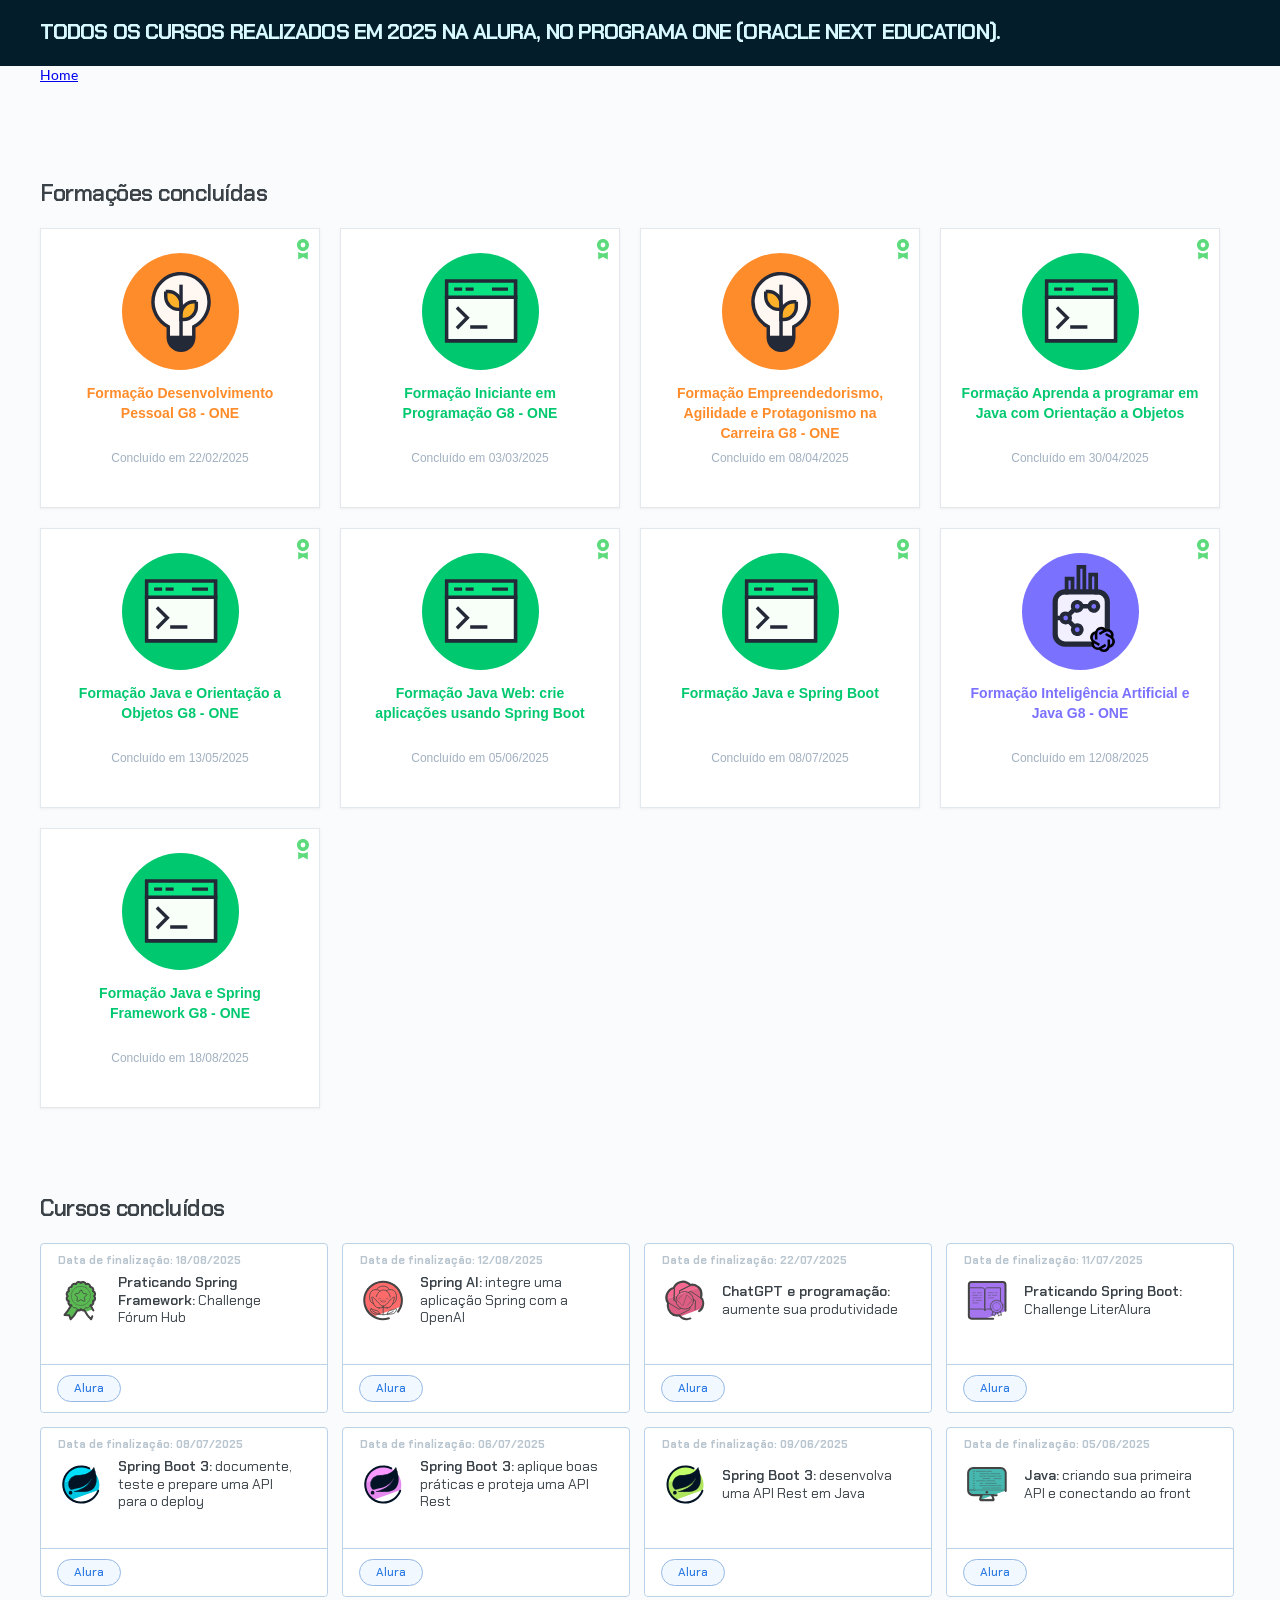
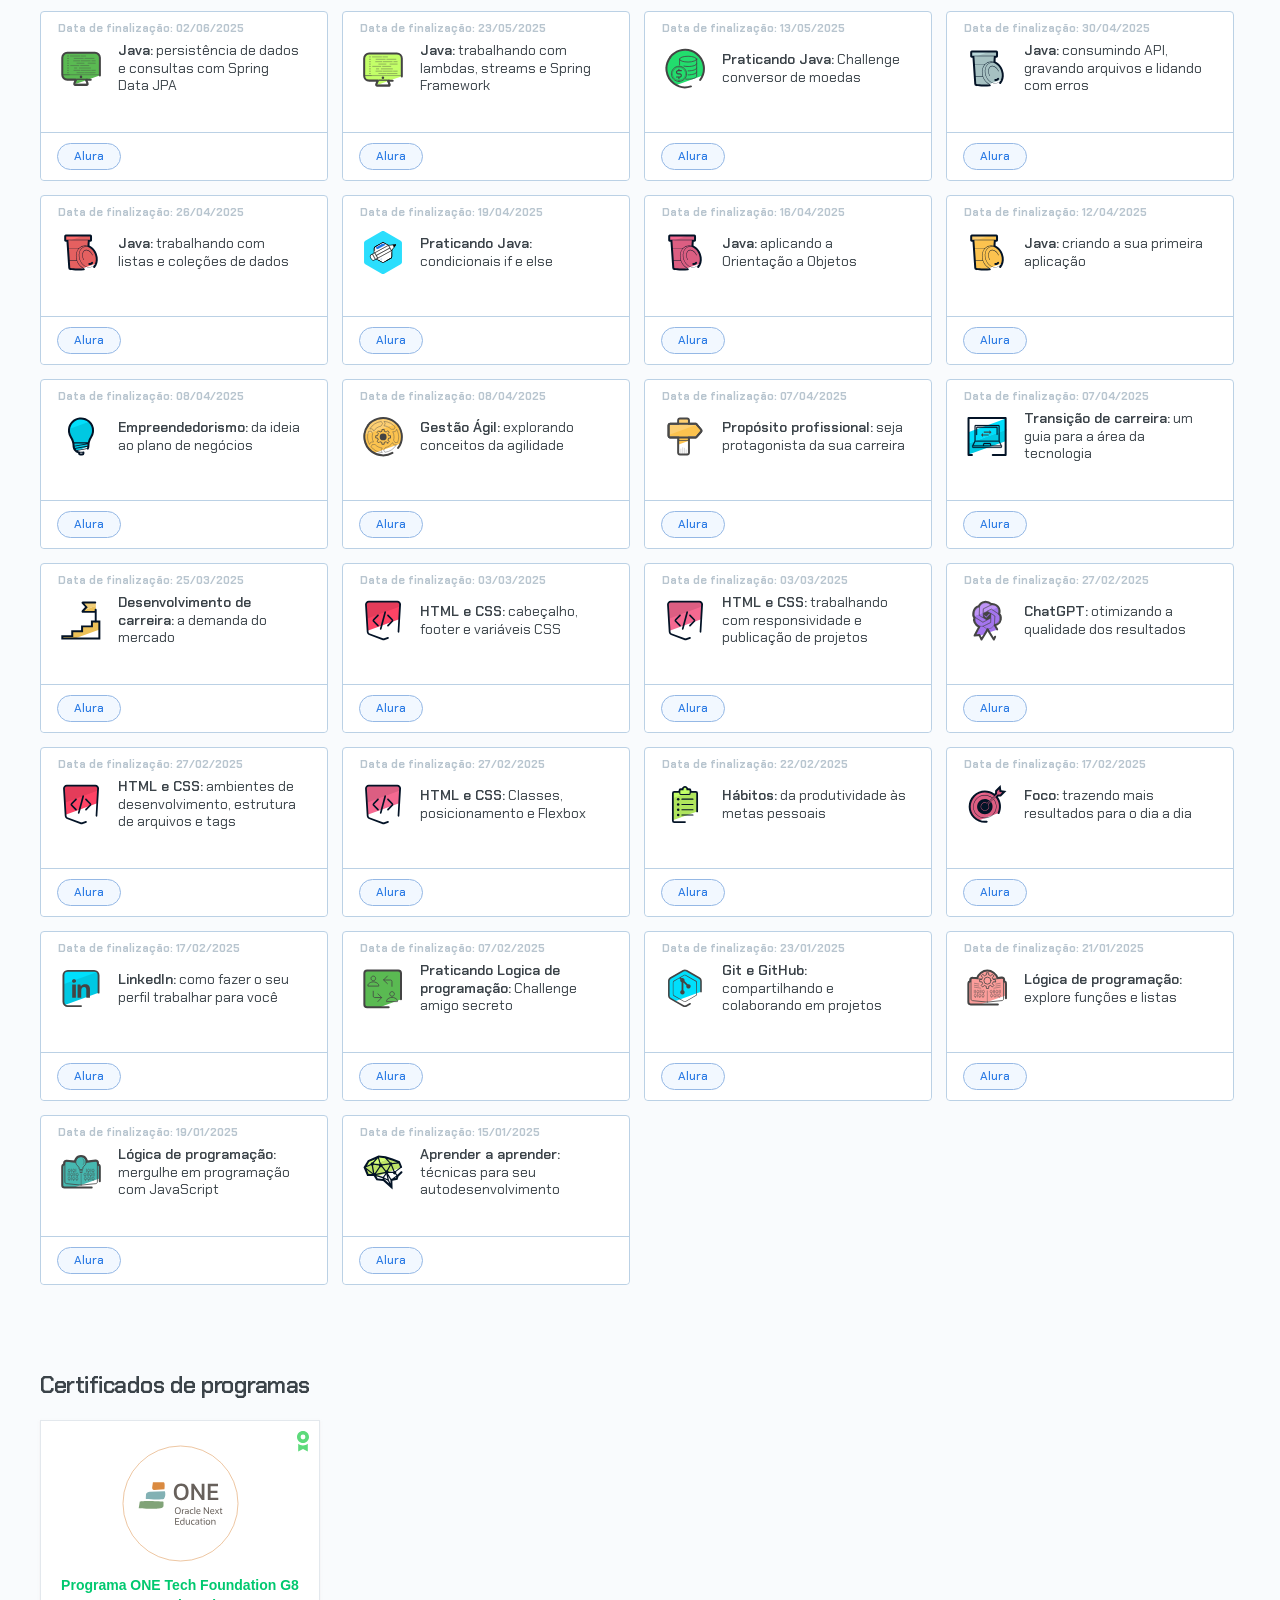
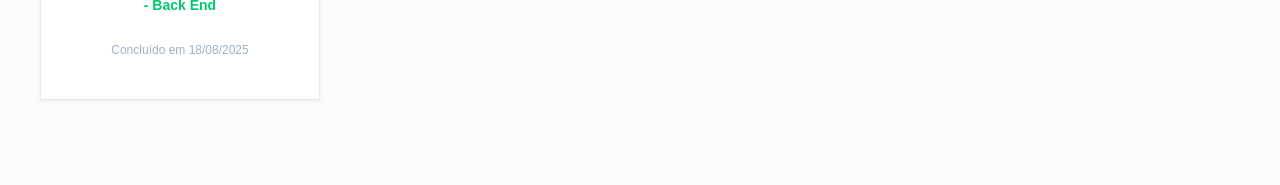
==== cursos-concluidos-final.html @ 2a2e643b "ONE version 0.0.1" ====
﻿<!DOCTYPE html><html lang="pt-BR" data-product="alura" isfirefox="" printedit-restore-overflow-x-v="" printedit-restore-overflow-x-p="" printedit-restore-overflow-y-v="" printedit-restore-overflow-y-p="" style="overflow: auto !important;"><script data-savepage-type="" type="text/plain" async="" data-savepage-src="https://tags.creativecdn.com/OiIKV8DdRsC6DWlZuu25.js"></script><script data-savepage-type="text/javascript" type="text/plain" async="" data-savepage-src="https://www.dwin1.com/23465.js"></script><script data-savepage-type="" type="text/plain" async="" data-savepage-src="https://stape.alura.com.br/qukryqvi.js?st=NTLWWLR&l=dataLayerAlura"></script><head>
	<meta charset="UTF-8">
	<meta name="viewport" content="width=device-width, initial-scale=1">

	

	
		






    
        
            
            <!-- Google Tag Manager -->
            <script data-savepage-type="" type="text/plain"></script>
            <!-- End Google Tag Manager -->
        
        
    








	

	







	

	<title>Cursos e Formações | Alura & Oracle ONE</title>


	
		<meta name="description" content="50+, diversas ocupações, não graduado, autodidata em eletrônica e programação (Basic, Cobol, Visual Basic, Javascript, Python) e agora cursando Java.">
	

	<style data-savepage-href="//fonts.googleapis.com/css?family=Lato:400,700,400italic,700italic|Open+Sans:400,300,600,700,800|Source+Serif+Pro">/* latin-ext */
@font-face {
  font-family: 'Lato';
  font-style: italic;
  font-weight: 400;
  src: /*savepage-url=https://fonts.gstatic.com/s/lato/v24/S6u8w4BMUTPHjxsAUi-qJCY.woff2*/ url() format('woff2');
  unicode-range: U+0100-02BA, U+02BD-02C5, U+02C7-02CC, U+02CE-02D7, U+02DD-02FF, U+0304, U+0308, U+0329, U+1D00-1DBF, U+1E00-1E9F, U+1EF2-1EFF, U+2020, U+20A0-20AB, U+20AD-20C0, U+2113, U+2C60-2C7F, U+A720-A7FF;
}
/* latin */
@font-face {
  font-family: 'Lato';
  font-style: italic;
  font-weight: 400;
  src: /*savepage-url=https://fonts.gstatic.com/s/lato/v24/S6u8w4BMUTPHjxsAXC-q.woff2*/ url() format('woff2');
  unicode-range: U+0000-00FF, U+0131, U+0152-0153, U+02BB-02BC, U+02C6, U+02DA, U+02DC, U+0304, U+0308, U+0329, U+2000-206F, U+20AC, U+2122, U+2191, U+2193, U+2212, U+2215, U+FEFF, U+FFFD;
}
/* latin-ext */
@font-face {
  font-family: 'Lato';
  font-style: italic;
  font-weight: 700;
  src: /*savepage-url=https://fonts.gstatic.com/s/lato/v24/S6u_w4BMUTPHjxsI5wq_FQft1dw.woff2*/ url() format('woff2');
  unicode-range: U+0100-02BA, U+02BD-02C5, U+02C7-02CC, U+02CE-02D7, U+02DD-02FF, U+0304, U+0308, U+0329, U+1D00-1DBF, U+1E00-1E9F, U+1EF2-1EFF, U+2020, U+20A0-20AB, U+20AD-20C0, U+2113, U+2C60-2C7F, U+A720-A7FF;
}
/* latin */
@font-face {
  font-family: 'Lato';
  font-style: italic;
  font-weight: 700;
  src: /*savepage-url=https://fonts.gstatic.com/s/lato/v24/S6u_w4BMUTPHjxsI5wq_Gwft.woff2*/ url() format('woff2');
  unicode-range: U+0000-00FF, U+0131, U+0152-0153, U+02BB-02BC, U+02C6, U+02DA, U+02DC, U+0304, U+0308, U+0329, U+2000-206F, U+20AC, U+2122, U+2191, U+2193, U+2212, U+2215, U+FEFF, U+FFFD;
}
/* latin-ext */
@font-face {
  font-family: 'Lato';
  font-style: normal;
  font-weight: 400;
  src: /*savepage-url=https://fonts.gstatic.com/s/lato/v24/S6uyw4BMUTPHjxAwXjeu.woff2*/ url([data-uri]) format('woff2');
  unicode-range: U+0100-02BA, U+02BD-02C5, U+02C7-02CC, U+02CE-02D7, U+02DD-02FF, U+0304, U+0308, U+0329, U+1D00-1DBF, U+1E00-1E9F, U+1EF2-1EFF, U+2020, U+20A0-20AB, U+20AD-20C0, U+2113, U+2C60-2C7F, U+A720-A7FF;
}
/* latin */
@font-face {
  font-family: 'Lato';
  font-style: normal;
  font-weight: 400;
  src: /*savepage-url=https://fonts.gstatic.com/s/lato/v24/S6uyw4BMUTPHjx4wXg.woff2*/ url([data-uri]) format('woff2');
  unicode-range: U+0000-00FF, U+0131, U+0152-0153, U+02BB-02BC, U+02C6, U+02DA, U+02DC, U+0304, U+0308, U+0329, U+2000-206F, U+20AC, U+2122, U+2191, U+2193, U+2212, U+2215, U+FEFF, U+FFFD;
}
/* latin-ext */
@font-face {
  font-family: 'Lato';
  font-style: normal;
  font-weight: 700;
  src: /*savepage-url=https://fonts.gstatic.com/s/lato/v24/S6u9w4BMUTPHh6UVSwaPGR_p.woff2*/ url([data-uri]) format('woff2');
  unicode-range: U+0100-02BA, U+02BD-02C5, U+02C7-02CC, U+02CE-02D7, U+02DD-02FF, U+0304, U+0308, U+0329, U+1D00-1DBF, U+1E00-1E9F, U+1EF2-1EFF, U+2020, U+20A0-20AB, U+20AD-20C0, U+2113, U+2C60-2C7F, U+A720-A7FF;
}
/* latin */
@font-face {
  font-family: 'Lato';
  font-style: normal;
  font-weight: 700;
  src: /*savepage-url=https://fonts.gstatic.com/s/lato/v24/S6u9w4BMUTPHh6UVSwiPGQ.woff2*/ url([data-uri]) format('woff2');
  unicode-range: U+0000-00FF, U+0131, U+0152-0153, U+02BB-02BC, U+02C6, U+02DA, U+02DC, U+0304, U+0308, U+0329, U+2000-206F, U+20AC, U+2122, U+2191, U+2193, U+2212, U+2215, U+FEFF, U+FFFD;
}
/* cyrillic-ext */
@font-face {
  font-family: 'Open Sans';
  font-style: normal;
  font-weight: 300;
  font-stretch: 100%;
  src: /*savepage-url=https://fonts.gstatic.com/s/opensans/v43/memvYaGs126MiZpBA-UvWbX2vVnXBbObj2OVTSKmu1aB.woff2*/ url() format('woff2');
  unicode-range: U+0460-052F, U+1C80-1C8A, U+20B4, U+2DE0-2DFF, U+A640-A69F, U+FE2E-FE2F;
}
/* cyrillic */
@font-face {
  font-family: 'Open Sans';
  font-style: normal;
  font-weight: 300;
  font-stretch: 100%;
  src: /*savepage-url=https://fonts.gstatic.com/s/opensans/v43/memvYaGs126MiZpBA-UvWbX2vVnXBbObj2OVTSumu1aB.woff2*/ url() format('woff2');
  unicode-range: U+0301, U+0400-045F, U+0490-0491, U+04B0-04B1, U+2116;
}
/* greek-ext */
@font-face {
  font-family: 'Open Sans';
  font-style: normal;
  font-weight: 300;
  font-stretch: 100%;
  src: /*savepage-url=https://fonts.gstatic.com/s/opensans/v43/memvYaGs126MiZpBA-UvWbX2vVnXBbObj2OVTSOmu1aB.woff2*/ url() format('woff2');
  unicode-range: U+1F00-1FFF;
}
/* greek */
@font-face {
  font-family: 'Open Sans';
  font-style: normal;
  font-weight: 300;
  font-stretch: 100%;
  src: /*savepage-url=https://fonts.gstatic.com/s/opensans/v43/memvYaGs126MiZpBA-UvWbX2vVnXBbObj2OVTSymu1aB.woff2*/ url() format('woff2');
  unicode-range: U+0370-0377, U+037A-037F, U+0384-038A, U+038C, U+038E-03A1, U+03A3-03FF;
}
/* hebrew */
@font-face {
  font-family: 'Open Sans';
  font-style: normal;
  font-weight: 300;
  font-stretch: 100%;
  src: /*savepage-url=https://fonts.gstatic.com/s/opensans/v43/memvYaGs126MiZpBA-UvWbX2vVnXBbObj2OVTS2mu1aB.woff2*/ url() format('woff2');
  unicode-range: U+0307-0308, U+0590-05FF, U+200C-2010, U+20AA, U+25CC, U+FB1D-FB4F;
}
/* math */
@font-face {
  font-family: 'Open Sans';
  font-style: normal;
  font-weight: 300;
  font-stretch: 100%;
  src: /*savepage-url=https://fonts.gstatic.com/s/opensans/v43/memvYaGs126MiZpBA-UvWbX2vVnXBbObj2OVTVOmu1aB.woff2*/ url() format('woff2');
  unicode-range: U+0302-0303, U+0305, U+0307-0308, U+0310, U+0312, U+0315, U+031A, U+0326-0327, U+032C, U+032F-0330, U+0332-0333, U+0338, U+033A, U+0346, U+034D, U+0391-03A1, U+03A3-03A9, U+03B1-03C9, U+03D1, U+03D5-03D6, U+03F0-03F1, U+03F4-03F5, U+2016-2017, U+2034-2038, U+203C, U+2040, U+2043, U+2047, U+2050, U+2057, U+205F, U+2070-2071, U+2074-208E, U+2090-209C, U+20D0-20DC, U+20E1, U+20E5-20EF, U+2100-2112, U+2114-2115, U+2117-2121, U+2123-214F, U+2190, U+2192, U+2194-21AE, U+21B0-21E5, U+21F1-21F2, U+21F4-2211, U+2213-2214, U+2216-22FF, U+2308-230B, U+2310, U+2319, U+231C-2321, U+2336-237A, U+237C, U+2395, U+239B-23B7, U+23D0, U+23DC-23E1, U+2474-2475, U+25AF, U+25B3, U+25B7, U+25BD, U+25C1, U+25CA, U+25CC, U+25FB, U+266D-266F, U+27C0-27FF, U+2900-2AFF, U+2B0E-2B11, U+2B30-2B4C, U+2BFE, U+3030, U+FF5B, U+FF5D, U+1D400-1D7FF, U+1EE00-1EEFF;
}
/* symbols */
@font-face {
  font-family: 'Open Sans';
  font-style: normal;
  font-weight: 300;
  font-stretch: 100%;
  src: /*savepage-url=https://fonts.gstatic.com/s/opensans/v43/memvYaGs126MiZpBA-UvWbX2vVnXBbObj2OVTUGmu1aB.woff2*/ url() format('woff2');
  unicode-range: U+0001-000C, U+000E-001F, U+007F-009F, U+20DD-20E0, U+20E2-20E4, U+2150-218F, U+2190, U+2192, U+2194-2199, U+21AF, U+21E6-21F0, U+21F3, U+2218-2219, U+2299, U+22C4-22C6, U+2300-243F, U+2440-244A, U+2460-24FF, U+25A0-27BF, U+2800-28FF, U+2921-2922, U+2981, U+29BF, U+29EB, U+2B00-2BFF, U+4DC0-4DFF, U+FFF9-FFFB, U+10140-1018E, U+10190-1019C, U+101A0, U+101D0-101FD, U+102E0-102FB, U+10E60-10E7E, U+1D2C0-1D2D3, U+1D2E0-1D37F, U+1F000-1F0FF, U+1F100-1F1AD, U+1F1E6-1F1FF, U+1F30D-1F30F, U+1F315, U+1F31C, U+1F31E, U+1F320-1F32C, U+1F336, U+1F378, U+1F37D, U+1F382, U+1F393-1F39F, U+1F3A7-1F3A8, U+1F3AC-1F3AF, U+1F3C2, U+1F3C4-1F3C6, U+1F3CA-1F3CE, U+1F3D4-1F3E0, U+1F3ED, U+1F3F1-1F3F3, U+1F3F5-1F3F7, U+1F408, U+1F415, U+1F41F, U+1F426, U+1F43F, U+1F441-1F442, U+1F444, U+1F446-1F449, U+1F44C-1F44E, U+1F453, U+1F46A, U+1F47D, U+1F4A3, U+1F4B0, U+1F4B3, U+1F4B9, U+1F4BB, U+1F4BF, U+1F4C8-1F4CB, U+1F4D6, U+1F4DA, U+1F4DF, U+1F4E3-1F4E6, U+1F4EA-1F4ED, U+1F4F7, U+1F4F9-1F4FB, U+1F4FD-1F4FE, U+1F503, U+1F507-1F50B, U+1F50D, U+1F512-1F513, U+1F53E-1F54A, U+1F54F-1F5FA, U+1F610, U+1F650-1F67F, U+1F687, U+1F68D, U+1F691, U+1F694, U+1F698, U+1F6AD, U+1F6B2, U+1F6B9-1F6BA, U+1F6BC, U+1F6C6-1F6CF, U+1F6D3-1F6D7, U+1F6E0-1F6EA, U+1F6F0-1F6F3, U+1F6F7-1F6FC, U+1F700-1F7FF, U+1F800-1F80B, U+1F810-1F847, U+1F850-1F859, U+1F860-1F887, U+1F890-1F8AD, U+1F8B0-1F8BB, U+1F8C0-1F8C1, U+1F900-1F90B, U+1F93B, U+1F946, U+1F984, U+1F996, U+1F9E9, U+1FA00-1FA6F, U+1FA70-1FA7C, U+1FA80-1FA89, U+1FA8F-1FAC6, U+1FACE-1FADC, U+1FADF-1FAE9, U+1FAF0-1FAF8, U+1FB00-1FBFF;
}
/* vietnamese */
@font-face {
  font-family: 'Open Sans';
  font-style: normal;
  font-weight: 300;
  font-stretch: 100%;
  src: /*savepage-url=https://fonts.gstatic.com/s/opensans/v43/memvYaGs126MiZpBA-UvWbX2vVnXBbObj2OVTSCmu1aB.woff2*/ url() format('woff2');
  unicode-range: U+0102-0103, U+0110-0111, U+0128-0129, U+0168-0169, U+01A0-01A1, U+01AF-01B0, U+0300-0301, U+0303-0304, U+0308-0309, U+0323, U+0329, U+1EA0-1EF9, U+20AB;
}
/* latin-ext */
@font-face {
  font-family: 'Open Sans';
  font-style: normal;
  font-weight: 300;
  font-stretch: 100%;
  src: /*savepage-url=https://fonts.gstatic.com/s/opensans/v43/memvYaGs126MiZpBA-UvWbX2vVnXBbObj2OVTSGmu1aB.woff2*/ url() format('woff2');
  unicode-range: U+0100-02BA, U+02BD-02C5, U+02C7-02CC, U+02CE-02D7, U+02DD-02FF, U+0304, U+0308, U+0329, U+1D00-1DBF, U+1E00-1E9F, U+1EF2-1EFF, U+2020, U+20A0-20AB, U+20AD-20C0, U+2113, U+2C60-2C7F, U+A720-A7FF;
}
/* latin */
@font-face {
  font-family: 'Open Sans';
  font-style: normal;
  font-weight: 300;
  font-stretch: 100%;
  src: /*savepage-url=https://fonts.gstatic.com/s/opensans/v43/memvYaGs126MiZpBA-UvWbX2vVnXBbObj2OVTS-muw.woff2*/ url() format('woff2');
  unicode-range: U+0000-00FF, U+0131, U+0152-0153, U+02BB-02BC, U+02C6, U+02DA, U+02DC, U+0304, U+0308, U+0329, U+2000-206F, U+20AC, U+2122, U+2191, U+2193, U+2212, U+2215, U+FEFF, U+FFFD;
}
/* cyrillic-ext */
@font-face {
  font-family: 'Open Sans';
  font-style: normal;
  font-weight: 400;
  font-stretch: 100%;
  src: /*savepage-url=https://fonts.gstatic.com/s/opensans/v43/memvYaGs126MiZpBA-UvWbX2vVnXBbObj2OVTSKmu1aB.woff2*/ url() format('woff2');
  unicode-range: U+0460-052F, U+1C80-1C8A, U+20B4, U+2DE0-2DFF, U+A640-A69F, U+FE2E-FE2F;
}
/* cyrillic */
@font-face {
  font-family: 'Open Sans';
  font-style: normal;
  font-weight: 400;
  font-stretch: 100%;
  src: /*savepage-url=https://fonts.gstatic.com/s/opensans/v43/memvYaGs126MiZpBA-UvWbX2vVnXBbObj2OVTSumu1aB.woff2*/ url() format('woff2');
  unicode-range: U+0301, U+0400-045F, U+0490-0491, U+04B0-04B1, U+2116;
}
/* greek-ext */
@font-face {
  font-family: 'Open Sans';
  font-style: normal;
  font-weight: 400;
  font-stretch: 100%;
  src: /*savepage-url=https://fonts.gstatic.com/s/opensans/v43/memvYaGs126MiZpBA-UvWbX2vVnXBbObj2OVTSOmu1aB.woff2*/ url() format('woff2');
  unicode-range: U+1F00-1FFF;
}
/* greek */
@font-face {
  font-family: 'Open Sans';
  font-style: normal;
  font-weight: 400;
  font-stretch: 100%;
  src: /*savepage-url=https://fonts.gstatic.com/s/opensans/v43/memvYaGs126MiZpBA-UvWbX2vVnXBbObj2OVTSymu1aB.woff2*/ url() format('woff2');
  unicode-range: U+0370-0377, U+037A-037F, U+0384-038A, U+038C, U+038E-03A1, U+03A3-03FF;
}
/* hebrew */
@font-face {
  font-family: 'Open Sans';
  font-style: normal;
  font-weight: 400;
  font-stretch: 100%;
  src: /*savepage-url=https://fonts.gstatic.com/s/opensans/v43/memvYaGs126MiZpBA-UvWbX2vVnXBbObj2OVTS2mu1aB.woff2*/ url() format('woff2');
  unicode-range: U+0307-0308, U+0590-05FF, U+200C-2010, U+20AA, U+25CC, U+FB1D-FB4F;
}
/* math */
@font-face {
  font-family: 'Open Sans';
  font-style: normal;
  font-weight: 400;
  font-stretch: 100%;
  src: /*savepage-url=https://fonts.gstatic.com/s/opensans/v43/memvYaGs126MiZpBA-UvWbX2vVnXBbObj2OVTVOmu1aB.woff2*/ url() format('woff2');
  unicode-range: U+0302-0303, U+0305, U+0307-0308, U+0310, U+0312, U+0315, U+031A, U+0326-0327, U+032C, U+032F-0330, U+0332-0333, U+0338, U+033A, U+0346, U+034D, U+0391-03A1, U+03A3-03A9, U+03B1-03C9, U+03D1, U+03D5-03D6, U+03F0-03F1, U+03F4-03F5, U+2016-2017, U+2034-2038, U+203C, U+2040, U+2043, U+2047, U+2050, U+2057, U+205F, U+2070-2071, U+2074-208E, U+2090-209C, U+20D0-20DC, U+20E1, U+20E5-20EF, U+2100-2112, U+2114-2115, U+2117-2121, U+2123-214F, U+2190, U+2192, U+2194-21AE, U+21B0-21E5, U+21F1-21F2, U+21F4-2211, U+2213-2214, U+2216-22FF, U+2308-230B, U+2310, U+2319, U+231C-2321, U+2336-237A, U+237C, U+2395, U+239B-23B7, U+23D0, U+23DC-23E1, U+2474-2475, U+25AF, U+25B3, U+25B7, U+25BD, U+25C1, U+25CA, U+25CC, U+25FB, U+266D-266F, U+27C0-27FF, U+2900-2AFF, U+2B0E-2B11, U+2B30-2B4C, U+2BFE, U+3030, U+FF5B, U+FF5D, U+1D400-1D7FF, U+1EE00-1EEFF;
}
/* symbols */
@font-face {
  font-family: 'Open Sans';
  font-style: normal;
  font-weight: 400;
  font-stretch: 100%;
  src: /*savepage-url=https://fonts.gstatic.com/s/opensans/v43/memvYaGs126MiZpBA-UvWbX2vVnXBbObj2OVTUGmu1aB.woff2*/ url() format('woff2');
  unicode-range: U+0001-000C, U+000E-001F, U+007F-009F, U+20DD-20E0, U+20E2-20E4, U+2150-218F, U+2190, U+2192, U+2194-2199, U+21AF, U+21E6-21F0, U+21F3, U+2218-2219, U+2299, U+22C4-22C6, U+2300-243F, U+2440-244A, U+2460-24FF, U+25A0-27BF, U+2800-28FF, U+2921-2922, U+2981, U+29BF, U+29EB, U+2B00-2BFF, U+4DC0-4DFF, U+FFF9-FFFB, U+10140-1018E, U+10190-1019C, U+101A0, U+101D0-101FD, U+102E0-102FB, U+10E60-10E7E, U+1D2C0-1D2D3, U+1D2E0-1D37F, U+1F000-1F0FF, U+1F100-1F1AD, U+1F1E6-1F1FF, U+1F30D-1F30F, U+1F315, U+1F31C, U+1F31E, U+1F320-1F32C, U+1F336, U+1F378, U+1F37D, U+1F382, U+1F393-1F39F, U+1F3A7-1F3A8, U+1F3AC-1F3AF, U+1F3C2, U+1F3C4-1F3C6, U+1F3CA-1F3CE, U+1F3D4-1F3E0, U+1F3ED, U+1F3F1-1F3F3, U+1F3F5-1F3F7, U+1F408, U+1F415, U+1F41F, U+1F426, U+1F43F, U+1F441-1F442, U+1F444, U+1F446-1F449, U+1F44C-1F44E, U+1F453, U+1F46A, U+1F47D, U+1F4A3, U+1F4B0, U+1F4B3, U+1F4B9, U+1F4BB, U+1F4BF, U+1F4C8-1F4CB, U+1F4D6, U+1F4DA, U+1F4DF, U+1F4E3-1F4E6, U+1F4EA-1F4ED, U+1F4F7, U+1F4F9-1F4FB, U+1F4FD-1F4FE, U+1F503, U+1F507-1F50B, U+1F50D, U+1F512-1F513, U+1F53E-1F54A, U+1F54F-1F5FA, U+1F610, U+1F650-1F67F, U+1F687, U+1F68D, U+1F691, U+1F694, U+1F698, U+1F6AD, U+1F6B2, U+1F6B9-1F6BA, U+1F6BC, U+1F6C6-1F6CF, U+1F6D3-1F6D7, U+1F6E0-1F6EA, U+1F6F0-1F6F3, U+1F6F7-1F6FC, U+1F700-1F7FF, U+1F800-1F80B, U+1F810-1F847, U+1F850-1F859, U+1F860-1F887, U+1F890-1F8AD, U+1F8B0-1F8BB, U+1F8C0-1F8C1, U+1F900-1F90B, U+1F93B, U+1F946, U+1F984, U+1F996, U+1F9E9, U+1FA00-1FA6F, U+1FA70-1FA7C, U+1FA80-1FA89, U+1FA8F-1FAC6, U+1FACE-1FADC, U+1FADF-1FAE9, U+1FAF0-1FAF8, U+1FB00-1FBFF;
}
/* vietnamese */
@font-face {
  font-family: 'Open Sans';
  font-style: normal;
  font-weight: 400;
  font-stretch: 100%;
  src: /*savepage-url=https://fonts.gstatic.com/s/opensans/v43/memvYaGs126MiZpBA-UvWbX2vVnXBbObj2OVTSCmu1aB.woff2*/ url() format('woff2');
  unicode-range: U+0102-0103, U+0110-0111, U+0128-0129, U+0168-0169, U+01A0-01A1, U+01AF-01B0, U+0300-0301, U+0303-0304, U+0308-0309, U+0323, U+0329, U+1EA0-1EF9, U+20AB;
}
/* latin-ext */
@font-face {
  font-family: 'Open Sans';
  font-style: normal;
  font-weight: 400;
  font-stretch: 100%;
  src: /*savepage-url=https://fonts.gstatic.com/s/opensans/v43/memvYaGs126MiZpBA-UvWbX2vVnXBbObj2OVTSGmu1aB.woff2*/ url() format('woff2');
  unicode-range: U+0100-02BA, U+02BD-02C5, U+02C7-02CC, U+02CE-02D7, U+02DD-02FF, U+0304, U+0308, U+0329, U+1D00-1DBF, U+1E00-1E9F, U+1EF2-1EFF, U+2020, U+20A0-20AB, U+20AD-20C0, U+2113, U+2C60-2C7F, U+A720-A7FF;
}
/* latin */
@font-face {
  font-family: 'Open Sans';
  font-style: normal;
  font-weight: 400;
  font-stretch: 100%;
  src: /*savepage-url=https://fonts.gstatic.com/s/opensans/v43/memvYaGs126MiZpBA-UvWbX2vVnXBbObj2OVTS-muw.woff2*/ url() format('woff2');
  unicode-range: U+0000-00FF, U+0131, U+0152-0153, U+02BB-02BC, U+02C6, U+02DA, U+02DC, U+0304, U+0308, U+0329, U+2000-206F, U+20AC, U+2122, U+2191, U+2193, U+2212, U+2215, U+FEFF, U+FFFD;
}
/* cyrillic-ext */
@font-face {
  font-family: 'Open Sans';
  font-style: normal;
  font-weight: 600;
  font-stretch: 100%;
  src: /*savepage-url=https://fonts.gstatic.com/s/opensans/v43/memvYaGs126MiZpBA-UvWbX2vVnXBbObj2OVTSKmu1aB.woff2*/ url() format('woff2');
  unicode-range: U+0460-052F, U+1C80-1C8A, U+20B4, U+2DE0-2DFF, U+A640-A69F, U+FE2E-FE2F;
}
/* cyrillic */
@font-face {
  font-family: 'Open Sans';
  font-style: normal;
  font-weight: 600;
  font-stretch: 100%;
  src: /*savepage-url=https://fonts.gstatic.com/s/opensans/v43/memvYaGs126MiZpBA-UvWbX2vVnXBbObj2OVTSumu1aB.woff2*/ url() format('woff2');
  unicode-range: U+0301, U+0400-045F, U+0490-0491, U+04B0-04B1, U+2116;
}
/* greek-ext */
@font-face {
  font-family: 'Open Sans';
  font-style: normal;
  font-weight: 600;
  font-stretch: 100%;
  src: /*savepage-url=https://fonts.gstatic.com/s/opensans/v43/memvYaGs126MiZpBA-UvWbX2vVnXBbObj2OVTSOmu1aB.woff2*/ url() format('woff2');
  unicode-range: U+1F00-1FFF;
}
/* greek */
@font-face {
  font-family: 'Open Sans';
  font-style: normal;
  font-weight: 600;
  font-stretch: 100%;
  src: /*savepage-url=https://fonts.gstatic.com/s/opensans/v43/memvYaGs126MiZpBA-UvWbX2vVnXBbObj2OVTSymu1aB.woff2*/ url() format('woff2');
  unicode-range: U+0370-0377, U+037A-037F, U+0384-038A, U+038C, U+038E-03A1, U+03A3-03FF;
}
/* hebrew */
@font-face {
  font-family: 'Open Sans';
  font-style: normal;
  font-weight: 600;
  font-stretch: 100%;
  src: /*savepage-url=https://fonts.gstatic.com/s/opensans/v43/memvYaGs126MiZpBA-UvWbX2vVnXBbObj2OVTS2mu1aB.woff2*/ url() format('woff2');
  unicode-range: U+0307-0308, U+0590-05FF, U+200C-2010, U+20AA, U+25CC, U+FB1D-FB4F;
}
/* math */
@font-face {
  font-family: 'Open Sans';
  font-style: normal;
  font-weight: 600;
  font-stretch: 100%;
  src: /*savepage-url=https://fonts.gstatic.com/s/opensans/v43/memvYaGs126MiZpBA-UvWbX2vVnXBbObj2OVTVOmu1aB.woff2*/ url() format('woff2');
  unicode-range: U+0302-0303, U+0305, U+0307-0308, U+0310, U+0312, U+0315, U+031A, U+0326-0327, U+032C, U+032F-0330, U+0332-0333, U+0338, U+033A, U+0346, U+034D, U+0391-03A1, U+03A3-03A9, U+03B1-03C9, U+03D1, U+03D5-03D6, U+03F0-03F1, U+03F4-03F5, U+2016-2017, U+2034-2038, U+203C, U+2040, U+2043, U+2047, U+2050, U+2057, U+205F, U+2070-2071, U+2074-208E, U+2090-209C, U+20D0-20DC, U+20E1, U+20E5-20EF, U+2100-2112, U+2114-2115, U+2117-2121, U+2123-214F, U+2190, U+2192, U+2194-21AE, U+21B0-21E5, U+21F1-21F2, U+21F4-2211, U+2213-2214, U+2216-22FF, U+2308-230B, U+2310, U+2319, U+231C-2321, U+2336-237A, U+237C, U+2395, U+239B-23B7, U+23D0, U+23DC-23E1, U+2474-2475, U+25AF, U+25B3, U+25B7, U+25BD, U+25C1, U+25CA, U+25CC, U+25FB, U+266D-266F, U+27C0-27FF, U+2900-2AFF, U+2B0E-2B11, U+2B30-2B4C, U+2BFE, U+3030, U+FF5B, U+FF5D, U+1D400-1D7FF, U+1EE00-1EEFF;
}
/* symbols */
@font-face {
  font-family: 'Open Sans';
  font-style: normal;
  font-weight: 600;
  font-stretch: 100%;
  src: /*savepage-url=https://fonts.gstatic.com/s/opensans/v43/memvYaGs126MiZpBA-UvWbX2vVnXBbObj2OVTUGmu1aB.woff2*/ url() format('woff2');
  unicode-range: U+0001-000C, U+000E-001F, U+007F-009F, U+20DD-20E0, U+20E2-20E4, U+2150-218F, U+2190, U+2192, U+2194-2199, U+21AF, U+21E6-21F0, U+21F3, U+2218-2219, U+2299, U+22C4-22C6, U+2300-243F, U+2440-244A, U+2460-24FF, U+25A0-27BF, U+2800-28FF, U+2921-2922, U+2981, U+29BF, U+29EB, U+2B00-2BFF, U+4DC0-4DFF, U+FFF9-FFFB, U+10140-1018E, U+10190-1019C, U+101A0, U+101D0-101FD, U+102E0-102FB, U+10E60-10E7E, U+1D2C0-1D2D3, U+1D2E0-1D37F, U+1F000-1F0FF, U+1F100-1F1AD, U+1F1E6-1F1FF, U+1F30D-1F30F, U+1F315, U+1F31C, U+1F31E, U+1F320-1F32C, U+1F336, U+1F378, U+1F37D, U+1F382, U+1F393-1F39F, U+1F3A7-1F3A8, U+1F3AC-1F3AF, U+1F3C2, U+1F3C4-1F3C6, U+1F3CA-1F3CE, U+1F3D4-1F3E0, U+1F3ED, U+1F3F1-1F3F3, U+1F3F5-1F3F7, U+1F408, U+1F415, U+1F41F, U+1F426, U+1F43F, U+1F441-1F442, U+1F444, U+1F446-1F449, U+1F44C-1F44E, U+1F453, U+1F46A, U+1F47D, U+1F4A3, U+1F4B0, U+1F4B3, U+1F4B9, U+1F4BB, U+1F4BF, U+1F4C8-1F4CB, U+1F4D6, U+1F4DA, U+1F4DF, U+1F4E3-1F4E6, U+1F4EA-1F4ED, U+1F4F7, U+1F4F9-1F4FB, U+1F4FD-1F4FE, U+1F503, U+1F507-1F50B, U+1F50D, U+1F512-1F513, U+1F53E-1F54A, U+1F54F-1F5FA, U+1F610, U+1F650-1F67F, U+1F687, U+1F68D, U+1F691, U+1F694, U+1F698, U+1F6AD, U+1F6B2, U+1F6B9-1F6BA, U+1F6BC, U+1F6C6-1F6CF, U+1F6D3-1F6D7, U+1F6E0-1F6EA, U+1F6F0-1F6F3, U+1F6F7-1F6FC, U+1F700-1F7FF, U+1F800-1F80B, U+1F810-1F847, U+1F850-1F859, U+1F860-1F887, U+1F890-1F8AD, U+1F8B0-1F8BB, U+1F8C0-1F8C1, U+1F900-1F90B, U+1F93B, U+1F946, U+1F984, U+1F996, U+1F9E9, U+1FA00-1FA6F, U+1FA70-1FA7C, U+1FA80-1FA89, U+1FA8F-1FAC6, U+1FACE-1FADC, U+1FADF-1FAE9, U+1FAF0-1FAF8, U+1FB00-1FBFF;
}
/* vietnamese */
@font-face {
  font-family: 'Open Sans';
  font-style: normal;
  font-weight: 600;
  font-stretch: 100%;
  src: /*savepage-url=https://fonts.gstatic.com/s/opensans/v43/memvYaGs126MiZpBA-UvWbX2vVnXBbObj2OVTSCmu1aB.woff2*/ url() format('woff2');
  unicode-range: U+0102-0103, U+0110-0111, U+0128-0129, U+0168-0169, U+01A0-01A1, U+01AF-01B0, U+0300-0301, U+0303-0304, U+0308-0309, U+0323, U+0329, U+1EA0-1EF9, U+20AB;
}
/* latin-ext */
@font-face {
  font-family: 'Open Sans';
  font-style: normal;
  font-weight: 600;
  font-stretch: 100%;
  src: /*savepage-url=https://fonts.gstatic.com/s/opensans/v43/memvYaGs126MiZpBA-UvWbX2vVnXBbObj2OVTSGmu1aB.woff2*/ url() format('woff2');
  unicode-range: U+0100-02BA, U+02BD-02C5, U+02C7-02CC, U+02CE-02D7, U+02DD-02FF, U+0304, U+0308, U+0329, U+1D00-1DBF, U+1E00-1E9F, U+1EF2-1EFF, U+2020, U+20A0-20AB, U+20AD-20C0, U+2113, U+2C60-2C7F, U+A720-A7FF;
}
/* latin */
@font-face {
  font-family: 'Open Sans';
  font-style: normal;
  font-weight: 600;
  font-stretch: 100%;
  src: /*savepage-url=https://fonts.gstatic.com/s/opensans/v43/memvYaGs126MiZpBA-UvWbX2vVnXBbObj2OVTS-muw.woff2*/ url() format('woff2');
  unicode-range: U+0000-00FF, U+0131, U+0152-0153, U+02BB-02BC, U+02C6, U+02DA, U+02DC, U+0304, U+0308, U+0329, U+2000-206F, U+20AC, U+2122, U+2191, U+2193, U+2212, U+2215, U+FEFF, U+FFFD;
}
/* cyrillic-ext */
@font-face {
  font-family: 'Open Sans';
  font-style: normal;
  font-weight: 700;
  font-stretch: 100%;
  src: /*savepage-url=https://fonts.gstatic.com/s/opensans/v43/memvYaGs126MiZpBA-UvWbX2vVnXBbObj2OVTSKmu1aB.woff2*/ url() format('woff2');
  unicode-range: U+0460-052F, U+1C80-1C8A, U+20B4, U+2DE0-2DFF, U+A640-A69F, U+FE2E-FE2F;
}
/* cyrillic */
@font-face {
  font-family: 'Open Sans';
  font-style: normal;
  font-weight: 700;
  font-stretch: 100%;
  src: /*savepage-url=https://fonts.gstatic.com/s/opensans/v43/memvYaGs126MiZpBA-UvWbX2vVnXBbObj2OVTSumu1aB.woff2*/ url() format('woff2');
  unicode-range: U+0301, U+0400-045F, U+0490-0491, U+04B0-04B1, U+2116;
}
/* greek-ext */
@font-face {
  font-family: 'Open Sans';
  font-style: normal;
  font-weight: 700;
  font-stretch: 100%;
  src: /*savepage-url=https://fonts.gstatic.com/s/opensans/v43/memvYaGs126MiZpBA-UvWbX2vVnXBbObj2OVTSOmu1aB.woff2*/ url() format('woff2');
  unicode-range: U+1F00-1FFF;
}
/* greek */
@font-face {
  font-family: 'Open Sans';
  font-style: normal;
  font-weight: 700;
  font-stretch: 100%;
  src: /*savepage-url=https://fonts.gstatic.com/s/opensans/v43/memvYaGs126MiZpBA-UvWbX2vVnXBbObj2OVTSymu1aB.woff2*/ url() format('woff2');
  unicode-range: U+0370-0377, U+037A-037F, U+0384-038A, U+038C, U+038E-03A1, U+03A3-03FF;
}
/* hebrew */
@font-face {
  font-family: 'Open Sans';
  font-style: normal;
  font-weight: 700;
  font-stretch: 100%;
  src: /*savepage-url=https://fonts.gstatic.com/s/opensans/v43/memvYaGs126MiZpBA-UvWbX2vVnXBbObj2OVTS2mu1aB.woff2*/ url() format('woff2');
  unicode-range: U+0307-0308, U+0590-05FF, U+200C-2010, U+20AA, U+25CC, U+FB1D-FB4F;
}
/* math */
@font-face {
  font-family: 'Open Sans';
  font-style: normal;
  font-weight: 700;
  font-stretch: 100%;
  src: /*savepage-url=https://fonts.gstatic.com/s/opensans/v43/memvYaGs126MiZpBA-UvWbX2vVnXBbObj2OVTVOmu1aB.woff2*/ url() format('woff2');
  unicode-range: U+0302-0303, U+0305, U+0307-0308, U+0310, U+0312, U+0315, U+031A, U+0326-0327, U+032C, U+032F-0330, U+0332-0333, U+0338, U+033A, U+0346, U+034D, U+0391-03A1, U+03A3-03A9, U+03B1-03C9, U+03D1, U+03D5-03D6, U+03F0-03F1, U+03F4-03F5, U+2016-2017, U+2034-2038, U+203C, U+2040, U+2043, U+2047, U+2050, U+2057, U+205F, U+2070-2071, U+2074-208E, U+2090-209C, U+20D0-20DC, U+20E1, U+20E5-20EF, U+2100-2112, U+2114-2115, U+2117-2121, U+2123-214F, U+2190, U+2192, U+2194-21AE, U+21B0-21E5, U+21F1-21F2, U+21F4-2211, U+2213-2214, U+2216-22FF, U+2308-230B, U+2310, U+2319, U+231C-2321, U+2336-237A, U+237C, U+2395, U+239B-23B7, U+23D0, U+23DC-23E1, U+2474-2475, U+25AF, U+25B3, U+25B7, U+25BD, U+25C1, U+25CA, U+25CC, U+25FB, U+266D-266F, U+27C0-27FF, U+2900-2AFF, U+2B0E-2B11, U+2B30-2B4C, U+2BFE, U+3030, U+FF5B, U+FF5D, U+1D400-1D7FF, U+1EE00-1EEFF;
}
/* symbols */
@font-face {
  font-family: 'Open Sans';
  font-style: normal;
  font-weight: 700;
  font-stretch: 100%;
  src: /*savepage-url=https://fonts.gstatic.com/s/opensans/v43/memvYaGs126MiZpBA-UvWbX2vVnXBbObj2OVTUGmu1aB.woff2*/ url() format('woff2');
  unicode-range: U+0001-000C, U+000E-001F, U+007F-009F, U+20DD-20E0, U+20E2-20E4, U+2150-218F, U+2190, U+2192, U+2194-2199, U+21AF, U+21E6-21F0, U+21F3, U+2218-2219, U+2299, U+22C4-22C6, U+2300-243F, U+2440-244A, U+2460-24FF, U+25A0-27BF, U+2800-28FF, U+2921-2922, U+2981, U+29BF, U+29EB, U+2B00-2BFF, U+4DC0-4DFF, U+FFF9-FFFB, U+10140-1018E, U+10190-1019C, U+101A0, U+101D0-101FD, U+102E0-102FB, U+10E60-10E7E, U+1D2C0-1D2D3, U+1D2E0-1D37F, U+1F000-1F0FF, U+1F100-1F1AD, U+1F1E6-1F1FF, U+1F30D-1F30F, U+1F315, U+1F31C, U+1F31E, U+1F320-1F32C, U+1F336, U+1F378, U+1F37D, U+1F382, U+1F393-1F39F, U+1F3A7-1F3A8, U+1F3AC-1F3AF, U+1F3C2, U+1F3C4-1F3C6, U+1F3CA-1F3CE, U+1F3D4-1F3E0, U+1F3ED, U+1F3F1-1F3F3, U+1F3F5-1F3F7, U+1F408, U+1F415, U+1F41F, U+1F426, U+1F43F, U+1F441-1F442, U+1F444, U+1F446-1F449, U+1F44C-1F44E, U+1F453, U+1F46A, U+1F47D, U+1F4A3, U+1F4B0, U+1F4B3, U+1F4B9, U+1F4BB, U+1F4BF, U+1F4C8-1F4CB, U+1F4D6, U+1F4DA, U+1F4DF, U+1F4E3-1F4E6, U+1F4EA-1F4ED, U+1F4F7, U+1F4F9-1F4FB, U+1F4FD-1F4FE, U+1F503, U+1F507-1F50B, U+1F50D, U+1F512-1F513, U+1F53E-1F54A, U+1F54F-1F5FA, U+1F610, U+1F650-1F67F, U+1F687, U+1F68D, U+1F691, U+1F694, U+1F698, U+1F6AD, U+1F6B2, U+1F6B9-1F6BA, U+1F6BC, U+1F6C6-1F6CF, U+1F6D3-1F6D7, U+1F6E0-1F6EA, U+1F6F0-1F6F3, U+1F6F7-1F6FC, U+1F700-1F7FF, U+1F800-1F80B, U+1F810-1F847, U+1F850-1F859, U+1F860-1F887, U+1F890-1F8AD, U+1F8B0-1F8BB, U+1F8C0-1F8C1, U+1F900-1F90B, U+1F93B, U+1F946, U+1F984, U+1F996, U+1F9E9, U+1FA00-1FA6F, U+1FA70-1FA7C, U+1FA80-1FA89, U+1FA8F-1FAC6, U+1FACE-1FADC, U+1FADF-1FAE9, U+1FAF0-1FAF8, U+1FB00-1FBFF;
}
/* vietnamese */
@font-face {
  font-family: 'Open Sans';
  font-style: normal;
  font-weight: 700;
  font-stretch: 100%;
  src: /*savepage-url=https://fonts.gstatic.com/s/opensans/v43/memvYaGs126MiZpBA-UvWbX2vVnXBbObj2OVTSCmu1aB.woff2*/ url() format('woff2');
  unicode-range: U+0102-0103, U+0110-0111, U+0128-0129, U+0168-0169, U+01A0-01A1, U+01AF-01B0, U+0300-0301, U+0303-0304, U+0308-0309, U+0323, U+0329, U+1EA0-1EF9, U+20AB;
}
/* latin-ext */
@font-face {
  font-family: 'Open Sans';
  font-style: normal;
  font-weight: 700;
  font-stretch: 100%;
  src: /*savepage-url=https://fonts.gstatic.com/s/opensans/v43/memvYaGs126MiZpBA-UvWbX2vVnXBbObj2OVTSGmu1aB.woff2*/ url() format('woff2');
  unicode-range: U+0100-02BA, U+02BD-02C5, U+02C7-02CC, U+02CE-02D7, U+02DD-02FF, U+0304, U+0308, U+0329, U+1D00-1DBF, U+1E00-1E9F, U+1EF2-1EFF, U+2020, U+20A0-20AB, U+20AD-20C0, U+2113, U+2C60-2C7F, U+A720-A7FF;
}
/* latin */
@font-face {
  font-family: 'Open Sans';
  font-style: normal;
  font-weight: 700;
  font-stretch: 100%;
  src: /*savepage-url=https://fonts.gstatic.com/s/opensans/v43/memvYaGs126MiZpBA-UvWbX2vVnXBbObj2OVTS-muw.woff2*/ url() format('woff2');
  unicode-range: U+0000-00FF, U+0131, U+0152-0153, U+02BB-02BC, U+02C6, U+02DA, U+02DC, U+0304, U+0308, U+0329, U+2000-206F, U+20AC, U+2122, U+2191, U+2193, U+2212, U+2215, U+FEFF, U+FFFD;
}
/* cyrillic-ext */
@font-face {
  font-family: 'Open Sans';
  font-style: normal;
  font-weight: 800;
  font-stretch: 100%;
  src: /*savepage-url=https://fonts.gstatic.com/s/opensans/v43/memvYaGs126MiZpBA-UvWbX2vVnXBbObj2OVTSKmu1aB.woff2*/ url() format('woff2');
  unicode-range: U+0460-052F, U+1C80-1C8A, U+20B4, U+2DE0-2DFF, U+A640-A69F, U+FE2E-FE2F;
}
/* cyrillic */
@font-face {
  font-family: 'Open Sans';
  font-style: normal;
  font-weight: 800;
  font-stretch: 100%;
  src: /*savepage-url=https://fonts.gstatic.com/s/opensans/v43/memvYaGs126MiZpBA-UvWbX2vVnXBbObj2OVTSumu1aB.woff2*/ url() format('woff2');
  unicode-range: U+0301, U+0400-045F, U+0490-0491, U+04B0-04B1, U+2116;
}
/* greek-ext */
@font-face {
  font-family: 'Open Sans';
  font-style: normal;
  font-weight: 800;
  font-stretch: 100%;
  src: /*savepage-url=https://fonts.gstatic.com/s/opensans/v43/memvYaGs126MiZpBA-UvWbX2vVnXBbObj2OVTSOmu1aB.woff2*/ url() format('woff2');
  unicode-range: U+1F00-1FFF;
}
/* greek */
@font-face {
  font-family: 'Open Sans';
  font-style: normal;
  font-weight: 800;
  font-stretch: 100%;
  src: /*savepage-url=https://fonts.gstatic.com/s/opensans/v43/memvYaGs126MiZpBA-UvWbX2vVnXBbObj2OVTSymu1aB.woff2*/ url() format('woff2');
  unicode-range: U+0370-0377, U+037A-037F, U+0384-038A, U+038C, U+038E-03A1, U+03A3-03FF;
}
/* hebrew */
@font-face {
  font-family: 'Open Sans';
  font-style: normal;
  font-weight: 800;
  font-stretch: 100%;
  src: /*savepage-url=https://fonts.gstatic.com/s/opensans/v43/memvYaGs126MiZpBA-UvWbX2vVnXBbObj2OVTS2mu1aB.woff2*/ url() format('woff2');
  unicode-range: U+0307-0308, U+0590-05FF, U+200C-2010, U+20AA, U+25CC, U+FB1D-FB4F;
}
/* math */
@font-face {
  font-family: 'Open Sans';
  font-style: normal;
  font-weight: 800;
  font-stretch: 100%;
  src: /*savepage-url=https://fonts.gstatic.com/s/opensans/v43/memvYaGs126MiZpBA-UvWbX2vVnXBbObj2OVTVOmu1aB.woff2*/ url() format('woff2');
  unicode-range: U+0302-0303, U+0305, U+0307-0308, U+0310, U+0312, U+0315, U+031A, U+0326-0327, U+032C, U+032F-0330, U+0332-0333, U+0338, U+033A, U+0346, U+034D, U+0391-03A1, U+03A3-03A9, U+03B1-03C9, U+03D1, U+03D5-03D6, U+03F0-03F1, U+03F4-03F5, U+2016-2017, U+2034-2038, U+203C, U+2040, U+2043, U+2047, U+2050, U+2057, U+205F, U+2070-2071, U+2074-208E, U+2090-209C, U+20D0-20DC, U+20E1, U+20E5-20EF, U+2100-2112, U+2114-2115, U+2117-2121, U+2123-214F, U+2190, U+2192, U+2194-21AE, U+21B0-21E5, U+21F1-21F2, U+21F4-2211, U+2213-2214, U+2216-22FF, U+2308-230B, U+2310, U+2319, U+231C-2321, U+2336-237A, U+237C, U+2395, U+239B-23B7, U+23D0, U+23DC-23E1, U+2474-2475, U+25AF, U+25B3, U+25B7, U+25BD, U+25C1, U+25CA, U+25CC, U+25FB, U+266D-266F, U+27C0-27FF, U+2900-2AFF, U+2B0E-2B11, U+2B30-2B4C, U+2BFE, U+3030, U+FF5B, U+FF5D, U+1D400-1D7FF, U+1EE00-1EEFF;
}
/* symbols */
@font-face {
  font-family: 'Open Sans';
  font-style: normal;
  font-weight: 800;
  font-stretch: 100%;
  src: /*savepage-url=https://fonts.gstatic.com/s/opensans/v43/memvYaGs126MiZpBA-UvWbX2vVnXBbObj2OVTUGmu1aB.woff2*/ url() format('woff2');
  unicode-range: U+0001-000C, U+000E-001F, U+007F-009F, U+20DD-20E0, U+20E2-20E4, U+2150-218F, U+2190, U+2192, U+2194-2199, U+21AF, U+21E6-21F0, U+21F3, U+2218-2219, U+2299, U+22C4-22C6, U+2300-243F, U+2440-244A, U+2460-24FF, U+25A0-27BF, U+2800-28FF, U+2921-2922, U+2981, U+29BF, U+29EB, U+2B00-2BFF, U+4DC0-4DFF, U+FFF9-FFFB, U+10140-1018E, U+10190-1019C, U+101A0, U+101D0-101FD, U+102E0-102FB, U+10E60-10E7E, U+1D2C0-1D2D3, U+1D2E0-1D37F, U+1F000-1F0FF, U+1F100-1F1AD, U+1F1E6-1F1FF, U+1F30D-1F30F, U+1F315, U+1F31C, U+1F31E, U+1F320-1F32C, U+1F336, U+1F378, U+1F37D, U+1F382, U+1F393-1F39F, U+1F3A7-1F3A8, U+1F3AC-1F3AF, U+1F3C2, U+1F3C4-1F3C6, U+1F3CA-1F3CE, U+1F3D4-1F3E0, U+1F3ED, U+1F3F1-1F3F3, U+1F3F5-1F3F7, U+1F408, U+1F415, U+1F41F, U+1F426, U+1F43F, U+1F441-1F442, U+1F444, U+1F446-1F449, U+1F44C-1F44E, U+1F453, U+1F46A, U+1F47D, U+1F4A3, U+1F4B0, U+1F4B3, U+1F4B9, U+1F4BB, U+1F4BF, U+1F4C8-1F4CB, U+1F4D6, U+1F4DA, U+1F4DF, U+1F4E3-1F4E6, U+1F4EA-1F4ED, U+1F4F7, U+1F4F9-1F4FB, U+1F4FD-1F4FE, U+1F503, U+1F507-1F50B, U+1F50D, U+1F512-1F513, U+1F53E-1F54A, U+1F54F-1F5FA, U+1F610, U+1F650-1F67F, U+1F687, U+1F68D, U+1F691, U+1F694, U+1F698, U+1F6AD, U+1F6B2, U+1F6B9-1F6BA, U+1F6BC, U+1F6C6-1F6CF, U+1F6D3-1F6D7, U+1F6E0-1F6EA, U+1F6F0-1F6F3, U+1F6F7-1F6FC, U+1F700-1F7FF, U+1F800-1F80B, U+1F810-1F847, U+1F850-1F859, U+1F860-1F887, U+1F890-1F8AD, U+1F8B0-1F8BB, U+1F8C0-1F8C1, U+1F900-1F90B, U+1F93B, U+1F946, U+1F984, U+1F996, U+1F9E9, U+1FA00-1FA6F, U+1FA70-1FA7C, U+1FA80-1FA89, U+1FA8F-1FAC6, U+1FACE-1FADC, U+1FADF-1FAE9, U+1FAF0-1FAF8, U+1FB00-1FBFF;
}
/* vietnamese */
@font-face {
  font-family: 'Open Sans';
  font-style: normal;
  font-weight: 800;
  font-stretch: 100%;
  src: /*savepage-url=https://fonts.gstatic.com/s/opensans/v43/memvYaGs126MiZpBA-UvWbX2vVnXBbObj2OVTSCmu1aB.woff2*/ url() format('woff2');
  unicode-range: U+0102-0103, U+0110-0111, U+0128-0129, U+0168-0169, U+01A0-01A1, U+01AF-01B0, U+0300-0301, U+0303-0304, U+0308-0309, U+0323, U+0329, U+1EA0-1EF9, U+20AB;
}
/* latin-ext */
@font-face {
  font-family: 'Open Sans';
  font-style: normal;
  font-weight: 800;
  font-stretch: 100%;
  src: /*savepage-url=https://fonts.gstatic.com/s/opensans/v43/memvYaGs126MiZpBA-UvWbX2vVnXBbObj2OVTSGmu1aB.woff2*/ url() format('woff2');
  unicode-range: U+0100-02BA, U+02BD-02C5, U+02C7-02CC, U+02CE-02D7, U+02DD-02FF, U+0304, U+0308, U+0329, U+1D00-1DBF, U+1E00-1E9F, U+1EF2-1EFF, U+2020, U+20A0-20AB, U+20AD-20C0, U+2113, U+2C60-2C7F, U+A720-A7FF;
}
/* latin */
@font-face {
  font-family: 'Open Sans';
  font-style: normal;
  font-weight: 800;
  font-stretch: 100%;
  src: /*savepage-url=https://fonts.gstatic.com/s/opensans/v43/memvYaGs126MiZpBA-UvWbX2vVnXBbObj2OVTS-muw.woff2*/ url() format('woff2');
  unicode-range: U+0000-00FF, U+0131, U+0152-0153, U+02BB-02BC, U+02C6, U+02DA, U+02DC, U+0304, U+0308, U+0329, U+2000-206F, U+20AC, U+2122, U+2191, U+2193, U+2212, U+2215, U+FEFF, U+FFFD;
}
/* cyrillic-ext */
@font-face {
  font-family: 'Source Serif Pro';
  font-style: normal;
  font-weight: 400;
  src: /*savepage-url=https://fonts.gstatic.com/s/sourceserifpro/v17/neIQzD-0qpwxpaWvjeD0X88SAOeauXk-oBOL.woff2*/ url() format('woff2');
  unicode-range: U+0460-052F, U+1C80-1C8A, U+20B4, U+2DE0-2DFF, U+A640-A69F, U+FE2E-FE2F;
}
/* cyrillic */
@font-face {
  font-family: 'Source Serif Pro';
  font-style: normal;
  font-weight: 400;
  src: /*savepage-url=https://fonts.gstatic.com/s/sourceserifpro/v17/neIQzD-0qpwxpaWvjeD0X88SAOeauXA-oBOL.woff2*/ url() format('woff2');
  unicode-range: U+0301, U+0400-045F, U+0490-0491, U+04B0-04B1, U+2116;
}
/* greek */
@font-face {
  font-family: 'Source Serif Pro';
  font-style: normal;
  font-weight: 400;
  src: /*savepage-url=https://fonts.gstatic.com/s/sourceserifpro/v17/neIQzD-0qpwxpaWvjeD0X88SAOeauXc-oBOL.woff2*/ url() format('woff2');
  unicode-range: U+0370-0377, U+037A-037F, U+0384-038A, U+038C, U+038E-03A1, U+03A3-03FF;
}
/* vietnamese */
@font-face {
  font-family: 'Source Serif Pro';
  font-style: normal;
  font-weight: 400;
  src: /*savepage-url=https://fonts.gstatic.com/s/sourceserifpro/v17/neIQzD-0qpwxpaWvjeD0X88SAOeauXs-oBOL.woff2*/ url() format('woff2');
  unicode-range: U+0102-0103, U+0110-0111, U+0128-0129, U+0168-0169, U+01A0-01A1, U+01AF-01B0, U+0300-0301, U+0303-0304, U+0308-0309, U+0323, U+0329, U+1EA0-1EF9, U+20AB;
}
/* latin-ext */
@font-face {
  font-family: 'Source Serif Pro';
  font-style: normal;
  font-weight: 400;
  src: /*savepage-url=https://fonts.gstatic.com/s/sourceserifpro/v17/neIQzD-0qpwxpaWvjeD0X88SAOeauXo-oBOL.woff2*/ url() format('woff2');
  unicode-range: U+0100-02BA, U+02BD-02C5, U+02C7-02CC, U+02CE-02D7, U+02DD-02FF, U+0304, U+0308, U+0329, U+1D00-1DBF, U+1E00-1E9F, U+1EF2-1EFF, U+2020, U+20A0-20AB, U+20AD-20C0, U+2113, U+2C60-2C7F, U+A720-A7FF;
}
/* latin */
@font-face {
  font-family: 'Source Serif Pro';
  font-style: normal;
  font-weight: 400;
  src: /*savepage-url=https://fonts.gstatic.com/s/sourceserifpro/v17/neIQzD-0qpwxpaWvjeD0X88SAOeauXQ-oA.woff2*/ url() format('woff2');
  unicode-range: U+0000-00FF, U+0131, U+0152-0153, U+02BB-02BC, U+02C6, U+02DA, U+02DC, U+0304, U+0308, U+0329, U+2000-206F, U+20AC, U+2122, U+2191, U+2193, U+2212, U+2215, U+FEFF, U+FFFD;
}
</style>
	<link rel="preconnect" data-savepage-href="https://fonts.gstatic.com" href="">
	

	

	<style data-savepage-href="/assets/css/lib/prettify.9c184279.css">.prettyprint{padding:1em;margin:.5em 0;overflow:auto;background:#f5f2f0}:not(.prettyprint)>code{padding:.1em .4em;font-size:.85em;border-radius:3px}.prettyprint ol li>code{padding:0;font-size:1em;border:0}</style>
	<style data-savepage-href="/assets/external-libs/highlightjs/github.754087c4.css">/*!
  Theme: GitHub
  Description: Light theme as seen on github.com
  Author: github.com
  Maintainer: @Hirse
  Updated: 2021-05-15

  Outdated base version: https://github.com/primer/github-syntax-light
  Current colors taken from GitHub's CSS
*/

.hljs {
  color: #24292e;
  background: #ffffff;
}

.hljs-doctag,
.hljs-keyword,
.hljs-meta .hljs-keyword,
.hljs-template-tag,
.hljs-template-variable,
.hljs-type,
.hljs-variable.language_ {
  /* prettylights-syntax-keyword */
  color: #d73a49;
}

.hljs-title,
.hljs-title.class_,
.hljs-title.class_.inherited__,
.hljs-title.function_ {
  /* prettylights-syntax-entity */
  color: #6f42c1;
}

.hljs-attr,
.hljs-attribute,
.hljs-literal,
.hljs-meta,
.hljs-number,
.hljs-operator,
.hljs-variable,
.hljs-selector-attr,
.hljs-selector-class,
.hljs-selector-id {
  /* prettylights-syntax-constant */
  color: #005cc5;
}

.hljs-regexp,
.hljs-string,
.hljs-meta .hljs-string {
  /* prettylights-syntax-string */
  color: #032f62;
}

.hljs-built_in,
.hljs-symbol {
  /* prettylights-syntax-variable */
  color: #e36209;
}

.hljs-comment,
.hljs-code,
.hljs-formula {
  /* prettylights-syntax-comment */
  color: #6a737d;
}

.hljs-name,
.hljs-quote,
.hljs-selector-tag,
.hljs-selector-pseudo {
  /* prettylights-syntax-entity-tag */
  color: #22863a;
}

.hljs-subst {
  /* prettylights-syntax-storage-modifier-import */
  color: #24292e;
}

.hljs-section {
  /* prettylights-syntax-markup-heading */
  color: #005cc5;
  font-weight: bold;
}

.hljs-bullet {
  /* prettylights-syntax-markup-list */
  color: #735c0f;
}

.hljs-emphasis {
  /* prettylights-syntax-markup-italic */
  color: #24292e;
  font-style: italic;
}

.hljs-strong {
  /* prettylights-syntax-markup-bold */
  color: #24292e;
  font-weight: bold;
}

.hljs-addition {
  /* prettylights-syntax-markup-inserted */
  color: #22863a;
  background-color: #f0fff4;
}

.hljs-deletion {
  /* prettylights-syntax-markup-deleted */
  color: #b31d28;
  background-color: #ffeef0;
}

.hljs-char.escape_,
.hljs-link,
.hljs-params,
.hljs-property,
.hljs-punctuation,
.hljs-tag {
  /* purposely ignored */
}
</style>

	<style data-savepage-href="/assets/css/base.f643e441.css">*,:after,:before{margin:0;padding:0;box-sizing:border-box}body,html{overflow-x:hidden}body{min-width:320px;background-color:#f9fbfd}body,input,select,textarea{font:normal 14px Lato,Arial,sans-serif}img{max-width:100%;border:0}ul{list-style:none}blockquote{margin-bottom:.8em;padding-left:1em;padding-top:.5em;background-color:#eee}.screenReader-only{clip:rect(1px 1px 1px 1px);clip:rect(1px,1px,1px,1px);position:absolute;margin:-1px;height:1px;width:1px;border:0;padding:0;overflow:hidden;word-wrap:normal}@media screen{body,html{height:auto}}</style>

	<style data-savepage-href="/assets/css/block/container.1051fe48.css">.container{margin-left:auto;margin-right:auto;width:96%;max-width:1200px}.my-guide .container{margin-top:20px}</style>
	<style data-savepage-href="/assets/css/block/header.eb5789a4.css">.header,.header-menu{font-family:Open Sans,sans-serif}.header,body,html{-webkit-overflow-scrolling:touch}body{-webkit-font-smoothing:antialiased}.headerDesktop{display:none;visibility:hidden}.header{background-color:#fff}.headerMobile{width:100vw;height:100%;position:absolute;top:0;left:0;z-index:3;overflow:scroll;transform:translateX(0);transition:transform .5s;-webkit-transition:-webkit-width 0s,-webkit-transform .5s ease-in-out}.headerMobile--collapsed{transform:translateX(-100%)}.headerMobile-collapsed-top{position:relative;height:65px;background-color:#747c81}.natural-header{border-top:4px solid #2a7ae4;padding:18px;box-sizing:border-box;width:100%;text-align:center;background-color:#fff;display:flex;flex-wrap:wrap;justify-content:space-around;align-items:center;position:relative}.header-hamburguinho{background:/*savepage-url=/assets/images/header/hamburguinho.svg*/url() no-repeat 0;background-size:100%;width:24px;height:16px;box-shadow:none;border:none;position:absolute;top:50%;left:20px;transform:translateY(-50%)}.header-hamburguinho--branco{background-image:/*savepage-url=/assets/images/header/hamburguinho.svg*/url();filter:brightness(100)}.header-logo.logo-expandtech{width:unset;height:20px;filter:unset}[data-product=alura] .header-logo{width:80px;height:36px}[data-product=aluralingua] .header-logo{width:130px}[data-product=alurastart] .header-logo{width:125px}.header-content-menu{text-transform:uppercase}.headerMobile-content-headline{background:#fff;justify-content:space-between;position:relative;padding:20px}.content-headline-profile,.headerMobile-content-headline{display:flex;align-items:center}.headline-profile-avatar{width:40px;height:40px;border-radius:50%;margin-right:15px}.profile-info-name{color:#747c81;text-transform:uppercase;font-weight:600;font-size:14px}.header-profile-pontos .pointsGrid{display:none}.header-nav{border:1px solid #f1f0f2}.content-menu-section,.headerMobile-content-headline{border-bottom:1px solid #f1f0f2}.headerMobile-content{height:100%;background:#fff}.user-nav .content-menu-button{width:auto}.content-menu-button{background:transparent;border:none;color:#747c81;padding:1.8em 1.5em;font-weight:600;text-transform:uppercase;font-size:.82rem;letter-spacing:.02rem;font-family:Open sans,sans-serif;display:flex;width:100%;justify-content:space-between;align-items:center;cursor:pointer;position:relative}.menu-section--collapsed{overflow:hidden}.button-mobile--expanded:after{transform:rotate(180deg);transition-duration:.7s}.content-menu-button:not(.exclude-icon):after{content:"";display:block;width:12px;height:7px;background:/*savepage-url=/assets/images/header/arrow-down.svg*/url() no-repeat 50%;margin-left:10px;transition-duration:.7s}.headerBusca-desktop{display:none}.profile--alert:before{width:20px;height:20px;display:inline-block;content:"";background:/*savepage-url=/assets/images/icon-alert.svg*/url() no-repeat 50%;position:absolute;left:45px;bottom:20px}.admin-profile__div{display:flex;flex-direction:column;font-style:normal;font-weight:700;font-size:.65em;line-height:1.4em;align-self:center;text-transform:lowercase;color:#005137}.user-nav__div{display:grid;row-gap:.3em}.admin-profile__wrapper{display:flex;-moz-column-gap:1em;column-gap:1em;background:rgba(27,213,154,.3);border-radius:.45em;margin-left:.55em;justify-content:center;align-items:baseline;padding:.3em .4em;max-width:5.5em;justify-self:end}.admin-profile__border{border:.143em solid #1bd59a}.admin-profile__icon{position:relative;height:1em;width:1em}.admin-profile__icon:before{content:"";background:/*savepage-url=/assets/images/corp/admin-icon.svg*/url() no-repeat;position:absolute;background-size:1em;width:1em;height:1em;top:.2em}.admin-profile__description{display:none}.user-nav__div:hover .admin-profile__description{position:absolute;top:4em;right:50%;width:20em;background:#545c64;padding:1.3em;display:grid;z-index:3;justify-items:center}.admin-profile__message{font-style:normal;font-weight:400;font-size:1.3em;line-height:1em;color:#fff;text-transform:none}</style>
	<style data-savepage-href="/assets/css/block/headerDesktop.f7f14ba9.css">.header-logo-expandtech{filter:brightness(.3);height:17px;width:unset;max-width:unset}@media (min-width:720px){.headerDesktop{height:80px;display:block;text-transform:uppercase;visibility:visible}.headerDesktop .container{height:100%;width:96%;display:flex;align-items:center;justify-content:space-between}.headerMobile,.natural-header{display:none;visibility:hidden}.headerDesktop-content-menu{height:100%;display:flex;align-items:center}.header-logo{width:80px;height:36px}.header-logo-expandtech{height:17px;width:unset;max-width:unset}[data-product=pm3] .header-logo{width:124px;height:40px}.header-logo-aluraespanhol{width:80px;height:50px}.header-logo-pm3{width:124px;height:40px}.content-menu-section{position:relative;margin-right:10px;height:100%;display:flex;align-items:center}.content-menu-section-profile{margin-right:0}.content-menu-title{border:none;height:100%}.content-menu-button{font-weight:600;font-size:14px;padding:0;height:100%;text-decoration:none}.content-menu-section-levelMenu{display:none}.profile-info-name{display:flex;align-items:center}.profile-info-name:after{content:"";display:block;width:12px;height:7px;background:/*savepage-url=/assets/images/header/arrow-down.svg*/url() no-repeat 50%;margin-left:10px}.profile-info-name-text-wrapper{display:none}.headline-profile-avatar{width:45px;height:45px;margin-right:0}.headerBusca-icon{left:110px;top:100%}.headerBusca-form{display:flex;width:100%;align-items:center}.headerBusca-desktop{display:block}.profile--alert:before{left:30px;bottom:15px}}@media(min-width:900px){.content-menu-section-levelMenu{text-align:right;display:flex}.header-profile-pontos .pointsGrid{display:block}.content-menu-section-community,.content-menu-section-contents,.content-menu-section-courses,.content-menu-section-news{margin-right:20px}}@media(min-width:1100px){.content-menu-section-news{margin-right:50px}.content-menu-section-community,.content-menu-section-contents,.content-menu-section-courses{margin-right:40px}.headline-profile-avatar{margin-right:20px}.profile-info-name-text-wrapper{display:block}}</style>
	<style data-savepage-href="/assets/css/block/headerNews.cc911c64.css">.header-news-button{background:/*savepage-url=/assets/images/header/icon-news-bell.svg*/url() no-repeat 50%;border:none;width:22px;height:25px;position:relative}.header-news-button.notification-not-seen:after{content:"";display:block;position:absolute;top:0;right:0;background-color:#da5d5d;border-radius:50%;width:10px;height:10px;transform:translateY(-25%)}.header-news{top:80%;right:5px;transform:scale(0);transform-origin:top right;transition:transform .25s;position:absolute;width:90%;z-index:1;background:#fff;box-shadow:0 4px 5px 0 rgba(0,0,0,.04);border:1px solid #dfe8eb}.header-news.header-nav--active{transform:scale(1)}.header-news-text{display:block;line-height:5em;text-transform:uppercase;letter-spacing:.2px;font-size:.9em;font-weight:600;color:#747c81;padding:0 20px;border-bottom:1px solid #dfe9ed}.header-news-text-warning{background-color:rgba(218,93,93,.8);color:#fff;font-size:.7em;text-decoration:none;line-height:1.5;text-align:left;padding:18px 20px;display:flex}.header-news-text-warning:before{background:/*savepage-url=/assets/images/header/icon-warning.svg*/url() no-repeat 50%;content:"";display:block;border:none;width:40px;height:25px;vertical-align:middle;margin-right:15px}.header-news-list{text-align:left;line-height:1.5}.header-news-item--highlighted{font-weight:700;background-color:#eff1f9}.header-news-item-link{display:flex;align-items:center;text-decoration:none;color:#747c81;position:relative;padding:4px 14px}.header-news-item-link:hover{opacity:.96}.header-news-item-link-icon{vertical-align:middle;display:inline-block;height:45px;width:45px;padding:8px;border:1px solid #d8d8d8}.header-news-span a{color:#454d4d;display:block}.news__item{display:flex;justify-content:flex-start;width:100%;border-bottom:1px solid #dfe9ed;padding:10px 0;text-transform:none;transition:.3s}.news__item:hover{background:rgba(161,176,192,.15);transition-duration:.3s}.news__icon{width:35px;height:35px;margin-right:15px}.news__information{display:flex;flex-direction:column;align-items:flex-start}.news__kind{display:inline-block;font-size:11px;font-weight:700;text-transform:uppercase;color:#8696a0}.news__kind-course{padding:3px 5px;color:#f9fbfc;background-color:#3fb8b0}.news__name{font-size:13px;font-weight:600;color:#747c81}.news__publishedDate{font-size:12px;color:#8696a0}.news__more{margin-left:0;text-align:center;color:#fff;background-color:#747c81;text-decoration:none;cursor:pointer}.news__information{width:208px}@media (min-width:411px){.news__information{width:260px}}@media (min-width:720px){.header-news{width:400px;top:90%;right:-25px;border:1px solid #dfe8eb}.header-news:before{content:"";display:block;width:14px;height:14px;position:absolute;top:0;right:14px;transform:translateY(-50%) rotate(45deg);background-color:#fff;border-left:1px solid #dfe8eb;border-top:1px solid #dfe8eb;z-index:-1}.header-news-button{height:100%;cursor:pointer}.header-news-button.notification-not-seen:after{top:25px;transform:none}}</style>
	<style data-savepage-href="/assets/css/block/headerList.71c2fcf4.css">.header-nav-link:before{content:"";display:inline-block;background-size:20px 21px;border:none;width:26px;height:25px;vertical-align:middle;margin-right:15px;background:no-repeat 50%}.header-nav-link{display:flex;align-items:center;padding:1.5em 0 1.5em 1.5em;color:#747c81;letter-spacing:.02rem;font-size:.82rem;text-decoration:none;font-weight:600;vertical-align:middle;transition:.3s}.header-nav-link:not(:last-of-type){border-bottom:1px solid #e8eef1}.header-nav-link:first-child:hover~.header-nav-arrow,.header-nav-link:hover{background-color:#eff1f9;transition:.3s}.header-item-link--dashboard:before{background-image:/*savepage-url=/assets/images/header/icon-dashboard.svg*/url()}.header-item-link--careers:before{background-image:/*savepage-url=/assets/images/header/icon-careers.svg*/url()}.header-item-link--challenges:before{background-image:/*savepage-url=/assets/images/header/icon-challenges.svg*/url()}.header-item-link--immersions:before{background-image:/*savepage-url=/assets/images/header/icon-immersions.svg*/url()}.header-item-link--degrees:before{background-image:/*savepage-url=/assets/images/header/icon-degrees.svg*/url()}.header-item-link--alura-mais:before{background-image:/*savepage-url=/assets/images/header/icon-alura-mais.svg*/url()}.header-item-link--projects:before{background-image:/*savepage-url=/assets/images/header/icon-projects.svg*/url()}.header-nav-link--courses:before{background-image:/*savepage-url=/assets/images/header/icon-activities.svg*/url()}.header-nav-link--dashboardAdmin:before{background-image:/*savepage-url=/assets/images/header/icon-dashboard.svg*/url()}.header-item-link--forum:before{background-image:/*savepage-url=/assets/images/header/icon-forum.svg*/url()}.header-item-link--forum-interactions:before{background-image:/*savepage-url=/assets/images/header/icon-forum-interactions.svg*/url()}.header-nav-link--ranking:before{background-image:/*savepage-url=/assets/images/header/icon-ranking.svg*/url()}.header-nav-link--public-user-guides:before{background-image:/*savepage-url=/assets/images/header/icon-public-user-guides.svg*/url()}.header-nav-link--news:before{background-image:/*savepage-url=/assets/images/header/icon-news.svg*/url()}.header-item-link--recommendations:before{background-image:/*savepage-url=/assets/images/header/icon-recommendations.svg*/url()}.header-item-link--gnarusflix:before{background-image:/*savepage-url=/assets/images/header/icon-gnarusflix.svg*/url()}.header-nav-link--reviews:before{background-image:/*savepage-url=/assets/images/header/icon-reviews.svg*/url()}.header-nav-link--profile:before{background-image:/*savepage-url=/assets/images/header/icon-profile.svg*/url()}.header-nav-link--profile-edit:before{background-image:/*savepage-url=/assets/images/header/icon-profile-edit.svg*/url()}.header-nav-link--profile-terms:before{background-image:/*savepage-url=/assets/images/header/icon-profile-terms.svg*/url()}.header-item-link--teams:before{background-image:/*savepage-url=/assets/images/header/icon-team.svg*/url()}.header-nav-link--activities:before{background-image:/*savepage-url=/assets/images/header/icon-activities.svg*/url()}.header-nav-link--user-guides:before{background-image:/*savepage-url=/assets/images/header/icon-user-guides.svg*/url()}.header-nav-link--company-guides:before{background-image:/*savepage-url=/assets/images/header/icon-company-guides.svg*/url()}.header-nav-link--user-notes:before{background-image:/*savepage-url=/assets/images/header/icon-note.svg*/url()}.header-nav-link--purchases:before{background-image:/*savepage-url=/assets/images/header/icon-billing.svg*/url()}.header-nav-link--logout:before{background-image:/*savepage-url=/assets/images/header/icon-logout.svg*/url()}.header-item-link--like-a-boss:before{background-image:/*savepage-url=/assets/images/podcast/icon-likeaboss-menu.svg*/url()}.header-item-link--hipsters:before{background-image:/*savepage-url=/assets/images/podcast/icon-hipsters.svg*/url()}.header-item-link--scuba:before{background-image:/*savepage-url=/assets/images/podcast/icon-scuba.svg*/url()}.header-item-link--layers:before{background-image:/*savepage-url=/assets/images/podcast/icon-layers.svg*/url()}.header-item-link--carreirasemfronteiras:before{background-image:/*savepage-url=/assets/images/podcast/icon-carreirasemfronteiras.svg*/url()}.header-item-link--devsemfronteiras:before{background-image:/*savepage-url=/assets/images/podcast/icon-devsemfronteiras.svg*/url()}.header-item-link--oracle-webinar:before{background-image:/*savepage-url=/assets/images/header/icon-webnar.svg*/url()}.header-item-link--oracle-empregaone:before{background-image:/*savepage-url=/assets/images/header/icon-empregaone.svg*/url()}.header-item-link--podcasts:before{background-image:/*savepage-url=/assets/images/header/icon-podcasts.svg*/url()}.header-item-link--cases:before{background-image:/*savepage-url=/assets/images/header/icon-cases.svg*/url()}.header-item-link--techguide:before{background-image:/*savepage-url=/assets/images/header/icon-techguide.svg*/url()}.header-nav-link--discord:before{background-image:/*savepage-url=/assets/images/header/icon-discord.svg*/url()}.header-nav-link--sso-client:before{background-image:/*savepage-url=/assets/images/header/icon-sso.svg*/url()}.header-item-link--vitrinedev:before{background-image:/*savepage-url=/assets/images/header/icon-vitrinedev.svg*/url()}.header-item-link--articles:before{background-image:/*savepage-url=/assets/images/header/icon-articles.svg*/url()}.header-link-admin,.header-link-company{padding-right:15px;margin-left:auto}.header-link-admin{color:#f76a6a;font-size:10px;display:flex;vertical-align:middle}.header-link-admin:before{background-image:/*savepage-url=/assets/images/header/icon-admin.svg*/url()}.header-link-company{color:#6ab9f7;font-size:10px;display:flex;vertical-align:middle}.header-link-company:before{background-image:/*savepage-url=/assets/images/header/icon-business.svg*/url()}.header-link-admin:before,.header-link-company:before{content:"";display:inline-block;background-size:16px 12px;border:none;width:16px;height:12px;vertical-align:middle;margin-right:5px;background-repeat:no-repeat;background-position:50%}.header-list-item--alert:after{width:20px;height:20px;margin-right:15px;display:inline-block;content:"";background:/*savepage-url=/assets/images/icon-alert.svg*/url() no-repeat 50%}.header-nav{display:none}#headerNews{display:block}.--border{border-bottom:1px solid #e8eef1}.header-section-description{padding:5px;background-color:#2187ed;margin:16px 20px 0;color:#fff;font-size:8px;font-weight:700}.--margin-top{margin-top:10px}@media (min-width:720px){.header-nav{display:block}.header-nav-arrow{content:"";display:block;width:14px;height:14px;top:0;right:13px;transform:translateY(-50%) rotate(45deg);border-left:1px solid #dfe8eb;border-top:1px solid #dfe8eb;z-index:-1;transition:.3s}.header-nav,.header-nav-arrow{position:absolute;background-color:#fff}.header-nav{border:1px solid #dfe8eb;top:90%;right:-15px;width:320px;box-shadow:0 4px 5px 0 rgba(0,0,0,.04);transform:scale(0);transform-origin:top right;transition:transform .25s;z-index:100;outline:none}.page-header--container .header-nav{right:-32px;top:107%}.header-nav#headerNews{right:-11px}.header-nav--active{transform:scale(1)}.content-menu-section{border:none}}</style>
	<style data-savepage-href="/assets/css/block/headerUnlogged.f9d43e16.css">.headerUnlogged{flex:1;text-align:right;font-size:13px}.headerUnlogged-cta{display:flex}.headerUnlogged-cta-alreadyMember-wrapper{flex-grow:1;text-align:center;align-self:center;padding:0 .5rem}.headerUnlogged-cta-text{font-family:Roboto,Open Sans,sans-serif;text-transform:uppercase;font-size:.75rem}.headerUnlogged-cta-text-enroll{display:none}.headerUnlogged-cta-button{color:#fff;background:#5ad678;padding:8px 15px;border-radius:2px}.headerUnlogged-cta-button,.headerUnlogged-login{display:inline-block;text-decoration:none;font-weight:700}.headerUnlogged-login{color:#747c81;border:2px solid #747c81;padding:6px 13px;border-radius:2px}[data-product=expandtech] .headerUnlogged{display:none}@media (min-width:720px){.headerUnlogged-cta{display:inline-block}.headerUnlogged-cta-alreadyMember-wrapper{display:inline-block;border-right:1px solid #fff;padding-left:0;margin-right:1rem}.headerUnlogged-cta-text{display:inline-block;color:#747c81;font-weight:600;line-height:1.4375rem;margin-right:.625rem}}</style>
	<style data-savepage-href="/assets/css/block/footer.581959f2.css">.footer{display:flex;align-items:flex-start;justify-content:space-around;flex-wrap:wrap;border-top:1.5px solid #ecf2f6;margin-top:4em;padding:2em 0;font-size:90%}.footer.footer-expand{border-top:2px solid #d1d2e6}.footer-logo{display:block;align-self:flex-start;width:70px;text-align:center;margin-bottom:20px}.footer-container-expandtech .footer-logo{width:unset;margin-top:4px;filter:brightness(.3)}.footer-container-expandtech{justify-content:start;gap:20px;border-top:2px solid #d7dbdf}.footer-logo .header-logo-alura{filter:brightness(1)}.footer-menu{display:flex;flex-direction:column;text-transform:uppercase}.footer-menu-item-link{text-decoration:none;color:#747c81;font-size:12px;line-height:2.17}.footer-links-title{font-weight:600;text-align:left;text-transform:uppercase;color:#8696a0;margin-bottom:20px;font-size:12px;width:100%}.footer-footerGroup{display:flex;flex-direction:row;margin-top:30px;justify-content:space-around;width:100%}.footer-hotLinks-menu,.footer-socialMedia{display:flex}.footer-hotLinks-item,.footer-socialMedia-item{display:block;width:35px;height:35px}.footer-hotLinks-item:not(:first-child),.footer-socialMedia-item:not(:first-child){margin-left:5px}.footer-hotLinks-item-icon,.footer-hotLinks-item-link,.footer-socialMedia-item-icon,.footer-socialMedia-item-link{display:block;height:100%;width:100%}@media(min-width:530px){.footer{padding:20px 0;align-items:flex-start}.footer.footer-expand{justify-content:flex-start;gap:75px}.footer-menu{width:auto;flex-wrap:nowrap;height:100%;align-content:space-around}.footer-footerGroup{flex-direction:column;width:auto;margin-top:0}.footer-links-title{margin:10px 0}.footer-links:first-child .footer-links-title{margin-top:0}.footer-hotLinks-item,.footer-socialMedia-item{width:40px;height:40px}}@media(min-width:772px){.footer{margin-top:150px;padding-top:35px;height:167px}.footer-menu{flex-wrap:wrap;width:50%}.footer-container-expandtech .footer-menu{width:unset}.footer-container-expandtech{gap:50px}.footer-footerGroup{flex-direction:row}.footer-links:first-child{margin-right:30px}.footer-links-title{margin-top:0}}@media(min-width:1100px){.footer-menu{align-content:normal}.footer-menu-item:last-child:not(.links-fiap){margin-bottom:1.25rem}}</style>
	
	<style data-savepage-href="/assets/css/block/checkbox.c4121c6c.css">.checkbox-label{color:#a6b6b6;font-weight:700}</style>
	<style data-savepage-href="/assets/css/block/paginator.1d935151.css">.allTopics .busca-paginacao{background:inherit}.allTopics .busca-paginacao-prevNext{font-weight:600}</style>
	<style data-savepage-href="/assets/css/block/profileAvatar.c1c04ab9.css">.profileAvatar{background-color:#f1f3f4;border-radius:50%}</style>
	<style data-savepage-href="/assets/css/block/contentBox.b73ece0c.css">.contentBox{background:#fff;border:1px solid #eceff0;border-radius:2px;padding:1em;max-width:1200px;margin-top:14px}.contentBox_destaque{border-top:5px solid #aaa}.contentBox-title{color:#363c3c;display:flex;align-items:center;padding-bottom:15px;border-bottom:1px solid #eceff0}.contentBox-title h1{flex:5;font-size:1.25em;font-weight:700;line-height:1.2;align-items:center}.contentBox-title .buttonLight{flex:1;margin-left:.5em}.subcategory-title{color:#363c3c;margin-bottom:1em}@media (min-width:600px){.contentBox{padding:1.8em}.contentBox-title{padding-bottom:1em;margin-bottom:2.5rem}.contentBox-title h1{font-size:1.8em}.contentBox-title .buttonLight{min-width:160px}}</style>
	<style data-savepage-href="/assets/css/block/contentBoxWithBanner.8a8b9fb2.css">.contentBoxWithBanner{padding:0}.contentBoxWithBanner-banner{border-top-left-radius:3px;border-top-right-radius:3px}.contentBoxWithBanner-mainContent{padding:1em}@media (min-width:600px){.contentBoxWithBanner-mainContent{padding:3em}}</style>
	<style data-savepage-href="/assets/css/block/courseLogo.37e328c1.css">.course-header-banner .hreview-aggregate{width:100%}.course-header-banner .container{padding:0 25px;position:relative}.course-header-banner .course-header-banner-content{padding-top:20px}.courseLogo{position:relative;width:55px}.course-finished strong{font-weight:800}.course-finished{background:/*savepage-url=/assets/images/header/icon-award.svg*/url() no-repeat 50%;font-size:12px;line-height:1.23;color:#f7f8f9;text-transform:uppercase;font-weight:600;background-size:35px;padding:50px 0 0;height:50px;width:40px}.course-finished p{display:none;text-align:center}.courseLogo-course{margin-bottom:6%;width:100%;margin-top:2.3em}.courseLogo-path{background:#eeeff1;border:2px solid #fff;border-radius:50%;width:35%;position:absolute;bottom:0;right:-6%}@media(min-width:720px){.course-header-banner .course-header-banner-breadcrumb{padding:0}.course-header-banner__wrapper .container{padding:0 15px}.course-header-headline-actions .container{margin-left:0}.course-finished p{display:inline-block}.course-finished{background-size:50px;width:80px;padding-top:60px;height:64px}}@media(min-width:1200px){.course-finished{background-size:65px;width:85px;height:65px;padding-top:75px}}@media(max-width:768px){.courseLogo-finished:after{top:-10px;right:-10px}}</style>
	<style data-savepage-href="/assets/css/block/courseSectionList.9653a944.css">.courseSectionList-section{display:flex;align-items:center;justify-content:space-between;font-family:Open sans,sans-serif;color:inherit;text-decoration:none;padding:1.5rem 0;width:94%}.courseSectionList li:first-child a{padding:1rem 0 1.375rem}.courseSectionList-sectionTime{font-size:.875rem}.courseSectionList-sectionProgress{font-size:.875rem;word-spacing:1px;min-width:-moz-fit-content;min-width:fit-content}.courseSection-incomplete{color:#da5d5d;font-weight:700;font-size:1.5em}.courseSectionList__firstVideo{font-size:.625rem;font-weight:700;color:#63717d;border:2px solid #bbd1e5;border-radius:5px;padding:.438rem .625rem .438rem 1.813rem;background:/*savepage-url=/assets/images/course/icon-video-duration.svg*/url() no-repeat 10px;background-size:14px;margin-left:.625rem;cursor:pointer;transition:.3s}.courseSectionList__firstVideo:hover,.courseSectionList li:first-child .courseSectionList-section .courseSectionList-sectionTitle:hover:after{opacity:.5;transition:.3s}.courseSectionList :last-child .courseSectionList-section{border-bottom:none}.courseSectionList-section .progressBall{flex-grow:0;flex-shrink:0;font-size:1.2857142857em}.courseSectionList-sectionTitle{flex-grow:2;margin:0 .5em 0 0}.courseSectionList-videoDuration{display:none}.courseSectionList-play-icon{height:16px;width:5px;margin-right:7px;display:inline-block;vertical-align:middle}.courseSectionList-not-clickable a{pointer-events:none}.primarySchoolCourseSectionList-section{width:75%}.courseSectionList-primarySchool-section{display:inline-flex;padding:5px 10px;align-items:center;border-radius:8px;background:#c75eeb;white-space:nowrap;margin-right:1em}.courseSectionList-primarySchool-section a{text-decoration:none;color:#fff;font-size:13px;font-style:normal;font-weight:700;line-height:150%;pointer-events:all}.task-body-header-title-svg{width:15px;height:14px;margin-right:5.4px;display:inline-block;vertical-align:top;fill:#6e7275}.courseSection-listItem{border-bottom:1px solid #bbd1e5}.courseSection-listItem__wrapper{display:flex;align-items:center;justify-content:space-between}.courseSectionList-moreInfo{background:/*savepage-url=/assets/images/course/dropdown.svg*/url() no-repeat 50%;cursor:pointer;height:30px;width:30px;transition:.3s;position:relative;bottom:3px}.courseSectionList-moreInfo__rotate{transform:rotate(180deg);transition:.3s}.courseSectionList-ementa{color:#525c65;font-size:13.33px;list-style-type:disc;max-height:0;overflow:hidden;transition:max-height .4s ease-out}.courseSectionList-ementa.courseSectionList-ementa__show{max-height:1000px;transition:max-height .4s ease-in}.courseSectionList-ementaItem{margin-left:32px;margin-bottom:10px}.courseSectionList-ementaItem:last-child{margin-bottom:20px}@media(min-width:760px){.courseSectionList-sectionTitle{display:inline-block;min-width:81%;color:#63717d;font-size:.938rem}.courseSectionList-details{display:flex;justify-content:space-between;align-items:center;width:100px}.courseSectionList-videoDuration{display:inline-block;font-size:9px;border-radius:2px;padding:2px 7px 0;width:auto;margin-right:5px}.videoDuration{background:#fff;box-shadow:4px 4px 20px 0 rgba(120,135,182,.1);color:#525c65;font-size:10px;border:1px solid #eff1f9}}@media (min-width:800px){.courseSectionList{font-size:1.115em}}</style>
	<style data-savepage-href="/assets/css/block/button.a6bc4bfa.css">.button{background:#ececec;border:0;border-radius:2px;position:relative;display:inline-block;font-size:1.2em;line-height:1.2;text-decoration:none;text-align:center;-webkit-appearance:none}.button,.buttonLight{padding:10px 20px;cursor:pointer}.buttonLight{background-color:transparent;color:#454d4d;border:2px solid #454d4d}.buttonSmall{font-size:.9em;font-weight:700;cursor:pointer}.surveyButton{line-height:1.2;padding:.5em 1em;vertical-align:middle;font-weight:400}.buttonSmall.buttonLight{padding:10px 20px}.buttonLight:hover{opacity:.8;transition:opacity .1s linear 0s}.buttonAction,.buttonGo{background-color:#67c163;color:#fff;border:2px solid #67c163}.finishButtons .evaluation-form-button:disabled,.finishButtons .evaluation-form-button[disabled]{background-color:#d7dbdf;border-color:#d7dbdf;cursor:not-allowed}.finishButtons .evaluation-form-button[disabled]{color:rgba(16,16,16,.3)}.suggestionConfirmButton{border:none}.buttonGo:hover{opacity:.8;transition:opacity .1s linear 0s}.buttonGo{border-right:2em solid #6cc969}.buttonGo:after{content:"";display:inline-block;position:absolute;right:-1.35em;top:0;height:100%;width:10px;background:/*savepage-url=/assets/images/buttonAction/button-arrow-right.svg*/url() 50% no-repeat}.buttonBlue{background-color:#46b8da;color:#fff}.buttonBlueInfo{background-color:#a5c9e2;border:2px solid #a5c9e2;color:#fff}.buttonCancel{color:#fff;background-color:#e22222;border:2px solid #e22222}.suggestion-buttonDiscarded{background-color:#ff8c2a;border:1px solid #ff8c2a;font-size:.9rem;padding:.5rem;cursor:pointer}.selected-suggestions--buttons{display:flex;flex-direction:row-reverse;padding-bottom:.5rem}.selected-suggestions{opacity:0;height:0;overflow:hidden;transition:opacity 1s ease}.selected-suggestions.show{opacity:1;height:auto}.finishButtons{display:flex;justify-content:flex-end;gap:15px;margin-bottom:24px}.finishButtons .buttonFinish{font-family:Inter,sans-serif;padding:12px 24px;font-weight:700;border-radius:8px;white-space:normal;border:2px solid #2a7ae4;float:none}.buttonFinishAndBackToDashboard:enabled{background:#fff;color:#2a7ae4}.buttonFinishAndContinueToDegree:not([disabled]){background:#2a7ae4;color:#fff}@media (max-width:768px){.button{padding:10px 5px}.finishButtons{flex-wrap:wrap}}</style>
	<style data-savepage-href="/assets/css/block/seeMoreButton.b1d5c079.css">.seeMoreButton{margin-top:30px;display:block;position:relative;width:100%;border:none;background-image:linear-gradient(270deg,#ecf2f6,#ecf2f6);background-size:100% 2px;background-repeat:no-repeat;background-position:center 17px;background-color:transparent;outline:0;cursor:pointer}.seeMoreButton:after{content:/*savepage-url=/assets/images/profile/icon-arrow-down.svg*/url();display:block;margin:0 auto;transition:transform .5s ease-out}.seeMoreButton:hover:after{transform:translateY(5px)}.seeMoreButton span{display:block;padding:10px 0;width:250px;margin:0 auto;background:#fff;color:#c7d2da;font-family:Open Sans,sans-serif;text-transform:uppercase;font-weight:600}</style>
	<style data-savepage-href="/assets/css/block/progressBar.f194a6ce.css">.progressBar{display:flex;align-items:center;width:95%;position:absolute;left:2%}.progressBar-valor{font-weight:700;color:#c5d2dc;padding-left:.75em}.progressBar-barra{flex-grow:1;flex-shrink:2;min-width:0;width:100px;height:.5em;-webkit-appearance:none;-moz-appearance:none;appearance:none;border:none;color:#67c163;background-color:#ecf2f5}.progressBar-barra::-webkit-progress-bar{background-color:#ecf2f5}.progressBar-barra::-webkit-progress-value{background-color:#5ed97b;background-image:repeating-linear-gradient(-45deg,#5ed97b,#5ed97b 15px,rgba(94,217,123,.1) 0,rgba(94,217,123,.1) 27px)}.progressBar-barra::-moz-progress-bar{background-color:#5ed97b;background-image:repeating-linear-gradient(-45deg,#5ed97b,#5ed97b 15px,rgba(94,217,123,.1) 0,rgba(94,217,123,.1) 27px)}.progressBar-barra::-ms-fill{background-color:#5ed97b;background-image:repeating-linear-gradient(-45deg,#5ed97b,#5ed97b 15px,rgba(94,217,123,.1) 0,rgba(94,217,123,.1) 27px);border:none}</style>
	<style data-savepage-href="/assets/css/block/progressBall.eb059a2c.css">.progressBall{display:inline-block;vertical-align:middle;height:1em;width:1em;background-color:#f1f2f4;border-radius:100%}.progressBall_full{background-color:#67c064}.progressBall_half:before{content:"";display:block;height:1em;width:.5em;border-radius:1em 0 0 1em;background-color:#67c064}</style>
	<style data-savepage-href="/assets/css/block/showOpenAnswerExercise.35da852c.css">.showOpenAnswer{margin-top:2em;margin-bottom:1em}</style>
	<style data-savepage-href="/assets/css/block/showMultipleChoiceAnswerExercise.564704cc.css">.showMultipleChoiseAnswerExercise{margin-top:2em;margin-bottom:1em}.showMultipleChoiseAnswerExercise-alternative{display:inline-block;padding:1em 0;margin-bottom:5px;width:100%;background:#fbfbfb;border-radius:5px}.showMultipleChoiseAnswerExercise-alternative:hover{background:#f7f7f7}.showMultipleChoiseAnswerExercise-alternative p{display:inline-block;vertical-align:middle;width:87%}.showMultipleChoiseAnswerExercise-alternative input{width:5%;vertical-align:middle;margin:0 10px}.showMultipleChoiseAnswerExercise-alternative .prettyprint{display:inline-block;vertical-align:middle;width:85%;background-color:transparent;white-space:pre-wrap}@media(min-width:600px){.showMultipleChoiseAnswerExercise-alternative .prettyprint{width:90%}}</style>
	<style data-savepage-href="/assets/css/block/card.6e071ea1.css">.card{background:#fafbfb;text-align:center;margin:1em;max-width:250px;display:flex}.card-link:hover{opacity:.6;transition:opacity .1s linear 0s}.cardPath{border-top:5px solid #aaa}.cardCourse{padding-top:1em}.cardCourse-icon{width:50%}.coursePublicationDate{border-top:2px solid #e9e9e9;color:grey;font-weight:700;text-align:center;padding-top:.5em;padding-bottom:.7em;margin-top:1em}.card-link{color:inherit;text-decoration:none;display:flex;flex-direction:column;align-items:center;justify-content:space-between;width:100%;min-height:66px}.card-title{font-size:1em;padding:.5em;width:100%}.cardPath .card-icon{width:40%}.cardCourse .card-icon{width:76px;padding:15px 0 10px}@media (min-width:320px){.card{width:48.5%;margin:0 1em 1em 0;width:calc(50% - .5em)}.card:nth-child(2n){margin-right:0}}@media (min-width:550px){.card:nth-child(n){width:32%;margin:0 1em 1em 0;width:calc(33.33333% - .66667em)}.card:nth-child(3n){margin-right:0}.cardCourse .card-icon{padding:10px 0 5px}}@media (min-width:800px){.card:nth-child(n){width:24%;margin:0 1em 1em 0;width:calc(25% - .75em)}.card:nth-child(4n){margin-right:0}}@media (min-width:1000px){.card:nth-child(n){width:19%;margin:0 1em 1em 0;width:calc(20% - .8em)}.card:nth-child(5n){margin-right:0}}@media (max-width:960px){.uiCardListSubcategory{justify-content:center}}</style>
	<style data-savepage-href="/assets/css/block/lightCard.8c63f526.css">.lightCard{width:280px;height:280px;border:1px solid #e3e8ed;background:#fff;position:relative;font-size:14px;box-shadow:0 1px 2px 0 rgba(232,225,225,.5);margin:20px auto 0}.lightCard--career{height:225px}.lightCard--certificate{height:220px}.lightCard--certificate-finishedAt,.lightCard--certificate-startedAt{height:7px;bottom:50px;display:block;position:absolute;font-size:.8em;font-weight:bolder;line-height:1.43}.lightCard--certificate-finishedAt--active .lightCard--certificate-finishedAt,.lightCard--certificate-startedAt--active .lightCard--certificate-startedAt{left:30%;display:unset}.lightCard--careerCertificate{height:280px}.lightCard--finishedMark:after{content:"";width:12px;height:21px;position:absolute;top:0;right:0;background:/*savepage-url=/assets/images/header/icon-course-complete.svg*/var(--savepage-url-132) no-repeat;margin:10px 10px 10px 0}.lightCard-link{text-decoration:none;text-align:center;display:block;padding:30px 20px 20px;color:#747c81;width:100%;height:100%}.lightCard--career .lightCard-link{padding:20px}.lightCard--careerCertificate .lightCard-link{padding-top:24px}.lightCard-link:hover{opacity:.6;transition:opacity .1s linear 0s}.lightCard-icon{width:45px;height:45px}.lightCard--career .lightCard-icon,.lightCard--careerCertificate .lightCard-icon{width:117px;height:117px;-o-object-fit:contain;object-fit:contain}.lightCard-conclusion,.lightCard-title{text-decoration:none;font-size:14px;font-weight:700;line-height:1.43;text-align:center;margin-top:10px}.lightCard-conclusion{font-size:12px;font-weight:400;line-height:1.43;color:#a1b0c0;position:absolute;bottom:40px;width:100%}.degree-bookmark,.lightCard-bookmark{position:absolute;bottom:0;right:0;padding:6px;cursor:pointer;display:inline-block}.lightCard-alert{display:block;width:84%;position:absolute;bottom:15px;left:8%;font-size:.85em;color:#8ac872;text-align:center;text-decoration:none;padding:6px;border:1px solid #8ac872;border-radius:4px}.lightCard-alert span{text-decoration:underline}.light-progress{display:block;width:100%;height:7px;background-color:#7ee195;z-index:1}.light-progress-container{position:absolute;top:10px;left:10px}.light-progress-number:hover~.light-progress-container .light-progress{animation-name:slidein;animation-duration:1s;animation-timing-function:ease;animation-iteration-count:1}@keyframes slidein{0%{width:0}to{width:100%}}.light-progress-number{z-index:1;display:block;position:absolute;right:8px;top:5px;font-size:.8em;font-weight:700;color:#c5d2dc;cursor:default}.light-progress-bg{height:7px;top:10px;left:10px;display:block;position:absolute;background-color:#ecf2f5;width:calc(100% - 47px)}.lightCard-otherLinks{display:flex;justify-content:space-around;align-items:center;width:100%;height:35px;position:absolute;bottom:0;left:0;background-color:#fff;border-top:1px solid #ecf2f6}.lightCard-otherLinks-link{text-decoration:none;color:#c5d2dc;line-height:2;font-size:10px;font-weight:600;text-transform:uppercase}.lightCard-otherLinks-link:before{content:"";display:inline-block;width:16px;height:16px;background-repeat:no-repeat;vertical-align:middle;margin-right:5px}.lightCard-otherLinks-certificate:before{background:/*savepage-url=/assets/images/profile/icon-certificate.svg*/var(--savepage-url-134)}.lightCard-otherLinks-linkedin:before{background:/*savepage-url=/assets/images/profile/icon-linkedin.svg*/var(--savepage-url-135)}.lightCard.lightCard--empty{background-color:#eef4f7;border:none;display:none}@media (min-width:600px){.lightCard{margin:20px 20px 0 0}.lightCard:nth-child(2n){margin:20px 0 0}.lightCard.lightCard--dashboard:nth-child(odd){margin-right:calc(100% - 560px);margin-left:0}.lightCard.lightCard--dashboard:nth-child(2n){margin-right:0;margin-left:0}.lightCard.lightCard--recommendation{margin:20px 20px 0 0}}@media (min-width:1024px){.lightCard.lightCard--dashboard{margin:0;width:calc(50% - 10px);height:200px}.lightCard:nth-child(2n){margin:20px 20px 0 0}.lightCard:nth-child(3n){margin:20px 0 0}.lightCard.lightCard--dashboard:nth-child(2n){margin-top:0}.lightCard.lightCard--dashboard:nth-child(n+3){margin-top:20px}.lightCard.lightCard--empty{display:inline-block}.lightCard.lightCard--recommendation:not(:last-child){margin-right:15px}}@media (min-width:1250px){.lightCard:nth-child(3n){margin:20px 20px 0 0}.lightCard:nth-child(4n){margin:20px 0 0}}@media (min-width:1230px){.lightCard.lightCard--dashboard{width:280px}}</style>
	<style data-savepage-href="/assets/css/block/cardList.447e11d7.css">.cardList-title{color:#6e767b;font-size:21px;text-align:center}.cardList--recommendation .cardList-title{color:#fff}.cardList{display:block;list-style:none;margin:0 auto 30px}@media (min-width:600px){.cardList{display:flex;flex-wrap:wrap;width:585px}.cardList--recommendation{width:100%;justify-content:center}.cardList-title{text-align:left}}@media (min-width:720px){.cardList{margin:0 0 30px}}@media (min-width:1024px){.cardList{width:880px}.cardList--recommendation{flex-wrap:nowrap;justify-content:flex-start}}@media (min-width:1250px){.cardList{width:100%}}</style>
	<style data-savepage-href="/assets/css/block/courseCard.7a99c096.css">.course-card{font-family:Chakra Petch,serif;display:flex;flex-direction:column;position:relative;z-index:0;background-color:#fff;border:1.5px solid #bbd1e5;border-radius:.25rem;font-size:.875rem;line-height:128.5%;color:#3b4349;transition:all .3s ease}.profile-finishedCourses-list .course-card{display:flex;justify-content:center;flex-direction:column;text-align:center;margin-bottom:20px}.course-content-careers-list,.course-degrees{margin-bottom:40px}.lista-guides__link .course-card{padding-bottom:0;margin-bottom:10px}.lista-guides__link{text-decoration:none}.course-degrees-aside-text,.lista-guides__nome{font-size:13.5px;font-weight:600;color:#525c65;text-decoration:none}.course-degrees-aside-text{display:flex;align-items:center;height:85px;border-left-width:7px;border-left-style:solid;padding-left:13px}.course-card:hover{transform:translateY(2px);box-shadow:none}.course-card--simple-card{height:115px}.course-card__course-link{position:absolute;top:0;left:0;height:100%;width:100%;z-index:10}.card-list__item .course-card{height:170px;margin-bottom:0}.course-card img{margin-right:17px;width:100%;max-width:40px}.course-card__content-wrapper{height:100%;display:flex;justify-content:center;flex-direction:column;text-align:center}.course-card__dates{padding-top:8px;color:#b8c5cf;font-size:11px;font-weight:800}.course-card__dates,.course-card__finish-date,.course-card__start-date{display:none}.card-list--show-finish .course-card__dates,.card-list--show-start .course-card__dates{display:inline}.card-list--show-finish .course-card__finish-date,.card-list--show-start .course-card__start-date{position:absolute;top:8px;left:17px;text-align:left;width:90%;display:inline-block}.course-card__progress{display:flex;align-items:center;padding:0 12px;margin-top:8px}.course-card--simple-card .course-card__progress{display:none}.course-card__bar{height:3px;width:100%;background-color:#d9d9d9}.course-card__progress--finished .course-card__bar{background-color:#7ee195}.course-card__number{width:23px;height:19px;margin-left:9px;font-size:11px;font-weight:700;line-height:1.73;color:#63717d}.course-card__progress--finished .course-card__number{display:none}.course-card__progress--finished:after{content:"";width:22px;height:19px;margin-left:10px;background:/*savepage-url=/assets/images/header/icon-career-complete-green.svg*/url() 50% no-repeat;background-size:contain}.course-card__content{display:flex;align-items:center;text-align:left;height:100%;padding:0 1.563rem 0 1.25rem;margin-bottom:3px}.course-card__content--finished{margin-bottom:0}.course-card__icon{height:43px;width:43px}.course-card__update-alert{font-size:.7rem;text-align:center;text-decoration:none;color:#63717d;background:#f2f8ff;display:flex;justify-content:center;gap:.3em;border-top:1px solid #bbd1e5;z-index:20;margin-top:auto;padding:8px 0;align-items:center}.course-card:not(:has(.course-card__catalogs)) .course-card__update-alert{height:46px}.course-card__update-alert:before{content:"";display:block;background:/*savepage-url=/assets/images/gnarus/alert/alert-darker-blue.svg*/url() 50% no-repeat;background-size:contain;width:15px;height:15px;position:relative;bottom:1px;margin-right:2px}.update-alert__link{text-transform:uppercase;color:#2a7ae4;font-weight:600}.course-card__recommendation-reprove{font-size:11px;text-align:center;text-transform:uppercase;color:#acb0b3;z-index:20;padding:10px 0;text-decoration:underline;display:flex;align-items:center;justify-content:center}.course-card__recommendation-reprove:before{background-image:/*savepage-url=/assets/images/gnarus/icon-remove.svg*/url();background-repeat:no-repeat;background-size:contain;content:"";display:block;align-self:center;width:8px;height:8px;vertical-align:middle;font-size:12px;margin-right:4px}.course-card__underlined{text-decoration:underline}.course-card__other-links{display:flex;padding:0 14px 0 17px;position:static;justify-content:space-between;margin-top:5px;margin-bottom:10px}.course-card--simple-card .course-card__other-links{display:none}.profile-finishedCourses-list{margin-bottom:10px}.profile-finishedCourses-list .course-card__certificate{margin-right:20px}.course-card__certificate,.course-card__linkedin{display:flex;align-items:center;position:relative;z-index:20;height:16px;font-size:11px;letter-spacing:.2px;text-transform:uppercase;text-decoration:none;line-height:16px;color:#63717d}.course-card__certificate:before{content:"";height:16px;width:16px;margin-right:7px;background:/*savepage-url=/assets/images/profile/icon-certificate.svg*/var(--savepage-url-134) 50% no-repeat;background-size:contain}.course-card__linkedin:before{content:"";height:16px;width:17px;margin-right:7px;background:/*savepage-url=/assets/images/profile/icon-linkedin.svg*/var(--savepage-url-135) 50% no-repeat;background-size:contain}.course-card__catalogs{display:flex;align-items:center;font-family:Chakra Petch,sans-serif;font-weight:500;background-color:#fff;border-top:1.4px solid #bbd1e5;height:48px;border-bottom-left-radius:.25rem;border-bottom-right-radius:.25rem}.course-card__catalog-name{color:#2a7ae4;background-color:#dceefd;align-content:center;float:right;padding:.25rem 1rem;border-radius:36px;border:1.4px solid #95b8e5;font-size:12px;margin:.75rem 0 .75rem 1rem}.course-card__content--simple-card{margin-bottom:0}.course-card__short-title{font-style:normal;font-weight:600}.course-card__content-wrapper:has(.other-link-custom){height:100%}.other-link-custom{display:flex;align-items:center;border-top:1.4px solid #bbd1e5;height:48px;margin:unset}</style>
	<style data-savepage-href="/assets/css/block/learningGuidePercentageCard.cf406a56.css">.guide-percentage-card{display:flex;flex-direction:column;position:relative;z-index:0;box-shadow:4px 4px 20px 0 rgba(120,135,182,.1);background-color:#fff;border:1px solid #eff1f9;font-size:14px;line-height:1.36;color:#747c81;transition:all .3s ease}.guide-percentage-card:hover{transform:translateY(2px);box-shadow:none}.guide-percentage-card--simple-card{height:115px;padding-bottom:7px}.guide-percentage-card__guide-link{position:absolute;top:0;left:0;height:100%;width:100%;z-index:10}.guide-card-list__item .guide-percentage-card{height:122px;margin-bottom:0}.guide-percentage-card img{margin-right:17px;width:100%;max-width:40px}.guide-percentage-card__content-wrapper{height:70%;display:flex;justify-content:center;flex-direction:column;text-align:center}.guide-percentage-card__progress{display:flex;align-items:center;padding:0 12px;margin-top:11px}.guide-percentage-card--simple-card .guide-percentage-card__progress{display:none}.guide-percentage-card__bar{height:7px;width:100%;background-color:#edf1f4}.guide-percentage-card__progress--finished .guide-percentage-card__bar{background-color:#7ee195}.guide-percentage-card__number{width:23px;height:19px;margin-left:9px;font-size:11px;font-weight:600;line-height:1.73;color:#c5d2dc}.guide-percentage-card__progress--finished .guide-percentage-card__number{display:none}.guide-percentage-card__progress--finished:after{content:"";width:22px;height:19px;margin-left:10px;background:/*savepage-url=/assets/images/header/icon-career-complete-green.svg*/url() 50% no-repeat;background-size:contain}.guide-percentage-card__content{display:flex;align-items:center;text-align:left;height:100%;padding:0 15px 0 20px}.guide-percentage-card__icon{height:43px;width:43px}.guide-percentage-card__name{-webkit-line-clamp:3;-webkit-box-orient:vertical;overflow:hidden;display:-webkit-box}.guide-percentage-card__underlined{text-decoration:underline}.guide-percentage-card__other-links{display:flex;justify-content:space-between;padding:0 14px 0 17px}.guide-percentage-card--simple-card .guide-percentage-card__other-links{display:none}</style>
	<style data-savepage-href="/assets/css/block/courseCardList.97b09d34.css">.card-list{display:flex;flex-direction:column;gap:1em}.card-list__item{width:100%}@media(min-width:600px){.card-list{flex-direction:row;flex-wrap:wrap}.card-list__item{width:48%}}@media(min-width:960px){.card-list__item{width:31%}}@media(min-width:1200px){.card-list__item{width:24%}}</style>
	<style data-savepage-href="/assets/css/block/learningGuideCardList.01949667.css">.guide-card-list{display:flex;flex-wrap:wrap;margin:0 -12px}.guide-card-list__item{width:100%;padding:0 12px;margin-bottom:20px}@media(min-width:768px){.guide-card-list__item{width:50%}}@media(min-width:1024px){.guide-card-list__item{width:33.33333%}}@media(min-width:1280px){.guide-card-list__item{width:33.33333%}}</style>
	<style data-savepage-href="/assets/css/block/courseCardBig.3efbae12.css">.big-card{display:flex;flex-direction:column;position:relative;z-index:0;height:240px;box-shadow:4px 4px 20px 0 rgba(120,135,182,.1);background-color:#fff;border:1px solid #eff1f9;font-size:14px;line-height:1.36;color:#747c81;transition:all .3s ease}.big-card:hover{transform:translateY(2px);box-shadow:none}.big-card__course-link{position:absolute;top:0;left:0;height:100%;width:100%;z-index:10}.big-card__progress{display:flex;align-items:center;padding:0 12px;margin-top:11px}.big-card__bar{height:7px;width:100%;background-color:#edf1f4}.big-card__progress--finished .big-card__bar{background-color:#7ee195}.big-card__number{width:23px;height:19px;margin-left:9px;font-size:11px;font-weight:600;line-height:1.73;color:#c5d2dc}.big-card__progress--finished .big-card__number{display:none}.big-card__progress--finished:after{content:"";width:22px;height:19px;margin-left:10px;background:/*savepage-url=/assets/images/header/icon-career-complete-green.svg*/url() 50% no-repeat;background-size:contain}.big-card__content{display:flex;justify-content:center;align-items:center;padding:0 12px;flex-grow:3}.big-card__icon{height:71px;width:71px}.big-card__title{width:90%;margin-left:12px}.big-card__label{display:block;font-size:13px;line-height:1.36;color:#747c81}.big-card__name{text-align:center;font-size:17px;font-weight:700;line-height:1.21;color:#747c81;margin-top:2px}.big-card__update-alert{display:inline-block;vertical-align:center;flex-grow:1;font-size:11px;text-align:center;text-decoration:none;text-transform:uppercase;color:#acb0b3;z-index:20}.big-card__update-alert:before{content:"→";z-index:20;position:relative;top:-2px;font-size:12px}.big-card__underlined{text-decoration:underline}.big-card__buttons{display:flex;align-items:center;padding:0 12px 16px;flex-wrap:wrap}.big-card__left-button,.big-card__right-button{display:flex;justify-content:center;align-items:center;flex-shrink:0;z-index:20;height:35px;width:100%;text-decoration:none;text-transform:uppercase;font-size:13px;font-weight:600;color:#fff;transition:opacity .3s ease}.big-card__left-button:hover,.big-card__right-button:hover{opacity:.6}.big-card__left-button{background-color:#32a7e5}.big-card__right-button{background-color:#5ed97b;margin-top:5px}@media(min-width:600px){.big-card__buttons{flex-direction:row}.big-card__left-button,.big-card__right-button{height:45px;width:calc(50% - 7.5px)}.big-card__right-button{margin:0 0 0 15px}.big-card__name{font-size:20px}}@media(min-width:1024px){.big-card{height:275px}.big-card__title{align-items:flex-start;margin:0 0 0 20px}.big-card__name{text-align:left;font-size:22px}.big-card__buttons{padding-bottom:14px}.big-card__right-button{margin-left:14px}}@media(min-width:1200px){.big-card{height:285px}.big-card__content{padding:0 60px 0 46px}.big-card__title{margin-left:28px}.big-card__label{line-height:2.31}.big-card__name{font-size:24px}.big-card__left-button,.big-card__right-button{height:55px;width:calc(50% - 7px)}.big-card__right-button{margin-left:14px}}</style>
	<style data-savepage-href="/assets/css/block/courseRateCard.8bc11df1.css">.courseRateCard{font-family:Open Sans,sans-serif;color:#5b6266}.courseRateCard .card-title{font-weight:400}.courseRateCard-icon{width:60px;margin-right:.3em;padding:10px 0 5px}.courseRateCard-title{font-size:.9em;width:100%;font-weight:600;text-align:left;line-height:1.2em;padding:.5em;margin-top:10px}.courseNPS{height:7px;display:block;background-color:#4dba7a;width:100%;z-index:1}.courseNPS-container{position:absolute;top:5px;left:7px}.courseNPS-number:hover~.courseNPS-container .courseNPS{animation-name:slidein;animation-duration:1s;animation-timing-function:ease;animation-iteration-count:1}@keyframes slidein{0%{width:0}to{width:100%}}.courseNPS-number{z-index:1;display:block;position:absolute;right:1.3%;top:7.5px;font-size:.8em;font-weight:700;color:#747c81;padding:.5em;cursor:default}.courseNPS-registrations{top:25px}.courseNPS-bg{height:7px;display:block;position:absolute;background-color:#f0f1f1;top:5px;left:3%;width:95%}.courseRateCard .light-card-link{flex-direction:row;padding:.8em 1em}.courseRateCard{display:inline-flex;justify-content:flex-start;align-items:center;color:inherit;font-size:14px;text-decoration:none;margin:2% auto;padding:.75em;height:140px;width:100%;transition:box-shadow .5s;position:relative;background:#fafbfb;text-align:center;border-bottom:1px solid #f3f3f3}@media (min-width:600px){.courseRateCard.courseRateCard{margin:0 2.4% 2.4% 0;width:48.8%}.courseRateCard:nth-child(2n){margin-right:0}}@media (min-width:900px){.courseRateCard{font-size:15px;padding:1em}.courseRateCard.courseRateCard{margin:0 2.2% 2.2% 0;width:31.86%}.courseRateCard:nth-child(3n){margin-right:0}}@media (min-width:1200px){.courseRateCard.courseRateCard{margin:0 1.6% 1.6% 0;width:23.8%}.courseRateCard:nth-child(4n){margin-right:0}}</style>
	<style data-savepage-href="/assets/css/block/cardCategory.3106730f.css">.cardCategory{border-top:5px solid hsla(0,0%,100%,.3);margin-right:5px;margin-left:5px;margin-bottom:1em;background-color:attr(data-background-color);font-family:Open Sans,sans-serif;width:45%}.category-cardList{display:flex;flex-wrap:wrap;justify-content:center}.category-icon{opacity:.6;fill:#fff;width:100%}.category-icon img{width:21px}.category-card-link{color:inherit;text-decoration:none;display:flex;flex-direction:column;align-items:center;justify-content:space-between;width:100%;padding:1em}.cardCategory:hover{transform:translateY(-2%);opacity:.9;transition:transform .3s}.category-title{color:#fff;font-size:1.1em;font-size:1em;font-weight:700;width:100%}.category-description{color:#fff;font-style:italic;font-size:.95em;opacity:.6}@media (min-width:540px){.cardCategory{width:30%}}@media (min-width:600px){.category-cardList{justify-content:space-between}.category-cardList:after{content:"";width:32%}.category-cardList.centered-list{justify-content:center}}@media (min-width:1024px){.cardCategory{max-width:180px}}@media (max-width:6000px){.category-cardList{margin-top:2em}}</style>
	<style data-savepage-href="/assets/css/block/alert.62c25321.css">.alert{border-radius:2px;padding:.8em 1em;margin:1em auto;max-width:1200px;display:flex;align-items:center;width:100%}.alert:first-child{margin-top:10px}.alert-message,.alert:last-child{margin-bottom:0}.alert-message{color:#fff;line-height:1.3}.alert-message a{color:#fff;font-weight:700;opacity:.8}.icone-content{width:48px;background:#feb83e;align-self:stretch}.alert-text-content,.icone-content{display:flex;padding:16px 0;justify-content:center}.alert-text-content{flex-direction:column;align-items:flex-start}.alert-spacing-content{width:838px;height:16px}.alert-spacing-content-maintenance{width:838px;height:10px}.alert-btn-use-terms{padding:12px 16px;flex-direction:column;align-items:center;border-radius:8px;border:2px solid #3b4349}.alert-btn-use-terms a{color:#3b4349;font-size:13.33px;font-style:normal;font-family:Inter;font-weight:700;line-height:150%}.alert-icon{flex-shrink:0;flex-grow:0;margin-right:1em;margin-left:1em}.alert-icon,.white-alert-icon{width:24px;height:24px}.new-design-container{border-radius:2px;margin:1em auto;max-width:1200px;display:flex;align-items:center;width:100%;gap:16px;background:rgba(152,173,197,.14901960784313725)}.alert-acquirement,.alert-payment{max-width:1100px}.alert[data-category=error]{background-color:#ff866b}.alert[data-category=new-alert]{background-color:#98adc5}.alert[data-category=alert]{background-color:#feb83e}.alert[data-category=confirmation]{background-color:#b4d153}.alert[data-category=info]{background-color:#32a7e5}.alert[data-category=alert-blue]{background-color:rgba(50,167,229,.1);border:1px solid #32a7e5}.alert[data-category=alert-warning]{border:1px solid #fec96e;background:#fff8ec}.alert[data-category=alert-warning] .alert-message,.alert[data-category=alert-warning] .alert-message a{color:#525c65;font-weight:unset}.alert.starASectionPage-survey{max-width:1200px;margin:1em auto;text-align:center;flex-direction:column;padding:1em 0}.survey-chart div{font:16px sans-serif;background-color:#4682b4;text-align:right;padding:3px;margin:1px;color:#fff}.survey-chart{width:100%}.surveyOptions{color:#000!important;border:0;-webkit-appearance:none;-moz-appearance:none;appearance:none;background:#fff /*savepage-url=/assets/images/header/menu-arrow-down.svg*/ url() no-repeat right 4% top 50%;background-size:1em;border-radius:2px;color:#dbe2e2;line-height:1.2;padding:.5em 12% .5em .5%;width:18em;vertical-align:middle;margin-left:.8em}.dashboard__nf-alert-message{padding-top:40px}.info-alert,.warning-alert{border-radius:2px;color:#525c65;padding:10px;display:flex;align-items:center;margin-bottom:2em;text-decoration:none}.info-alert{border:1px solid #32a7e5;background:#eaf5fb}.warning-alert{border:1px solid #fec96e;background:#fff8ec}.info-alert:before,.warning-alert:before{content:"";display:block;height:24px;min-width:34px}.warning-alert:before{background:/*savepage-url=/assets/images/alert/icon-attention.svg*/url() no-repeat}.info-alert:before{background:/*savepage-url=/assets/images/alert/alert-blue.svg*/url() no-repeat}.info-alert__link,.warning-alert__link,.warning-alert span{color:#525c65;text-decoration:underline}.glyphicon-exclamation-sign{margin-right:1rem}@media (min-width:768px){.alert{font-size:1.1em}.alert.starASectionPage-survey,.survey-content{flex-direction:inherit;text-align:auto}}.starASectionPage-survey-message{max-width:65%}#chart_div{display:none}#chart_div,#points_chart{margin:0 auto}.--wrap{flex-wrap:wrap}.--wrap strong{margin:0 .5em}.quantity-license{width:10em}.profile-changePassword-error{color:#fff}.profile-changePassword-error-list{list-style:initial;padding-left:1.8em}.renew-plan-alert{margin:10px 0 15px 15px;color:red;font-weight:700}</style>
	<style data-savepage-href="/assets/css/block/careerHeader.fdbca180.css">.career-header--color-mobile{background-color:#ffd773}.career-header--color-programacao{background-color:#84d171}.career-header--color-front-end{background-color:#73d8f4}.career-header--color-devops,.career-header--color-infraestrutura{background-color:#e24d4d}.career-header--color-design-ux{background-color:#b866ed}.career-header--color-marketing-digital{background-color:#6b5be2}.career-header--color-data,.career-header--color-data-science{background-color:#9cd33b}.career-header--color-inovacao-gestao{background-color:#ff8c2a}.career-header--color-iniciante{background-image:linear-gradient(180deg,#0ea0dd,#0d88d9 50%,#0c72d6)}.career-header--color-basico{background-image:linear-gradient(0deg,#5c8be8,#52a1e0 49%,#44b0cf)}.career-header--color-pre-intermediario{background-image:linear-gradient(180deg,#47dbe0,#3ac5d3 48%,#2cadc4)}.career-header--color-intermediario{background-image:linear-gradient(180deg,#7a8df5,#7177e7 53%,#6964dd)}.career-header--color-avancado{background-image:linear-gradient(-180deg,#3b5995,#313785)}.career-header--color-ingles-iniciante{background-image:linear-gradient(180deg,#0ea0dd,#0d88d9 50%,#0c72d6)}.career-header--color-ingles-basico{background-image:linear-gradient(0deg,#5c8be8,#52a1e0 49%,#44b0cf)}.career-header--color-ingles-pre-intermediario{background-image:linear-gradient(180deg,#47dbe0,#3ac5d3 48%,#2cadc4)}.career-header--color-ingles-intermediario{background-image:linear-gradient(180deg,#7a8df5,#7177e7 53%,#6964dd)}.career-header--color-ingles-avancado{background-image:linear-gradient(-180deg,#3b5995,#313785)}.career-header--color-ingles-para-devs{background-image:linear-gradient(90deg,#7a76e0,#7e7ee0 49%,#6a67e0)}.career-header--color-espanhol-basico,.career-header--color-espanhol-iniciante,.career-header--color-espanhol-intermediario,.career-header--color-espanhol-pre-intermediario{background-image:linear-gradient(180deg,#f55,#df4653 50%,#d22c3a)}.career-header{color:#fff}.career-header__container{position:relative;z-index:0;display:flex;flex-direction:column;align-items:flex-start;padding-bottom:18px}.career-header__tag{position:relative;display:inline-block;font-size:14px;text-transform:uppercase;font-weight:600;background-color:rgba(0,0,0,.15);padding:15px 35px 15px 65px}.career-header__tag:before{content:"";position:absolute;top:50%;left:35px;transform:translateY(-50%);height:21px;width:20px;background:/*savepage-url=/assets/images/learningGuide/headerIcons/icon-flag.svg*/url() 50% no-repeat;background-size:cover}.career-header__logo{height:120px;width:120px;align-self:center;margin:40px 0 25px}.career-header__title{align-self:center;font-size:28px;font-weight:800;text-shadow:0 2px 9px rgba(101,103,122,.1);text-align:center;line-height:1.15;margin-bottom:40px}.career-header__certificate{display:block;margin-top:40px}.career-header__btn-certificate{border:2px solid #525c65;color:#525c65;background:#fff;font-size:13px;padding:10px;text-align:center;border-radius:4px;width:150px;height:44px;text-decoration:none;box-shadow:none;font-weight:600;cursor:pointer}.career-header__btn-certificate:before{content:"";display:inline-block;height:21px;width:12px;margin-right:5px;vertical-align:middle;-webkit-mask-image:/*savepage-url=/assets/images/header/icon-course-complete.svg*/var(--savepage-url-132);background-color:#525c65;-webkit-mask-size:cover}.career-header__btn-certificate:hover{opacity:.8}.estimated-time{position:relative;display:flex;flex-direction:column;font-size:13px;padding-left:32px}.estimated-time:before{content:"";position:absolute;top:50%;left:0;transform:translateY(-50%);height:22px;width:22px;background:/*savepage-url=/assets/images/learningGuide/headerIcons/icon-time.svg*/url() 50% no-repeat;background-size:cover}.estimated-time__horas{font-size:14px}.career-header__progress{display:flex;justify-content:center;margin-top:38px;width:100%}.career-header__steps{display:flex}.career-header__step{position:relative;height:12px;width:12px;background-color:#f9fbfd;border-radius:50%;box-shadow:0 2px 6px 0 rgba(0,0,0,.09)}.career-header__step:not(:last-child):after{content:"";z-index:-10;position:absolute;top:50%;right:6px;transform:translate(100%,-50%);height:4px;width:20px;background-color:#f9fbfd;box-shadow:0 2px 6px 0 rgba(0,0,0,.09)}.career-header__step:not(:last-child){margin-right:8px}.career-header__step.career-header__step--completed,.career-header__step.career-header__step--completed:not(:last-child):after{background-color:#7ee195}.career-header__fraction{font-weight:800}.career-header__text{display:none}.career-header__btn-seguir{width:183px;position:absolute;border-bottom:1px solid rgba(0,0,0,.04);left:-1px;bottom:-56px;display:flex;flex-direction:row;justify-content:space-between;padding:20px 0 13px;text-decoration:none;font-size:14px;font-weight:700;letter-spacing:.5px;text-transform:uppercase}@media (min-width:731px){.career-header__container{padding-bottom:30px}.career-header__tag{padding:20px 40px 20px 70px}.career-header__tag:before{left:38px}.career-header__logo{position:absolute;top:50%;right:3%;transform:translateY(-50%);z-index:-1;height:150px;width:400px;margin:0;background-size:100% 75%;background-position:50%;background-repeat:no-repeat;opacity:.3}.career-header__logo--category-mobile{background-image:/*savepage-url=/assets/images/learningGuide/careerHeader/anima-mobile.svg*/url()}.career-header__logo--category-programacao{background-image:/*savepage-url=/assets/images/learningGuide/careerHeader/anima-programacao.svg*/url()}.career-header__logo--category-front-end{background-image:/*savepage-url=/assets/images/learningGuide/careerHeader/anima-front-end.svg*/url()}.career-header__logo--category-infraestrutura{background-image:/*savepage-url=/assets/images/learningGuide/careerHeader/anima-infraestrutura.svg*/url()}.career-header__logo--category-devops{background-image:/*savepage-url=/assets/images/learningGuide/careerHeader/anima-devops.svg*/url()}.career-header__logo--category-design-ux{background-image:/*savepage-url=/assets/images/learningGuide/careerHeader/anima-design-ux.svg*/url()}.career-header__logo--category-marketing-digital{background-image:/*savepage-url=/assets/images/learningGuide/careerHeader/anima-marketing-digital.svg*/url()}.career-header__logo--category-inovacao-gestao{background-image:/*savepage-url=/assets/images/learningGuide/careerHeader/anima-inovacao-gestao.svg*/url()}.career-header__title{margin:60px 0 45px;font-size:36px;line-height:normal;text-align:left;max-width:70%;align-self:flex-start}.career-header__progress{position:absolute;right:0;bottom:15px;padding:10px 10px 9px;background-color:#fff;display:flex;flex-direction:column;justify-content:center;margin-top:0;max-width:100px;box-shadow:0 2px 6px 0 rgba(0,0,0,.09)}.career-header__steps{flex-wrap:wrap}.career-header__step{height:10px;width:10px;background-color:#ecf2f5;border-radius:0;box-shadow:none}.career-header__step:not(:last-child):after{display:none}.career-header__step:nth-child(n){margin:0 4px 4px 0}.career-header .career-header__step:nth-child(6n){margin:0}.career-header__text{display:flex;flex-direction:column;color:#516a84}.career-header__fraction{font-size:20px;margin-top:1px}.career-header__finished{font-size:13px;line-height:1.15}}@media (min-width:960px){.career-header__container{padding-bottom:76px}.career-header__title{margin:98px 0 53px;line-height:normal}.career-header__logo{opacity:.3;height:55%;width:45%;right:4%}.career-header__progress{top:0;bottom:unset}}@media (min-width:1280px){.career-header__tag{font-size:16px;padding:27px 44px 26px 81px}.career-header__tag:before{left:44px;height:22px;width:23px}.career-header__title{max-width:45%}.estimated-time{font-size:14px;padding-left:44px}.estimated-time:before{height:28px;width:28px}.estimated-time__hours{font-size:16px}.career-header__logo{opacity:1;height:300px;width:630px;right:2%}.career-header__progress{max-width:115px;padding:12px 12px 11px}.career-header__step{height:11px;width:11px}.career-header__step:nth-child(n){margin:0 5px 5px 0}.career-header__fraction{font-size:24px;margin:3px 0;line-height:1}.career-header__finished{font-size:14px}}</style>
	<style data-savepage-href="/assets/css/block/careerCourses.77942983.css">.career-courses__title{font-size:12px;font-weight:600;text-transform:uppercase;color:#4e99e8}.career-courses__card-list{margin-top:20px}@media (min-width:731px){.career-courses__title{font-size:14px}}</style>
	<style data-savepage-href="/assets/css/block/learningStepContentList.5a72696b.css">.learning-content{font-family:Open Sans,sans-serif}.learning-content__item{position:relative;z-index:0;transition:background-color .2s ease}.learning-content__item--has-substitute{margin-bottom:35px}.learning-content__item:not(:first-child){margin-top:12px}.learning-content__item:hover{background-color:#e8eef4}.learning-content__item--kind-career,.learning-content__item--kind-course,.learning-content__item--kind-degree{border-left:4px solid #639;box-shadow:inset 0 0 0 1px #e8eef4,0 1px 4px 0 rgba(101,103,122,.06)}.learning-content__link{display:flex;align-items:center;padding:11px 12px 11px 15px;text-decoration:none}.learning-content__item--kind-career .learning-content__link,.learning-content__item--kind-course .learning-content__link,.learning-content__item--kind-degree .learning-content__link{padding:7px 12px 12px 11px}.learning-content__icon{display:inline-block;min-height:35px;min-width:35px;max-height:35px;max-width:35px;padding:1px}.learning-content__item--kind-career .learning-content__icon,.learning-content__item--kind-course .learning-content__icon,.learning-content__item--kind-degree .learning-content__icon{margin-top:5px}.learning-content__info{display:flex;flex-direction:column;align-items:flex-start;width:100%;margin-left:11px;overflow:hidden}.learning-content__progress{position:relative;display:flex;align-items:center;width:100%}.learning-content__extraContent--viewed:after,.learning-content__link--clicked:after,.learning-content__progress--finished:after{content:"";position:absolute;top:0;right:0;height:17px;width:10px;background:/*savepage-url=/assets/images/header/icon-course-complete.svg*/var(--savepage-url-132) 50% no-repeat;background-size:contain}.learning-content__bar{width:100%;height:4px;background-color:#e3e9ef}.learning-content__disabled,.learning-content__fraction,.learning-content__percentage{text-align:right;font-size:10px;font-weight:600}.learning-content__fraction,.learning-content__percentage{margin-left:8px;min-width:27px;color:#63717d}.learning-content__disabled{color:#333;font-weight:700;margin-right:30px}.learning-content__course_disabled{background-color:#577088;color:#fff;padding:0 3px;border-radius:4px}.learning-content__substitute{position:absolute;bottom:-28px;left:0;padding:2px 22px;width:100%;font-weight:600}.learning-content__substitute-action{color:#2a7ae4;border:none;background:none;font-weight:inherit;text-decoration:underline;cursor:inherit;font-family:Open Sans;font-style:normal;font-size:12px}.learning-content__substitute--button-default{margin-left:5px;background-color:#679bbd;color:#fff;font-size:14px;text-align:center;font-weight:700;border:1px solid #679bbd;border-radius:3px;padding:10px 5px;cursor:pointer}.learning-content__substitute--cancel{background-color:transparent;color:#989898;border:1px solid #989898}.learning-content__substitute-options{display:flex;justify-content:flex-end;margin-top:25px}#course-name-already-added,#disabled-course-name{font-weight:700}.learning-content__item--kind-career .learning-content__bar,.learning-content__item--kind-degree .learning-content__bar{display:flex;justify-content:center;height:4px;background-color:transparent}.learning-content__square{height:4px;width:4px;background-color:#ecf2f5;flex-grow:1}.learning-content__square:not(:last-child){margin-right:2px}.learning-content__square--finished{background-color:#7ee195}.learning-content__kind{font-size:10px;line-height:1;text-transform:uppercase;font-weight:700;color:#63717d;margin-top:2px}.learning-content__item--kind-career .learning-content__kind,.learning-content__item--kind-course .learning-content__kind,.learning-content__item--kind-degree .learning-content__kind{margin-top:4px;opacity:1}.learning-content__name{font-family:Chakra Petch,sans-serif;font-size:.875rem;color:#3b4349;margin-top:2px;overflow:hidden;white-space:nowrap;text-overflow:ellipsis}.learning-content__course_disabled--hidden,.learning-content__progress--finished .learning-content__bar,.learning-content__progress--finished .learning-content__fraction,.learning-content__progress--finished .learning-content__percentage,.learning-content__substitute--hidden{display:none}.learning-content__degree-icon{position:absolute;top:-1px;right:0;height:52px;width:37px;transform:scale(.5);transform-origin:top center}.sr-only{position:absolute;left:-10000px;top:auto;width:1px;height:1px;overflow:hidden}@media (min-width:360px){.learning-content__link{padding:14px 15px}.learning-content__item--kind-career .learning-content__link,.learning-content__item--kind-course .learning-content__link,.learning-content__item--kind-degree .learning-content__link{padding:6px 15px 11px 11px}.learning-content__degree-icon{right:2px;transform:scale(.6)}}@media (min-width:731px){.learning-content__link{position:relative;padding:8px 12px 8px 18px}.learning-content__item--kind-career .learning-content__link,.learning-content__item--kind-course .learning-content__link,.learning-content__item--kind-degree .learning-content__link{padding:15px 0 15px 14px}.learning-content__icon{min-height:40px;min-width:40px;max-height:40px;max-width:40px}.learning-content__item--kind-career .learning-content__icon,.learning-content__item--kind-course .learning-content__icon,.learning-content__item--kind-degree .learning-content__icon{margin-top:0}.learning-content__info{width:calc(100% - 220px)}.learning-content__progress{position:absolute;top:50%;right:18px;transform:translateY(-50%);justify-content:flex-end;max-width:123px}.learning-content__extraContent--viewed:after,.learning-content__link--clicked:after,.learning-content__progress--finished:after{top:50%;right:0;transform:translateY(-50%);height:21px;width:12px}.learning-content__bar{height:7px}.learning-content__item--kind-career .learning-content__bar,.learning-content__item--kind-degree .learning-content__bar{height:auto;flex-wrap:wrap;justify-content:flex-start;margin-top:3px;width:auto}.learning-content__square{height:7px;width:7px;margin:0 2px 2px 0;flex-grow:0}.learning-content__square:nth-child(10n){margin-right:0}.learning-content__fraction,.learning-content__percentage{line-height:1;min-width:30px;margin-left:5px}.learning-content__fraction,.learning-content__percentage{font-size:11px;margin-bottom:2px}.learning-content__item--kind-career .learning-content__kind,.learning-content__item--kind-course .learning-content__kind,.learning-content__item--kind-degree .learning-content__kind{margin-top:2px}.learning-content__name{margin-top:0}}</style>
	<style data-savepage-href="/assets/css/block/levelMenu.7a9febf7.css">.levelMenu-header-user-points-level{font-size:1.7em}.levelMenu-progressitem{height:.2em;padding:0;border:0;background:#4b656b}.levelMenu-progress{margin:0;height:100%;background:#f2ca26}.levelMenu-header-user-points{text-align:right;width:100px}.levelMenu-header-user-points-xp{display:inline-block}.levelMenu-header-user-points-xp-name{margin-left:.3em;color:#32a7e5;font-weight:700;text-transform:lowercase}.levelMenu-to-receive{opacity:.3}.levelMenu-progress-limit{height:100%;display:block}.levelMenu-header-user-rank{display:inline-block;font-size:.6em}.levelMenu-header-user-rank img{display:block;height:1.2em;position:relative;top:.15em}.points-link{text-decoration:none;font-size:14px;color:#5f5f5f}</style>
	<style data-savepage-href="/assets/css/block/pointsGraphic.c516058d.css">.pointsGrid.pointsGrid--small{max-width:90px}.pointsGrid--small .pointsGrid-cell{width:7px;height:7px;margin:1px;padding:0}.pointsGrid--small .pointsGrid-cell--no-score{background-color:#dee9ee}.pointsGrid{margin-left:auto;display:inline-block;font-size:0}.pointsGrid-cell{display:inline-block;width:30px;height:30px;padding:10px;margin:5px;position:relative}.pointsGrid-cell--high-score{background-color:#32a7e5}.pointsGrid-cell--medium-score{background-color:rgba(50,167,229,.6)}.pointsGrid-cell--low-score{background-color:rgba(50,167,229,.2)}.pointsGrid-cell--no-score{background-color:#f9fbfc}[data-product=pm3] .pointsGrid-cell--high-score{background-color:#ffb32a}[data-product=pm3] .pointsGrid-cell--medium-score{background-color:#fdc162}[data-product=pm3] .pointsGrid-cell--low-score{background-color:rgba(255,179,42,.3137254901960784)}.profile-activity-pointsGrid .pointsGrid{margin:0 20px 20px}.profile-activity-pointsGrid .pointsGrid-cell--no-score{border:2px solid #d8e5f1}.profile-activity-pointsGrid .pointsGrid-cell-details{visibility:hidden;width:270px;background:#a1b0c0;opacity:.85;font-size:13px;color:#fff;padding:8px;border-radius:4px;position:absolute;bottom:40px;transform:translateX(-50%);z-index:1;transition:opacity .3s}.profile-activity-pointsGrid .pointsGrid-cell .pointsGrid-cell-details:after{content:"";position:absolute;top:100%;left:50%;margin-left:-5px;border:5px solid transparent;border-top-color:#a1b0c0}.profile-activity-pointsGrid .pointsGrid-cell:hover .pointsGrid-cell-details{visibility:visible;opacity:1}</style>
	<style data-savepage-href="/assets/css/block/forumDiscussions.e4dba666.css">.forumDiscussions-title{display:flex;align-items:center}.forumDiscussions-title a{color:#363c3c;text-decoration:none}.forumDiscussions-title:before{background-image:/*savepage-url=/assets/images/topics/icon-forum.svg*/url();content:"";background-repeat:no-repeat;align-self:center;width:40px;height:26px;display:none;margin-right:10px;vertical-align:middle}.analyse-discussions .forumList-item-infoGroup{text-align:center}.analyse-discussions .forumList-item-info-description{text-align:center;margin-top:5px}.analyse-discussions .forumList-item-participation{margin-left:0;text-align:center}@media(min-width:768px){.forumDiscussions-content{padding:0 3.5em 3.5em}}.analyse-discussions{margin-top:3em}@media (min-width:600px){.forumDiscussions-title:before{width:65px;height:42px;display:inline-block}}@media (max-width:400px){.contentBox-title .forumDiscussions-title{font-size:1.1em}}@media (min-width:1355px){.analyse-discussions .forumList-item-info-description{text-align:left}.analyse-discussions .forumList-item-participation{margin-left:64px;text-align:left}}</style>
	<style data-savepage-href="/assets/css/block/forumList.72a95ec0.css">.allTopics{padding-bottom:10px;font-family:Open Sans}.allTopics .container{max-width:1200px}.forumList.container{width:100%;margin-left:0;margin-right:0}.forumList{margin-top:1em;margin-bottom:3em}.forumList-title{color:#5b6266;font-size:1.3em;margin-bottom:1em}.forumList__post-content{overflow:hidden;text-overflow:ellipsis;display:-webkit-box;-webkit-line-clamp:2;-webkit-box-orient:vertical}.forumList__post-content,.post-content{color:#6d7a86;font-size:.938rem;font-weight:400}.forumList-item{display:flex;width:100%;justify-content:space-between;padding:20px;color:#747c81;background-color:#fff;border-top:1px solid #b6bcbf;border-bottom:1px solid #b6bcbf}.forumList-item:not(:first-child){border-top:2px solid #f2f5f7}.forumList-item-subject{width:75%;font-size:1.1em;display:flex;align-items:center}.forumList-item-icon{display:flex;align-items:center;flex-direction:column;margin-right:16px;width:30px;font-size:.75em;text-align:center}.forumList-highlight-label{margin-top:5px;display:inline-block}.forumList-item-subject .topic-breadCrumb{display:block;font-size:.9em}.forumList-item-wrapper{display:flex;flex-direction:column;justify-content:center;align-items:center}.forumList-item-answers{font-size:13px}.forumList-item-infoGroup{order:2;display:flex;flex-direction:column;justify-content:space-around}.forumList-item-answers-number{line-height:.8;font-weight:700}.forumList-item-info-updatedAt,.forumList-item-participation{display:none}.forumList-item-info-avatar-wrapper{display:inline-block;position:relative}.forumList-item-info-avatar-wrapper .forumList-item-info-avatar-participating{position:absolute;top:-1px;left:27px;width:16px;height:16px;border-radius:50%;border:1px solid #2a7ae4}.forumList-item-info-avatar{width:42px;display:block;margin:0 auto;border-radius:50%;border:2px solid #2a7ae4}.forumList-item-info{display:block;text-align:center;width:80px;text-decoration:none;color:inherit;margin-bottom:5px}.forumList-item-info-name{margin-top:5px;font-size:.9em;line-height:1.2;overflow:hidden;text-overflow:ellipsis}.forumList-item-info-name strong{color:#277ae1;display:block}.forumList-item-participation{color:#85d35e;text-align:center;font-size:13px}.forumList-item-participation:before{display:inline-block;content:"";background:/*savepage-url=/assets/images/topics/icon-participating.svg*/url() no-repeat;width:7px;height:7px;margin-right:3px}.forumList-icon-notsolved,.forumList-icon-solved{min-width:36px;min-height:36px;border-radius:50%;padding:9px 7px;display:block}.forumList-icon-highlight{min-width:36px;min-height:36px;display:block}.forumList-highlight-label{color:#84d9f8;text-transform:uppercase;font-weight:600}.forum-oracle-one{min-width:50px;min-height:42px}.forumList-icon-solved{background-color:#00b9a0}.forumList-icon-notsolved{border-color:#f2f5f7}.forumList-item-subject-info{display:inline-block;text-overflow:ellipsis;overflow:hidden}.forumList-item-subject-info-title{color:#277ae1;font-size:16px}.forumList-item-subject-info-title-link{text-decoration:none;font-weight:600;color:inherit}.forumList-item-subject-info-title-link-label{color:#4b545a;font-size:11px;border:1px solid;border-radius:3px;padding:0 3px;display:inline-block}.--only-mobile{display:block}.--above-mobile{display:none}.forumList-icon-solved-oracle-one{background-color:#00b9a0;border-radius:50%;min-width:25px;min-height:25px;display:inline-block;margin-bottom:0;padding:9px 7px;margin-top:-10px}@media (min-width:600px){.forumList.container{width:96%;max-width:1200px;margin-left:auto;margin-right:auto}.forumList-item-wrapper{flex-direction:row}.forumList-item{padding:24px;border-left:1px solid #b6bcbf;border-right:1px solid #b6bcbf}.forumList-item-subject-info{width:80%}.forumList-icon-highlight,.forumList-icon-notsolved,.forumList-icon-solved{min-width:42px;min-height:42px;display:inline-block;margin-bottom:0;padding:11px 8px}.forumList-item-participation{text-align:center}.forumList-item-info{margin-bottom:0}.forumList-item-info-avatar-wrapper .forumList-item-info-avatar-participating{top:-3px;left:41px;width:20px;height:20px}.forumList-item-info-avatar{width:57px}.forumList-item-answers{display:inline-block;align-self:center;text-align:center;margin-right:15px}.forumList-icon-highlight,.forumList-icon-notsolved,.forumList-icon-solved,.forumList-item-answers-description,.forumList-item-info-updatedAt{display:inline-block;letter-spacing:-.5px;font-size:13px}.forumList-item-answers-number{display:block;font-size:26px;margin:6px 0}.forumList-item-subject-info-title{font-size:18px}.--only-mobile{display:none}.--above-mobile{display:block}}@media (min-width:720px){.forumList-item{align-items:center}.forumList-item-info{width:110px}.forumList-item-infoGroup{width:auto;text-align:left}.forumList-item-icon{margin-right:20px}.forumList-item-participation{margin-top:5px;display:block}.forumList-item-subject{width:65%}.forumList-item-subject-info-title-link{line-height:1.5}}@media (min-width:900px){.forumList-item{padding:18px 30px}.forumList-item-info{width:auto;text-align:left}.forumList-item-infoGroup{width:auto}.forumList-item-info-name{margin:0;font-size:13px}.forumList-item-info-name strong{display:inline}.forumList-item-subject{width:60%}.forumList-item-info-avatar{display:inline-block;vertical-align:middle;margin-right:1em}.forumList-item-info-description{display:inline-block;vertical-align:middle;text-align:left;width:182px}.forumList-item-icon{margin-right:32px}.forumList-item-participation{text-align:left}}</style>
	<style data-savepage-href="/assets/css/block/sectionContent.f5ce413c.css">.sectionContent{position:relative;transform:none!important}.sectionContent blockquote{border-left:6px solid #cccbcb;padding:.7em 0 .7em 2.5em}.sectionContent blockquote>p:not(:first-child){margin:1.5em 0 0}.editExplanation{width:40%}.editExplanation,.exerciseList{display:block;padding:14px 20px;margin:5px 10px 0 0}.editExplanation,.exerciseList,.suggestEdition{color:#000;text-decoration:none;background:#e6e6e6;text-align:center}.suggestEdition{display:inline-block;float:right;padding:10px 20px;width:25%}.actions>.suggestEdition{width:auto;padding:14px 20px;margin-top:5px}.suggestion{display:none;width:100%;margin-bottom:1em}.suggestion label{margin:1em 0;display:block;text-align:left}.suggestion-description{width:100%;margin-top:1em}.suggestEdition{width:150px}.explanation-header{display:flex;justify-content:space-between}.explanation-header .vote{width:20%;margin:0}@media (max-width:720px){.suggestEdition{display:none}}.video-options-wrapper{margin-top:1.5em}.suggestion textarea{width:100%;height:400px}.explanation textarea{height:500px}.exerciseContent-question textarea{height:300px}@media (min-width:1200px){.editExplanation{width:auto}.editExplanation,.exerciseList{display:inline-block;float:right}}@media (min-width:900px){.sectionContent{display:flex;align-items:stretch}.sectionContent-mainContent{margin:0 2%;flex-grow:1;width:50%}}@media (min-width:800px){.explanation-header .vote{margin:2% 0}}@media screen{.sectionContent{display:block}.sectionContent-mainContent{margin:0;border:0;max-width:none;width:100%}}.explanationLink{padding:0 10px;float:right;text-decoration:none;color:#000;margin-top:1em}</style>
	<style data-savepage-href="/assets/css/block/sectionVideo.fe961a3e.css">.uiSectionVideo-change_player{border:none;background-color:#fff;cursor:pointer}.video-options{font-style:normal;font-size:.85em;text-decoration:none;margin-top:.3em;margin-bottom:20px}.video-options .vote{min-width:10%;vertical-align:middle}#error_message .alert{height:467px}.button-explanation{color:#000;text-decoration:none;font-size:1.35em;margin-right:10px}.uiSectionVideo-change_player{margin-left:10px}.video-options-editTranscription{text-decoration:none;margin-top:1.5em;float:right;color:#000}.video-options-wrapper>.suggestEdition{width:auto;float:none;margin-left:.1em;background:transparent;padding:0}.video-options-wrapper{width:100%;float:none;display:none}.button-classMode{background-color:#fff;border:none;cursor:pointer}.uiSectionVideo-classMode-checkbox{display:none}.uiSectionVideo-classMode{cursor:pointer}.sectionContent-mainContent-classMode{margin:0 auto}.video-js{width:100%;height:530px}@media (min-width:600px){.button-explanation{font-size:1em;margin:0}}@media(min-width:900px){.video-options-wrapper{display:inline-block;width:auto;float:right}.video-options-editTranscription:before{content:"|";display:inline-block;padding:0 5px}}</style>
	<style data-savepage-href="/assets/css/block/sectionMenu.f99ff3cf.css">.sectionMenu-item-current{background-color:#363c3c}.sectionMenu{position:fixed;left:0;top:0;z-index:12;background:#454d4d;box-shadow:3px 0 4px rgba(0,0,0,.2);color:#fff;overflow:auto;-webkit-overflow-scrolling:touch;height:100%;width:80%;max-width:400px;padding:6em 1em 1em;transition:transform .5s cubic-bezier(.16,.68,.43,.99);transform:translate3d(-105%,0,0);will-change:transform}.sectionMenu_open{transform:translateZ(0)}.sectionMenu-title{display:flex;align-items:center;position:absolute;left:0;top:0;width:100%;height:6em;padding:0 1em;background-color:#fff;color:#606b6b;cursor:pointer;transition:left .2s linear .2s}.sectionMenu-course-link{color:#606b6b;text-decoration:none;align-items:center;display:inherit}.sectionMenu-title-icon{margin-right:1em;height:42px;width:42px}.sectionMenu-title-collapse{position:relative;margin-left:auto;background-color:#2e3434;height:2.5em;width:2.5em;text-align:center;border:0;border-radius:2px;font-size:1em}.sectionMenu-title-collapse p{text-indent:-999999px}.sectionMenu-title-collapse:before{content:/*savepage-url=/assets/images/sectionMenu/menu-side-arrow.svg*/url();display:block;content:""}.sectionMenu-sectionProgress{margin-right:.5em}.sectionMenu-openAction{background-color:#444d4d;background-repeat:no-repeat;background-position:50%;background-size:18px;border:0;border-radius:50%;box-shadow:0 3px 5px rgba(0,0,0,.2);outline:0;transition:box-shadow .5s,background-color .3s;height:50px;width:50px;position:fixed;bottom:2vw;right:2vw;z-index:100;line-height:1;text-align:center}.sectionMenu-openAction:not(.sectionMenu_closed){background-image:/*savepage-url=/assets/images/sectionMenu/menu-close.svg*/url()}.sectionMenu-openAction.sectionMenu_closed{background-image:/*savepage-url=/assets/images/sectionMenu/menu-open.svg*/url()}.sectionMenu-openAction:hover{background-color:#555e5e;box-shadow:0 4px 6px rgba(0,0,0,.6)}.sectionMenu_open .sectionMenu-openAction{display:none}.sectionMenu-courseInfo-position,.sectionMenu-courseInfo-shortName{display:block}.sectionMenu-subtitle{display:block;color:#5f6b6b;font-size:1.1em;margin-bottom:.75em;margin-top:1.5em}.sectionMenu-item{text-decoration:none;color:#fff;font-size:1em;padding:0 .5em 0 3em;background-repeat:no-repeat;background-position:0;width:80%}.sectionMenu-item-wrapper{display:flex;align-items:center;justify-content:space-between;margin-bottom:.6em;padding:.5em 0}.sectionMenu-item-wrapper-duration{padding-right:10px;color:#5a6666;font-weight:bolder;font-size:.85em}.sectionMenu-item[data-type=video]{background-size:1em;background-position:1em}.sectionMenu-item[data-type=video][data-done=true]{background-image:/*savepage-url=/assets/images/sectionMenu/icon-section-video-active.svg*/url()}.sectionMenu-item[data-type=video][data-done=false]{background-image:/*savepage-url=/assets/images/sectionMenu/icon-section-video.svg*/url()}.sectionMenu-item[data-type=music]{background-size:1em;background-position:1em}.sectionMenu-item[data-type=music][data-done=true]{background-image:/*savepage-url=/assets/images/sectionMenu/icon-exercise-music-active.svg*/url()}.sectionMenu-item[data-type=music][data-done=false]{background-image:/*savepage-url=/assets/images/sectionMenu/icon-exercise-music.svg*/url()}.sectionMenu-item[data-type=hqexplanation]{background-size:.9em;background-position:1em}.sectionMenu-item[data-type=hqexplanation][data-done=true]{background-image:/*savepage-url=/assets/images/sectionMenu/icon-section-explanation-active.svg*/url()}.sectionMenu-item[data-type=hqexplanation][data-done=false]{background-image:/*savepage-url=/assets/images/sectionMenu/icon-section-explanation.svg*/url()}.sectionMenu-item[data-type=openquestion],.sectionMenu-item[data-type=textcontent]{background-size:.9em;background-position:1em}.sectionMenu-item[data-type=openquestion][data-done=true],.sectionMenu-item[data-type=textcontent][data-done=true]{background-image:/*savepage-url=/assets/images/sectionMenu/icon-exercise-text-active.svg*/url()}.sectionMenu-item[data-type=openquestion][data-done=false],.sectionMenu-item[data-type=textcontent][data-done=false]{background-image:/*savepage-url=/assets/images/sectionMenu/icon-exercise-text.svg*/url()}.sectionMenu-item[data-type=multiplechoice],.sectionMenu-item[data-type=singlechoice]{background-size:1.2em;background-position:.8em}.sectionMenu-item[data-type=multiplechoice][data-done=true],.sectionMenu-item[data-type=singlechoice][data-done=true]{background-image:/*savepage-url=/assets/images/sectionMenu/icon-exercise-multiple-active.svg*/url()}.sectionMenu-item[data-type=multiplechoice][data-done=false],.sectionMenu-item[data-type=singlechoice][data-done=false]{background-image:/*savepage-url=/assets/images/sectionMenu/icon-exercise-multiple.svg*/url()}.sectionMenu-item[data-type=codepractice]{background-size:1.4em;background-position:.7em}.sectionMenu-item[data-type=codepractice][data-done=true]{background-image:/*savepage-url=/assets/images/sectionMenu/icon-exercise-code-active.svg*/url()}.sectionMenu-item[data-type=codepractice][data-done=false]{background-image:/*savepage-url=/assets/images/sectionMenu/icon-exercise-code.svg*/url()}.sectionMenu-item[data-type=fillintheblank]{background-size:.9em;background-position:1em}.sectionMenu-item[data-type=fillintheblank][data-done=false]{background-image:/*savepage-url=/assets/images/sectionMenu/icon-exercise-fill.svg*/url()}.sectionMenu-item[data-type=fillintheblank][data-done=true]{background-image:/*savepage-url=/assets/images/sectionMenu/icon-exercise-fill-active.svg*/url()}.sectionMenu-navigationSection{margin-bottom:2em}html:after{content:"";display:none;position:fixed;top:0;right:0;bottom:0;left:0;z-index:10;background-color:rgba(0,0,0,.5)}html.sectionMenuIsOpen:after{display:block;animation:fadeIn .4s}@keyframes fadeIn{0%{opacity:0}to{opacity:1}}@media (min-width:500px){.sectionMenu-title{padding:0 2em}}@media (min-width:900px){body{counter-reset:numberActivity}.sectionMenu{position:relative;top:auto;left:auto;max-height:none;transition:none;box-shadow:none;transform:none;overflow:visible;-webkit-overflow-scrolling:auto;border-radius:0 2px 2px 0;padding-bottom:2em;min-height:78vh;width:27%;flex-shrink:0}.sectionMenu-openAction,.sectionMenu-title-collapse{display:none}.sectionMenu-title{cursor:auto}}@media screen{.sectionMenu,.sectionMenu-openAction{display:none}}</style>
	<style data-savepage-href="/assets/css/block/elasticMedia.f91fc855.css">.elasticMedia-container{position:relative;height:0;padding-top:75%}.elasticMedia_16x9{padding-top:56.25%}.elasticMedia_4x3{padding-top:75%}.elasticMedia{position:absolute;top:0;left:0;width:100%;height:100%;border:0}</style>
	<style data-savepage-href="/assets/css/block/formattedText.e58775de.css">.formattedText{color:#444c4e;font-size:14px;line-height:1.6}.formattedText .prettyprint,.formattedText ol,.formattedText p:not(:first-child),.formattedText ul{margin:1.5em 0}.formattedText ol,.formattedText ul{margin-left:2em}.formattedText li ol,.formattedText li ul{margin-bottom:.25em;margin-top:.25em}.formattedText li{margin:.25em 0}.formattedText ol li{list-style-type:decimal}.formattedText ul li{list-style-type:disc}.formattedText li ul li{list-style-type:circle}.formattedText h1,.formattedText h2{font-size:1.25em;margin-top:2.5em}.formattedText img{max-width:100%}.formattedText table{background:#fff;margin-bottom:1.25rem;border:1px solid #ddd;border-spacing:0}.formattedText tfoot,.formattedText thead{background:#f5f5f5;font-weight:700}.formattedText table td,.formattedText table tr{white-space:nowrap}.formattedText td,.formattedText th{padding:.5625rem .625rem;font-size:.875rem;color:#222}@media (min-width:600px){.formattedText{font-size:16px}}@media (min-width:800px){.formattedText{font-size:17px}.formattedText,.formattedText-mainTitle{margin:2%}}@media screen{.formattedText{font-size:13px}.formattedText a[href]:after{content:" (" attr(href) ")"}}output.formattedText code{background-color:inherit}output.formattedText pre{overflow:auto}</style>
	<style data-savepage-href="/assets/css/block/exerciseContent.832eedc0.css">.exerciseContent,.exerciseContent-fillInTheBlank{background:#f7f7f7;border-radius:2px;padding:.75em}.exerciseContent-fillInTheBlank p{display:inline-block}.exerciseContent-fillInTheBlank .exerciseContent-actions-answer-input{margin:0 5px}.exerciseContent-fillInTheBlank-text{margin:2em 0}.exerciseContent-topWrap{align-items:center;margin-bottom:1em}.exerciseContent-title{color:#373d3d;font-size:1.75em;display:inline-block;width:75%;vertical-align:top}.exerciseContent-actions-answer-label{display:inline-block;padding:5px;font-size:1.1em}.exerciseContent-actions-answer-input{display:block;margin:10px 0;font-size:1.1em;padding:5px;border:1px solid #bbb;width:100%}.vote{vertical-align:super}@media(min-width:610px){.exerciseContent-actions-answer-input{display:inline-block;margin-bottom:10px;margin-left:5px;width:30%}}</style>
	<style data-savepage-href="/assets/css/block/starRating.068da9d2.css">.starRating{direction:rtl;text-align:left}.starRating-star-label{background:/*savepage-url=/assets/images/starRating/estrela-mask.svg*/url() no-repeat 50%;background-size:cover;background-color:#ebebeb;display:inline-block;height:1.5em;width:1.5em;cursor:pointer;overflow:hidden;position:relative}.starRating-star-input:checked~.starRating-star-label{background-color:#ffb556}.starRating-star-input{visibility:hidden}.starRating-star-text{display:block;position:relative;top:25%;font-size:.8em}@media (min-width:850px){.starRating-star-label{height:3em;width:3em}}@media (min-width:700px){.starRating-star-label{height:2em;width:2em}.starRating-star-text{font-size:1em}}</style>
	<style data-savepage-href="/assets/css/block/markdownEditor.8938d7a8.css">.markdownEditor{overflow:hidden;background-color:#fff}.markdownEditor-status-bar{text-align:right;height:1em;margin-top:2px;margin-bottom:10px}.status-bar-img-upload{font-weight:700;color:#a3aaaf}.markdownEditor-area{border-radius:0 0 4px 4px;position:relative;display:flex;border:2px solid #d3d8db;min-height:30vh;max-height:80vh}.markdownEditor-source{border:none;padding:1em;outline:none;font-size:16px;line-height:1.5em}.markdownEditor-preview,.markdownEditor-source{min-height:30vh;flex-shrink:0;overflow:auto;-webkit-overflow-scrolling:touch;width:100%;max-height:inherit}.markdownEditor-preview{font-size:16px;margin:0;padding:0 1em}.markdownEditor-preview p,.markdownEditor-preview ul{margin:1em 0}.markdownEditor-preview ul{margin-left:2.5em}.markdownEditor-preview pre{background:#fcfcfc;border:1px solid #f0f0f0;padding:.5em;margin:.5em 0}.markdownEditor-button-preview{display:none}.alert.markdown-alert-error{display:block}.alert.markdown-alert-error-hide{display:none}.markdown-header{display:flex;align-items:center;margin-bottom:1rem}.markdown-list-errors{padding-left:1rem;list-style:disc inside}@media not all and (min-width:800px){.markdownEditor-preview{transform:translateX(2%);transition:transform .5s ease}.markdownEditor.isToggled .markdownEditor-preview{transform:translateX(-100%)}}@media (min-width:800px){.markdownEditor-button-preview{display:inline-block}.markdownEditor-preview{display:none}.markdownEditor.isToggled .markdownEditor-preview,.markdownEditor.isToggled .markdownEditor-source{display:inline-block;width:50%}.markdownEditor.isToggled .markdownEditor-preview{border-left:1px solid #dae3e2}}.markdownEditor-buttons{display:flex;justify-content:space-between;align-items:center;height:55px;border:2px solid #d3d8db;border-bottom:none}.markdownEditor-button{font-family:Open Sans;background:#fff;border:none;cursor:pointer;outline:0;letter-spacing:1.5px;font-size:11px;font-weight:700;text-transform:uppercase;color:#a3aaaf;height:100%;padding:0 20px}.markdownEditor-buttons-options{display:flex;height:100%}.markdownEditor-button-image,.markdownEditor-button-preview{border-left:2px solid #d3d8db}.markdownEditor-button-format{border-left:2px solid #d3d8db;line-height:2.1}.markdownEditor-button-code{border-right:2px solid #d3d8db}.markdownEditor-button:before{content:"";display:inline-block;margin-right:5px;background-repeat:no-repeat;vertical-align:middle;background-size:100%}.markdownEditor-button-image:before{height:17px;width:17px;background-image:/*savepage-url=/assets/images/classPage/icon-upload-image.svg*/url()}.markdownEditor-button-preview:before{height:9px;width:15px;background-image:/*savepage-url=/assets/images/classPage/icon-markdown-expand.svg*/url()}.markdownEditor-button-format:before{height:17px;width:17px;background-image:/*savepage-url=/assets/images/classPage/icon-markdown-format.svg*/url()}.markdownEditor-button-code:before{height:10px;width:16px;background-image:/*savepage-url=/assets/images/classPage/icon-markdown-insert-code.svg*/url()}.markdownEditor-button.isToggled{opacity:1;background:#f1f2f3}.markdownEditor-buttons .markdownEditor-input-upload-images,.markdownEditor-input-upload-images{display:none}.markdownEditor-help{position:absolute;top:0;left:0;bottom:0;right:0;z-index:1;background:#454d4d;color:#fff;font-size:14px;overflow:auto;padding:1em;margin:0;transition:transform .5s ease;transform:translateX(102%)}.markdownEditor-help.isToggled{transform:translateX(0)}.markdownEditor-help h2{margin:0}.markdownEditor-button-code-disabled{justify-content:flex-end}.markdownEditor-button-code-disabled.markdownEditor-button-code{display:none}</style>
	<style data-savepage-href="/assets/css/block/styledSelect.597181e1.css">.styledSelect{border:0;outline:0;-webkit-appearance:none;-moz-appearance:none;background:#606b6c /*savepage-url=/assets/images/header/menu-arrow-down.svg*/ url() no-repeat right 4% top 50%;background-size:1em;border-radius:2px;color:#dbe2e2;font-size:16px;line-height:1.2;padding:10px 12% 10px 4.5%;width:100%}.styledSelect::-ms-expand{display:none}</style>
	<style data-savepage-href="/assets/css/block/assessment.0162ef24.css">.assesments-item-info{flex:5}.assesments-item-content{flex-grow:1;margin-left:1em}.assesments-list{margin:2em 0}.assesments-item{display:flex;align-items:center;padding:1em}.assesments-item:nth-child(1n){background:#f8f8f8}.assesments-author-picture{border-radius:50%;width:56px;display:block}.assesments-author-info-postDate{display:block;color:#a9acaf;font-size:90%}.assesments-author-info-name{display:block;margin-top:5px}.assesments-content-correctnessGrade{display:none}.assesments-content-stars{margin-top:10px}.assesments-content-stars .full-star{background-image:/*savepage-url=/assets/images/stars/star-inteira.png*/url()}.assesments-content-stars .full-star,.assesments-content-stars .half-star{background-size:20px auto;height:20px;width:20px;display:inline-block;background-repeat:no-repeat}.assesments-content-stars .half-star{background-image:/*savepage-url=/assets/images/stars/star-meia.png*/url()}@media(max-width:600px){.assesments-author-picture{width:32px}}</style>
	<style data-savepage-href="/assets/css/block/audioPlayer.0a362c88.css">.audioPlayer{background:#f1f1f1;padding:1em;display:flex;flex-wrap:wrap;position:relative}.audioPlayer-playback{position:absolute;top:-6px;left:-6px;background:#e23052;color:#fff;font-size:50%;text-transform:uppercase;box-shadow:2px 2px 3px rgba(0,0,0,.17);padding:3px 7px}.audioPlayer-container{display:flex;align-items:center;width:100%}.audioPlayer-titulo{font-size:1em;font-weight:700;line-height:1.25;padding-right:1em;margin-right:auto}.audioPlayer-download,.partitura-download{font-family:arial,sans-serif;background-color:#e23052;border:0;font-size:80%}.partitura-download{transform:translateY(-240%);margin-left:15px}.audioPlayer-player{margin-top:1em;width:calc(100% - 35px)}.audioPlayer-loop{margin-top:.8em;width:35px;border:#f1f1f1;background:#f1f1f1;display:flex;align-items:center}.audioPlayer-loop .loop{margin-top:3px;fill:#595959;height:24px;width:20px;margin-left:5px}.audioPlayer-loop--active .loop{fill:#e23e52}.full-screen__image{height:92vh;margin:0 auto;display:block}.full-screen__actions{display:block;margin-top:3vh;text-align:center}.full-screen__actions .partitura-download{position:unset;transform:none;height:4vh}@media (min-width:600px){.audioPlayer{padding:2em}.audioPlayer-titulo{font-size:1.17em}.audioPlayer-playback{top:-4px;left:-4px}}.music iframe{display:block}</style>
	<style data-savepage-href="/assets/css/block/search.f4fa7d71.css">/*savepage-import-url=https://fonts.googleapis.com/css2?family=Chakra+Petch:wght@400;500;600;700&display=swap*//* thai */
@font-face {
  font-family: 'Chakra Petch';
  font-style: normal;
  font-weight: 400;
  /*savepage-font-display=swap*/
  src: /*savepage-url=https://fonts.gstatic.com/s/chakrapetch/v12/cIf6MapbsEk7TDLdtEz1BwkWi6pgeL4.woff2*/ url([data-uri]) format('woff2');
  unicode-range: U+02D7, U+0303, U+0331, U+0E01-0E5B, U+200C-200D, U+25CC;
}
/* vietnamese */
@font-face {
  font-family: 'Chakra Petch';
  font-style: normal;
  font-weight: 400;
  /*savepage-font-display=swap*/
  src: /*savepage-url=https://fonts.gstatic.com/s/chakrapetch/v12/cIf6MapbsEk7TDLdtEz1BwkWkKpgeL4.woff2*/ url([data-uri]) format('woff2');
  unicode-range: U+0102-0103, U+0110-0111, U+0128-0129, U+0168-0169, U+01A0-01A1, U+01AF-01B0, U+0300-0301, U+0303-0304, U+0308-0309, U+0323, U+0329, U+1EA0-1EF9, U+20AB;
}
/* latin-ext */
@font-face {
  font-family: 'Chakra Petch';
  font-style: normal;
  font-weight: 400;
  /*savepage-font-display=swap*/
  src: /*savepage-url=https://fonts.gstatic.com/s/chakrapetch/v12/cIf6MapbsEk7TDLdtEz1BwkWkapgeL4.woff2*/ url([data-uri]) format('woff2');
  unicode-range: U+0100-02BA, U+02BD-02C5, U+02C7-02CC, U+02CE-02D7, U+02DD-02FF, U+0304, U+0308, U+0329, U+1D00-1DBF, U+1E00-1E9F, U+1EF2-1EFF, U+2020, U+20A0-20AB, U+20AD-20C0, U+2113, U+2C60-2C7F, U+A720-A7FF;
}
/* latin */
@font-face {
  font-family: 'Chakra Petch';
  font-style: normal;
  font-weight: 400;
  /*savepage-font-display=swap*/
  src: /*savepage-url=https://fonts.gstatic.com/s/chakrapetch/v12/cIf6MapbsEk7TDLdtEz1BwkWn6pg.woff2*/ url([data-uri]) format('woff2');
  unicode-range: U+0000-00FF, U+0131, U+0152-0153, U+02BB-02BC, U+02C6, U+02DA, U+02DC, U+0304, U+0308, U+0329, U+2000-206F, U+20AC, U+2122, U+2191, U+2193, U+2212, U+2215, U+FEFF, U+FFFD;
}
/* thai */
@font-face {
  font-family: 'Chakra Petch';
  font-style: normal;
  font-weight: 500;
  /*savepage-font-display=swap*/
  src: /*savepage-url=https://fonts.gstatic.com/s/chakrapetch/v12/cIflMapbsEk7TDLdtEz1BwkebIl1U5_F7AY.woff2*/ url([data-uri]) format('woff2');
  unicode-range: U+02D7, U+0303, U+0331, U+0E01-0E5B, U+200C-200D, U+25CC;
}
/* vietnamese */
@font-face {
  font-family: 'Chakra Petch';
  font-style: normal;
  font-weight: 500;
  /*savepage-font-display=swap*/
  src: /*savepage-url=https://fonts.gstatic.com/s/chakrapetch/v12/cIflMapbsEk7TDLdtEz1BwkebIl1SJ_F7AY.woff2*/ url([data-uri]) format('woff2');
  unicode-range: U+0102-0103, U+0110-0111, U+0128-0129, U+0168-0169, U+01A0-01A1, U+01AF-01B0, U+0300-0301, U+0303-0304, U+0308-0309, U+0323, U+0329, U+1EA0-1EF9, U+20AB;
}
/* latin-ext */
@font-face {
  font-family: 'Chakra Petch';
  font-style: normal;
  font-weight: 500;
  /*savepage-font-display=swap*/
  src: /*savepage-url=https://fonts.gstatic.com/s/chakrapetch/v12/cIflMapbsEk7TDLdtEz1BwkebIl1SZ_F7AY.woff2*/ url([data-uri]) format('woff2');
  unicode-range: U+0100-02BA, U+02BD-02C5, U+02C7-02CC, U+02CE-02D7, U+02DD-02FF, U+0304, U+0308, U+0329, U+1D00-1DBF, U+1E00-1E9F, U+1EF2-1EFF, U+2020, U+20A0-20AB, U+20AD-20C0, U+2113, U+2C60-2C7F, U+A720-A7FF;
}
/* latin */
@font-face {
  font-family: 'Chakra Petch';
  font-style: normal;
  font-weight: 500;
  /*savepage-font-display=swap*/
  src: /*savepage-url=https://fonts.gstatic.com/s/chakrapetch/v12/cIflMapbsEk7TDLdtEz1BwkebIl1R5_F.woff2*/ url([data-uri]) format('woff2');
  unicode-range: U+0000-00FF, U+0131, U+0152-0153, U+02BB-02BC, U+02C6, U+02DA, U+02DC, U+0304, U+0308, U+0329, U+2000-206F, U+20AC, U+2122, U+2191, U+2193, U+2212, U+2215, U+FEFF, U+FFFD;
}
/* thai */
@font-face {
  font-family: 'Chakra Petch';
  font-style: normal;
  font-weight: 600;
  /*savepage-font-display=swap*/
  src: /*savepage-url=https://fonts.gstatic.com/s/chakrapetch/v12/cIflMapbsEk7TDLdtEz1BwkeQI51U5_F7AY.woff2*/ url([data-uri]) format('woff2');
  unicode-range: U+02D7, U+0303, U+0331, U+0E01-0E5B, U+200C-200D, U+25CC;
}
/* vietnamese */
@font-face {
  font-family: 'Chakra Petch';
  font-style: normal;
  font-weight: 600;
  /*savepage-font-display=swap*/
  src: /*savepage-url=https://fonts.gstatic.com/s/chakrapetch/v12/cIflMapbsEk7TDLdtEz1BwkeQI51SJ_F7AY.woff2*/ url([data-uri]) format('woff2');
  unicode-range: U+0102-0103, U+0110-0111, U+0128-0129, U+0168-0169, U+01A0-01A1, U+01AF-01B0, U+0300-0301, U+0303-0304, U+0308-0309, U+0323, U+0329, U+1EA0-1EF9, U+20AB;
}
/* latin-ext */
@font-face {
  font-family: 'Chakra Petch';
  font-style: normal;
  font-weight: 600;
  /*savepage-font-display=swap*/
  src: /*savepage-url=https://fonts.gstatic.com/s/chakrapetch/v12/cIflMapbsEk7TDLdtEz1BwkeQI51SZ_F7AY.woff2*/ url([data-uri]) format('woff2');
  unicode-range: U+0100-02BA, U+02BD-02C5, U+02C7-02CC, U+02CE-02D7, U+02DD-02FF, U+0304, U+0308, U+0329, U+1D00-1DBF, U+1E00-1E9F, U+1EF2-1EFF, U+2020, U+20A0-20AB, U+20AD-20C0, U+2113, U+2C60-2C7F, U+A720-A7FF;
}
/* latin */
@font-face {
  font-family: 'Chakra Petch';
  font-style: normal;
  font-weight: 600;
  /*savepage-font-display=swap*/
  src: /*savepage-url=https://fonts.gstatic.com/s/chakrapetch/v12/cIflMapbsEk7TDLdtEz1BwkeQI51R5_F.woff2*/ url([data-uri]) format('woff2');
  unicode-range: U+0000-00FF, U+0131, U+0152-0153, U+02BB-02BC, U+02C6, U+02DA, U+02DC, U+0304, U+0308, U+0329, U+2000-206F, U+20AC, U+2122, U+2191, U+2193, U+2212, U+2215, U+FEFF, U+FFFD;
}
/* thai */
@font-face {
  font-family: 'Chakra Petch';
  font-style: normal;
  font-weight: 700;
  /*savepage-font-display=swap*/
  src: /*savepage-url=https://fonts.gstatic.com/s/chakrapetch/v12/cIflMapbsEk7TDLdtEz1BwkeJI91U5_F7AY.woff2*/ url([data-uri]) format('woff2');
  unicode-range: U+02D7, U+0303, U+0331, U+0E01-0E5B, U+200C-200D, U+25CC;
}
/* vietnamese */
@font-face {
  font-family: 'Chakra Petch';
  font-style: normal;
  font-weight: 700;
  /*savepage-font-display=swap*/
  src: /*savepage-url=https://fonts.gstatic.com/s/chakrapetch/v12/cIflMapbsEk7TDLdtEz1BwkeJI91SJ_F7AY.woff2*/ url([data-uri]) format('woff2');
  unicode-range: U+0102-0103, U+0110-0111, U+0128-0129, U+0168-0169, U+01A0-01A1, U+01AF-01B0, U+0300-0301, U+0303-0304, U+0308-0309, U+0323, U+0329, U+1EA0-1EF9, U+20AB;
}
/* latin-ext */
@font-face {
  font-family: 'Chakra Petch';
  font-style: normal;
  font-weight: 700;
  /*savepage-font-display=swap*/
  src: /*savepage-url=https://fonts.gstatic.com/s/chakrapetch/v12/cIflMapbsEk7TDLdtEz1BwkeJI91SZ_F7AY.woff2*/ url([data-uri]) format('woff2');
  unicode-range: U+0100-02BA, U+02BD-02C5, U+02C7-02CC, U+02CE-02D7, U+02DD-02FF, U+0304, U+0308, U+0329, U+1D00-1DBF, U+1E00-1E9F, U+1EF2-1EFF, U+2020, U+20A0-20AB, U+20AD-20C0, U+2113, U+2C60-2C7F, U+A720-A7FF;
}
/* latin */
@font-face {
  font-family: 'Chakra Petch';
  font-style: normal;
  font-weight: 700;
  /*savepage-font-display=swap*/
  src: /*savepage-url=https://fonts.gstatic.com/s/chakrapetch/v12/cIflMapbsEk7TDLdtEz1BwkeJI91R5_F.woff2*/ url([data-uri]) format('woff2');
  unicode-range: U+0000-00FF, U+0131, U+0152-0153, U+02BB-02BC, U+02C6, U+02DA, U+02DC, U+0304, U+0308, U+0329, U+2000-206F, U+20AC, U+2122, U+2191, U+2193, U+2212, U+2215, U+FEFF, U+FFFD;
}
.headerBusca{color:#fff;font-size:1.5em;text-align:center;transition:top .5s;z-index:1}.headerBusca,.headerBusca .container{position:relative}.headerBusca-form{opacity:0;box-sizing:content-box;display:flex;justify-content:center;height:0;overflow:hidden;padding:0;transition:height .5s,padding .5s,opacity .2s}.headerBusca-form--active{opacity:1;height:35px;padding:12px 0 15px;transition:height .5s,padding .5s,opacity .2s .2s}.search-input-with-icon input[type=search]{padding-left:10px}.search-input-wrapper{display:flex;width:95%}.search-input-with-icon{display:flex;width:100%;align-items:center;border-radius:3px;background:#101926;padding:5px 0;border:1px solid #a7c6cb}.label-busca,.search-cancel-button{display:none}input[type=search]::-webkit-search-cancel-button{-webkit-appearance:none;height:20px;width:20px;background-image:/*savepage-url=/assets/images/header/cancel-button-search.svg*/url();background-repeat:no-repeat;background-position:50%}.headerBusca-form-input{-webkit-appearance:none;display:inline-block;padding:2px 10px;vertical-align:middle;margin-right:5px;background:inherit;border:solid #a7c6cb;border-width:0 1.5px 0 0;font-family:Inter,sans-serif;color:#ebfcff;width:100%;outline:none;font-size:16px}.headerBusca-form-input::-moz-placeholder{color:#ebfcff}.headerBusca-form-input::placeholder{color:#ebfcff}.headerBusca-submit{text-align:center;display:inline-block;vertical-align:middle;font-family:Chakra Petch,sans-serif;letter-spacing:.075em;font-size:10px;font-weight:700;text-transform:uppercase;background-color:#102752;border:none;color:#fff;margin:0 auto;border-radius:0;line-height:1.2;padding:.5rem 1rem;cursor:pointer;-webkit-clip-path:polygon(0 15px,15px 0,100% 0,100% calc(100% - 15px),calc(100% - 15px) 100%,0 100%);clip-path:polygon(0 15px,15px 0,100% 0,100% calc(100% - 15px),calc(100% - 15px) 100%,0 100%);min-width:130px}.headerBusca-submit:before{content:"";position:absolute;top:-8px;left:-8px;right:-8px;bottom:-8px;background:linear-gradient(90deg,#020024,#00d4ff 0,#090979 97%);z-index:-1;border-radius:8px;opacity:0;transition:opacity .3s ease-in-out}.headerBusca-submit.headerBusca-submit-chatbot{background-color:#38d3f9;color:#051933;min-width:175px;display:flex;align-items:center;justify-content:space-between}.headerBusca-submit.headerBusca-submit-chatbot:before{content:"";position:absolute;top:-8px;left:-8px;right:-8px;bottom:-8px;background:linear-gradient(90deg,#aaebfa,#c0edff);z-index:-1;border-radius:8px;opacity:.3;box-shadow:0 0 20px rgba(102,134,196,.6);transition:opacity .3s ease-in-out}.headerBusca-submit:focus:before,.headerBusca-submit:hover:before{opacity:1}.search-buttons{padding:0 .5rem;display:flex;align-items:center;gap:.75rem}.border-submit-chatbot{display:none}.search-button__border{background-color:#2bdefd;padding:0 1px 1px;-webkit-clip-path:polygon(0 15px,15px 0,100% 0,100% calc(100% - 15px),calc(100% - 15px) 100%,0 100%);clip-path:polygon(0 15px,15px 0,100% 0,100% calc(100% - 15px),calc(100% - 15px) 100%,0 100%)}.headerBusca{background:#101926}.headerBusca-icon{position:absolute;right:15px;width:35px;height:35px;display:inline-block;border-top:none;border-bottom-left-radius:4px;border-bottom-right-radius:4px;z-index:11;transform:translateY(-4px)}.headerBusca-icon-svg{display:block;margin-left:7px;margin-top:7px;width:17px;height:17px;fill:#fff}.headerBusca-icon-input-svg{fill:#80888b;display:block;width:40px;height:17px;transform:translateY(5%);margin-left:5px;position:relative}@media (min-width:768px){.headerBusca-icon{left:150px}.label-busca{text-align:left;width:35%;display:block;font-weight:900}.headerBusca-icon-input-svg{width:48px}.headerBusca-form{justify-content:space-between}.search-input-wrapper{width:60%}}@media (min-width:1280px){.label-busca{width:28%}.search-input-wrapper{width:70%;gap:.75em}.search-input-with-icon{width:90%}.search-cancel-button{display:block;cursor:pointer;width:5%;height:20px;background:/*savepage-url=/assets/images/header/close-button.svg*/url() no-repeat 50%;background-size:contain;border:none}.border-submit-chatbot{display:block}}@media screen{.headerBusca{display:none}}</style>
	<style data-savepage-href="/assets/css/block/banner.c6da2db1.css">.banner{font-family:Open Sans,sans-serif;background:#a1b0c0}[data-product=pm3] .banner{background-color:#672ad1;font-weight:800}[data-product=aluralingua] .banner{background-color:#344861;font-weight:800}[data-product=aluralingua] .banner-title{border:none;font-size:1.5em;padding:.875em 0;color:#f7f8f9}[data-product=expandtech] .container__title,[data-product=expandtech] .main-banner-title{background-color:#eaeaf4;font-weight:800;color:#030306}.banner-title{display:inline-block;font-size:1.5em;padding:1em 0;letter-spacing:-1.2px;font-weight:900;text-transform:uppercase;color:#fff}.banner-title-link{font-size:1em;font-family:Open Sans,sans-serif;display:inline-block;text-decoration:none;color:inherit}.banner-title-link:hover{text-decoration:underline}.banner .container{display:flex;align-items:center}.banner-title__other-link{color:#fff;font-size:13.33px;margin-left:3%;font-weight:700}.beta-badge{text-transform:lowercase;font-size:.5em;font-weight:600;border:1px solid;padding:.125em .5em;letter-spacing:.1em;border-radius:4px;position:relative;top:-1em;transition:.2s ease-in;color:inherit}.beta-badge:focus,.beta-badge:hover{background-color:#fff;border-color:#fff;color:#6d7a86}</style>
	<style data-savepage-href="/assets/css/block/bannerDetails.d9eef24d.css">.bannerDetails{font-family:Open Sans,sans-serif;padding:30px 0;color:#747c81}.bannerDetails-title{letter-spacing:-1px}.bannerDetails-observation{margin-top:5px;font-family:Open Sans,sans-serif}.bannerDetails-observation-link{color:#747c81}</style>
	<style data-savepage-href="/assets/css/block/vote.97862edb.css">.vote{display:none;text-align:center;margin-left:10px}.vote-button{border:none;background-color:transparent;padding:3px;outline:none;cursor:pointer;margin-left:5px}.vote-button-description{display:inline-block;vertical-align:sub;color:#abb0b0}.vote-button svg{fill:#ddd}.vote-button:hover svg{fill:#719de9}.vote-button:hover .vote-button-description{color:#719de9}.vote-button:active{transform:scale(1.1)}.vote-button-active svg{fill:#719de9}.vote-button-active .vote-button-description{color:#719de9}.vote-button-down,.vote-button-up{width:20px;height:20px;vertical-align:middle;font-size:.9em;margin-right:3px}.vote-button-down{transform:rotate(180deg);margin-top:5px}@media(min-width:500px){.vote{display:inline-block}}</style>
	<style data-savepage-href="/assets/css/block/form.06dd7fe8.css">.form{padding:25px 0}.form-header{background:#32a7e5;height:60px;border-radius:2px;display:flex;justify-content:space-between;margin-bottom:30px;position:relative}.form-header:after{border:15px solid transparent;border-top-color:#32a7e5;content:"";position:absolute;top:60px;left:20px}.form-header-title{padding:20px 10px;color:#fff;font-weight:600;text-transform:uppercase;font-size:13px}.form-header-option:before,.form-header-title:before{vertical-align:middle;margin-right:10px;display:inline-block}.form-user-information:before{content:/*savepage-url=/assets/images/gnarus/profile/icon-info-profile.svg*/url()}.form-header-option{padding:20px 10px;color:#fff}.form-label{display:flex;justify-content:space-between;color:#747c81;font-size:15px}.form-warning{color:#747c81;opacity:.5;font-size:12px}.form-label-checkbox{display:inline-block;font-family:Lato;color:#747c81}.form-input{display:block;margin:8px 0 25px;padding:15px;width:100%;color:#747c81;border:1.5px solid #e3e9ec;border-radius:2px;background-color:#fbfeff}textarea{margin:8px 0 0}.form-checkbox{display:inline-block;margin:8px 5px 25px 0;padding:15px;color:#747c81;transform:scale(1.1)}.form-input:disabled{background:#f2f5f7;color:#747c81}.form-textarea{height:220px}.urlName{display:flex}.form-submit{background:#edf3f6;width:100%;height:90px;text-align:right}.form-submit.form-submit__alurabootcamp{background:#121212}.form-submit-button{background:#5ad678;width:240px;height:50px;border:none;transform:translateY(40%);margin-right:20px}.hide-checkbox{display:none}@media (min-width:480px){.form-header-option,.form-header-title{padding:20px}.form-header-option:before,.form-header-title:before{margin:0 15px}}@media (min-width:900px){.form{width:780px}.form-line{display:flex;justify-content:flex-start}.form-line-field{width:48.8%;margin-right:20px}.form-line-field:last-child{margin-right:0}.smallSize{width:80px}.mediumSize{width:180px}.betweenMediumSize{width:280px}.bigSize{width:380px}.extraBigSize{width:480px}.form-submit-button{left:auto;right:0;margin-right:20px}}</style>
	<style data-savepage-href="/assets/css/block/modal.5da2b30a.css">.modalContainer{display:none;position:fixed;top:0;left:0;width:100%;height:100%;background-color:rgba(0,0,0,.4);z-index:11}.modal{display:block;margin:15vh auto;width:95%;background:#fff;border-radius:6px;box-shadow:0 5px 15px rgba(0,0,0,.5)}.modal-content-header{display:flex;justify-content:space-between;align-items:flex-start;border-bottom:1px solid #e5e5e5;padding:15px 20px}.modal-content-header-title{font-weight:400;font-size:1.1em}.close-button-container{display:flex;justify-content:end}.corp_modal--close:before{content:"";background-image:/*savepage-url=/assets/images/corp/close.svg*/url();background-repeat:no-repeat;display:block;width:15px;height:14px;float:right;background-size:contain;margin:10px 10px 0 0;cursor:pointer}.modal-body{padding:20px}.modal-body-info{margin-bottom:20px}@media(min-width:720px){.modal{width:50%}}</style>
	<style data-savepage-href="/assets/css/block/learningGuideProgresses.bb246d58.css">.guide-progresses{margin:3.375rem auto 0}.guide-progresses__list{display:flex;flex-wrap:wrap;justify-content:center;list-style:none;margin:0 auto;gap:20px}.welcome-recommendations .guide-progresses--company-dashboard{margin-top:50px}.guide-progresses__guide-card{width:100%}.guide-progresses .headline{margin-bottom:10px}.guide-progresses__subtitle{color:#6d7a86;font-style:normal;font-size:16px;font-weight:400;line-height:100%;margin-bottom:35px}.headline-recommendation{color:#747c81;font-size:20px;margin-bottom:5px}.headline-recommendation-subtitle{color:#747c81;font-size:15px;padding-bottom:15px;display:inline-block}.headline-recommendation-link{color:#0e9de7;padding-bottom:20px}.guide-progresses--page-dashboard{max-width:1200px;width:96%}@media (min-width:600px){.guide-progresses__guide-card:not(:first-child){margin-top:0}}@media (min-width:1024px){.guide-progresses--page-dashboard{margin-top:100px}.guide-progresses__list{justify-content:flex-start}.guide-progresses__subtitle{margin-bottom:10px}}</style>
	<style data-savepage-href="/assets/css/block/learningGuideCard.10e4292a.css">.guide-card{font-family:Open Sans,sans-serif;max-width:280px}.guide-card,.guide-card__link{display:flex;flex-direction:column}.guide-card__link{position:relative;justify-content:space-between;padding:1.438rem 1.563rem 4.063rem 1.875rem;width:100%;height:154px;background-color:#fff;border:1px solid #bbd1e5;border-radius:.5rem;box-shadow:0 1px 2px 0 rgba(232,225,225,.5);text-decoration:none}.guide-card-container,.guide-card__link--learning{height:360px}.other-degrees-wrapper .guide-card__link{background:#fff;border:1px solid #eff1f9;box-sizing:border-box;box-shadow:4px 4px 20px rgba(120,135,182,.1);padding:24px 24px 30px;position:relative;color:#525c65;height:306px}.guide-card-disabled,.other-degrees-wrapper .guide-card-disabled{background:linear-gradient(0deg,rgba(205,172,132,.1),rgba(205,172,132,.1)),#fff}.guide-card__link.study-plan-card__link{padding-bottom:4.063rem}.guide-card__link:hover{opacity:.6;transition:opacity .1s ease}.guide-card__degree-icon{position:absolute;top:-4px;right:15px;height:52px;width:37px;transform:scale(.9);transform-origin:top center}.guide-card__text{display:flex;flex-direction:column;color:#8696a0}div[class^=guide-card-generalTooltip__description-]{position:absolute;display:inline-block;text-align:center;height:30px;width:30px;margin-top:-16px;margin-left:213px;background:/*savepage-url=/assets/images/studyPlan/icon-spotlight.png*/url() no-repeat 50%}div[class^=guide-card-generalTooltip__description-]:before{content:"";position:absolute;top:-40%;left:50%;z-index:11;transform:translateX(-50%);height:0;width:0;border-top:10px solid #525c65;border-left:8px solid transparent;border-right:8px solid transparent}p[class^=guide-card-generalTooltip__description-label-]{position:absolute;top:calc(100% - 109px);right:-20px;font-size:14px;line-height:1.47;background-color:#525c65;color:#fff;border-radius:2px;padding:12px 15px 15px;width:65vw;max-width:334px;z-index:10;margin:0}div[class^=guide-card-generalTooltip__description-]:before,p[class^=guide-card-generalTooltip__description-label-]{visibility:hidden;opacity:0;transition:all .3s ease}div[class$="--enabled"] p{transform:translateY(3px)}div[class$="--enabled"]:before{transform:translateX(-50%) translateY(3px)}div[class$="--enabled"]:before,div[class$="--enabled"] p{visibility:visible;opacity:1}.guide-card__text__progress{min-height:50%}.guide-card__wrapper__progress{min-height:276px}.guide-card--company-suggestion.guide-card--kind-plano-de-estudo{min-height:123px}.guide-card__kind{text-transform:uppercase}.guide-card__kind,.guide-card__user-guide-author{color:#63717d;font-family:open-sans,sans-serif;font-size:.75rem;font-weight:600;line-height:1.54}.guia-author-summary__author-name-link{color:inherit}.guia-author-summary__author-badge{display:flex;margin:0 auto}.guide-card__name{font-family:Chakra Petch,"sans-serif";color:#3b4349;margin-top:4px;display:-webkit-box;-webkit-line-clamp:2;-webkit-box-orient:vertical;font-size:1rem;font-weight:700;overflow:hidden;text-overflow:ellipsis}.card-link-title{text-decoration:none;color:#747c81}.guide-card__disabled{font-family:Open Sans,serif;font-style:normal;font-weight:400;font-size:16px;line-height:150%;overflow:hidden;text-overflow:ellipsis;-webkit-text-decoration-line:underline;text-decoration-line:underline}.guide-card:hover .guide-card__disabled_tooltip{visibility:visible;opacity:1}.tooltip-container{position:relative;top:-3.4rem}.guide-card__disabled_tooltip{visibility:hidden;z-index:1;opacity:.4;padding:0 20px;background:#747c81;color:#fff;position:absolute;border-radius:10px;text-align:center;font-size:1rem;transform:translateY(9px);transition:all .3s ease-in-out;box-shadow:0 0 2px rgba(56,54,54,.86)}.guide-card__disabled_tooltip:after{content:" ";width:0;height:0;border-color:#6c757d transparent transparent;border-style:solid;border-width:8px 8.5px 0;position:absolute;left:45%;top:100%}.guide-card__progress{margin-top:18px}.guide-card__description{position:absolute;left:26px;bottom:13px}.guide-card__bar{display:flex;flex-wrap:wrap}.guide-card__square{width:17px;height:17px;margin:0 5px 5px 0;background-color:#eceff2}.guide-card__square--finished{background-color:#81e298}.guide-card__fraction{font-size:25px;font-weight:800;line-height:1.6;color:#3b4349}.guide-card__label{font-family:open-sans,sans-serif;display:inline-block;width:65px;font-weight:600;font-size:.813rem;line-height:1.08;color:#63717d}.guide-card__no-courses{color:#bbbfc1;line-height:2.2;font-size:13px}.guide-card__progress-bar{background-image:/*savepage-url=/assets/images/progressDonut/bg.svg*/url();height:73px;width:146px;overflow:hidden}.guide-card__progress-bar svg{width:146px;height:146px}.guide-card__progress-bar__formacao{width:100px;height:50px;background-size:100px}.guide-card__progress-bar__formacao svg{height:100px;width:100px}.guide-card__progress-bar__b2b{width:50px;height:25px;background-size:50px;position:absolute;right:0;top:20px}.guide-card__progress-bar__b2b svg{width:50px;height:50px}.guide-card__wrapper{width:170px;padding:11px 9px 15px 11px;border:1px solid #e8eef4;background-color:#f9fbfd;box-shadow:0 1px 5px 0 rgba(101,103,122,.07);z-index:1}.guide-card__wrapper .guide-card__description{position:static}.guide-card__progress-bar__color path{fill:#000}@media (min-width:768px){.guide-card__progress-bar__b2b{position:unset}}@media (min-width:1024px){.guide-card{flex:1 230px;max-width:calc(25% - 15px)}.other-degrees-wrapper .guide-card{flex:1 230px;max-width:50%}.guide-card__link{padding:23px 24px 65px 28px;min-width:200px}}</style>
	<style data-savepage-href="/assets/css/block/progressTracker.d234ab44.css">.progress{position:relative;z-index:10;min-width:96px;max-width:96px;padding:8px;border:1px solid #e8eef4;background-color:#f9fbfd;box-shadow:0 1px 5px 0 rgba(101,103,122,.07)}.progress__bar{display:flex;flex-wrap:wrap}.progress__square{height:8px;width:8px;margin:0 2px 2px 0;background-color:#ecf2f5}.progress__square:nth-of-type(8n){margin:0}.progress__square--finished{background-color:#7ee195}.progress__text{display:flex;flex-direction:column}.progress__fraction{font-size:20px;font-weight:800;margin:3px 0 1px}.progress__description{font-size:12px;line-height:1.21}@media (min-width:731px){.progress{min-width:100px;max-width:120px;padding:10px 8px 10px 10px}.progress__square:nth-of-type(8n){margin:0 2px 2px 0}.progress__fraction{font-size:22px}.progress__description{font-size:14px;width:80px}}@media (min-width:1280px){.progress{min-width:102px;max-width:122px;padding:11px 9px 15px 11px}.progress__fraction{font-size:26px;line-height:1.08;margin-top:6px;margin-bottom:2px}}</style>
	<style data-savepage-href="/assets/css/block/courseCard.7a99c096.css">.course-card{font-family:Chakra Petch,serif;display:flex;flex-direction:column;position:relative;z-index:0;background-color:#fff;border:1.5px solid #bbd1e5;border-radius:.25rem;font-size:.875rem;line-height:128.5%;color:#3b4349;transition:all .3s ease}.profile-finishedCourses-list .course-card{display:flex;justify-content:center;flex-direction:column;text-align:center;margin-bottom:20px}.course-content-careers-list,.course-degrees{margin-bottom:40px}.lista-guides__link .course-card{padding-bottom:0;margin-bottom:10px}.lista-guides__link{text-decoration:none}.course-degrees-aside-text,.lista-guides__nome{font-size:13.5px;font-weight:600;color:#525c65;text-decoration:none}.course-degrees-aside-text{display:flex;align-items:center;height:85px;border-left-width:7px;border-left-style:solid;padding-left:13px}.course-card:hover{transform:translateY(2px);box-shadow:none}.course-card--simple-card{height:115px}.course-card__course-link{position:absolute;top:0;left:0;height:100%;width:100%;z-index:10}.card-list__item .course-card{height:170px;margin-bottom:0}.course-card img{margin-right:17px;width:100%;max-width:40px}.course-card__content-wrapper{height:100%;display:flex;justify-content:center;flex-direction:column;text-align:center}.course-card__dates{padding-top:8px;color:#b8c5cf;font-size:11px;font-weight:800}.course-card__dates,.course-card__finish-date,.course-card__start-date{display:none}.card-list--show-finish .course-card__dates,.card-list--show-start .course-card__dates{display:inline}.card-list--show-finish .course-card__finish-date,.card-list--show-start .course-card__start-date{position:absolute;top:8px;left:17px;text-align:left;width:90%;display:inline-block}.course-card__progress{display:flex;align-items:center;padding:0 12px;margin-top:8px}.course-card--simple-card .course-card__progress{display:none}.course-card__bar{height:3px;width:100%;background-color:#d9d9d9}.course-card__progress--finished .course-card__bar{background-color:#7ee195}.course-card__number{width:23px;height:19px;margin-left:9px;font-size:11px;font-weight:700;line-height:1.73;color:#63717d}.course-card__progress--finished .course-card__number{display:none}.course-card__progress--finished:after{content:"";width:22px;height:19px;margin-left:10px;background:/*savepage-url=/assets/images/header/icon-career-complete-green.svg*/url() 50% no-repeat;background-size:contain}.course-card__content{display:flex;align-items:center;text-align:left;height:100%;padding:0 1.563rem 0 1.25rem;margin-bottom:3px}.course-card__content--finished{margin-bottom:0}.course-card__icon{height:43px;width:43px}.course-card__update-alert{font-size:.7rem;text-align:center;text-decoration:none;color:#63717d;background:#f2f8ff;display:flex;justify-content:center;gap:.3em;border-top:1px solid #bbd1e5;z-index:20;margin-top:auto;padding:8px 0;align-items:center}.course-card:not(:has(.course-card__catalogs)) .course-card__update-alert{height:46px}.course-card__update-alert:before{content:"";display:block;background:/*savepage-url=/assets/images/gnarus/alert/alert-darker-blue.svg*/url() 50% no-repeat;background-size:contain;width:15px;height:15px;position:relative;bottom:1px;margin-right:2px}.update-alert__link{text-transform:uppercase;color:#2a7ae4;font-weight:600}.course-card__recommendation-reprove{font-size:11px;text-align:center;text-transform:uppercase;color:#acb0b3;z-index:20;padding:10px 0;text-decoration:underline;display:flex;align-items:center;justify-content:center}.course-card__recommendation-reprove:before{background-image:/*savepage-url=/assets/images/gnarus/icon-remove.svg*/url();background-repeat:no-repeat;background-size:contain;content:"";display:block;align-self:center;width:8px;height:8px;vertical-align:middle;font-size:12px;margin-right:4px}.course-card__underlined{text-decoration:underline}.course-card__other-links{display:flex;padding:0 14px 0 17px;position:static;justify-content:space-between;margin-top:5px;margin-bottom:10px}.course-card--simple-card .course-card__other-links{display:none}.profile-finishedCourses-list{margin-bottom:10px}.profile-finishedCourses-list .course-card__certificate{margin-right:20px}.course-card__certificate,.course-card__linkedin{display:flex;align-items:center;position:relative;z-index:20;height:16px;font-size:11px;letter-spacing:.2px;text-transform:uppercase;text-decoration:none;line-height:16px;color:#63717d}.course-card__certificate:before{content:"";height:16px;width:16px;margin-right:7px;background:/*savepage-url=/assets/images/profile/icon-certificate.svg*/var(--savepage-url-134) 50% no-repeat;background-size:contain}.course-card__linkedin:before{content:"";height:16px;width:17px;margin-right:7px;background:/*savepage-url=/assets/images/profile/icon-linkedin.svg*/var(--savepage-url-135) 50% no-repeat;background-size:contain}.course-card__catalogs{display:flex;align-items:center;font-family:Chakra Petch,sans-serif;font-weight:500;background-color:#fff;border-top:1.4px solid #bbd1e5;height:48px;border-bottom-left-radius:.25rem;border-bottom-right-radius:.25rem}.course-card__catalog-name{color:#2a7ae4;background-color:#dceefd;align-content:center;float:right;padding:.25rem 1rem;border-radius:36px;border:1.4px solid #95b8e5;font-size:12px;margin:.75rem 0 .75rem 1rem}.course-card__content--simple-card{margin-bottom:0}.course-card__short-title{font-style:normal;font-weight:600}.course-card__content-wrapper:has(.other-link-custom){height:100%}.other-link-custom{display:flex;align-items:center;border-top:1.4px solid #bbd1e5;height:48px;margin:unset}</style>
	<style data-savepage-href="/assets/css/block/companyLayoutCustomization.c5aea27a.css">.company-logo--vertical-separator{width:1px;height:43px;display:block;background-color:#d8d8d8}.company-logo--horizontal-separator{height:1px;width:290px;margin:0 auto;display:block;background-color:#d8d8d8}.company-banner{display:block;width:100%;height:100%;max-height:55px}.header-logo--company{display:flex;align-items:center;width:170px;justify-content:space-evenly}.company-logo{display:flex;justify-content:center;align-items:center;box-sizing:border-box;padding:20px 20px 25px}.company-logo__img{width:85px;height:30px}.header-nav-logo{padding:20px 20px 25px;display:flex;flex-flow:column}.header-nav-logo .company-logo__wrapper{margin:0 auto}@media (max-width:719px){.natural-header.natural-header--company{display:flex;flex-flow:column;border-top:unset;padding:unset}}@media (min-width:375px){.company-banner{max-height:60px}}@media (min-width:420px){.company-banner{max-height:70px}}@media (min-width:720px){.company-logo__wrapper{position:relative;padding:0}.company-logo__wrapper .container{justify-content:flex-end}.company-logo__img{width:85px;height:30px}.header-logo--company .company-logo{padding:unset}.company-banner{max-height:95px}}@media (min-width:950px){.company-logo__img{width:102px;height:36px}}@media (min-width:1000px){.company-banner{max-height:110px}}@media (min-width:1200px){.company-banner{max-height:125px}}</style>
	<style data-savepage-href="/assets/css/block/breadcrumb.e7a9d8ef.css">.breadcrumb-wrapper{background-color:#e7ecf1}.breadcrumb{padding:8px 0;list-style:none}.breadcrumb-list{display:inline;font-size:10px}.breadcrumb-link:after{color:#000;content:"";background:/*savepage-url=/assets/images/breadcrumb/arrow-breadcrumb.svg*/url() no-repeat 50%;padding-left:5px;padding-right:5px}.breadcrumb-item{color:#5b6266;text-transform:uppercase;text-decoration:none}.breadcrumb-link{text-decoration:underline}.breadcrumb-link:hover{color:#01447e}.breadcrumb-current{font-weight:700}@media (min-width:400px){.breadcrumb-list{font-size:10.5px}.breadcrumb{padding:10px 0}.breadcrumb-link:after{padding-left:10px;padding-right:10px}}</style>
	<style data-savepage-href="/assets/css/pages/discussion/topic-breadCrumb.d4b41a33.css">.topic-breadCrumb-list{list-style:none;margin:8px 0;font-size:13px}.topic-breadCrumb-item{margin-top:5px;display:inline-block;max-width:100%}.topic-breadCrumb-item-link{display:inline-block;color:#576169;background-color:#efefef;border-radius:4px;text-decoration:none;font-weight:400;padding:2px 4px;text-overflow:ellipsis;white-space:nowrap;overflow:hidden;max-width:100%}@media (min-width:720px){.topic-breadCrumb-item-link{padding:3px 10px;margin-right:2px}}</style>
	<style data-savepage-href="/assets/css/unloggedHome/licenseAgreement.19f5fba4.css">.hidden{display:none}.active{display:block}.formParentOrGuardian{display:flex;flex-direction:column}.license-agreement__question{display:flex}.license-agreement__question__field{align-self:center;margin:0 .5rem 1rem}.parent-guardian__form-wrapper{display:flex;flex-direction:column;margin-top:1rem}.parent-guardian__form__field-wrapper{display:flex;flex-direction:column;margin:0 1rem 1rem 0;position:relative}.parent-guardian__form__field-label{color:#525c65;font-size:13px;font-weight:700;margin-bottom:.3rem}.parent-guardian__form__field{border:1px solid #525c65;box-sizing:border-box;height:3rem}.parent-guardian__form__field-subtitle{color:#3b4349;font-size:11px;font-weight:400;line-height:15px}.parent-guardian-info{position:absolute;top:-3px;right:3px;height:18px;width:18px;border-radius:10px;background-image:/*savepage-url=/assets/images/payment/icon-como-funciona.svg*/url();background-size:contain}.parent-guardian-info-label{visibility:hidden;position:absolute;top:-204px;right:-20px;width:300px;padding:.85rem;border-radius:5px;background-color:#525c65;color:#fff}.parent-guardian-info:hover .parent-guardian-info-label{visibility:visible}.parent-guardian-info-label:before{content:"";position:absolute;right:22px;height:0;width:0;border-top:10px solid #525c65;border-left:8px solid transparent;border-right:8px solid transparent;bottom:-10px}.parent-guardian__form-confirm-true-informations{margin-bottom:1rem}.license-agreement__acceptance-success{text-align:center;background:/*savepage-url=/assets/images/licenseAgreement/acceptedTerms.svg*/url() no-repeat 50% 5%;padding-top:90px;display:flex;flex-direction:column;align-items:center;font-size:18px}.license-agreement__acceptance-close-window{background-color:#2a7ae4;border:none;border-radius:8px;color:#fff;font-size:13px;height:2rem;line-height:15px;margin-top:1rem;text-transform:uppercase;width:25rem;text-decoration:none;padding:.5rem}.age-spacing{margin:0 .5rem}.term-box{border:1px solid #000;max-height:500px;overflow:scroll;padding:1em;margin-bottom:3em;margin-top:1em}.list-phone-patterns{list-style:initial;padding-left:1.5em}@media (min-width:768px){.parent-guardian__form-wrapper{flex-direction:row}.parent-guardian__form__field-wrapper{margin-bottom:1rem;width:33%}}</style>
	<style data-savepage-href="/assets/css/unloggedHome/alertLicenseCard.4e8bf8c4.css">.alert-license-card{background:rgba(254,184,62,.1);border:1px solid #feb83e;color:#525c65;padding:2rem 1.5rem;margin-top:1rem;margin-bottom:1rem}.alert-license-card-message{margin-bottom:1rem}.alert-license-card-link{color:inherit;text-decoration:underline}.alert-license-card__button-resend{background:#5dda7b;border:none;border-radius:8px;color:#fff;font-weight:700;cursor:pointer;padding:1rem}.--help-link{font-weight:700;margin-left:1rem}</style>

	
    <meta property="og:site_name" content="alura">
    <meta property="og:title" content="Perfil de J Ricardo A Goncalves">
    <meta property="og:description" content="50+, diversas ocupações, não graduado, autodidata em eletrônica e programação (Basic, Cobol, Visual Basic, Javascript, Python) e agora cursando Java.">
    <meta property="og:image" content="">
    <style data-savepage-href="/assets/css/pages/profile/profile.984772b8.css">.profile{font-family:Open Sans,sans-serif;color:#747c81}.profile-title{font-family:Chakra Petch,"sans-serif";color:#3b4349;text-align:center;font-size:1.438rem;letter-spacing:-.5px;font-weight:600}.profile-title-link{text-decoration:none;color:inherit}.profile-link-admin{color:#747c81}.profile-header{text-align:center;background-color:#fff;padding:0 0 35px}.profile-header .container{width:100%}.profile-header-avatarAndEdit-wrapper{padding:2rem 0}.profile-header-avatarAndEdit{position:relative;display:inline-block}.profile-header-edit{position:absolute;bottom:-15px;right:calc(50% - 15px)}.profile-header-avatar{height:120px;width:120px;border-radius:50%;border:6px solid #32a7e5}.profile-header-name{font-family:Chakra Petch,"sans-serif";display:block;margin:1.875rem auto 0;max-width:580px;font-weight:700;font-size:1.44rem;line-height:1.38em;color:#3b4349}.profile-header-external-id-wrapper{margin-bottom:.55rem}.profile-header-external-id{font-style:normal;font-weight:400;font-size:.9rem;color:#5d5b5c}.profile-link{height:30px;width:30px;border-radius:50%;background-position:50%;display:inline-block;background-repeat:no-repeat;order:2}.profile-PORTFOLIO{order:1;width:28px;height:28px;margin:3px;border:1px solid #32a7e5}.profile-info--pm3{background-color:#4b187b!important}.profile-header--pm3{background:#fff!important}.profile-header-avatar--pm3{border-color:#fff!important}.profile-LINKEDIN{background-image:/*savepage-url=/assets/images/profile/icon-linkedin-big.svg*/var(--savepage-url-124);background-size:24px 24px}.profile-GITHUB{background-image:/*savepage-url=/assets/images/profile/icon-github-big.svg*/var(--savepage-url-125);background-size:26px 26px}.profile-TWITTER{background-image:/*savepage-url=/assets/images/profile/icon-twitter-big.svg*/url();background-size:32px 32px}.profile-PORTFOLIO{background-size:cover}.profile-INSTAGRAM{background-image:/*savepage-url=/assets/images/profile/icon-instagram-big.svg*/url();background-size:32px 32px}.profile-YOUTUBE{background-image:/*savepage-url=/assets/images/profile/icon-youtube-big.svg*/url();background-size:36px 36px}.profile-description{display:none}.profile-header-bio-wrapper,.profile-header-interested-categories-container-wrapper{display:block;margin:15px auto 0;max-width:600px;width:96%;text-align:left}.profile-header-bio{color:#63717d}.profile-header-bio-empty{font-style:italic}.profile-header-bio-empty a{color:#747c81}.profile-header-bio-title,.profile-header-interested-categories-title{font-family:Chakra Petch,"sans-serif";text-align:left;margin-bottom:1em;font-size:1rem;line-height:22px;color:#3b4349;font-weight:700}.profile-header-interested-categories-wrapper,.profile-header-non-linkable-wrapper{display:flex;flex-wrap:wrap;gap:10px}.profile-header-non-linkable-wrapper-content{padding:12px;border-radius:8px;text-decoration:none;pointer-events:none}.profile-header-interested-categories{text-decoration:none;padding:12px;border-radius:8px;font-size:16px;font-weight:bolder;color:#202024}.profile-user-guides{margin:2.5rem auto .625rem}section.profile-user-guides{margin:2.5rem auto 0;padding-bottom:3.438rem}.profile-info{background-color:#32a7e5;color:#fff;padding:28px 20px;font-size:1.07em}.profile-info-item{margin-bottom:15px}.profile-info-item-number{font-family:Chakra Petch,"sans-serif"}.profile-info-item:before{content:"";display:inline-block;background:no-repeat 50%;vertical-align:middle;margin-right:8px;background-size:25px 25px;width:25px;height:25px}.profile-info-item-ranking:before{background-image:/*savepage-url=/assets/images/profile/icon-ranking.svg*/var(--savepage-url-126)}.profile-info-item-points:before{background-image:/*savepage-url=/assets/images/profile/icon-points.svg*/var(--savepage-url-127)}.profile-info-item-finishedCourses:before{background-image:/*savepage-url=/assets/images/profile/icon-courses.svg*/var(--savepage-url-128)}.profile-info-item-solvedExercises:before{background-image:/*savepage-url=/assets/images/profile/icon-exercises.svg*/var(--savepage-url-129)}.profile-info-item-solvedTopics:before{background-image:/*savepage-url=/assets/images/profile/icon-forum-solved.svg*/var(--savepage-url-130)}.profile-info-item-forumPosts:before{background-image:/*savepage-url=/assets/images/profile/icon-forum-posts.svg*/var(--savepage-url-131)}.profile-finishedCareers,.profile-finishedCourses{padding-bottom:3.438rem}.profile-finishedExternalCourses,.profile-finishedProjects{padding-bottom:0}.profile-item-link{color:#fff}.profile-activity{position:relative;text-align:center;margin-top:70px}.profile-title-activity{color:#63717d;display:block;margin:0 auto;width:100%;transform:translateY(-50%)}.profile-title-activity span{background:#f9fbfd;padding:0 1.5em;font-size:.85em;font-weight:600;text-transform:uppercase}.profile-activity-pointsGrid{display:inline-block;border:2px solid #d8e5f1;max-width:300px}.profile-finishedCourses .profile-title{display:block;width:100%}.profile-finishedCourses{display:flex;flex-direction:column;justify-content:space-between}.profile-finishedCareers-list{font-size:0}.profile-finishedCourses-list{margin:20px 0 30px}.profile-finishedProjects-list{margin:20px 0 0}.profile-finishedCourses-list--inactive{max-height:552px;min-height:166px;overflow:hidden}.profile-finishedCareers-list--inactive{max-height:1060px;overflow:hidden}.profile-finishedCourses-btn-group{margin-top:10px;display:flex;flex-direction:column;align-items:center}.profile-finishedCourses-btn-sort{width:187px;font-size:.8em;margin:10px auto 0;color:#fff;border-radius:.313rem;border:2px solid #2a7ae4;transition:opacity .3s;background-color:#2a7ae4;padding:.375rem .938rem;opacity:.5;cursor:pointer}.profile-finishedCourses-btn-sort:first-child{margin-top:0}.profile-finishedCourses-btn--active{opacity:1}.profile-fullCertificate{color:#63717d;padding-bottom:40px}.profile-fullCertificate-link{text-decoration:none;font-weight:700;color:#747c81}.profile-createdCourses{position:relative;padding-bottom:60px}.profile-createdCourses-title{padding-bottom:15px;padding-top:60px;text-align:center;text-transform:uppercase;font-size:18px;font-weight:800}.profile-createdCourses-list{margin-top:20px}.profile-createdCourses-list .course-card{justify-content:center}.profile-header-roleLabel{height:23px;width:100px;display:flex;justify-content:center;align-items:center;margin:15px auto 0}#emptyCareerCard-1,#emptyCareerCard-2,#emptyCareerCard-3{display:none}.emptyCareerCard.emptyCareerCard{margin-top:15px}.profile-info-list{font-size:.89em}.seeMoreButton{margin-top:0}.seeMoreButton span{background-color:#f9fbfd;width:300px;color:#c5d2dc;font-size:12px}@media (min-width:480px){.profile-activity-pointsGrid{max-width:450px}.profile-info-list{font-size:1em}}@media (min-width:600px){.profile-title{text-align:left}.profile-finishedCareers-list{text-align:left;display:flex;flex-wrap:wrap}.profile-finishedCourses-btn-group{flex-direction:row;justify-content:flex-start}.profile-finishedCourses-btn-sort{margin:0 10px 0 0;width:unset;font-size:1em}.profile-finishedCourses-btn-sort:first-child{margin-left:0}#emptyCareerCard-1{display:flex}.emptyCareerCard.emptyCareerCard{margin:20px 2.4% 0 0}.emptyCareerCard:nth-child(2n){margin-right:0}.profile-finishedCourses-list--inactive{max-height:100%;min-height:166px}.profile-finishedCareers-list--inactive{max-height:300px}}@media (min-width:620px){.profile-info-item{display:inline-block;width:49%}}@media (min-width:680px){.profile-activity-pointsGrid{max-width:650px}}@media(min-width:768px){.profile-header .container{width:96%}.container.profile-header-resume-wrapper{display:flex;padding:2em 4em}.profile-header-avatarAndEdit-wrapper{width:48%;margin-right:1rem;border:1px solid #d7dbdf;padding-bottom:1rem}.profile-header-bio-wrapper-container{width:48%;display:flex;justify-content:center;flex-direction:column}}@media (min-width:916px){#emptyCareerCard-2{display:flex}.emptyCareerCard.emptyCareerCard{margin:20px 2.2% 0 0}.emptyCareerCard:nth-child(3n){margin-right:0}.profile-info-list{display:flex;align-items:center;justify-content:space-around;align-items:flex-start;width:80%;margin:0 auto;max-width:1200px}.profile-info-list--pm3{display:flex;justify-content:center!important;align-items:flex-start!important;gap:2em}.profile-info-item{text-align:center;margin-bottom:0}.profile-info-item-number,.profile-info-item-text,.profile-info-item:before{display:block;width:100%;margin:0 auto}.profile-info-item-text{font-size:15px}.profile-info-item-number{font-size:24px}.profile-info-item:before{margin-bottom:5px}.profile-info-list{width:70%}.profile-info-item{width:10%}.profile-info-item-ranking,.profile-info-item-solvedTopics{width:15%}}@media (min-width:1200px){.profile-finishedCourses-list--inactive{max-height:172px;min-height:172px}.profile-header-avatarAndEdit-wrapper{width:40%}.profile-header-bio-wrapper-container{width:58%}}@media (min-width:1222px){#emptyCareerCard-3{display:flex}.emptyCareerCard.emptyCareerCard{margin:20px 1.5% 0 0}.emptyCareerCard.emptyCareerCard:nth-child(4n){margin-right:0}}.course-btn-sort:focus{background-color:#747c81}@media(min-width:1024px){li.guide-card{flex:1 273px;max-width:calc(25% - 20px)}}</style>
    <style data-savepage-href="/assets/css/pages/profile/userGuideCards.65c3668b.css">.guide-progresses__list{display:flex;flex-wrap:wrap;justify-content:center;gap:24px;list-style:none;margin:0 auto}.guide-card{font-family:Open Sans,sans-serif;max-width:280px;border-left:6px solid}.guide-card__kind{color:#63717d;font-size:12px;font-weight:600;line-height:1.54;text-transform:uppercase}.guide-card__label{display:inline-block;width:65px;font-size:.813rem;line-height:1.08;font-weight:400;font-family:open-sans,sans-serif;color:#63717d}.guide-card__label-number{font-family:Chakra Petch,"sans-serif";color:#3b4349;font-weight:700}.guide-progresses__guide-card{width:100%;margin:0}.guide-progresses__guide-card:not(:first-child){margin:0}.guide-card__text{display:flex;flex-direction:column;color:#8696a0}.guide-card__name{margin-top:0;color:#3b4349;font-size:16px;font-weight:700;font-family:Chakra Petch,sans-serif}.guide-card__description{position:static}.button-user-guide-new{text-transform:uppercase;font-weight:700;font-size:1rem;width:auto;padding:1em 2em;font-family:Open Sans,sans-serif;color:#fff;background:#2a7ae4;margin-bottom:2rem}.user-avatar__wrapper{padding:12px 0 0}.user-avatar__wrapper .container{display:flex;justify-content:center}.user-avatar__img{max-width:60px;max-height:60px;border-radius:50%}.guide-card__link{border-radius:0 .5rem .5rem 0}@media (min-width:600px){.guide-progresses__list{justify-content:flex-start}.guide-progresses__guide-card:not(:first-child),.guide-progresses__guide-card:nth-child(n+3){margin:0}}@media (min-width:720px){.user-avatar__wrapper{background-color:#fff;position:relative;padding:0}.user-avatar__wrapper .container{justify-content:flex-end}.user-avatar{width:70px;height:70px;margin-top:-70px;right:10px;top:45%;display:flex;justify-content:center;align-items:center;position:absolute;box-sizing:border-box;border:1px solid rgba(227,232,237,.6);border-radius:50%;background-color:#fff}}@media (min-width:1024px){.my-guide{margin-top:4.375rem}.guide-card{flex:1 356px;max-width:calc(33.33333% - 20px)}.guide-card__link{padding:1.5rem}.guide-progresses__guide-card,.guide-progresses__guide-card:nth-child(3n+1),.guide-progresses__guide-card:nth-child(n+3),.guide-progresses__guide-card:nth-child(n+5){margin:0}.user-avatar{margin-top:-35px;right:auto}}</style>
    <style data-savepage-href="/assets/css/block/emptyCareerCard.2afe2e18.css">.emptyCareerCard{display:flex;align-items:center;justify-content:center;vertical-align:middle;background:#f2f5f7;width:280px;text-align:center;transition:opacity .3s;margin-right:0;margin-bottom:20px}.emptyCareerCard:hover{opacity:.8}.emptyCareerCard-link{text-decoration:none}.emptyCareerCard-link-content-icon{width:39px;height:45px;margin:0 auto;display:block}.emptyCareerCard-link-content-title{display:block;margin:12px auto 0;color:#c5d2dc;text-align:center;text-transform:uppercase;text-decoration:underline;font-size:11px;font-weight:600;line-height:1.82}@media(min-width:580px){.emptyCareerCard{margin-right:17px}}</style>
    <style data-savepage-href="/assets/css/block/seeMoreCourses.583eec7b.css">.seeMoreCourses{display:block;width:100%;text-align:center;margin:36px auto 20px;text-transform:uppercase;background:linear-gradient(270deg,#ecf2f6,#ecf2f6) no-repeat 50%;background-size:100% 2px;color:#c5d2dc}.seeMoreCourses .seeMore-text{background:#f9fbfd;display:inline;color:#c5d2dc;font-size:12px}@media (min-width:600px){.seeMoreCourses .seeMore-text{padding:0 20px}}@media (min-width:1200px){.seeMoreCourses{margin-top:50px}}</style>
    
    

    


	

	<style data-savepage-href="/assets/css/classPage/dark-mode.93e5671c.css">.darkmode .task-body-header{background:#121212}.darkmode .task-body-header-title-text,.darkmode .task-body-header-title small{color:#fff}.darkmode .task-body-header-title-svg{fill:#fff}body.darkmode{background-color:#121212}.darkmode .finishSection-content:before{background-color:#282c2f}.darkmode .finishSection-content{background-color:#121212}.darkmode .finishSection-content-text,.darkmode .finishSection-content-title{color:#edf1f2}.darkmode .contentBox_destaque{background-color:#202024}.darkmode .evaluation-completion-course,.darkmode .evaluation-form-group-tittle,.darkmode .evaluation-form-rate-group-value,.darkmode .evaluation-form-testimony-label,.darkmode .evaluation-subtitle,.darkmode .evaluation-title,.darkmode .light-gray-text{color:silver}.darkmode .contentBox{border:1px solid #eceff0;background:hsla(0,0%,100%,.05)}.darkmode .contentBox-title{color:#a9acaf}.darkmode .editorWrapper .suggestion-verOriginal{color:#a9acaf;border-color:#a9acaf;margin-right:1rem}.darkmode .suggestion-formChangeKind-kind{padding:6px}.darkmode .suggestion-rejectionReason-input{padding:6px;height:31px}.darkmode .evaluation-form-testimony{background-color:#121212;color:#fff;font-size:1rem}.darkmode .evaluation-form-group-reason{border:2px solid #eceff0;background-color:#121212;color:silver}.darkmode ::-moz-selection{background:#257dab;color:#fff}.darkmode ::selection{background:#257dab;color:#fff}.darkmode .evaluation-form-alert .alert{background-color:#121212}.darkmode .settings-button-icon{fill:#333}.darkmode .questionnaire-header,.darkmode .task-body-header{background-color:#333}.darkmode .alternativeList a:link,.darkmode .formattedText a:link{color:#0095dd}.darkmode .alternativeList a:visited,.darkmode .formattedText a:visited{color:#cf9fff}.darkmode .text-light{color:#fff}.darkmode .assessment-header-text,.darkmode .info-container-text{color:#d9d9d9}.darkmode .light-blue{color:#86ecfe}.darkmode .assessment-start-body,.darkmode .task-body{background-color:#121212}.darkmode .alternativeList-item-span,.darkmode .task-actions-button-forum,.darkmode .task-actions-button-next,.task-actions-button-complete{background-image:linear-gradient(rgba(0,0,0,.25),rgba(0,0,0,.25))}.darkmode .task-ask-vote__text,.darkmode .task-ask-vote__text-question{color:#fff}.darkmode .task-ask-vote__vote-icon.upvote{content:/*savepage-url=/assets/images/classPage/icon-upvote-dark-mode.svg*/url()}.darkmode .task-ask-vote__vote-icon.upvote.voted{content:/*savepage-url=/assets/images/classPage/icon-upvote-voted-dark-mode.svg*/url()}.darkmode .task-ask-vote__vote-icon.downvote{content:/*savepage-url=/assets/images/classPage/icon-downvote-dark-mode.svg*/url()}.darkmode .task-ask-vote__vote-icon.downvote.voted{content:/*savepage-url=/assets/images/classPage/icon-downvote-voted-dark-mode.svg*/url()}.darkmode .alternativeList-item-alternative table,.darkmode .alternativeList-item-alternative tbody,.darkmode .alternativeList-item-alternative thead{color:#fff}.darkmode .bonification-link,.darkmode .bootcamp-background-dark-section a,.darkmode .nps-courses-link,.darkmode .nps-links a{color:#a9acaf}.darkmode .alert[data-category=confirmation]{position:relative;background-color:rgba(93,218,123,.1);color:#fff;border:1px solid #00b9a0;border-radius:4px}.darkmode .alert[data-category=confirmation]:before{content:"";position:absolute;top:50%;left:2rem;background-image:url('data:image/svg+xml;utf8,<svg xmlns="http://www.w3.org/2000/svg" width="27" height="27" viewBox="0 0 27 27" enable-background="new 0 0 30 30"><path d="M13.5 0C6.056 0 0 6.056 0 13.5S6.056 27 13.5 27 27 20.944 27 13.5 20.944 0 13.5 0zm7.962 11.35l-8.406 8.407c-.283.283-.66.44-1.06.44-.402 0-.778-.157-1.062-.44L5.538 14.36c-.283-.282-.44-.66-.44-1.06s.157-.777.44-1.06c.566-.567 1.555-.567 2.12 0l4.336 4.334 7.345-7.346c.564-.566 1.553-.566 2.12 0 .586.585.586 1.537 0 2.122z" fill="rgb(0, 185, 160)"/></svg>');width:27px;height:27px;transform:translateY(-50%)}.darkmode .alert[data-category=confirmation] .alert-icon{opacity:0}.instructorDashboard__suggestions-list{overflow-y:auto}.darkmode .instructorDashboard .evolution{margin-bottom:1rem;margin-right:0}.darkmode .instructorDashboard .evolution select{padding:6px;margin-left:1rem}@media print and (min-width:1024px){.darkmode .suggestion-rejectionReason-label{margin-top:0}}.darkmode .formattedText img{filter:brightness(.9) contrast(1.2)}.darkmode .video-transcription--inactive:after{background:linear-gradient(180deg,rgba(0,0,0,.1),#121212)}.darkmode .video-transcription-button{background-image:linear-gradient(270deg,#fff,#fff)}.darkmode .video-transcription-button-text{background-color:#121212;color:#fff}.darkmode .alternativeList-item-alternative,.darkmode .assessment-buttom-text,.darkmode .choiceable-title,.darkmode .multipleChoice-count,.darkmode .task-body-main .formattedText:not(.markdownEditor-help){color:#fff}.darkmode .task-body-main .markdownEditor-area .formattedText.markdownEditor-preview{color:#000}.darkmode .alternativeList-item-alternativeOpinion{background-color:#121212}.darkmode .settings-box-list{background:#121212}.darkmode .settings-box-item a,.darkmode .settings-box-item button{color:#fff}.darkmode .buttonAction,.darkmode .buttonGo{background-color:#a3ffbf;color:#000;border:2px solid #a3ffbf;font-weight:800;border-radius:5px}.darkmode .settings-button{background:linear-gradient(180deg,rgba(0,0,0,.8),rgba(0,0,0,.8)) #edf1f2}.darkmode .settings-box-item:not(.settings-box-item-player--disabled):hover{background:#282c2f}.darkmode .openQuestion-answer-title,.darkmode .video-transcription-title{color:#fff}.darkmode .alternativeList-item{border-color:#333}.darkmode .alternativeList-item--answered[data-correct=false][data-is-exam=false],.darkmode .alternativeList-item--answered[data-correct=true][data-is-exam=false]{border-color:#333;background-color:inherit}.darkmode .task-body-main .formattedText blockquote{background-color:#333;color:#fff}.darkmode .prettyprint{text-shadow:unset}.darkmode .task-body-main .prettyprint,.darkmode .task-body-main :not(.prettyprint)>code{background-color:#272822;color:#fff}.darkmode .clipit{background-color:#272822}.darkmode .markdown{color:silver}.darkmode .markdownEditor-source{background-color:#000;color:silver}.darkmode .partitura{background-color:#fff}.darkmode .audioPlayer-container .audioPlayer-download,.darkmode .partitura-download__wrapper .audioPlayer-download,.darkmode .partitura-download__wrapper .partitura-download,.darkmode .partitura-download__wrapper a.partitura-download{font-family:arial,sans-serif;background-color:#e23052;border:0;font-size:80%;color:#fff}.darkmode .partitura-download__wrapper .alternativeList a:link,.darkmode .partitura-download__wrapper .formattedText a:link{color:#000}.darkmode .audioPlayer,.darkmode .audioPlayer-loop{background-color:#222}.darkmode .task-menu-nav-item .task-menu-nav-item-link{color:#aeaeae}.darkmode .task-menu-nav-item:hover{background-color:#333}.darkmode .task{background-color:#121212}.darkmode .hljs{background:#272822;color:#ddd}.darkmode .hljs-keyword,.darkmode .hljs-literal,.darkmode .hljs-name,.darkmode .hljs-selector-tag,.darkmode .hljs-strong,.darkmode .hljs-tag{color:#f92672}.darkmode .hljs-code{color:#66d9ef}.darkmode .hljs-attribute,.darkmode .hljs-link,.darkmode .hljs-regexp,.darkmode .hljs-symbol{color:#bf79db}.darkmode .hljs-addition,.darkmode .hljs-built_in,.darkmode .hljs-bullet,.darkmode .hljs-emphasis,.darkmode .hljs-meta .hljs-string,.darkmode .hljs-section,.darkmode .hljs-selector-attr,.darkmode .hljs-selector-pseudo,.darkmode .hljs-string,.darkmode .hljs-subst,.darkmode .hljs-template-tag,.darkmode .hljs-template-variable,.darkmode .hljs-title,.darkmode .hljs-type,.darkmode .hljs-variable{color:#a6e22e}.darkmode .hljs-class .hljs-title,.darkmode .hljs-title.class_{color:#fff}.darkmode .hljs-comment,.darkmode .hljs-deletion,.darkmode .hljs-meta,.darkmode .hljs-quote{color:#75715e}.darkmode .hljs-doctag,.darkmode .hljs-keyword,.darkmode .hljs-literal,.darkmode .hljs-section,.darkmode .hljs-selector-id,.darkmode .hljs-selector-tag,.darkmode .hljs-title,.darkmode .hljs-type{font-weight:700}.darkmode .finishExamResult-main-title,.darkmode .finishExamResult-start-info,.darkmode .finishExamResult-startActions-continue,.darkmode .formattedText h1{color:#fff}.darkmode .phrase-additional-text{background:#333}.darkmode .phrase-additional-text:before{background:inherit}</style>

	

	

	

	
		<style data-savepage-href="/assets/css/block/engagementSearch.f7092722.css">/*savepage-import-url=https://fonts.googleapis.com/css2?family=Chakra+Petch:wght@400;500;600;700&display=swap*//* thai */
@font-face {
  font-family: 'Chakra Petch';
  font-style: normal;
  font-weight: 400;
  /*savepage-font-display=swap*/
  src: /*savepage-url=https://fonts.gstatic.com/s/chakrapetch/v12/cIf6MapbsEk7TDLdtEz1BwkWi6pgeL4.woff2*/ url([data-uri]) format('woff2');
  unicode-range: U+02D7, U+0303, U+0331, U+0E01-0E5B, U+200C-200D, U+25CC;
}
/* vietnamese */
@font-face {
  font-family: 'Chakra Petch';
  font-style: normal;
  font-weight: 400;
  /*savepage-font-display=swap*/
  src: /*savepage-url=https://fonts.gstatic.com/s/chakrapetch/v12/cIf6MapbsEk7TDLdtEz1BwkWkKpgeL4.woff2*/ url([data-uri]) format('woff2');
  unicode-range: U+0102-0103, U+0110-0111, U+0128-0129, U+0168-0169, U+01A0-01A1, U+01AF-01B0, U+0300-0301, U+0303-0304, U+0308-0309, U+0323, U+0329, U+1EA0-1EF9, U+20AB;
}
/* latin-ext */
@font-face {
  font-family: 'Chakra Petch';
  font-style: normal;
  font-weight: 400;
  /*savepage-font-display=swap*/
  src: /*savepage-url=https://fonts.gstatic.com/s/chakrapetch/v12/cIf6MapbsEk7TDLdtEz1BwkWkapgeL4.woff2*/ url([data-uri]) format('woff2');
  unicode-range: U+0100-02BA, U+02BD-02C5, U+02C7-02CC, U+02CE-02D7, U+02DD-02FF, U+0304, U+0308, U+0329, U+1D00-1DBF, U+1E00-1E9F, U+1EF2-1EFF, U+2020, U+20A0-20AB, U+20AD-20C0, U+2113, U+2C60-2C7F, U+A720-A7FF;
}
/* latin */
@font-face {
  font-family: 'Chakra Petch';
  font-style: normal;
  font-weight: 400;
  /*savepage-font-display=swap*/
  src: /*savepage-url=https://fonts.gstatic.com/s/chakrapetch/v12/cIf6MapbsEk7TDLdtEz1BwkWn6pg.woff2*/ url([data-uri]) format('woff2');
  unicode-range: U+0000-00FF, U+0131, U+0152-0153, U+02BB-02BC, U+02C6, U+02DA, U+02DC, U+0304, U+0308, U+0329, U+2000-206F, U+20AC, U+2122, U+2191, U+2193, U+2212, U+2215, U+FEFF, U+FFFD;
}
/* thai */
@font-face {
  font-family: 'Chakra Petch';
  font-style: normal;
  font-weight: 500;
  /*savepage-font-display=swap*/
  src: /*savepage-url=https://fonts.gstatic.com/s/chakrapetch/v12/cIflMapbsEk7TDLdtEz1BwkebIl1U5_F7AY.woff2*/ url([data-uri]) format('woff2');
  unicode-range: U+02D7, U+0303, U+0331, U+0E01-0E5B, U+200C-200D, U+25CC;
}
/* vietnamese */
@font-face {
  font-family: 'Chakra Petch';
  font-style: normal;
  font-weight: 500;
  /*savepage-font-display=swap*/
  src: /*savepage-url=https://fonts.gstatic.com/s/chakrapetch/v12/cIflMapbsEk7TDLdtEz1BwkebIl1SJ_F7AY.woff2*/ url([data-uri]) format('woff2');
  unicode-range: U+0102-0103, U+0110-0111, U+0128-0129, U+0168-0169, U+01A0-01A1, U+01AF-01B0, U+0300-0301, U+0303-0304, U+0308-0309, U+0323, U+0329, U+1EA0-1EF9, U+20AB;
}
/* latin-ext */
@font-face {
  font-family: 'Chakra Petch';
  font-style: normal;
  font-weight: 500;
  /*savepage-font-display=swap*/
  src: /*savepage-url=https://fonts.gstatic.com/s/chakrapetch/v12/cIflMapbsEk7TDLdtEz1BwkebIl1SZ_F7AY.woff2*/ url([data-uri]) format('woff2');
  unicode-range: U+0100-02BA, U+02BD-02C5, U+02C7-02CC, U+02CE-02D7, U+02DD-02FF, U+0304, U+0308, U+0329, U+1D00-1DBF, U+1E00-1E9F, U+1EF2-1EFF, U+2020, U+20A0-20AB, U+20AD-20C0, U+2113, U+2C60-2C7F, U+A720-A7FF;
}
/* latin */
@font-face {
  font-family: 'Chakra Petch';
  font-style: normal;
  font-weight: 500;
  /*savepage-font-display=swap*/
  src: /*savepage-url=https://fonts.gstatic.com/s/chakrapetch/v12/cIflMapbsEk7TDLdtEz1BwkebIl1R5_F.woff2*/ url([data-uri]) format('woff2');
  unicode-range: U+0000-00FF, U+0131, U+0152-0153, U+02BB-02BC, U+02C6, U+02DA, U+02DC, U+0304, U+0308, U+0329, U+2000-206F, U+20AC, U+2122, U+2191, U+2193, U+2212, U+2215, U+FEFF, U+FFFD;
}
/* thai */
@font-face {
  font-family: 'Chakra Petch';
  font-style: normal;
  font-weight: 600;
  /*savepage-font-display=swap*/
  src: /*savepage-url=https://fonts.gstatic.com/s/chakrapetch/v12/cIflMapbsEk7TDLdtEz1BwkeQI51U5_F7AY.woff2*/ url([data-uri]) format('woff2');
  unicode-range: U+02D7, U+0303, U+0331, U+0E01-0E5B, U+200C-200D, U+25CC;
}
/* vietnamese */
@font-face {
  font-family: 'Chakra Petch';
  font-style: normal;
  font-weight: 600;
  /*savepage-font-display=swap*/
  src: /*savepage-url=https://fonts.gstatic.com/s/chakrapetch/v12/cIflMapbsEk7TDLdtEz1BwkeQI51SJ_F7AY.woff2*/ url([data-uri]) format('woff2');
  unicode-range: U+0102-0103, U+0110-0111, U+0128-0129, U+0168-0169, U+01A0-01A1, U+01AF-01B0, U+0300-0301, U+0303-0304, U+0308-0309, U+0323, U+0329, U+1EA0-1EF9, U+20AB;
}
/* latin-ext */
@font-face {
  font-family: 'Chakra Petch';
  font-style: normal;
  font-weight: 600;
  /*savepage-font-display=swap*/
  src: /*savepage-url=https://fonts.gstatic.com/s/chakrapetch/v12/cIflMapbsEk7TDLdtEz1BwkeQI51SZ_F7AY.woff2*/ url([data-uri]) format('woff2');
  unicode-range: U+0100-02BA, U+02BD-02C5, U+02C7-02CC, U+02CE-02D7, U+02DD-02FF, U+0304, U+0308, U+0329, U+1D00-1DBF, U+1E00-1E9F, U+1EF2-1EFF, U+2020, U+20A0-20AB, U+20AD-20C0, U+2113, U+2C60-2C7F, U+A720-A7FF;
}
/* latin */
@font-face {
  font-family: 'Chakra Petch';
  font-style: normal;
  font-weight: 600;
  /*savepage-font-display=swap*/
  src: /*savepage-url=https://fonts.gstatic.com/s/chakrapetch/v12/cIflMapbsEk7TDLdtEz1BwkeQI51R5_F.woff2*/ url([data-uri]) format('woff2');
  unicode-range: U+0000-00FF, U+0131, U+0152-0153, U+02BB-02BC, U+02C6, U+02DA, U+02DC, U+0304, U+0308, U+0329, U+2000-206F, U+20AC, U+2122, U+2191, U+2193, U+2212, U+2215, U+FEFF, U+FFFD;
}
/* thai */
@font-face {
  font-family: 'Chakra Petch';
  font-style: normal;
  font-weight: 700;
  /*savepage-font-display=swap*/
  src: /*savepage-url=https://fonts.gstatic.com/s/chakrapetch/v12/cIflMapbsEk7TDLdtEz1BwkeJI91U5_F7AY.woff2*/ url([data-uri]) format('woff2');
  unicode-range: U+02D7, U+0303, U+0331, U+0E01-0E5B, U+200C-200D, U+25CC;
}
/* vietnamese */
@font-face {
  font-family: 'Chakra Petch';
  font-style: normal;
  font-weight: 700;
  /*savepage-font-display=swap*/
  src: /*savepage-url=https://fonts.gstatic.com/s/chakrapetch/v12/cIflMapbsEk7TDLdtEz1BwkeJI91SJ_F7AY.woff2*/ url([data-uri]) format('woff2');
  unicode-range: U+0102-0103, U+0110-0111, U+0128-0129, U+0168-0169, U+01A0-01A1, U+01AF-01B0, U+0300-0301, U+0303-0304, U+0308-0309, U+0323, U+0329, U+1EA0-1EF9, U+20AB;
}
/* latin-ext */
@font-face {
  font-family: 'Chakra Petch';
  font-style: normal;
  font-weight: 700;
  /*savepage-font-display=swap*/
  src: /*savepage-url=https://fonts.gstatic.com/s/chakrapetch/v12/cIflMapbsEk7TDLdtEz1BwkeJI91SZ_F7AY.woff2*/ url([data-uri]) format('woff2');
  unicode-range: U+0100-02BA, U+02BD-02C5, U+02C7-02CC, U+02CE-02D7, U+02DD-02FF, U+0304, U+0308, U+0329, U+1D00-1DBF, U+1E00-1E9F, U+1EF2-1EFF, U+2020, U+20A0-20AB, U+20AD-20C0, U+2113, U+2C60-2C7F, U+A720-A7FF;
}
/* latin */
@font-face {
  font-family: 'Chakra Petch';
  font-style: normal;
  font-weight: 700;
  /*savepage-font-display=swap*/
  src: /*savepage-url=https://fonts.gstatic.com/s/chakrapetch/v12/cIflMapbsEk7TDLdtEz1BwkeJI91R5_F.woff2*/ url([data-uri]) format('woff2');
  unicode-range: U+0000-00FF, U+0131, U+0152-0153, U+02BB-02BC, U+02C6, U+02DA, U+02DC, U+0304, U+0308, U+0329, U+2000-206F, U+20AC, U+2122, U+2191, U+2193, U+2212, U+2215, U+FEFF, U+FFFD;
}
.headerBusca{font-size:1.5em;transition:top .5s;z-index:1}.headerBusca,.headerBusca .container{position:relative}.headerBusca-form{opacity:0;box-sizing:content-box;display:flex;justify-content:center;height:0;overflow:hidden;padding:0;transition:height .5s,padding .5s,opacity .2s}.headerBusca-form--active{opacity:1;height:35px;padding:.75rem 0 .9rem;transition:height .5s,padding .5s,opacity .2s .2s}.search-input-with-icon input[type=search]{padding-left:.4rem}.search-input-with-icon{display:flex;width:100%;align-items:center;border-radius:3px;background:#101926;padding:.3rem .94rem;border:1px solid #a7c6cb}.label-busca{display:none}input[type=search]::-webkit-search-cancel-button{-webkit-appearance:none;height:20px;width:20px;background-image:/*savepage-url=/assets/images/header/cancel-button-search.svg*/url();background-repeat:no-repeat;background-position:50%}.headerBusca-form-input{padding:.15rem .6rem;vertical-align:middle;margin-right:.3rem;background:inherit;border:solid #a7c6cb;border-width:0 1.5px 0 0;font-family:Inter,sans-serif;color:#ebfcff;width:100%;outline:none;font-size:1rem}.headerBusca-form-input::-moz-placeholder{color:#a7c6cb}.headerBusca-form-input::placeholder{color:#a7c6cb}.headerBusca-submit{vertical-align:middle;font-family:Chakra Petch,sans-serif;letter-spacing:.075em;font-size:.6rem;font-weight:700;text-transform:uppercase;background-color:#102752;border:none;color:#fff;margin:0 auto;padding:.5rem 1rem;cursor:pointer;-webkit-clip-path:polygon(0 15px,15px 0,100% 0,100% calc(100% - 15px),calc(100% - 15px) 100%,0 100%);clip-path:polygon(0 15px,15px 0,100% 0,100% calc(100% - 15px),calc(100% - 15px) 100%,0 100%);min-width:95px}.headerBusca-submit:before{content:"";position:absolute;top:-8px;left:-8px;right:-8px;bottom:-8px;background:linear-gradient(90deg,#020024,#00d4ff 0,#090979 97%);z-index:-1;border-radius:8px;opacity:0;transition:opacity .3s ease-in-out}.headerBusca-submit.headerBusca-submit-chatbot{background-color:#38d3f9;color:#051933;min-width:157px;display:flex;align-items:center;justify-content:space-between}.headerBusca-submit.headerBusca-submit-chatbot:before{content:"";position:absolute;top:-8px;left:-8px;right:-8px;bottom:-8px;background:linear-gradient(90deg,#aaebfa,#c0edff);z-index:-1;border-radius:8px;opacity:.3;box-shadow:0 0 20px rgba(102,134,196,.6);transition:opacity .3s ease-in-out}.headerBusca-submit:focus:before,.headerBusca-submit:hover:before{opacity:1}.search-buttons{padding:0 .2rem;display:flex;align-items:center;gap:.5rem}.border-submit-chatbot{display:none}.search-button__border{background-color:#2bdefd;padding:0 .1rem .1rem;-webkit-clip-path:polygon(0 15px,15px 0,100% 0,100% calc(100% - 15px),calc(100% - 15px) 100%,0 100%);clip-path:polygon(0 15px,15px 0,100% 0,100% calc(100% - 15px),calc(100% - 15px) 100%,0 100%)}.headerBusca{background:#01080e}.headerBusca-icon{position:absolute;right:15px;width:35px;height:35px;display:inline-block;border-top:none;border-bottom-left-radius:4px;border-bottom-right-radius:4px;z-index:11;transform:translateY(-4px)}.headerBusca-icon-svg{display:block;margin-left:.4rem;margin-top:.4rem;width:17px;height:17px;fill:#fff}.headerBusca-icon-input-svg{fill:#80888b;display:block;width:40px;height:17px;transform:translateY(5%);position:relative}.headerBusca-icon-mobile{position:absolute;right:15px;display:inline-block;top:calc(100% + 20px);border-radius:200px;z-index:11;transform:translateY(-4px)}.menu .header-profile-pontos .pointsGrid{background-color:#161616;color:#fff}.menu .content-menu-button:after{background:/*savepage-url=/assets/images/header/arrow-down.svg*/url() no-repeat 50%}.menu .points-link{color:#fff}.menu .header-news{background:#0b182c;border:1px solid #2a7ae4}.menu .header-news-text{color:#e5f1ff}.menu .header-news-item--highlighted{background-color:#093366}.menu .header-news.header-news-item--highlighted:hover{background-color:#013957}.menu .news__item{border-bottom:1px solid #2a7ae4}.menu .news__kind{background:#3d608f;color:#fff}.menu .news__more{background-color:#2b7adf}.menu .pointsGrid--small .pointsGrid-cell--no-score{background-color:#3d608f}.menu .header-news-button{background:/*savepage-url=/assets/images/menu/icon-news-bell-white.svg*/var(--savepage-url-114) no-repeat}.menu .points-link{color:#5f5f5f}.menu .levelMenu-header-user-points-xp-name{color:#32a7e5}.menu .header-news-text-warning,.menu .news__name,.news__kind,.news__publishedDate{color:#fff}.content-menu-button:after,.header-hamburguinho,.header-nav-link:before,.menu .header-logo{filter:brightness(100)}.menu .news__publishedDate{color:#fff}.headerBusca-form-input{border-width:0;font-size:.875rem;padding:0 .3rem}.search-input-with-icon{padding:.3rem}@media (min-width:720px){.menu .header-logo--company{margin-top:.6rem}}@media (min-width:768px){.headerBusca-icon{left:150px}.label-busca{text-align:left;width:35%;display:block;font-weight:900}.headerBusca-icon-input-svg{width:48px}.search-input-wrapper{width:60%}}@media (min-width:950px){.menu .header-logo--company{width:260px}}@media (min-width:1024px){.--mobile-only{display:none}.search-input-with-icon input[type=search]{width:13.5rem}.headerBusca-form{opacity:1;height:unset;padding:unset}.menu .header-news-button{position:unset;transform:unset;margin-left:1.25rem}.headerBusca-icon{left:150px}.menu .header-nav#headerNews{top:70px}.menu .header-news-button.notification-not-seen:after{position:unset;transform:translate(130%,-70%)}}@media (min-width:1280px){.label-busca{width:28%}.search-input-wrapper{width:70%;gap:.75em}.border-submit-chatbot{display:block}}@media screen{.headerBusca{display:none}}</style>
		<style data-savepage-href="/assets/css/menu/engagementMenu.47f6fc67.css">*{box-sizing:border-box}ul{list-style:none;padding-left:0}.--mobile-only{display:block}.--space-container{padding-left:1rem;padding-right:1rem}.menu{background:#01080e;color:#e5f1ff;font-family:Open Sans,sans-serif;font-size:.875rem;left:0;top:0;width:100%;z-index:200}.menu.--open{background-color:#031e2a;border-bottom:1px solid #2bdefd;position:fixed}.menu.--open .menu__drawer{background-color:#01080e;height:calc(100vh - 65px);overflow:auto;visibility:visible}.menu__topbar{align-items:center;background-color:#01080e;border:unset;display:flex;height:65px;left:0;padding:1rem 2.875rem 1rem 1rem}.menu__score{align-items:flex-start;display:flex;flex-direction:column}.menu__drawer{height:0;visibility:hidden;overflow:hidden;transition:all .5s ease-in-out}.menu__news{display:flex;justify-content:space-between;position:relative}.menu__news .navigation__item{display:none}.menu .points-link{display:flex;text-decoration:none;font-size:14px;color:#5f5f5f}.profile__avatar{width:45px;height:45px;border-radius:50%;margin-right:1rem}.profile__alert{display:flex;align-items:center}.profile__edit-avatar{background:/*savepage-url=/assets/images/menu/icon-edit-avatar.svg*/var(--savepage-url-108) no-repeat 50%}.profile__my-score{text-transform:uppercase;font-size:.875rem;margin:1rem 0}.navigation__sublist{display:none;width:100%}.menu.--open .menu__topbar{background-color:#031e2a;border-bottom:1px solid #2bdefd}.subitem__description{display:none;color:#fff;line-height:20px;margin-top:4px}.menu__profile{position:relative;display:flex;flex-direction:column;justify-content:space-between;padding:1rem 1rem 1.625rem}.headerBusca-icon-mobile,.menu .headerBusca-icon-mobile{display:none}.headerBusca-icon-mobile,.menu.--open .headerBusca-icon-mobile{display:block}.menu .levelMenu-header-user-points-xp-name{color:#2bdefd;font-weight:700;padding-right:10px;margin-left:.3em}.menu .levelMenu-header-user-points-xp-points{color:#e5f1ff}.navigation__subitem:hover{background-color:#031e2a}.subitem__name{color:#98d4de;font-size:.875rem;font-weight:600;text-transform:uppercase;letter-spacing:.2px}.subitem__name .new-tag{margin-left:4.688rem}.subitem__link .new-tag,.subitem__name .new-tag{border-radius:2px;background:#2bdefd;font-family:Open Sans,sans-serif;color:#031e2a;font-weight:700;font-size:.75rem;line-height:150%;text-transform:uppercase;padding:0 .25rem}.subitem__link .new-tag{margin-left:auto;margin-right:2rem;align-self:center}.navigation__item{align-items:center;border-top:1px solid #2bdefd;display:flex;flex-direction:column}.navigation__item-name:before{background:#2bdefd}.menu .headerBusca-icon-mobile{border:2px solid #153849;background-color:#153849}.menu__toggle-btn{background:/*savepage-url=/assets/images/menu/hamburguinho.svg*/var(--savepage-url-104) no-repeat 50%;border:unset;cursor:pointer;height:25px;width:25px}.profile__info-name{color:#fff;font-weight:700;font-size:.875rem}.navigation__item-name{align-items:center;background-color:transparent;border:none;cursor:pointer;display:flex;font-family:inherit;justify-content:space-between;padding:1.5rem 1.25rem;position:relative}.navigation__item-dashboard,.navigation__item-name{color:#e5f1ff;font-size:.875rem;text-decoration:none;width:100%}.navigation__item-dashboard{padding:1.5rem 1rem}.subitem{padding-left:1rem}.navigation__item.--open .navigation__item-name:after{filter:invert(50%) sepia(50%) saturate(900%) hue-rotate(171deg) brightness(200%) contrast(100%)}.subitem__link{display:flex;height:100%;width:100%;align-items:center;text-decoration:none;padding-left:1rem;padding-bottom:.8125rem;padding-top:.8125rem}.subitem__wrapper_renovation-message{padding-top:2rem;margin-left:2rem}.subitem__renovation-text{font-weight:700;color:#d7f9ff;padding:0 4.5rem 1rem 0;font-family:Chakra Petch,monospace;line-height:150%}.subitem.--renovation{display:flex;padding:unset;background:linear-gradient(180deg,#090720 38.92%,#01002c)}.subitem__icon-luri{content:"";position:relative;background-size:contain;background-repeat:no-repeat;width:55%;height:160px}.subitem__link-renovation-btn{display:block;text-transform:uppercase;text-decoration:none;text-align:center;font-size:.625rem;font-weight:600;background:#2bfdbe;color:#01080e;padding:1.5em 0;transition:all .3s ease;filter:drop-shadow(0 5px 15px rgba(0,255,209,.42));-webkit-clip-path:polygon(0 0,100% 0,100% calc(100% - 20px),calc(100% - 20px) 100%,0 100%);clip-path:polygon(0 0,100% 0,100% calc(100% - 20px),calc(100% - 20px) 100%,0 100%);width:85%}.subitem__link-renovation-btn:hover{background-color:#d9fff6}.subitem__icon{background:#153849 no-repeat 50%;border-radius:4px;padding:1.125rem;margin-right:1rem}.subitem__icon.--luri-support{background-position-x:3px}.navigation__item-name:after{content:"";display:block;background:/*savepage-url=/assets/images/menu/arrow-down.svg*/var(--savepage-url-109) no-repeat 50%;width:20px;height:7px;transition-duration:.7s}.menu .header{background-color:#fff}.content-menu-section,.menu .headerMobile-content-headline{border-bottom:1px solid #f1f0f2}.menu .header-news-button.notification-not-seen:after{background-color:#da5d5d}.menu .header-profile-pontos .pointsGrid{display:block;background-color:unset;color:#fff}.menu .content-menu-button:after{content:"";width:12px;height:7px;background:/*savepage-url=/assets/images/header/arrow-down.svg*/url() no-repeat 50%;margin-left:.625rem;transition-duration:.7s}.menu .natural-header{border-top:4px solid #dfe8eb;background-color:#fff}.menu .header-news{top:55px;right:50%;width:92%;transform:scale(0) translateX(50%);transition:transform .25s;background:#01080e;border:1px solid #2bdefd;box-shadow:0 4px 5px 0 rgba(0,0,0,.04)}.menu .header-news.header-nav--active{transform:scale(1) translateX(50%)}.header-news-text-warning:before{width:50px}.menu .header-news-span a{color:#454d4d}.menu .header-news-item--highlighted{background-color:#031e2a}.menu .news__item{border-bottom:1px solid #2bdefd;padding:.625rem 0;text-transform:none}.menu .news__item:first-child{border-top:1px solid #2bdefd}.header-news-text{border-bottom:unset}.menu .news__kind{font-size:.6875em;padding:.1875rem .3125rem;background:#3d608f;color:#fff;margin-bottom:.4375rem}.menu .news__kind-course{color:#f9fbfc;background-color:#3fb8b0}.menu .news__more{color:#e5f1ff;background-color:#004d77}.menu .pointsGrid--small .pointsGrid-cell--high-score{background-color:#2bdefd}.menu .pointsGrid--small .pointsGrid-cell--medium-score{background-color:#00b6e0}.menu .pointsGrid--small .pointsGrid-cell--low-score{background-color:#0090ba}.menu .pointsGrid--small .pointsGrid-cell--no-score{background-color:#006a94}.menu .news__icon{width:25px;height:25px;margin-right:1rem}.menu .header-news-list{height:60vh;max-height:300px;position:relative;overflow:auto}.menu .header-news-button{background:/*savepage-url=/assets/images/menu/icon-news-bell-white.svg*/var(--savepage-url-114) no-repeat;cursor:pointer;position:absolute;right:1.25rem}.menu .headerBusca-form--active{font-family:Lato,sans-serif}.menu .header-news-text-warning{display:flex;align-items:center;color:#fff;text-transform:uppercase;font-size:13px;font-weight:600;letter-spacing:.2px;flex:1;background-color:rgba(218,93,93,.8)}.menu .alert:last-child{padding:.8em 0;border-radius:0;margin:0}.menu .news__publishedDate{color:#8696a0}.menu .news__name{color:#e5f1ff}.menu .header-nav--active .header-news-text{border-bottom:unset}.subitem__icon.--discord{background-image:/*savepage-url=/assets/images/menu/community/engagement/icon-discord.svg*/var(--savepage-url-119)}.subitem__icon.--forum{background-image:/*savepage-url=/assets/images/menu/community/engagement/icon-forum.svg*/var(--savepage-url-120)}.subitem__icon.--forum-mine{background-image:/*savepage-url=/assets/images/menu/community/engagement/icon-minhas-interacoes.svg*/var(--savepage-url-121)}.subitem__icon.--public-guide{background-image:/*savepage-url=/assets/images/menu/community/engagement/icon-planos-de-estudos-publicos.svg*/url()}.subitem__icon.--suggestions{background-image:/*savepage-url=/assets/images/menu/community/engagement/icon-suggestions.svg*/url()}.subitem__icon.--mine{background-image:/*savepage-url=/assets/images/menu/settings/engagement/icon-perfil.svg*/var(--savepage-url-110)}.subitem__icon.--edit{background-image:/*savepage-url=/assets/images/menu/settings/engagement/icon-editar-perfil.svg*/var(--savepage-url-111)}.subitem__icon.--talentLab{background-image:/*savepage-url=/assets/images/menu/settings/engagement/icon-talentLab.svg*/url()}.subitem__icon.--indication{background-image:/*savepage-url=/assets/images/menu/settings/engagement/icon-indication.svg*/url()}.subitem__icon.--purchases{background-image:/*savepage-url=/assets/images/menu/settings/engagement/icon-minha-matricula.svg*/var(--savepage-url-112)}.subitem__icon.--teams{background-image:/*savepage-url=/assets/images/menu/settings/engagement/icon-meus-times.svg*/url()}.subitem__icon.--logout{background-image:/*savepage-url=/assets/images/menu/settings/engagement/icon-sair.svg*/var(--savepage-url-113)}.subitem__icon.--sso{background-image:/*savepage-url=/assets/images/menu/settings/engagement/icon-sso.svg*/url()}.subitem__icon.--empregaone{background-image:/*savepage-url=/assets/images/menu/settings/engagement/icon-empregaone.svg*/url()}.subitem__icon.--luri-support{background-image:/*savepage-url=/assets/images/menu/settings/engagement/icon-luri-support.svg*/url()}.subitem__icon.--dashboard-admin{background-image:/*savepage-url=/assets/images/menu/settings/engagement/icon-dashboard.svg*/url()}.--desktop-only{display:none}.news__item{transition-duration:1s}.news__item:hover{background-color:#153849}.menu .header-logo--company{width:unset;margin-top:10px}.menu .company-logo{padding:.3rem}.menu .company-logo .company-logo__img{width:90px}.expand-welcome{display:flex;flex-direction:column;text-align:center;align-items:center;gap:20px;width:100%;border-bottom:1.5px solid #d7dbdf;margin-bottom:2.5rem}.expand-welcome h1{font-size:2.1rem;font-weight:600;margin-bottom:0}.expand-welcome p{color:#6d7a86;font-family:Open Sans,serif;font-size:1.125rem;font-weight:400;line-height:normal;width:410px}.expand-welcome span{display:flex;justify-content:center;align-items:center;cursor:pointer;max-width:670px;height:60px;background-color:#2bfdbe;width:100%;color:#01080e;font-family:Chakra Petch,serif;font-size:1rem;font-weight:600;line-height:150%;text-transform:uppercase;margin:1.25rem 0 3.75rem;-webkit-clip-path:polygon(0 0,100% 1%,100% 60%,90% 135%,0 100%);clip-path:polygon(0 0,100% 1%,100% 60%,90% 135%,0 100%)}.expand-welcome a{all:unset}@media (min-width:768px){.subitem__description{display:block}.menu__profile{display:flex;flex-direction:row;justify-content:unset;padding:1rem 1rem 1.625rem;position:relative}.navigation__item-name{font-size:1rem}.navigation__item.--open .navigation__item-name{margin-bottom:0}.navigation__item-dashboard{font-size:1rem}.profile__avatar{width:60px;height:60px}.profile__my-score{margin:0 0 1rem}.menu.--open{position:unset}.menu__score{margin-left:2rem}.subitem__name{font-size:1rem}.profile__alert{margin-left:15px}.menu .header-news-button.notification-not-seen:after{top:0}.menu .header-nav#headerNews{max-width:340px;right:185px;width:auto;top:90px}.menu .header-news-button{width:25px;height:25px;top:50%;transform:translateY(-50%)}.menu .header-news:before{background-color:#fff;border-left:1px solid #dfe8eb;border-top:1px solid #dfe8eb;display:contents;content:none}.menu .headerBusca-icon-mobile{left:unset;right:0}.menu .header-logo--company .company-logo{padding:.7rem}}@media (min-width:1024px){.--mobile-only{display:none}.--desktop-only{display:block}.menu__drawer,.menu__navigation .navigation .navigation__list{align-items:center;display:flex}.menu__drawer{height:80px;overflow:unset;visibility:visible;justify-content:space-between;max-width:1200px;margin-left:auto;margin-right:auto;width:96%}.menu__profile{flex-direction:row-reverse;align-items:center;order:1;padding:0}.navigation__sublist{background-color:#01080e;border:1px solid #2bdefd;border-radius:unset;position:absolute;z-index:100;height:auto;top:70px;right:0;width:395px;transform:translateX(100px)}.menu__score{margin-left:0}.navigation__item{position:relative;border-top:unset}.menu__navigation{margin-left:auto}.subitem__description{font-size:.6875rem}.subitem__name{font-size:.875rem}.user-name{font-weight:700}.subitem__link{padding:1.125rem 1rem}.profile__information{display:flex;align-items:center;padding:2rem 1rem}.profile__avatar{width:45px;height:45px}.navigation__item-dashboard{font-size:.875rem;font-weight:700;padding:1.5rem 1rem 1.5rem 0}.navigation__item-name{font-size:.875rem;padding:1.5rem 0}.navigation__item-name:before{left:0}.navigation__item-name:after{margin-left:.5rem}.navigation__subitem:first-child:hover{border-top-right-radius:unset;border-top-left-radius:unset}.menu .header-news-button{position:unset;transform:unset;margin-left:20px}.navigation{display:flex;justify-content:space-between;align-items:center}.search-move-on-desktop{position:absolute;top:20px;left:235px;order:1;width:auto}.menu__news .navigation__item{display:flex}.menu .header-nav#headerNews{top:70px;width:400px}.menu .header-news-list{height:100%;overflow:unset;max-height:unset}.navigation__item-dashboard,.navigation__item-name{font-size:.875rem}.navigation__item.--open .navigation__item-name:after,.navigation__sublist#profile-menu-desktop{transform:unset}.navigation__sublist .subitem:first-child .subitem__link{padding-top:1.875rem}.navigation__sublist .subitem:last-child .subitem__link{padding-bottom:1.875rem}.navigation__sublist#profile-menu-desktop .subitem:first-child:hover{background-color:unset}.menu .header-logo--company .company-logo{padding:.3rem}.menu .header-logo--company{display:flex;justify-content:space-between;margin-top:0;width:20%}}@media (min-width:1200px){.search-move-on-desktop{left:260px}}@media (min-width:1280px){.menu .company-logo .company-logo__img{width:115px}}.search-input-wrapper.search-move-on-desktop:focus{outline:none;border:none}</style>
		<style data-savepage-href="/assets/css/block/bannerTitleEngagement.f59777ee.css">.main-banner-title{background-color:#031e2a;height:4.125rem}.main-banner-title__container{margin-left:auto;margin-right:auto;width:96%;max-width:1200px;display:flex;align-items:center;height:100%}.container__title{color:#d7f9ff;font-family:Chakra Petch,sans-serif;font-size:1.34375rem;font-style:normal;font-weight:700;line-height:110%;letter-spacing:-.056rem;text-transform:uppercase}</style>
	

	
		<style data-savepage-href="/assets/css/block/companyLayoutCustomization.c5aea27a.css">.company-logo--vertical-separator{width:1px;height:43px;display:block;background-color:#d8d8d8}.company-logo--horizontal-separator{height:1px;width:290px;margin:0 auto;display:block;background-color:#d8d8d8}.company-banner{display:block;width:100%;height:100%;max-height:55px}.header-logo--company{display:flex;align-items:center;width:170px;justify-content:space-evenly}.company-logo{display:flex;justify-content:center;align-items:center;box-sizing:border-box;padding:20px 20px 25px}.company-logo__img{width:85px;height:30px}.header-nav-logo{padding:20px 20px 25px;display:flex;flex-flow:column}.header-nav-logo .company-logo__wrapper{margin:0 auto}@media (max-width:719px){.natural-header.natural-header--company{display:flex;flex-flow:column;border-top:unset;padding:unset}}@media (min-width:375px){.company-banner{max-height:60px}}@media (min-width:420px){.company-banner{max-height:70px}}@media (min-width:720px){.company-logo__wrapper{position:relative;padding:0}.company-logo__wrapper .container{justify-content:flex-end}.company-logo__img{width:85px;height:30px}.header-logo--company .company-logo{padding:unset}.company-banner{max-height:95px}}@media (min-width:950px){.company-logo__img{width:102px;height:36px}}@media (min-width:1000px){.company-banner{max-height:110px}}@media (min-width:1200px){.company-banner{max-height:125px}}</style>

		
			<style data-savepage-href="/assets/css/block/companyLogoCustomization.3d33f88d.css">[data-product=alura] .header-logo{width:60px}@media (min-width:950px){.header-logo--company{width:260px}[data-product=alura] .header-logo{width:80px}}</style>
		

		

		
	

	

	<!-- Remove cookie banner from hubspot -->
	<style>

		div#hs-eu-cookie-confirmation {
			display: none;
		}
	</style>

	
		<style data-savepage-href="/assets/css/assessment/assessmentDashboardSection.cea0b1b8.css">.assessments__list{display:grid;gap:1.5rem}.self-assessment-cards{margin-top:2.5rem}.assessment-card{position:relative;height:12.563rem;width:19.563rem;border:1px solid #e2e6ea;overflow:hidden}.assessment-card-header{display:flex;align-items:center;justify-content:space-between;border-bottom:1px solid #e2e6ea;padding:.938rem .875rem}.assessment-card-name{font-family:Chakra Petch;font-weight:600;font-size:14px;line-height:1.25rem;color:#6d7a86;text-transform:uppercase}.assessment-card-tag{border:1px solid #d8e5f1;font-family:Chakra Petch;font-size:13px;font-weight:600;background-color:#f4f7fb;padding:.25rem .5rem}.assessment-card-body{display:flex;flex-direction:column;padding:0 .875rem}.assessment-name{font-family:Chakra Petch;font-weight:600;font-size:16px;line-height:1.25rem;color:#3b4349;padding:.938rem 0}.start-assessment__button{display:flex;justify-content:center;align-items:center;color:#fff;font-size:16px;font-weight:700;line-height:1.5rem;width:92%;height:2.75rem;position:absolute;bottom:.875rem;left:.75rem;right:.75rem;gap:.625rem;border-radius:.5rem;background:#2a7ae4;border:1px;cursor:pointer;text-decoration:none}.assessment-start-info{color:#6d7a86;font-family:Open Sans,sans-serif;font-size:14px;font-weight:700;line-height:1.25rem;position:absolute;bottom:1.563rem;left:50%;white-space:nowrap;transform:translateX(-50%)}.see-more-assessments-link{display:inline-block;font-family:Open Sans,sans-serif;font-weight:400;font-size:16px;line-height:1.125rem;text-decoration:underline;margin-top:20px;color:#80888b}.self-assessment-cards__container{width:100%;margin-bottom:3rem}.assessment-empty-state__message{font-family:Chakra Petch,Open Sans,sans-serif;font-weight:500;font-size:24px;line-height:26px}.start-assessment__wrapper .self-assessment-cards{margin-left:1.8em}.start-assessment__wrapper .headline{text-align:start}@media (min-width:768px){.assessments__list{display:flex;flex-direction:row}}@media(min-width:1024px){.assessments__list{gap:1.563rem}.see-more-assessments-link{padding:0;margin-top:.938rem}}@media (min-width:1280px){.assessments__list{gap:2.5rem}}</style>
	

<script data-savepage-type="" type="text/plain" async="" data-savepage-src="https://static.hotjar.com/c/hotjar-6490205.js?sv=6"></script><style id="printedit-style-animations" type="text/css">body, body *, #printedit-gui-container, #printedit-gui-container * { animation: none !important; -webkit-animation: none !important; transition-property: none !important; }</style><style id="printedit-style-ligatures" type="text/css">body, body * { font-variant-ligatures: none !important; }</style>
<style id="savepage-cssvariables">
  :root {
    --savepage-url-104: url([data-uri]);
    --savepage-url-108: url([data-uri]);
    --savepage-url-109: url([data-uri]);
    --savepage-url-110: url([data-uri]);
    --savepage-url-111: url([data-uri]);
    --savepage-url-112: url([data-uri]);
    --savepage-url-113: url([data-uri]);
    --savepage-url-114: url([data-uri]);
    --savepage-url-119: url([data-uri]);
    --savepage-url-120: url([data-uri]);
    --savepage-url-121: url([data-uri]);
    --savepage-url-124: url([data-uri]);
    --savepage-url-125: url([data-uri]);
    --savepage-url-126: url([data-uri]);
    --savepage-url-127: url([data-uri]);
    --savepage-url-128: url([data-uri]);
    --savepage-url-129: url([data-uri]);
    --savepage-url-130: url([data-uri]);
    --savepage-url-131: url([data-uri]);
    --savepage-url-132: url([data-uri]);
    --savepage-url-134: url([data-uri]);
    --savepage-url-135: url([data-uri]);
  }
</style>
<script id="savepage-shadowloader" type="text/javascript">
  "use strict";
  window.addEventListener("DOMContentLoaded",
  function(event) {
    savepage_ShadowLoader(5);
  },false);
  function savepage_ShadowLoader(c){createShadowDOMs(0,document.documentElement);function createShadowDOMs(a,b){var i;if(b.localName=="iframe"||b.localName=="frame"){if(a<c){try{if(b.contentDocument.documentElement!=null){createShadowDOMs(a+1,b.contentDocument.documentElement)}}catch(e){}}}else{if(b.children.length>=1&&b.children[0].localName=="template"&&b.children[0].hasAttribute("data-savepage-shadowroot")){b.attachShadow({mode:"open"}).appendChild(b.children[0].content);b.removeChild(b.children[0]);for(i=0;i<b.shadowRoot.children.length;i++)if(b.shadowRoot.children[i]!=null)createShadowDOMs(a,b.shadowRoot.children[i])}for(i=0;i<b.children.length;i++)if(b.children[i]!=null)createShadowDOMs(a,b.children[i])}}}
</script>
<meta name="savepage-url" content="https://cursos.alura.com.br/user/ricardo4nic">
<meta name="savepage-title" content="Perfil de J Ricardo A Goncalves | Alura - Cursos online de tecnologia">
<meta name="savepage-pubdate" content="Unknown">
<meta name="savepage-from" content="https://cursos.alura.com.br/user/ricardo4nic">
<meta name="savepage-date" content="Mon Aug 18 2025 20:04:55 GMT-0300 (Horário Padrão de Brasília)">
<meta name="savepage-state" content="Standard Items; Retain cross-origin frames; Merge CSS images; Remove unsaved URLs; Load lazy images in existing content; Max frame depth = 5; Max resource size = 50MB; Max resource time = 10s;">
<meta name="savepage-version" content="28.11">
<meta name="savepage-comments" content="">
  </head>

<body class=" " printedit-restore-transform-scale-v="" printedit-restore-transform-scale-p="" style="transform: none !important;" printedit-previous="16.1">
<script data-savepage-type="" type="text/plain" data-savepage-src="/assets/js/avatarOnError.f8bd8956.js"></script>


    


<!-- Google Tag Manager (noscript) -->
<noscript>
	<iframe src="https://stape.alura.com.br/ns.html?id=GTM-NTLWWLR"
			height="0" width="0" style="display:none;visibility:hidden"></iframe>
</noscript>
<!-- End Google Tag Manager (noscript) -->

<script data-savepage-type="" type="text/plain" data-savepage-src="/assets/js/courseIconFallback.2167e6e7.js"></script>
















	
	
	

	

	
		

		

		

		
			











    <header class="menu" style="cursor: default !important; display: none !important;" printedit-style="0⁋cursor: default !important;">
        



<section id="headerBusca" class="headerBusca">
    <div class="container">
        
            
            <a data-savepage-href="/search" href="https://cursos.alura.com.br/search" aria-label="busca" class="headerBusca-icon headerBusca-icon-mobile --mobile-only" role="button" aria-expanded="false" aria-controls="headerBusca-form">
                <svg class="headerBusca-icon-svg"><use data-savepage-href="/assets/images/header/icon-busca.svg#busca" href="#busca"></use><!--savepage-symbol-insert--><symbol width="17" height="17" viewBox="0 0 17 17" id="busca">
            <path d="M16.533 16.533a1.597 1.597 0 0 1-2.26 0l-2.816-2.818A7.392 7.392 0 0 1 7.45 14.9a7.45 7.45 0 1 1 7.45-7.45 7.4 7.4 0 0 1-1.186 4.007l2.818 2.818a1.596 1.596 0 0 1 0 2.257zM7.45 2.13a5.322 5.322 0 1 0 0 10.642 5.322 5.322 0 0 0 0-10.643z"></path>
        </symbol></svg>
            </a>
            
                <form action="/chatbot/search" id="luriSearch">
                    <input type="hidden" name="query" id="headerBusca-campoBusca-chatbot" disabled="disabled" value="">
                </form>
            
            <form action="/search" id="headerBusca-form" class="headerBusca-form headerBusca-form--retratil">
                <div class="search-input-wrapper search-move-on-desktop" tabindex="0" autofocus="">
                    <div class="search-input-with-icon">
                        
                        <input type="search" class="skipKeyPress headerBusca-form-input" id="headerBusca-campoBusca" name="query" placeholder="O que você quer aprender?" aria-label="Barra de pesquisa para buscar o termo desejado " disabled="disabled" value="">
                        <div class="search-buttons">
                            <div class="search-button__border">
                                
                                <button class="headerBusca-submit search-and-send-data" aria-label="Realizar a pesquisa do termo digitado " type="submit" disabled="disabled">
                                    Pesquisar
                                </button>
                            </div>
                            
                                <div class="search-button__border border-submit-chatbot">
                                    
                                    <button class="headerBusca-submit headerBusca-submit-chatbot search-and-send-data" aria-label="Realizar a pesquisa do termo digitado com o chatbot" type="submit" form="luriSearch" disabled="disabled">
                                        <img data-savepage-currentsrc="https://cursos.alura.com.br/assets/images/chatbot/search-chatbot-icon.svg" data-savepage-src="/assets/images/chatbot/search-chatbot-icon.svg" src="[data-uri]" alt="Ícone da Luri" printedit-restore-pagebreak-v="" printedit-restore-pagebreak-p="" style="break-inside: avoid !important;">
                                        Pesquisar com IA
                                    </button>
                                </div>
                            
                        </div>
                    </div>
                </div>
            </form>
        
    </div>
</section>

        <div class="menu__topbar --space-container --mobile-only">
            <button class="menu__toggle-btn" disabled="disabled"></button>
        </div>

        <div class="menu__drawer" style="cursor: default !important;">
            <div class="menu__logo --desktop-only header-logo--company">
                <a data-savepage-href="/dashboard" href="https://cursos.alura.com.br/dashboard">
                    <img class="header-logo header-logo-alura logo-alura" data-savepage-currentsrc="https://cursos.alura.com.br/assets/images/logos/logo-alura.svg" data-savepage-src="/assets/images/logos/logo-alura.svg" src="[data-uri]" alt="alura" printedit-restore-pagebreak-v="" printedit-restore-pagebreak-p="" style="break-inside: avoid !important;">
                </a>
                






    
    
        <span class="company-logo--vertical-separator"></span>
    
    <div class="company-logo__wrapper">
        <div class="company-logo">
            <img class="company-logo__img" data-savepage-src="https://cdn2.gnarususercontent.com.br/1/1221562/b6256fa6-5fde-4cdd-a4a3-d33ebc90bb6c.png" src="[data-uri]" alt="Logo da empresa - Oracle ONE - Br Geral 8" printedit-restore-pagebreak-v="" printedit-restore-pagebreak-p="" style="break-inside: avoid !important;">
        </div>
    </div>
    


            </div>

            <div class="menu__profile --space-container">
                <div class="menu__news">
                    <div class="profile__avatar-name profile__alert ">
                        <img class="profile__avatar" data-savepage-src="https://github.com/rrbotlab.png?size=60&d=https%3A%2F%2Fwww.gravatar.com%2Favatar%2Fae4793c7b04a281f2bfe89ab134cb1a7.png%3Fr%3DPG%26size%3D60x60%26date%3D2025-08-18%26d%3Dhttps%253A%252F%252Fcursos.alura.com.br%252Fassets%252Fimages%252Fforum%252Favatar_j.png" src="[data-uri]" alt="Foto de J Ricardo A Goncalves" printedit-restore-pagebreak-v="" printedit-restore-pagebreak-p="" style="break-inside: avoid !important;">
                        <a href="#" class="profile__edit-avatar"></a>
                        <p class="profile__info-name --mobile-only">J</p>
                        <div class="navigation__item --desktop-only">
                            <button class="navigation__item-name user-name" aria-controls="profile-menu-desktop" aria-expanded="false" disabled="disabled">J</button>
                            <ul id="profile-menu-desktop" class="navigation__sublist">
                                





                                    <li class="navigation__subitem subitem">
                                        
                                            <div class="profile__information">
                                                <div class="profile__information-avatar">
                                                    <img class="profile__avatar" data-savepage-src="https://github.com/rrbotlab.png?size=60&d=https%3A%2F%2Fwww.gravatar.com%2Favatar%2Fae4793c7b04a281f2bfe89ab134cb1a7.png%3Fr%3DPG%26size%3D60x60%26date%3D2025-08-18%26d%3Dhttps%253A%252F%252Fcursos.alura.com.br%252Fassets%252Fimages%252Fforum%252Favatar_j.png" src="[data-uri]" alt="Foto de J Ricardo A Goncalves" printedit-restore-pagebreak-v="" printedit-restore-pagebreak-p="" style="break-inside: avoid !important;">
                                                </div>
                                                <div class="profile__information-score">
                                                    <span class="menu__score">
                                                        <h4 class="profile__my-score">Minha pontuação</h4>
                                                        






<a data-savepage-href="/points" href="https://cursos.alura.com.br/points" class="points-link header-profile-pontos" data-username="ricardo4nic" aria-label="seu total de pontos é 66.9k">

    <div class="levelMenu-header-user-points-xp" aria-hidden="true">
        <span class="levelMenu-header-user-points-xp-points bootcamp-text-color" data-username="ricardo4nic">66.9k</span><span class="levelMenu-header-user-points-xp-name">xp</span>
    </div>

    






<div class="pointsGrid pointsGrid--small" aria-label="total de pontos por dia">
	
		<div class="pointsGrid-cell pointsGrid-cell--no-score" aria-hidden="true">
			<span class="pointsGrid-cell-details">
				
					
					
						não ganhou pontos
					
				
				em 20/07/2025
			</span>
		</div>
	
		<div class="pointsGrid-cell pointsGrid-cell--no-score" aria-hidden="true">
			<span class="pointsGrid-cell-details">
				
					
					
						não ganhou pontos
					
				
				em 21/07/2025
			</span>
		</div>
	
		<div class="pointsGrid-cell pointsGrid-cell--low-score">
			<span class="pointsGrid-cell-details">
				
					
						ganhou <strong>1100 pontos</strong>
					
					
				
				em 22/07/2025
			</span>
		</div>
	
		<div class="pointsGrid-cell pointsGrid-cell--no-score" aria-hidden="true">
			<span class="pointsGrid-cell-details">
				
					
					
						não ganhou pontos
					
				
				em 23/07/2025
			</span>
		</div>
	
		<div class="pointsGrid-cell pointsGrid-cell--no-score" aria-hidden="true">
			<span class="pointsGrid-cell-details">
				
					
					
						não ganhou pontos
					
				
				em 24/07/2025
			</span>
		</div>
	
		<div class="pointsGrid-cell pointsGrid-cell--no-score" aria-hidden="true">
			<span class="pointsGrid-cell-details">
				
					
					
						não ganhou pontos
					
				
				em 25/07/2025
			</span>
		</div>
	
		<div class="pointsGrid-cell pointsGrid-cell--no-score" aria-hidden="true">
			<span class="pointsGrid-cell-details">
				
					
					
						não ganhou pontos
					
				
				em 26/07/2025
			</span>
		</div>
	
		<div class="pointsGrid-cell pointsGrid-cell--no-score" aria-hidden="true">
			<span class="pointsGrid-cell-details">
				
					
					
						não ganhou pontos
					
				
				em 27/07/2025
			</span>
		</div>
	
		<div class="pointsGrid-cell pointsGrid-cell--no-score" aria-hidden="true">
			<span class="pointsGrid-cell-details">
				
					
					
						não ganhou pontos
					
				
				em 28/07/2025
			</span>
		</div>
	
		<div class="pointsGrid-cell pointsGrid-cell--no-score" aria-hidden="true">
			<span class="pointsGrid-cell-details">
				
					
					
						não ganhou pontos
					
				
				em 29/07/2025
			</span>
		</div>
	
		<div class="pointsGrid-cell pointsGrid-cell--no-score" aria-hidden="true">
			<span class="pointsGrid-cell-details">
				
					
					
						não ganhou pontos
					
				
				em 30/07/2025
			</span>
		</div>
	
		<div class="pointsGrid-cell pointsGrid-cell--no-score" aria-hidden="true">
			<span class="pointsGrid-cell-details">
				
					
					
						não ganhou pontos
					
				
				em 31/07/2025
			</span>
		</div>
	
		<div class="pointsGrid-cell pointsGrid-cell--no-score" aria-hidden="true">
			<span class="pointsGrid-cell-details">
				
					
					
						não ganhou pontos
					
				
				em 01/08/2025
			</span>
		</div>
	
		<div class="pointsGrid-cell pointsGrid-cell--no-score" aria-hidden="true">
			<span class="pointsGrid-cell-details">
				
					
					
						não ganhou pontos
					
				
				em 02/08/2025
			</span>
		</div>
	
		<div class="pointsGrid-cell pointsGrid-cell--no-score" aria-hidden="true">
			<span class="pointsGrid-cell-details">
				
					
					
						não ganhou pontos
					
				
				em 03/08/2025
			</span>
		</div>
	
		<div class="pointsGrid-cell pointsGrid-cell--no-score" aria-hidden="true">
			<span class="pointsGrid-cell-details">
				
					
					
						não ganhou pontos
					
				
				em 04/08/2025
			</span>
		</div>
	
		<div class="pointsGrid-cell pointsGrid-cell--no-score" aria-hidden="true">
			<span class="pointsGrid-cell-details">
				
					
					
						não ganhou pontos
					
				
				em 05/08/2025
			</span>
		</div>
	
		<div class="pointsGrid-cell pointsGrid-cell--no-score" aria-hidden="true">
			<span class="pointsGrid-cell-details">
				
					
					
						não ganhou pontos
					
				
				em 06/08/2025
			</span>
		</div>
	
		<div class="pointsGrid-cell pointsGrid-cell--no-score" aria-hidden="true">
			<span class="pointsGrid-cell-details">
				
					
					
						não ganhou pontos
					
				
				em 07/08/2025
			</span>
		</div>
	
		<div class="pointsGrid-cell pointsGrid-cell--no-score" aria-hidden="true">
			<span class="pointsGrid-cell-details">
				
					
					
						não ganhou pontos
					
				
				em 08/08/2025
			</span>
		</div>
	
		<div class="pointsGrid-cell pointsGrid-cell--no-score" aria-hidden="true">
			<span class="pointsGrid-cell-details">
				
					
					
						não ganhou pontos
					
				
				em 09/08/2025
			</span>
		</div>
	
		<div class="pointsGrid-cell pointsGrid-cell--no-score" aria-hidden="true">
			<span class="pointsGrid-cell-details">
				
					
					
						não ganhou pontos
					
				
				em 10/08/2025
			</span>
		</div>
	
		<div class="pointsGrid-cell pointsGrid-cell--no-score" aria-hidden="true">
			<span class="pointsGrid-cell-details">
				
					
					
						não ganhou pontos
					
				
				em 11/08/2025
			</span>
		</div>
	
		<div class="pointsGrid-cell pointsGrid-cell--high-score">
			<span class="pointsGrid-cell-details">
				
					
						ganhou <strong>3200 pontos</strong>
					
					
				
				em 12/08/2025
			</span>
		</div>
	
		<div class="pointsGrid-cell pointsGrid-cell--no-score" aria-hidden="true">
			<span class="pointsGrid-cell-details">
				
					
					
						não ganhou pontos
					
				
				em 13/08/2025
			</span>
		</div>
	
		<div class="pointsGrid-cell pointsGrid-cell--no-score" aria-hidden="true">
			<span class="pointsGrid-cell-details">
				
					
					
						não ganhou pontos
					
				
				em 14/08/2025
			</span>
		</div>
	
		<div class="pointsGrid-cell pointsGrid-cell--no-score" aria-hidden="true">
			<span class="pointsGrid-cell-details">
				
					
					
						não ganhou pontos
					
				
				em 15/08/2025
			</span>
		</div>
	
		<div class="pointsGrid-cell pointsGrid-cell--no-score" aria-hidden="true">
			<span class="pointsGrid-cell-details">
				
					
					
						não ganhou pontos
					
				
				em 16/08/2025
			</span>
		</div>
	
		<div class="pointsGrid-cell pointsGrid-cell--no-score" aria-hidden="true">
			<span class="pointsGrid-cell-details">
				
					
					
						não ganhou pontos
					
				
				em 17/08/2025
			</span>
		</div>
	
		<div class="pointsGrid-cell pointsGrid-cell--medium-score">
			<span class="pointsGrid-cell-details">
				
					
						ganhou <strong>2400 pontos</strong>
					
					
				
				em 18/08/2025
			</span>
		</div>
	
</div>

</a>
                                                    </span>
                                                </div>
                                            </div>
                                        
                                    </li>
                                




    
    

    
    




<li class="navigation__subitem subitem">
    <a data-savepage-href="/user/ricardo4nic" href="https://cursos.alura.com.br/user/ricardo4nic" class="subitem__link">
        <div class="subitem__icon --mine"></div>
        <div class="subitem__information">
            <h4 class="subitem__name">Perfil &amp; Certificados</h4>
            <p class="subitem__description">Gerencie seu perfil e acompanhe sua evolução</p>
        </div>
    </a>
</li>

<li class="navigation__subitem subitem">
    <a data-savepage-href="/my_profile" href="https://cursos.alura.com.br/my_profile" class="subitem__link">
        <div class="subitem__icon --edit"></div>
        <div class="subitem__information">
            <h4 class="subitem__name">Editar meu perfil</h4>
        </div>
    </a>
</li>







<li class="navigation__subitem subitem">
    <a data-savepage-href="/user/payments" href="https://cursos.alura.com.br/user/payments" class="subitem__link">
        <div class="subitem__icon --purchases"></div>
        <div class="subitem__information">
            <h4 class="subitem__name">Minha matrícula</h4>
            <p class="subitem__description">Nota fiscal e detalhes do seu plano</p>
        </div>
    </a>
</li>










    


<li class="navigation__subitem subitem">
    <a data-savepage-href="/signout" href="https://cursos.alura.com.br/signout" class="subitem__link">
        <div class="subitem__icon --logout"></div>
        <div class="subitem__information">
            <h4 class="subitem__name">Sair</h4>
        </div>
    </a>
</li>
                            </ul>
                        </div>
                    </div>
                </div>
                
                    







<button aria-label="novidades" class="header-news-button notification-not-seen" aria-controls="headerNews" aria-expanded="false" disabled="disabled"></button>
<div id="headerNews" class="header-news header-nav bootcamp-header-dark-theme" aria-hidden="true" tabindex="-1" data-exists-notification="true">
    

    

        

            <span class="header-news-text bootcamp-text-color">Novidades</span>
            <ul class="header-news-list">

                

                    <li class="news__item header-news-item--highlighted">

                        <a class="header-news-item-link news__link" href="https://www.youtube.com/shorts/Ec0gHWRgzZc?utm_source=gnarus&utm_medium=timeline" target="_blank" tabindex="-1">
                            <img class="news__icon" data-savepage-currentsrc="https://cursos.alura.com.br/assets/images/learningGuide/learningContentIcons/step-video.svg" data-savepage-src="/assets/images/learningGuide/learningContentIcons/step-video.svg" src="[data-uri]" alt="Ícone de Vem aí Imersão Agente de IA da Alura com o Google Gemini gratuita!" printedit-restore-pagebreak-v="" printedit-restore-pagebreak-p="" style="break-inside: avoid !important;">
                            <div class="news__information">
                                <span class="news__kind ">Vídeo</span>
                                <h4 class="news__name bootcamp-text-color-gray">Vem aí Imersão Agente de IA da Alura com o Google Gemini gratuita!</h4>
                                <span class="news__publishedDate bootcamp-text-color-gray">3 dias atrás</span>
                            </div>
                        </a>
                    </li>

                

                    <li class="news__item header-news-item--highlighted">

                        <a class="header-news-item-link news__link" data-savepage-href="/extra/iasobcontrole/173-gpt-5-polemico-elon-musk-vs-apple-perplexity-quer-o-chrome-a9771?utm_source=gnarus&utm_medium=timeline" href="https://cursos.alura.com.br/extra/iasobcontrole/173-gpt-5-polemico-elon-musk-vs-apple-perplexity-quer-o-chrome-a9771?utm_source=gnarus&utm_medium=timeline" target="" tabindex="-1">
                            <img class="news__icon" data-savepage-currentsrc="https://cursos.alura.com.br/assets/images/learningGuide/learningContentIcons/step-iasobcontrole.svg" data-savepage-src="/assets/images/learningGuide/learningContentIcons/step-iasobcontrole.svg" src="[data-uri]" alt="Ícone de 173: GPT-5 polêmico, Elon Musk vs. Apple, Perplexity quer o Chrome" printedit-restore-pagebreak-v="" printedit-restore-pagebreak-p="" style="break-inside: avoid !important;">
                            <div class="news__information">
                                <span class="news__kind news__kind-course">Podcast</span>
                                <h4 class="news__name bootcamp-text-color-gray">173: GPT-5 polêmico, Elon Musk vs. Apple, Perplexity quer o Chrome</h4>
                                <span class="news__publishedDate bootcamp-text-color-gray">3 dias atrás</span>
                            </div>
                        </a>
                    </li>

                

                    <li class="news__item header-news-item--highlighted">

                        <a class="header-news-item-link news__link" data-savepage-href="/extra/decode/fiap-decode-95-chef-de-ia-buscas-no-reddit-e-mudancas-na-microsoft-a9770?utm_source=gnarus&utm_medium=timeline" href="https://cursos.alura.com.br/extra/decode/fiap-decode-95-chef-de-ia-buscas-no-reddit-e-mudancas-na-microsoft-a9770?utm_source=gnarus&utm_medium=timeline" target="" tabindex="-1">
                            <img class="news__icon" data-savepage-currentsrc="https://cursos.alura.com.br/assets/images/learningGuide/learningContentIcons/step-fiapcast.svg" data-savepage-src="/assets/images/learningGuide/learningContentIcons/step-fiapcast.svg" src="[data-uri]" alt="Ícone de FIAP DECODE #95: Chef de IA, buscas no Reddit e mudanças na Microsoft" printedit-restore-pagebreak-v="" printedit-restore-pagebreak-p="" style="break-inside: avoid !important;">
                            <div class="news__information">
                                <span class="news__kind news__kind-course">Podcast</span>
                                <h4 class="news__name bootcamp-text-color-gray">FIAP DECODE #95: Chef de IA, buscas no Reddit e mudanças na Microsoft</h4>
                                <span class="news__publishedDate bootcamp-text-color-gray">3 dias atrás</span>
                            </div>
                        </a>
                    </li>

                

                    <li class="news__item header-news-item--highlighted">

                        <a class="header-news-item-link news__link" href="https://www.youtube.com/shorts/p9zewebKRr0?utm_source=gnarus&utm_medium=timeline" target="_blank" tabindex="-1">
                            <img class="news__icon" data-savepage-currentsrc="https://cursos.alura.com.br/assets/images/learningGuide/learningContentIcons/step-video.svg" data-savepage-src="/assets/images/learningGuide/learningContentIcons/step-video.svg" src="[data-uri]" alt="Ícone de Ainda não conseguimos colocar em palavras o que foi esse evento! 🤩" printedit-restore-pagebreak-v="" printedit-restore-pagebreak-p="" style="break-inside: avoid !important;">
                            <div class="news__information">
                                <span class="news__kind ">Vídeo</span>
                                <h4 class="news__name bootcamp-text-color-gray">Ainda não conseguimos colocar em palavras o que foi esse evento! 🤩</h4>
                                <span class="news__publishedDate bootcamp-text-color-gray">4 dias atrás</span>
                            </div>
                        </a>
                    </li>

                

                    <li class="news__item header-news-item--highlighted">

                        <a class="header-news-item-link news__link" data-savepage-href="/extra/hipsterstech/vem-ai-hipsters-ponto-talks-a9769?utm_source=gnarus&utm_medium=timeline" href="https://cursos.alura.com.br/extra/hipsterstech/vem-ai-hipsters-ponto-talks-a9769?utm_source=gnarus&utm_medium=timeline" target="" tabindex="-1">
                            <img class="news__icon" data-savepage-currentsrc="https://cursos.alura.com.br/assets/images/learningGuide/learningContentIcons/step-hipsters.svg" data-savepage-src="/assets/images/learningGuide/learningContentIcons/step-hipsters.svg" src="[data-uri]" alt="Ícone de Vem aí: Hipsters Ponto Talks" printedit-restore-pagebreak-v="" printedit-restore-pagebreak-p="" style="break-inside: avoid !important;">
                            <div class="news__information">
                                <span class="news__kind news__kind-course">Podcast</span>
                                <h4 class="news__name bootcamp-text-color-gray">Vem aí: Hipsters Ponto Talks</h4>
                                <span class="news__publishedDate bootcamp-text-color-gray">4 dias atrás</span>
                            </div>
                        </a>
                    </li>

                
            </ul>
            <a class="header-news-text news__more" data-savepage-href="/explore" href="https://cursos.alura.com.br/explore" tabindex="-1">Ver todas</a>
        

        

    

</div>
                
                
                    <span class="menu__score --mobile-only">
                    <h4 class="profile__my-score">Minha pontuação</h4>
                    






<a data-savepage-href="/points" href="https://cursos.alura.com.br/points" class="points-link header-profile-pontos" data-username="ricardo4nic" aria-label="seu total de pontos é 66.9k">

    <div class="levelMenu-header-user-points-xp" aria-hidden="true">
        <span class="levelMenu-header-user-points-xp-points bootcamp-text-color" data-username="ricardo4nic">66.9k</span><span class="levelMenu-header-user-points-xp-name">xp</span>
    </div>

    






<div class="pointsGrid pointsGrid--small" aria-label="total de pontos por dia">
	
		<div class="pointsGrid-cell pointsGrid-cell--no-score" aria-hidden="true">
			<span class="pointsGrid-cell-details">
				
					
					
						não ganhou pontos
					
				
				em 20/07/2025
			</span>
		</div>
	
		<div class="pointsGrid-cell pointsGrid-cell--no-score" aria-hidden="true">
			<span class="pointsGrid-cell-details">
				
					
					
						não ganhou pontos
					
				
				em 21/07/2025
			</span>
		</div>
	
		<div class="pointsGrid-cell pointsGrid-cell--low-score">
			<span class="pointsGrid-cell-details">
				
					
						ganhou <strong>1100 pontos</strong>
					
					
				
				em 22/07/2025
			</span>
		</div>
	
		<div class="pointsGrid-cell pointsGrid-cell--no-score" aria-hidden="true">
			<span class="pointsGrid-cell-details">
				
					
					
						não ganhou pontos
					
				
				em 23/07/2025
			</span>
		</div>
	
		<div class="pointsGrid-cell pointsGrid-cell--no-score" aria-hidden="true">
			<span class="pointsGrid-cell-details">
				
					
					
						não ganhou pontos
					
				
				em 24/07/2025
			</span>
		</div>
	
		<div class="pointsGrid-cell pointsGrid-cell--no-score" aria-hidden="true">
			<span class="pointsGrid-cell-details">
				
					
					
						não ganhou pontos
					
				
				em 25/07/2025
			</span>
		</div>
	
		<div class="pointsGrid-cell pointsGrid-cell--no-score" aria-hidden="true">
			<span class="pointsGrid-cell-details">
				
					
					
						não ganhou pontos
					
				
				em 26/07/2025
			</span>
		</div>
	
		<div class="pointsGrid-cell pointsGrid-cell--no-score" aria-hidden="true">
			<span class="pointsGrid-cell-details">
				
					
					
						não ganhou pontos
					
				
				em 27/07/2025
			</span>
		</div>
	
		<div class="pointsGrid-cell pointsGrid-cell--no-score" aria-hidden="true">
			<span class="pointsGrid-cell-details">
				
					
					
						não ganhou pontos
					
				
				em 28/07/2025
			</span>
		</div>
	
		<div class="pointsGrid-cell pointsGrid-cell--no-score" aria-hidden="true">
			<span class="pointsGrid-cell-details">
				
					
					
						não ganhou pontos
					
				
				em 29/07/2025
			</span>
		</div>
	
		<div class="pointsGrid-cell pointsGrid-cell--no-score" aria-hidden="true">
			<span class="pointsGrid-cell-details">
				
					
					
						não ganhou pontos
					
				
				em 30/07/2025
			</span>
		</div>
	
		<div class="pointsGrid-cell pointsGrid-cell--no-score" aria-hidden="true">
			<span class="pointsGrid-cell-details">
				
					
					
						não ganhou pontos
					
				
				em 31/07/2025
			</span>
		</div>
	
		<div class="pointsGrid-cell pointsGrid-cell--no-score" aria-hidden="true">
			<span class="pointsGrid-cell-details">
				
					
					
						não ganhou pontos
					
				
				em 01/08/2025
			</span>
		</div>
	
		<div class="pointsGrid-cell pointsGrid-cell--no-score" aria-hidden="true">
			<span class="pointsGrid-cell-details">
				
					
					
						não ganhou pontos
					
				
				em 02/08/2025
			</span>
		</div>
	
		<div class="pointsGrid-cell pointsGrid-cell--no-score" aria-hidden="true">
			<span class="pointsGrid-cell-details">
				
					
					
						não ganhou pontos
					
				
				em 03/08/2025
			</span>
		</div>
	
		<div class="pointsGrid-cell pointsGrid-cell--no-score" aria-hidden="true">
			<span class="pointsGrid-cell-details">
				
					
					
						não ganhou pontos
					
				
				em 04/08/2025
			</span>
		</div>
	
		<div class="pointsGrid-cell pointsGrid-cell--no-score" aria-hidden="true">
			<span class="pointsGrid-cell-details">
				
					
					
						não ganhou pontos
					
				
				em 05/08/2025
			</span>
		</div>
	
		<div class="pointsGrid-cell pointsGrid-cell--no-score" aria-hidden="true">
			<span class="pointsGrid-cell-details">
				
					
					
						não ganhou pontos
					
				
				em 06/08/2025
			</span>
		</div>
	
		<div class="pointsGrid-cell pointsGrid-cell--no-score" aria-hidden="true">
			<span class="pointsGrid-cell-details">
				
					
					
						não ganhou pontos
					
				
				em 07/08/2025
			</span>
		</div>
	
		<div class="pointsGrid-cell pointsGrid-cell--no-score" aria-hidden="true">
			<span class="pointsGrid-cell-details">
				
					
					
						não ganhou pontos
					
				
				em 08/08/2025
			</span>
		</div>
	
		<div class="pointsGrid-cell pointsGrid-cell--no-score" aria-hidden="true">
			<span class="pointsGrid-cell-details">
				
					
					
						não ganhou pontos
					
				
				em 09/08/2025
			</span>
		</div>
	
		<div class="pointsGrid-cell pointsGrid-cell--no-score" aria-hidden="true">
			<span class="pointsGrid-cell-details">
				
					
					
						não ganhou pontos
					
				
				em 10/08/2025
			</span>
		</div>
	
		<div class="pointsGrid-cell pointsGrid-cell--no-score" aria-hidden="true">
			<span class="pointsGrid-cell-details">
				
					
					
						não ganhou pontos
					
				
				em 11/08/2025
			</span>
		</div>
	
		<div class="pointsGrid-cell pointsGrid-cell--high-score">
			<span class="pointsGrid-cell-details">
				
					
						ganhou <strong>3200 pontos</strong>
					
					
				
				em 12/08/2025
			</span>
		</div>
	
		<div class="pointsGrid-cell pointsGrid-cell--no-score" aria-hidden="true">
			<span class="pointsGrid-cell-details">
				
					
					
						não ganhou pontos
					
				
				em 13/08/2025
			</span>
		</div>
	
		<div class="pointsGrid-cell pointsGrid-cell--no-score" aria-hidden="true">
			<span class="pointsGrid-cell-details">
				
					
					
						não ganhou pontos
					
				
				em 14/08/2025
			</span>
		</div>
	
		<div class="pointsGrid-cell pointsGrid-cell--no-score" aria-hidden="true">
			<span class="pointsGrid-cell-details">
				
					
					
						não ganhou pontos
					
				
				em 15/08/2025
			</span>
		</div>
	
		<div class="pointsGrid-cell pointsGrid-cell--no-score" aria-hidden="true">
			<span class="pointsGrid-cell-details">
				
					
					
						não ganhou pontos
					
				
				em 16/08/2025
			</span>
		</div>
	
		<div class="pointsGrid-cell pointsGrid-cell--no-score" aria-hidden="true">
			<span class="pointsGrid-cell-details">
				
					
					
						não ganhou pontos
					
				
				em 17/08/2025
			</span>
		</div>
	
		<div class="pointsGrid-cell pointsGrid-cell--medium-score">
			<span class="pointsGrid-cell-details">
				
					
						ganhou <strong>2400 pontos</strong>
					
					
				
				em 18/08/2025
			</span>
		</div>
	
</div>

</a>
                
            </span>
            </div>

            <div class="menu__navigation">
                <nav class="navigation">
                    <ul class="navigation__list">
                        <li class="navigation__item --desktop-only">
                            <a data-savepage-href="/dashboard" href="https://cursos.alura.com.br/dashboard" class="navigation__item-dashboard">Dashboard</a>
                        </li>
                        <li class="navigation__item --mobile-only">
                            <a data-savepage-href="/dashboard" href="https://cursos.alura.com.br/dashboard" class="navigation__item-dashboard">Home</a>
                        </li>
                        <li class="navigation__item --mobile-only">
                            <a data-savepage-href="/history" href="https://cursos.alura.com.br/history" class="navigation__item-dashboard">Meus Cursos e Certificados</a>
                        </li>
                        
                            <li class="navigation__item --mobile-only">
                                <a data-savepage-href="/learning-guide/engagement" href="https://cursos.alura.com.br/learning-guide/engagement" class="navigation__item-dashboard">Formações e Planos de Estudos</a>
                            </li>
                        
                        
                            <li class="navigation__item --mobile-only">
                                <a data-savepage-href="/discover" href="https://cursos.alura.com.br/discover" class="navigation__item-dashboard">Descobrir</a>
                            </li>
                        
                        

                        <li class="navigation__item">
                            <button class="navigation__item-name" aria-controls="community-menu" aria-expanded="false" disabled="disabled">
                                Comunidade</button>
                            <ul id="community-menu" class="navigation__sublist">
                                





    <li class="navigation__subitem subitem">
        <a href="https://discord.gg/gnNZCQEzHm" target="_blank" class="subitem__link">
            <div class="subitem__icon --discord"></div>
            <div class="subitem__information">
                <h4 class="subitem__name">Discord</h4>
                <p class="subitem__description">Estude com outras pessoas na nossa comunidade no Discord</p>
            </div>
        </a>
    </li>



    <li class="navigation__subitem subitem">
        <a data-savepage-href="/forum" href="https://cursos.alura.com.br/forum" class="subitem__link">
            <div class="subitem__icon --forum"></div>
            <div class="subitem__information">
                <h4 class="subitem__name">Fórum</h4>
                <p class="subitem__description">Interaja, converse e tire dúvidas no nosso fórum</p>
            </div>
        </a>
    </li>
    <li class="navigation__subitem subitem">
        <a data-savepage-href="/forum/participacao" href="https://cursos.alura.com.br/forum/participacao" class="subitem__link">
            <div class="subitem__icon --forum-mine"></div>
            <div class="subitem__information">
                <h4 class="subitem__name">Minhas interações</h4>
                <p class="subitem__description">Tópicos que participou no Fórum</p>
            </div>
        </a>
    </li>







    


                            </ul>
                        </li>
                        <li class="navigation__item --mobile-only">
                            <button class="navigation__item-name" aria-controls="profile-menu" aria-expanded="false" disabled="disabled">
                                Configurações</button>
                            <ul id="profile-menu" class="navigation__sublist">
                                









    
    

    
    




<li class="navigation__subitem subitem">
    <a data-savepage-href="/user/ricardo4nic" href="https://cursos.alura.com.br/user/ricardo4nic" class="subitem__link">
        <div class="subitem__icon --mine"></div>
        <div class="subitem__information">
            <h4 class="subitem__name">Perfil &amp; Certificados</h4>
            <p class="subitem__description">Gerencie seu perfil e acompanhe sua evolução</p>
        </div>
    </a>
</li>

<li class="navigation__subitem subitem">
    <a data-savepage-href="/my_profile" href="https://cursos.alura.com.br/my_profile" class="subitem__link">
        <div class="subitem__icon --edit"></div>
        <div class="subitem__information">
            <h4 class="subitem__name">Editar meu perfil</h4>
        </div>
    </a>
</li>







<li class="navigation__subitem subitem">
    <a data-savepage-href="/user/payments" href="https://cursos.alura.com.br/user/payments" class="subitem__link">
        <div class="subitem__icon --purchases"></div>
        <div class="subitem__information">
            <h4 class="subitem__name">Minha matrícula</h4>
            <p class="subitem__description">Nota fiscal e detalhes do seu plano</p>
        </div>
    </a>
</li>










    


<li class="navigation__subitem subitem">
    <a data-savepage-href="/signout" href="https://cursos.alura.com.br/signout" class="subitem__link">
        <div class="subitem__icon --logout"></div>
        <div class="subitem__information">
            <h4 class="subitem__name">Sair</h4>
        </div>
    </a>
</li>
                            </ul>
                        </li>
                    </ul>
                </nav>
            </div>
        </div>
    </header>
    <script data-savepage-type="" type="text/plain" data-savepage-src="/assets/js/menu/menu.011fb43f.js"></script>

		

		

		

	



    












	
		




<section class="main-banner-title" style="cursor: default !important;">
    <div class="main-banner-title__container" style="cursor: default !important;">
        <h2 class="container__title">Todos os cursos realizados em 2025 na Alura, no programa ONE (Oracle Next Education).</h2>
    </div>
</section>
<div class="container">
<nav style="">
    <a data-savepage-href="https://rrbotlab.github.io" href="https://rrbotlab.github.io/">Home</a>


</nav>
</div>
	






<main class="profile bootcamp-background-dark">
    <section class="profile-header bootcamp-background-dark" style="cursor: default !important; display: none !important;" printedit-style="1⁋cursor: default !important;">
        
            <div class="container profile-header-resume-wrapper">
                <div class="profile-header-avatarAndEdit-wrapper profile-header--alura" style="background: linear-gradient(rgb(42, 122, 228) calc(40%), rgb(255, 255, 255) 0%); cursor: default !important;">
                    <div class="profile-header-avatarAndEdit">
                        <img class="profile-header-avatar profile-header-avatar--alura" data-savepage-src="https://github.com/rrbotlab.png?size=100&d=https%3A%2F%2Fwww.gravatar.com%2Favatar%2Fae4793c7b04a281f2bfe89ab134cb1a7.png%3Fr%3DPG%26size%3D100x100%26date%3D2025-08-18%26d%3Dhttps%253A%252F%252Fcursos.alura.com.br%252Fassets%252Fimages%252Fforum%252Favatar_j.png" src="[data-uri]" style="border-color: rgb(42, 122, 228); break-inside: avoid !important;" alt="J Ricardo A Goncalves" printedit-restore-pagebreak-v="" printedit-restore-pagebreak-p="">
                        
                            <a class="profile-header-edit" data-savepage-href="/my_profile" href="https://cursos.alura.com.br/my_profile">
                                <img data-savepage-currentsrc="https://cursos.alura.com.br/assets/images/profile/icon-profile-edit.svg" data-savepage-src="/assets/images/profile/icon-profile-edit.svg" src="[data-uri]" style="border-color: rgb(42, 122, 228); break-inside: avoid !important;" alt="Editar perfil" printedit-restore-pagebreak-v="" printedit-restore-pagebreak-p="">
                            </a>
                        
                    </div>
                    <h2 class="profile-header-name bootcamp-text-color">J Ricardo A Goncalves</h2>
                    
                    

                    
                    <div class="profile-header-roleLabel">
                        
                            

                                
                                    
                                    
                                        <a class="profile-link profile-LINKEDIN" href="https://www.linkedin.com/in/ricardo4nic" rel="noopener nofollow" target="_blank">
                                        <span class="profile-description profile-LINKEDIN-description">
                                            Linkedin
                                        </span>
                                        </a>
                                    
                                
                            
                        
                            

                                
                                    
                                    
                                        <a class="profile-link profile-GITHUB" href="https://github.com/rrbotlab" rel="noopener nofollow" target="_blank">
                                        <span class="profile-description profile-GITHUB-description">
                                            Github
                                        </span>
                                        </a>
                                    
                                
                            
                        
                            
                        
                            
                        
                            
                        
                            
                        
                            
                        
                            
                        
                    </div>
                </div>

                
                    




<div class="profile-header-bio-wrapper-container" style="cursor: default !important;">
    <div class="profile-header-bio-wrapper" style="cursor: default !important;">
        <p class="profile-header-bio-title bootcamp-text-color">
            Biografia
        </p>

        
        

        
            

            

            

            
                <p class="profile-header-bio bootcamp-text-color-gray">50+, diversas ocupações, não graduado, autodidata em eletrônica e programação (Basic, Cobol, Visual Basic, Javascript, Python) e agora cursando Java.</p>
            
        
    </div>

    
        
            
                <div class="profile-header-interested-categories-container-wrapper" style="cursor: default !important;">
                    <p class="profile-header-interested-categories-title">Áreas de interesse</p>

                    <div class="profile-header-interested-categories-wrapper" style="cursor: default !important;">
                        
                            <a data-savepage-href="/category/devops" href="https://cursos.alura.com.br/category/devops" class="profile-header-interested-categories" style="background-color: rgb(241, 97, 101);">
                                    DevOps
                            </a>
                        
                            <a data-savepage-href="/category/inteligencia-artificial" href="https://cursos.alura.com.br/category/inteligencia-artificial" class="profile-header-interested-categories" style="background-color: #7b71ff;">
                                    Inteligência Artificial
                            </a>
                        
                            <a data-savepage-href="/category/programacao" href="https://cursos.alura.com.br/category/programacao" class="profile-header-interested-categories" style="background-color: #00c86f;">
                                    Programação
                            </a>
                        
                            <a data-savepage-href="/category/mobile" href="https://cursos.alura.com.br/category/mobile" class="profile-header-interested-categories" style="background-color: rgb(255, 186, 5);">
                                    Mobile
                            </a>
                        
                            <a data-savepage-href="/category/data-science" href="https://cursos.alura.com.br/category/data-science" class="profile-header-interested-categories" style="background-color: #9cd33b;">
                                    Data Science
                            </a>
                        
                    </div>
                </div>
            

            
        
    
</div>
                
            </div>
        
    </section>

    <section class="profile-info profile-info--alura bootcamp-banner-background-theme" style="cursor: default !important; display: none !important;" printedit-style="2⁋cursor: default !important;">
        <ul class="profile-info-list profile-info-list--alura" style="cursor: default !important;">
            
                
                    <li class="profile-info-item profile-info-item-ranking">
                        <a class="profile-item-link" data-savepage-href="/user/ricardo4nic/rank/monthly" href="https://cursos.alura.com.br/user/ricardo4nic/rank/monthly">
                            <strong class="profile-info-item-number">&gt;10000º</strong>
                            <span class="profile-info-item-text">no ranking nos últimos 30 dias</span>
                        </a>
                    </li>
                
                <li class="profile-info-item profile-info-item-points">
                    <strong class="profile-info-item-number">66900</strong>
                    <span class="profile-info-item-text">
                        
                        pontos acumulados
                    </span>
                </li>
            
            <li class="profile-info-item profile-info-item-finishedCourses">
                <strong class="profile-info-item-number">34</strong>
                <span class="profile-info-item-text">
                    
                    cursos concluídos
                </span>
            </li>
            
                <li class="profile-info-item profile-info-item-solvedExercises">
                    <strong class="profile-info-item-number">393</strong>
                    <span>
                    
                    exercícios resolvidos
                </span>
                </li>
            
            
                <li class="profile-info-item profile-info-item-solvedTopics">
                    <a class="profile-item-link" data-savepage-href="/forum/usuario/ricardo4nic/resolvidos" href="https://cursos.alura.com.br/forum/usuario/ricardo4nic/resolvidos">
                        <strong class="profile-info-item-number">0</strong>
                        <span class="profile-info-item-text">
                            
                             tópicos resolvidos no fórum
                        </span>
                    </a>
                </li>
                <li class="profile-info-item profile-info-item-forumPosts">
                    <a class="profile-item-link" data-savepage-href="/forum/usuario/ricardo4nic/acompanhando/todos/" href="https://cursos.alura.com.br/forum/usuario/ricardo4nic/acompanhando/todos/">
                        <strong class="profile-info-item-number">0</strong>
                        <span class="profile-info-item-text">
                            
                             posts no fórum
                        </span>
                    </a>
                </li>
            
        </ul>
    </section>

    
        <section class="profile-activity container" style="cursor: default !important; display: none !important;" printedit-style="3⁋cursor: default !important;">
            <div class="profile-activity-pointsGrid">
                <h3 class="profile-title-activity">
                    <span>Atividade nos últimos 30 dias</span>
                </h3>
                






<div class="pointsGrid " aria-label="total de pontos por dia">
	
		<div class="pointsGrid-cell pointsGrid-cell--no-score" aria-hidden="true">
			<span class="pointsGrid-cell-details">
				
					
					
						não ganhou pontos
					
				
				em 20/07/2025
			</span>
		</div>
	
		<div class="pointsGrid-cell pointsGrid-cell--no-score" aria-hidden="true">
			<span class="pointsGrid-cell-details">
				
					
					
						não ganhou pontos
					
				
				em 21/07/2025
			</span>
		</div>
	
		<div class="pointsGrid-cell pointsGrid-cell--low-score">
			<span class="pointsGrid-cell-details">
				
					
						ganhou <strong>1100 pontos</strong>
					
					
				
				em 22/07/2025
			</span>
		</div>
	
		<div class="pointsGrid-cell pointsGrid-cell--no-score" aria-hidden="true">
			<span class="pointsGrid-cell-details">
				
					
					
						não ganhou pontos
					
				
				em 23/07/2025
			</span>
		</div>
	
		<div class="pointsGrid-cell pointsGrid-cell--no-score" aria-hidden="true">
			<span class="pointsGrid-cell-details">
				
					
					
						não ganhou pontos
					
				
				em 24/07/2025
			</span>
		</div>
	
		<div class="pointsGrid-cell pointsGrid-cell--no-score" aria-hidden="true">
			<span class="pointsGrid-cell-details">
				
					
					
						não ganhou pontos
					
				
				em 25/07/2025
			</span>
		</div>
	
		<div class="pointsGrid-cell pointsGrid-cell--no-score" aria-hidden="true">
			<span class="pointsGrid-cell-details">
				
					
					
						não ganhou pontos
					
				
				em 26/07/2025
			</span>
		</div>
	
		<div class="pointsGrid-cell pointsGrid-cell--no-score" aria-hidden="true">
			<span class="pointsGrid-cell-details">
				
					
					
						não ganhou pontos
					
				
				em 27/07/2025
			</span>
		</div>
	
		<div class="pointsGrid-cell pointsGrid-cell--no-score" aria-hidden="true">
			<span class="pointsGrid-cell-details">
				
					
					
						não ganhou pontos
					
				
				em 28/07/2025
			</span>
		</div>
	
		<div class="pointsGrid-cell pointsGrid-cell--no-score" aria-hidden="true">
			<span class="pointsGrid-cell-details">
				
					
					
						não ganhou pontos
					
				
				em 29/07/2025
			</span>
		</div>
	
		<div class="pointsGrid-cell pointsGrid-cell--no-score" aria-hidden="true">
			<span class="pointsGrid-cell-details">
				
					
					
						não ganhou pontos
					
				
				em 30/07/2025
			</span>
		</div>
	
		<div class="pointsGrid-cell pointsGrid-cell--no-score" aria-hidden="true">
			<span class="pointsGrid-cell-details">
				
					
					
						não ganhou pontos
					
				
				em 31/07/2025
			</span>
		</div>
	
		<div class="pointsGrid-cell pointsGrid-cell--no-score" aria-hidden="true">
			<span class="pointsGrid-cell-details">
				
					
					
						não ganhou pontos
					
				
				em 01/08/2025
			</span>
		</div>
	
		<div class="pointsGrid-cell pointsGrid-cell--no-score" aria-hidden="true">
			<span class="pointsGrid-cell-details">
				
					
					
						não ganhou pontos
					
				
				em 02/08/2025
			</span>
		</div>
	
		<div class="pointsGrid-cell pointsGrid-cell--no-score" aria-hidden="true">
			<span class="pointsGrid-cell-details">
				
					
					
						não ganhou pontos
					
				
				em 03/08/2025
			</span>
		</div>
	
		<div class="pointsGrid-cell pointsGrid-cell--no-score" aria-hidden="true">
			<span class="pointsGrid-cell-details">
				
					
					
						não ganhou pontos
					
				
				em 04/08/2025
			</span>
		</div>
	
		<div class="pointsGrid-cell pointsGrid-cell--no-score" aria-hidden="true">
			<span class="pointsGrid-cell-details">
				
					
					
						não ganhou pontos
					
				
				em 05/08/2025
			</span>
		</div>
	
		<div class="pointsGrid-cell pointsGrid-cell--no-score" aria-hidden="true">
			<span class="pointsGrid-cell-details">
				
					
					
						não ganhou pontos
					
				
				em 06/08/2025
			</span>
		</div>
	
		<div class="pointsGrid-cell pointsGrid-cell--no-score" aria-hidden="true">
			<span class="pointsGrid-cell-details">
				
					
					
						não ganhou pontos
					
				
				em 07/08/2025
			</span>
		</div>
	
		<div class="pointsGrid-cell pointsGrid-cell--no-score" aria-hidden="true">
			<span class="pointsGrid-cell-details">
				
					
					
						não ganhou pontos
					
				
				em 08/08/2025
			</span>
		</div>
	
		<div class="pointsGrid-cell pointsGrid-cell--no-score" aria-hidden="true">
			<span class="pointsGrid-cell-details">
				
					
					
						não ganhou pontos
					
				
				em 09/08/2025
			</span>
		</div>
	
		<div class="pointsGrid-cell pointsGrid-cell--no-score" aria-hidden="true">
			<span class="pointsGrid-cell-details">
				
					
					
						não ganhou pontos
					
				
				em 10/08/2025
			</span>
		</div>
	
		<div class="pointsGrid-cell pointsGrid-cell--no-score" aria-hidden="true">
			<span class="pointsGrid-cell-details">
				
					
					
						não ganhou pontos
					
				
				em 11/08/2025
			</span>
		</div>
	
		<div class="pointsGrid-cell pointsGrid-cell--high-score">
			<span class="pointsGrid-cell-details">
				
					
						ganhou <strong>3200 pontos</strong>
					
					
				
				em 12/08/2025
			</span>
		</div>
	
		<div class="pointsGrid-cell pointsGrid-cell--no-score" aria-hidden="true">
			<span class="pointsGrid-cell-details">
				
					
					
						não ganhou pontos
					
				
				em 13/08/2025
			</span>
		</div>
	
		<div class="pointsGrid-cell pointsGrid-cell--no-score" aria-hidden="true">
			<span class="pointsGrid-cell-details">
				
					
					
						não ganhou pontos
					
				
				em 14/08/2025
			</span>
		</div>
	
		<div class="pointsGrid-cell pointsGrid-cell--no-score" aria-hidden="true">
			<span class="pointsGrid-cell-details">
				
					
					
						não ganhou pontos
					
				
				em 15/08/2025
			</span>
		</div>
	
		<div class="pointsGrid-cell pointsGrid-cell--no-score" aria-hidden="true">
			<span class="pointsGrid-cell-details">
				
					
					
						não ganhou pontos
					
				
				em 16/08/2025
			</span>
		</div>
	
		<div class="pointsGrid-cell pointsGrid-cell--no-score" aria-hidden="true">
			<span class="pointsGrid-cell-details">
				
					
					
						não ganhou pontos
					
				
				em 17/08/2025
			</span>
		</div>
	
		<div class="pointsGrid-cell pointsGrid-cell--medium-score">
			<span class="pointsGrid-cell-details">
				
					
						ganhou <strong>2400 pontos</strong>
					
					
				
				em 18/08/2025
			</span>
		</div>
	
</div>
            </div>
        </section>
    

    <section class="profile-user-guides container" style="cursor: default !important;">
        








    </section>

    
        <section class="profile-finishedCareers">
            <div class="container">
                <h3 class="profile-title">
                    
                        
                        
                            Formações concluídas
                        
                        
                    
                </h3>
            </div>
            





<div class="container">
    
    <ul class="cardList profile-finishedCareers-list">
        
                
                    












    

    
        <li class="lightCard lightCard--careerCertificate lightCard--finishedMark bootcamp-background-dark-section" data-course-name="Desenvolvimento Pessoal G8 - ONE">
            <a class="lightCard-link" data-savepage-href="/formacao-desenvolvimento-pessoal-grupo8-one" href="https://cursos.alura.com.br/formacao-desenvolvimento-pessoal-grupo8-one" style="color: rgb(255, 140, 42);">

                
                <img class="lightCard-icon" data-savepage-src="https://www.alura.com.br/assets/api/formacoes/categorias/inovacao-gestao.svg" src="[data-uri]" alt="Ícone Formação Desenvolvimento Pessoal G8 - ONE" printedit-restore-pagebreak-v="" printedit-restore-pagebreak-p="" style="break-inside: avoid !important;">
                
                    
                    
                        <h3 class="lightCard-title">Formação Desenvolvimento Pessoal G8 - ONE</h3>
                    
                
            </a>
            
                <span class="lightCard-conclusion">Concluído em 22/02/2025 </span>
            
            
            
            
            
                <section class="lightCard-otherLinks bootcamp-background-dark-section" printedit-style="4⁋" style="display: none !important;">
                    <a data-savepage-href="/user/ricardo4nic/degree-desenvolvimento-pessoal-grupo8-one-855197/certificate" href="https://cursos.alura.com.br/user/ricardo4nic/degree-desenvolvimento-pessoal-grupo8-one-855197/certificate" class="lightCard-otherLinks-link lightCard-otherLinks-certificate">Ver certificado</a>
                    
                        
                        <a data-savepage-href="https://www.linkedin.com/profile/add?startTask=CERTIFICATION_NAME&name=Formação Desenvolvimento+Pessoal+G8+-+ONE&organizationId=3824181&issueYear=2025&issueMonth=02&certUrl=https://cursos.alura.com.br/degree/certificate/d8b5b429-65e2-4316-b830-272e08791779?lang=pt_BR&certId=d8b5b429-65e2-4316-b830-272e08791779" href="https://www.linkedin.com/profile/add?startTask=CERTIFICATION_NAME&name=Forma%C3%A7%C3%A3o%20Desenvolvimento+Pessoal+G8+-+ONE&organizationId=3824181&issueYear=2025&issueMonth=02&certUrl=https://cursos.alura.com.br/degree/certificate/d8b5b429-65e2-4316-b830-272e08791779?lang=pt_BR&certId=d8b5b429-65e2-4316-b830-272e08791779" class="lightCard-otherLinks-link lightCard-otherLinks-linkedin">Adicionar ao perfil</a>
                    
                </section>
            
        </li>
    


                
                    












    

    
        <li class="lightCard lightCard--careerCertificate lightCard--finishedMark bootcamp-background-dark-section" data-course-name="Iniciante em Programação G8 - ONE">
            <a class="lightCard-link" data-savepage-href="/formacao-logica-de-programacao-grupo8-one" href="https://cursos.alura.com.br/formacao-logica-de-programacao-grupo8-one" style="color: rgb(0, 200, 111);">

                
                <img class="lightCard-icon" data-savepage-src="https://www.alura.com.br/assets/api/formacoes/categorias/programacao.svg" src="[data-uri]" alt="Ícone Formação Iniciante em Programação G8 - ONE" printedit-restore-pagebreak-v="" printedit-restore-pagebreak-p="" style="break-inside: avoid !important;">
                
                    
                    
                        <h3 class="lightCard-title">Formação Iniciante em Programação G8 - ONE</h3>
                    
                
            </a>
            
                <span class="lightCard-conclusion">Concluído em 03/03/2025 </span>
            
            
            
            
            
                <section class="lightCard-otherLinks bootcamp-background-dark-section" printedit-style="4⁋" style="display: none !important;">
                    <a data-savepage-href="/user/ricardo4nic/degree-logica-de-programacao-grupo8-one-855206/certificate" href="https://cursos.alura.com.br/user/ricardo4nic/degree-logica-de-programacao-grupo8-one-855206/certificate" class="lightCard-otherLinks-link lightCard-otherLinks-certificate">Ver certificado</a>
                    
                        
                        <a data-savepage-href="https://www.linkedin.com/profile/add?startTask=CERTIFICATION_NAME&name=Formação Iniciante+em+Programa%C3%A7%C3%A3o+G8+-+ONE&organizationId=3824181&issueYear=2025&issueMonth=03&certUrl=https://cursos.alura.com.br/degree/certificate/2383dd0a-f0b2-4439-8c55-be0969dc098e?lang=pt_BR&certId=2383dd0a-f0b2-4439-8c55-be0969dc098e" href="https://www.linkedin.com/profile/add?startTask=CERTIFICATION_NAME&name=Forma%C3%A7%C3%A3o%20Iniciante+em+Programa%C3%A7%C3%A3o+G8+-+ONE&organizationId=3824181&issueYear=2025&issueMonth=03&certUrl=https://cursos.alura.com.br/degree/certificate/2383dd0a-f0b2-4439-8c55-be0969dc098e?lang=pt_BR&certId=2383dd0a-f0b2-4439-8c55-be0969dc098e" class="lightCard-otherLinks-link lightCard-otherLinks-linkedin">Adicionar ao perfil</a>
                    
                </section>
            
        </li>
    


                
                    












    

    
        <li class="lightCard lightCard--careerCertificate lightCard--finishedMark bootcamp-background-dark-section" data-course-name="Empreendedorismo, Agilidade e Protagonismo na Carreira G8 - ONE">
            <a class="lightCard-link" data-savepage-href="/formacao-empreendedorismo-e-agilidade-grupo8-one" href="https://cursos.alura.com.br/formacao-empreendedorismo-e-agilidade-grupo8-one" style="color: rgb(255, 140, 42);">

                
                <img class="lightCard-icon" data-savepage-src="https://www.alura.com.br/assets/api/formacoes/categorias/inovacao-gestao.svg" src="[data-uri]" alt="Ícone Formação Empreendedorismo, Agilidade e Protagonismo na Carreira G8 - ONE" printedit-restore-pagebreak-v="" printedit-restore-pagebreak-p="" style="break-inside: avoid !important;">
                
                    
                    
                        <h3 class="lightCard-title">Formação Empreendedorismo, Agilidade e Protagonismo na Carreira G8 - ONE</h3>
                    
                
            </a>
            
                <span class="lightCard-conclusion">Concluído em 08/04/2025 </span>
            
            
            
            
            
                <section class="lightCard-otherLinks bootcamp-background-dark-section" printedit-style="4⁋" style="display: none !important;">
                    <a data-savepage-href="/user/ricardo4nic/degree-empreendedorismo-e-agilidade-grupo8-one-894743/certificate" href="https://cursos.alura.com.br/user/ricardo4nic/degree-empreendedorismo-e-agilidade-grupo8-one-894743/certificate" class="lightCard-otherLinks-link lightCard-otherLinks-certificate">Ver certificado</a>
                    
                        
                        <a data-savepage-href="https://www.linkedin.com/profile/add?startTask=CERTIFICATION_NAME&name=Formação Empreendedorismo%2C+Agilidade+e+Protagonismo+na+Carreira+G8+-+ONE&organizationId=3824181&issueYear=2025&issueMonth=04&certUrl=https://cursos.alura.com.br/degree/certificate/cdc81ef5-5f55-4f79-99cd-83ec97ed2042?lang=pt_BR&certId=cdc81ef5-5f55-4f79-99cd-83ec97ed2042" href="https://www.linkedin.com/profile/add?startTask=CERTIFICATION_NAME&name=Forma%C3%A7%C3%A3o%20Empreendedorismo%2C+Agilidade+e+Protagonismo+na+Carreira+G8+-+ONE&organizationId=3824181&issueYear=2025&issueMonth=04&certUrl=https://cursos.alura.com.br/degree/certificate/cdc81ef5-5f55-4f79-99cd-83ec97ed2042?lang=pt_BR&certId=cdc81ef5-5f55-4f79-99cd-83ec97ed2042" class="lightCard-otherLinks-link lightCard-otherLinks-linkedin">Adicionar ao perfil</a>
                    
                </section>
            
        </li>
    


                
                    












    

    
        <li class="lightCard lightCard--careerCertificate lightCard--finishedMark bootcamp-background-dark-section" data-course-name="Aprenda a programar em Java com Orientação a Objetos">
            <a class="lightCard-link" data-savepage-href="/formacao-java" href="https://cursos.alura.com.br/formacao-java" style="color: rgb(0, 200, 111);">

                
                <img class="lightCard-icon" data-savepage-src="https://www.alura.com.br/assets/api/formacoes/categorias/programacao.svg" src="[data-uri]" alt="Ícone Formação Aprenda a programar em Java com Orientação a Objetos" printedit-restore-pagebreak-v="" printedit-restore-pagebreak-p="" style="break-inside: avoid !important;">
                
                    
                    
                        <h3 class="lightCard-title">Formação Aprenda a programar em Java com Orientação a Objetos</h3>
                    
                
            </a>
            
                <span class="lightCard-conclusion">Concluído em 30/04/2025 </span>
            
            
            
            
            
                <section class="lightCard-otherLinks bootcamp-background-dark-section" style="cursor: default !important; display: none !important;" printedit-style="4⁋cursor: default !important;">
                    <a data-savepage-href="/user/ricardo4nic/degree-java-568827/certificate" href="https://cursos.alura.com.br/user/ricardo4nic/degree-java-568827/certificate" class="lightCard-otherLinks-link lightCard-otherLinks-certificate">Ver certificado</a>
                    
                        
                        <a data-savepage-href="https://www.linkedin.com/profile/add?startTask=CERTIFICATION_NAME&name=Formação Aprenda+a+programar+em+Java+com+Orienta%C3%A7%C3%A3o+a+Objetos&organizationId=3824181&issueYear=2025&issueMonth=04&certUrl=https://cursos.alura.com.br/degree/certificate/d637a875-7c97-4a93-aa0c-5aba0a409cb3?lang=pt_BR&certId=d637a875-7c97-4a93-aa0c-5aba0a409cb3" href="https://www.linkedin.com/profile/add?startTask=CERTIFICATION_NAME&name=Forma%C3%A7%C3%A3o%20Aprenda+a+programar+em+Java+com+Orienta%C3%A7%C3%A3o+a+Objetos&organizationId=3824181&issueYear=2025&issueMonth=04&certUrl=https://cursos.alura.com.br/degree/certificate/d637a875-7c97-4a93-aa0c-5aba0a409cb3?lang=pt_BR&certId=d637a875-7c97-4a93-aa0c-5aba0a409cb3" class="lightCard-otherLinks-link lightCard-otherLinks-linkedin">Adicionar ao perfil</a>
                    
                </section>
            
        </li>
    


                
                    












    

    
        <li class="lightCard lightCard--careerCertificate lightCard--finishedMark bootcamp-background-dark-section" data-course-name="Java e Orientação a Objetos G8 - ONE">
            <a class="lightCard-link" data-savepage-href="/formacao-java-grupo8-one" href="https://cursos.alura.com.br/formacao-java-grupo8-one" style="color: rgb(0, 200, 111);">

                
                <img class="lightCard-icon" data-savepage-src="https://www.alura.com.br/assets/api/formacoes/categorias/programacao.svg" src="[data-uri]" alt="Ícone Formação Java e Orientação a Objetos G8 - ONE" printedit-restore-pagebreak-v="" printedit-restore-pagebreak-p="" style="break-inside: avoid !important;">
                
                    
                    
                        <h3 class="lightCard-title">Formação Java e Orientação a Objetos G8 - ONE</h3>
                    
                
            </a>
            
                <span class="lightCard-conclusion">Concluído em 13/05/2025 </span>
            
            
            
            
            
                <section class="lightCard-otherLinks bootcamp-background-dark-section" printedit-style="5⁋" style="display: none !important;">
                    <a data-savepage-href="/user/ricardo4nic/degree-java-grupo8-one-879304/certificate" href="https://cursos.alura.com.br/user/ricardo4nic/degree-java-grupo8-one-879304/certificate" class="lightCard-otherLinks-link lightCard-otherLinks-certificate">Ver certificado</a>
                    
                        
                        <a data-savepage-href="https://www.linkedin.com/profile/add?startTask=CERTIFICATION_NAME&name=Formação Java+e+Orienta%C3%A7%C3%A3o+a+Objetos+G8+-+ONE&organizationId=3824181&issueYear=2025&issueMonth=05&certUrl=https://cursos.alura.com.br/degree/certificate/37ec4890-974e-492c-8ca4-b3a575b00a57?lang=pt_BR&certId=37ec4890-974e-492c-8ca4-b3a575b00a57" href="https://www.linkedin.com/profile/add?startTask=CERTIFICATION_NAME&name=Forma%C3%A7%C3%A3o%20Java+e+Orienta%C3%A7%C3%A3o+a+Objetos+G8+-+ONE&organizationId=3824181&issueYear=2025&issueMonth=05&certUrl=https://cursos.alura.com.br/degree/certificate/37ec4890-974e-492c-8ca4-b3a575b00a57?lang=pt_BR&certId=37ec4890-974e-492c-8ca4-b3a575b00a57" class="lightCard-otherLinks-link lightCard-otherLinks-linkedin">Adicionar ao perfil</a>
                    
                </section>
            
        </li>
    


                
                    












    

    
        <li class="lightCard lightCard--careerCertificate lightCard--finishedMark bootcamp-background-dark-section" data-course-name="Java Web: crie aplicações usando Spring Boot">
            <a class="lightCard-link" data-savepage-href="/formacao-java-web-spring-boot" href="https://cursos.alura.com.br/formacao-java-web-spring-boot" style="color: rgb(0, 200, 111);">

                
                <img class="lightCard-icon" data-savepage-src="https://www.alura.com.br/assets/api/formacoes/categorias/programacao.svg" src="[data-uri]" alt="Ícone Formação Java Web: crie aplicações usando Spring Boot" printedit-restore-pagebreak-v="" printedit-restore-pagebreak-p="" style="break-inside: avoid !important;">
                
                    
                    
                        <h3 class="lightCard-title">Formação Java Web: crie aplicações usando Spring Boot</h3>
                    
                
            </a>
            
                <span class="lightCard-conclusion">Concluído em 05/06/2025 </span>
            
            
            
            
            
                <section class="lightCard-otherLinks bootcamp-background-dark-section" printedit-style="5⁋" style="display: none !important;">
                    <a data-savepage-href="/user/ricardo4nic/degree-java-web-spring-boot-596328/certificate" href="https://cursos.alura.com.br/user/ricardo4nic/degree-java-web-spring-boot-596328/certificate" class="lightCard-otherLinks-link lightCard-otherLinks-certificate">Ver certificado</a>
                    
                        
                        <a data-savepage-href="https://www.linkedin.com/profile/add?startTask=CERTIFICATION_NAME&name=Formação Java+Web%3A+crie+aplica%C3%A7%C3%B5es+usando+Spring+Boot&organizationId=3824181&issueYear=2025&issueMonth=06&certUrl=https://cursos.alura.com.br/degree/certificate/a2794cab-4709-488c-9ae0-ed38263cb54a?lang=pt_BR&certId=a2794cab-4709-488c-9ae0-ed38263cb54a" href="https://www.linkedin.com/profile/add?startTask=CERTIFICATION_NAME&name=Forma%C3%A7%C3%A3o%20Java+Web%3A+crie+aplica%C3%A7%C3%B5es+usando+Spring+Boot&organizationId=3824181&issueYear=2025&issueMonth=06&certUrl=https://cursos.alura.com.br/degree/certificate/a2794cab-4709-488c-9ae0-ed38263cb54a?lang=pt_BR&certId=a2794cab-4709-488c-9ae0-ed38263cb54a" class="lightCard-otherLinks-link lightCard-otherLinks-linkedin">Adicionar ao perfil</a>
                    
                </section>
            
        </li>
    


                
                    












    

    
        <li class="lightCard lightCard--careerCertificate lightCard--finishedMark bootcamp-background-dark-section" data-course-name="Java e Spring Boot">
            <a class="lightCard-link" data-savepage-href="/formacao-spring-boot-3" href="https://cursos.alura.com.br/formacao-spring-boot-3" style="color: rgb(0, 200, 111);">

                
                <img class="lightCard-icon" data-savepage-src="https://www.alura.com.br/assets/api/formacoes/categorias/programacao.svg" src="[data-uri]" alt="Ícone Formação Java e Spring Boot" printedit-restore-pagebreak-v="" printedit-restore-pagebreak-p="" style="break-inside: avoid !important;">
                
                    
                    
                        <h3 class="lightCard-title">Formação Java e Spring Boot</h3>
                    
                
            </a>
            
                <span class="lightCard-conclusion">Concluído em 08/07/2025 </span>
            
            
            
            
            
                <section class="lightCard-otherLinks bootcamp-background-dark-section" printedit-style="5⁋" style="display: none !important;">
                    <a data-savepage-href="/user/ricardo4nic/degree-spring-boot-3-475714/certificate" href="https://cursos.alura.com.br/user/ricardo4nic/degree-spring-boot-3-475714/certificate" class="lightCard-otherLinks-link lightCard-otherLinks-certificate">Ver certificado</a>
                    
                        
                        <a data-savepage-href="https://www.linkedin.com/profile/add?startTask=CERTIFICATION_NAME&name=Formação Java+e+Spring+Boot&organizationId=3824181&issueYear=2025&issueMonth=07&certUrl=https://cursos.alura.com.br/degree/certificate/9bf21ee3-87ac-4945-9b92-ed86cc04bdd7?lang=pt_BR&certId=9bf21ee3-87ac-4945-9b92-ed86cc04bdd7" href="https://www.linkedin.com/profile/add?startTask=CERTIFICATION_NAME&name=Forma%C3%A7%C3%A3o%20Java+e+Spring+Boot&organizationId=3824181&issueYear=2025&issueMonth=07&certUrl=https://cursos.alura.com.br/degree/certificate/9bf21ee3-87ac-4945-9b92-ed86cc04bdd7?lang=pt_BR&certId=9bf21ee3-87ac-4945-9b92-ed86cc04bdd7" class="lightCard-otherLinks-link lightCard-otherLinks-linkedin">Adicionar ao perfil</a>
                    
                </section>
            
        </li>
    


                
                    












    

    
        <li class="lightCard lightCard--careerCertificate lightCard--finishedMark bootcamp-background-dark-section" data-course-name="Inteligência Artificial e Java G8 - ONE">
            <a class="lightCard-link" data-savepage-href="/formacao-ia-java-grupo8-one" href="https://cursos.alura.com.br/formacao-ia-java-grupo8-one" style="color: rgb(123, 113, 255);">

                
                <img class="lightCard-icon" data-savepage-src="https://www.alura.com.br/assets/api/formacoes/categorias/inteligencia-artificial.svg" src="[data-uri]" alt="Ícone Formação Inteligência Artificial e Java G8 - ONE" printedit-restore-pagebreak-v="" printedit-restore-pagebreak-p="" style="break-inside: avoid !important;">
                
                    
                    
                        <h3 class="lightCard-title">Formação Inteligência Artificial e Java G8 - ONE</h3>
                    
                
            </a>
            
                <span class="lightCard-conclusion">Concluído em 12/08/2025 </span>
            
            
            
            
            
                <section class="lightCard-otherLinks bootcamp-background-dark-section" style="cursor: default !important; display: none !important;" printedit-style="5⁋cursor: default !important;">
                    <a data-savepage-href="/user/ricardo4nic/degree-ia-java-grupo8-one-879307/certificate" href="https://cursos.alura.com.br/user/ricardo4nic/degree-ia-java-grupo8-one-879307/certificate" class="lightCard-otherLinks-link lightCard-otherLinks-certificate">Ver certificado</a>
                    
                        
                        <a data-savepage-href="https://www.linkedin.com/profile/add?startTask=CERTIFICATION_NAME&name=Formação Intelig%C3%AAncia+Artificial+e+Java+G8+-+ONE&organizationId=3824181&issueYear=2025&issueMonth=08&certUrl=https://cursos.alura.com.br/degree/certificate/5e282302-c3d4-4482-be51-4c738fc19cb7?lang=pt_BR&certId=5e282302-c3d4-4482-be51-4c738fc19cb7" href="https://www.linkedin.com/profile/add?startTask=CERTIFICATION_NAME&name=Forma%C3%A7%C3%A3o%20Intelig%C3%AAncia+Artificial+e+Java+G8+-+ONE&organizationId=3824181&issueYear=2025&issueMonth=08&certUrl=https://cursos.alura.com.br/degree/certificate/5e282302-c3d4-4482-be51-4c738fc19cb7?lang=pt_BR&certId=5e282302-c3d4-4482-be51-4c738fc19cb7" class="lightCard-otherLinks-link lightCard-otherLinks-linkedin">Adicionar ao perfil</a>
                    
                </section>
            
        </li>
    


                
                    












    

    
        <li class="lightCard lightCard--careerCertificate lightCard--finishedMark bootcamp-background-dark-section" data-course-name="Java e Spring Framework G8 - ONE">
            <a class="lightCard-link" data-savepage-href="/formacao-spring-framework-grupo8-one" href="https://cursos.alura.com.br/formacao-spring-framework-grupo8-one" style="color: rgb(0, 200, 111);">

                
                <img class="lightCard-icon" data-savepage-src="https://www.alura.com.br/assets/api/formacoes/categorias/programacao.svg" src="[data-uri]" alt="Ícone Formação Java e Spring Framework G8 - ONE" printedit-restore-pagebreak-v="" printedit-restore-pagebreak-p="" style="break-inside: avoid !important;">
                
                    
                    
                        <h3 class="lightCard-title">Formação Java e Spring Framework G8 - ONE</h3>
                    
                
            </a>
            
                <span class="lightCard-conclusion">Concluído em 18/08/2025 </span>
            
            
            
            
            
                <section class="lightCard-otherLinks bootcamp-background-dark-section" style="cursor: default !important; display: none !important;" printedit-style="6⁋cursor: default !important;">
                    <a data-savepage-href="/user/ricardo4nic/degree-spring-framework-grupo8-one-879305/certificate" href="https://cursos.alura.com.br/user/ricardo4nic/degree-spring-framework-grupo8-one-879305/certificate" class="lightCard-otherLinks-link lightCard-otherLinks-certificate">Ver certificado</a>
                    
                        
                        <a data-savepage-href="https://www.linkedin.com/profile/add?startTask=CERTIFICATION_NAME&name=Formação Java+e+Spring+Framework+G8+-+ONE&organizationId=3824181&issueYear=2025&issueMonth=08&certUrl=https://cursos.alura.com.br/degree/certificate/878090e8-bd49-4485-a2e8-970e7ce947f4?lang=pt_BR&certId=878090e8-bd49-4485-a2e8-970e7ce947f4" href="https://www.linkedin.com/profile/add?startTask=CERTIFICATION_NAME&name=Forma%C3%A7%C3%A3o%20Java+e+Spring+Framework+G8+-+ONE&organizationId=3824181&issueYear=2025&issueMonth=08&certUrl=https://cursos.alura.com.br/degree/certificate/878090e8-bd49-4485-a2e8-970e7ce947f4?lang=pt_BR&certId=878090e8-bd49-4485-a2e8-970e7ce947f4" class="lightCard-otherLinks-link lightCard-otherLinks-linkedin">Adicionar ao perfil</a>
                    
                </section>
            
        </li>
    


                
                
            
    </ul>
</div>

            <div class="container">
                <button class="seeMoreButton" data-toshow="profile-finishedCareers-list" style="display: none;" disabled="disabled">
                    
                        
                        
                            <span>ver todas as formações concluídas(9)</span>
                        
                    
                </button>
            </div>
        </section>
    

    

    

    

    
        <section class="profile-finishedCourses profile-finishedCourses--inactive profile-course-sorter">
            <div class="container">
                <h3 class="profile-title">
                    
                    Cursos concluídos
                </h3>
                <menu class="profile-finishedCourses-btn-group" role="group" aria-label="..." style="cursor: default !important; display: none !important;" printedit-style="7⁋cursor: default !important;">
                    <button type="button" id="btnAlphabeticSort" class="profile-finishedCourses-btn-sort" disabled="disabled">A-Z</button>
                    <button type="button" id="btnReverseAlphabeticSort" class="profile-finishedCourses-btn-sort" disabled="disabled">Z-A</button>
                    <button type="button" id="btnStartedAtSort" class="profile-finishedCourses-btn-sort" disabled="disabled">Data de início</button>
                    <button type="button" id="btnFinishedAtSort" class="profile-finishedCourses-btn-sort profile-finishedCourses-btn--active" disabled="disabled">Data de finalização</button>
                </menu>

                











<ul class="card-list profile-finishedCourses-list card-list--show-finish" id=""><li class="card-list__item" data-course-name="Praticando Spring Framework: Challenge Fórum Hub" data-started-at="07/30/2025" data-finished-at="08/18/2025" data-category-code="programacao">

            























<div class="course-card bootcamp-background-dark-section 
        
        --finished" data-progress-color="">

    <a class="course-card__course-link " data-recommendationid="" data-courseid="" data-recommendationsource="" data-savepage-href="/course/spring-framework-challenge-forum-hub" href="https://cursos.alura.com.br/course/spring-framework-challenge-forum-hub"></a>

    
        <div class="course-card__dates">
            <span class="course-card__start-date">
                Data de início: 30/07/2025
            </span>
            <span class="course-card__finish-date">
                Data de finalização: 18/08/2025
            </span>
        </div>
    

    

    

    <div class="course-card__content-wrapper">
        <div class="course-card__content  course-card__content--finished">
            <img class="course-card__icon" aria-hidden="true" alt="" data-savepage-src="https://www.alura.com.br/assets/api/cursos/spring-framework-challenge-forum-hub.svg" src="[data-uri]" printedit-restore-pagebreak-v="" printedit-restore-pagebreak-p="" style="break-inside: avoid !important;">
            <span class="course-card__name"><span class="course-card__short-title">Praticando Spring Framework:</span> Challenge Fórum Hub</span>
        </div>

        
            <div class="course-card__other-links ">
                
                    <a class="course-card__certificate bootcamp-text-color" data-savepage-href="/user/ricardo4nic/course/spring-framework-challenge-forum-hub/certificate" href="https://cursos.alura.com.br/user/ricardo4nic/course/spring-framework-challenge-forum-hub/certificate" printedit-style="8⁋" style="display: none !important;">Certificado</a>
                    
                        <a class="course-card__linkedin bootcamp-text-color" href="https://www.linkedin.com/profile/add?startTask=CERTIFICATION_NAME&name=Praticando+Spring+Framework%3A+Challenge+F%C3%B3rum+Hub&organizationId=3824181&issueYear=2025&issueMonth=08&certUrl=https://cursos.alura.com.br/certificate/99cbb79d-022c-4332-ac86-79bb84774b82?lang=pt_BR&certId=99cbb79d-022c-4332-ac86-79bb84774b82" target="_blank" printedit-style="8⁋" style="display: none !important;">Adicionar ao perfil</a>
                    
                
            </div>
        
    </div>

    

    

    
        <div class="course-card__catalogs">
            <div class="course-card__catalog-name" style="background-color: #F2F8FF">Alura</div>
        </div>
    
</div>
        </li><li class="card-list__item" data-course-name="Spring AI: integre uma aplicação Spring com a OpenAI" data-started-at="07/22/2025" data-finished-at="08/12/2025" data-category-code="inteligencia-artificial">

            























<div class="course-card bootcamp-background-dark-section 
        
        --finished" data-progress-color="">

    <a class="course-card__course-link " data-recommendationid="" data-courseid="" data-recommendationsource="" data-savepage-href="/course/spring-ai-integre-aplicacao-spring-openai" href="https://cursos.alura.com.br/course/spring-ai-integre-aplicacao-spring-openai"></a>

    
        <div class="course-card__dates">
            <span class="course-card__start-date">
                Data de início: 22/07/2025
            </span>
            <span class="course-card__finish-date">
                Data de finalização: 12/08/2025
            </span>
        </div>
    

    

    

    <div class="course-card__content-wrapper">
        <div class="course-card__content  course-card__content--finished">
            <img class="course-card__icon" aria-hidden="true" alt="" data-savepage-src="https://www.alura.com.br/assets/api/cursos/spring-ai-integre-aplicacao-spring-openai.svg" src="[data-uri]" printedit-restore-pagebreak-v="" printedit-restore-pagebreak-p="" style="break-inside: avoid !important;">
            <span class="course-card__name"><span class="course-card__short-title">Spring AI:</span> integre uma aplicação Spring com a OpenAI</span>
        </div>

        
            <div class="course-card__other-links ">
                
                    <a class="course-card__certificate bootcamp-text-color" data-savepage-href="/user/ricardo4nic/course/spring-ai-integre-aplicacao-spring-openai/certificate" href="https://cursos.alura.com.br/user/ricardo4nic/course/spring-ai-integre-aplicacao-spring-openai/certificate" printedit-style="8⁋" style="display: none !important;">Certificado</a>
                    
                        <a class="course-card__linkedin bootcamp-text-color" href="https://www.linkedin.com/profile/add?startTask=CERTIFICATION_NAME&name=Spring+AI%3A+integre+uma+aplica%C3%A7%C3%A3o+Spring+com+a+OpenAI&organizationId=3824181&issueYear=2025&issueMonth=08&certUrl=https://cursos.alura.com.br/certificate/433ff83f-915b-485c-8876-50baf3fbc45e?lang=pt_BR&certId=433ff83f-915b-485c-8876-50baf3fbc45e" target="_blank" printedit-style="8⁋" style="display: none !important;">Adicionar ao perfil</a>
                    
                
            </div>
        
    </div>

    

    

    
        <div class="course-card__catalogs">
            <div class="course-card__catalog-name" style="background-color: #F2F8FF">Alura</div>
        </div>
    
</div>
        </li><li class="card-list__item" data-course-name="ChatGPT e programação: aumente sua produtividade" data-started-at="07/22/2025" data-finished-at="07/22/2025" data-category-code="inteligencia-artificial">

            























<div class="course-card bootcamp-background-dark-section 
        
        --finished" data-progress-color="">

    <a class="course-card__course-link " data-recommendationid="" data-courseid="" data-recommendationsource="" data-savepage-href="/course/chatgpt-programacao-aumente-produtividade" href="https://cursos.alura.com.br/course/chatgpt-programacao-aumente-produtividade"></a>

    
        <div class="course-card__dates">
            <span class="course-card__start-date">
                Data de início: 22/07/2025
            </span>
            <span class="course-card__finish-date">
                Data de finalização: 22/07/2025
            </span>
        </div>
    

    

    

    <div class="course-card__content-wrapper">
        <div class="course-card__content  course-card__content--finished">
            <img class="course-card__icon" aria-hidden="true" alt="" data-savepage-src="https://www.alura.com.br/assets/api/cursos/chatgpt-programacao-aumente-produtividade.svg" src="[data-uri]" printedit-restore-pagebreak-v="" printedit-restore-pagebreak-p="" style="break-inside: avoid !important;">
            <span class="course-card__name"><span class="course-card__short-title">ChatGPT e programação:</span> aumente sua produtividade</span>
        </div>

        
            <div class="course-card__other-links ">
                
                    <a class="course-card__certificate bootcamp-text-color" data-savepage-href="/user/ricardo4nic/course/chatgpt-programacao-aumente-produtividade/certificate" href="https://cursos.alura.com.br/user/ricardo4nic/course/chatgpt-programacao-aumente-produtividade/certificate" printedit-style="8⁋" style="display: none !important;">Certificado</a>
                    
                        <a class="course-card__linkedin bootcamp-text-color" href="https://www.linkedin.com/profile/add?startTask=CERTIFICATION_NAME&name=ChatGPT+e+programa%C3%A7%C3%A3o%3A+aumente+sua+produtividade&organizationId=3824181&issueYear=2025&issueMonth=07&certUrl=https://cursos.alura.com.br/certificate/c54316cb-16ab-4b1d-a6b1-a5f8407ff8d3?lang=pt_BR&certId=c54316cb-16ab-4b1d-a6b1-a5f8407ff8d3" target="_blank" printedit-style="8⁋" style="display: none !important;">Adicionar ao perfil</a>
                    
                
            </div>
        
    </div>

    

    

    
        <div class="course-card__catalogs">
            <div class="course-card__catalog-name" style="background-color: #F2F8FF">Alura</div>
        </div>
    
</div>
        </li><li class="card-list__item" data-course-name="Praticando Spring Boot: Challenge LiterAlura" data-started-at="06/05/2025" data-finished-at="07/11/2025" data-category-code="programacao">

            























<div class="course-card bootcamp-background-dark-section 
        
        --finished" data-progress-color="">

    <a class="course-card__course-link " data-recommendationid="" data-courseid="" data-recommendationsource="" data-savepage-href="/course/spring-boot-challenge-literalura" href="https://cursos.alura.com.br/course/spring-boot-challenge-literalura"></a>

    
        <div class="course-card__dates">
            <span class="course-card__start-date">
                Data de início: 05/06/2025
            </span>
            <span class="course-card__finish-date">
                Data de finalização: 11/07/2025
            </span>
        </div>
    

    

    

    <div class="course-card__content-wrapper">
        <div class="course-card__content  course-card__content--finished">
            <img class="course-card__icon" aria-hidden="true" alt="" data-savepage-src="https://www.alura.com.br/assets/api/cursos/spring-boot-challenge-literalura.svg" src="[data-uri]" printedit-restore-pagebreak-v="" printedit-restore-pagebreak-p="" style="break-inside: avoid !important;">
            <span class="course-card__name"><span class="course-card__short-title">Praticando Spring Boot:</span> Challenge LiterAlura</span>
        </div>

        
            <div class="course-card__other-links ">
                
                    <a class="course-card__certificate bootcamp-text-color" data-savepage-href="/user/ricardo4nic/course/spring-boot-challenge-literalura/certificate" href="https://cursos.alura.com.br/user/ricardo4nic/course/spring-boot-challenge-literalura/certificate" printedit-style="8⁋" style="display: none !important;">Certificado</a>
                    
                        <a class="course-card__linkedin bootcamp-text-color" href="https://www.linkedin.com/profile/add?startTask=CERTIFICATION_NAME&name=Praticando+Spring+Boot%3A+Challenge+LiterAlura&organizationId=3824181&issueYear=2025&issueMonth=07&certUrl=https://cursos.alura.com.br/certificate/1701c062-4e59-4e1a-acc8-9cdf68935828?lang=pt_BR&certId=1701c062-4e59-4e1a-acc8-9cdf68935828" target="_blank" style="cursor: default !important; text-decoration: none !important; display: none !important;" printedit-style="8⁋cursor: default !important; text-decoration: none !important;">Adicionar ao perfil</a>
                    
                
            </div>
        
    </div>

    

    

    
        <div class="course-card__catalogs">
            <div class="course-card__catalog-name" style="background-color: #F2F8FF">Alura</div>
        </div>
    
</div>
        </li><li class="card-list__item" data-course-name="Spring Boot 3: documente, teste e prepare uma API para o deploy" data-started-at="07/08/2025" data-finished-at="07/08/2025" data-category-code="programacao">

            























<div class="course-card bootcamp-background-dark-section 
        
        --finished" data-progress-color="">

    <a class="course-card__course-link " data-recommendationid="" data-courseid="" data-recommendationsource="" data-savepage-href="/course/spring-boot-3-documente-teste-prepare-api-deploy" href="https://cursos.alura.com.br/course/spring-boot-3-documente-teste-prepare-api-deploy"></a>

    
        <div class="course-card__dates">
            <span class="course-card__start-date">
                Data de início: 08/07/2025
            </span>
            <span class="course-card__finish-date">
                Data de finalização: 08/07/2025
            </span>
        </div>
    

    

    

    <div class="course-card__content-wrapper">
        <div class="course-card__content  course-card__content--finished">
            <img class="course-card__icon" aria-hidden="true" alt="" data-savepage-src="https://www.alura.com.br/assets/api/cursos/spring-boot-3-documente-teste-prepare-api-deploy.svg" src="[data-uri]" printedit-restore-pagebreak-v="" printedit-restore-pagebreak-p="" style="break-inside: avoid !important;">
            <span class="course-card__name"><span class="course-card__short-title">Spring Boot 3:</span> documente, teste e prepare uma API para o deploy</span>
        </div>

        
            <div class="course-card__other-links ">
                
                    <a class="course-card__certificate bootcamp-text-color" data-savepage-href="/user/ricardo4nic/course/spring-boot-3-documente-teste-prepare-api-deploy/certificate" href="https://cursos.alura.com.br/user/ricardo4nic/course/spring-boot-3-documente-teste-prepare-api-deploy/certificate" printedit-style="9⁋" style="display: none !important;">Certificado</a>
                    
                        <a class="course-card__linkedin bootcamp-text-color" href="https://www.linkedin.com/profile/add?startTask=CERTIFICATION_NAME&name=Spring+Boot+3%3A+documente%2C+teste+e+prepare+uma+API+para+o+deploy&organizationId=3824181&issueYear=2025&issueMonth=07&certUrl=https://cursos.alura.com.br/certificate/138db384-f61f-4ad4-b957-44fd801ef1e1?lang=pt_BR&certId=138db384-f61f-4ad4-b957-44fd801ef1e1" target="_blank" printedit-style="9⁋" style="display: none !important;">Adicionar ao perfil</a>
                    
                
            </div>
        
    </div>

    

    

    
        <div class="course-card__catalogs">
            <div class="course-card__catalog-name" style="background-color: #F2F8FF">Alura</div>
        </div>
    
</div>
        </li><li class="card-list__item" data-course-name="Spring Boot 3: aplique boas práticas e proteja uma API Rest" data-started-at="06/09/2025" data-finished-at="07/06/2025" data-category-code="programacao">

            























<div class="course-card bootcamp-background-dark-section 
        
        --finished" data-progress-color="">

    <a class="course-card__course-link " data-recommendationid="" data-courseid="" data-recommendationsource="" data-savepage-href="/course/spring-boot-aplique-boas-praticas-proteja-api-rest" href="https://cursos.alura.com.br/course/spring-boot-aplique-boas-praticas-proteja-api-rest"></a>

    
        <div class="course-card__dates">
            <span class="course-card__start-date">
                Data de início: 09/06/2025
            </span>
            <span class="course-card__finish-date">
                Data de finalização: 06/07/2025
            </span>
        </div>
    

    

    

    <div class="course-card__content-wrapper">
        <div class="course-card__content  course-card__content--finished">
            <img class="course-card__icon" aria-hidden="true" alt="" data-savepage-src="https://www.alura.com.br/assets/api/cursos/spring-boot-aplique-boas-praticas-proteja-api-rest.svg" src="[data-uri]" printedit-restore-pagebreak-v="" printedit-restore-pagebreak-p="" style="break-inside: avoid !important;">
            <span class="course-card__name"><span class="course-card__short-title">Spring Boot 3:</span> aplique boas práticas e proteja uma API Rest</span>
        </div>

        
            <div class="course-card__other-links ">
                
                    <a class="course-card__certificate bootcamp-text-color" data-savepage-href="/user/ricardo4nic/course/spring-boot-aplique-boas-praticas-proteja-api-rest/certificate" href="https://cursos.alura.com.br/user/ricardo4nic/course/spring-boot-aplique-boas-praticas-proteja-api-rest/certificate" printedit-style="9⁋" style="display: none !important;">Certificado</a>
                    
                        <a class="course-card__linkedin bootcamp-text-color" href="https://www.linkedin.com/profile/add?startTask=CERTIFICATION_NAME&name=Spring+Boot+3%3A+aplique+boas+pr%C3%A1ticas+e+proteja+uma+API+Rest&organizationId=3824181&issueYear=2025&issueMonth=07&certUrl=https://cursos.alura.com.br/certificate/0a539df8-c497-4a3c-b815-81f943d7741c?lang=pt_BR&certId=0a539df8-c497-4a3c-b815-81f943d7741c" target="_blank" printedit-style="9⁋" style="display: none !important;">Adicionar ao perfil</a>
                    
                
            </div>
        
    </div>

    

    

    
        <div class="course-card__catalogs">
            <div class="course-card__catalog-name" style="background-color: #F2F8FF">Alura</div>
        </div>
    
</div>
        </li><li class="card-list__item" data-course-name="Spring Boot 3: desenvolva uma API Rest em Java" data-started-at="06/09/2025" data-finished-at="06/09/2025" data-category-code="programacao">

            























<div class="course-card bootcamp-background-dark-section 
        
        --finished" data-progress-color="">

    <a class="course-card__course-link " data-recommendationid="" data-courseid="" data-recommendationsource="" data-savepage-href="/course/spring-boot-3-desenvolva-api-rest-java" href="https://cursos.alura.com.br/course/spring-boot-3-desenvolva-api-rest-java"></a>

    
        <div class="course-card__dates">
            <span class="course-card__start-date">
                Data de início: 09/06/2025
            </span>
            <span class="course-card__finish-date">
                Data de finalização: 09/06/2025
            </span>
        </div>
    

    

    

    <div class="course-card__content-wrapper">
        <div class="course-card__content  course-card__content--finished">
            <img class="course-card__icon" aria-hidden="true" alt="" data-savepage-src="https://www.alura.com.br/assets/api/cursos/spring-boot-3-desenvolva-api-rest-java.svg" src="[data-uri]" printedit-restore-pagebreak-v="" printedit-restore-pagebreak-p="" style="break-inside: avoid !important;">
            <span class="course-card__name"><span class="course-card__short-title">Spring Boot 3:</span> desenvolva uma API Rest em Java</span>
        </div>

        
            <div class="course-card__other-links ">
                
                    <a class="course-card__certificate bootcamp-text-color" data-savepage-href="/user/ricardo4nic/course/spring-boot-3-desenvolva-api-rest-java/certificate" href="https://cursos.alura.com.br/user/ricardo4nic/course/spring-boot-3-desenvolva-api-rest-java/certificate" printedit-style="9⁋" style="display: none !important;">Certificado</a>
                    
                        <a class="course-card__linkedin bootcamp-text-color" href="https://www.linkedin.com/profile/add?startTask=CERTIFICATION_NAME&name=Spring+Boot+3%3A+desenvolva+uma+API+Rest+em+Java&organizationId=3824181&issueYear=2025&issueMonth=06&certUrl=https://cursos.alura.com.br/certificate/d23420c3-8fe0-4155-8bee-5ac0e3ac6793?lang=pt_BR&certId=d23420c3-8fe0-4155-8bee-5ac0e3ac6793" target="_blank" printedit-style="9⁋" style="display: none !important;">Adicionar ao perfil</a>
                    
                
            </div>
        
    </div>

    

    

    
        <div class="course-card__catalogs">
            <div class="course-card__catalog-name" style="background-color: #F2F8FF">Alura</div>
        </div>
    
</div>
        </li><li class="card-list__item" data-course-name="Java: criando sua primeira API e conectando ao front" data-started-at="06/02/2025" data-finished-at="06/05/2025" data-category-code="programacao">

            























<div class="course-card bootcamp-background-dark-section 
        
        --finished" data-progress-color="">

    <a class="course-card__course-link " data-recommendationid="" data-courseid="" data-recommendationsource="" data-savepage-href="/course/java-criando-primeira-api-conectando-front" href="https://cursos.alura.com.br/course/java-criando-primeira-api-conectando-front"></a>

    
        <div class="course-card__dates">
            <span class="course-card__start-date">
                Data de início: 02/06/2025
            </span>
            <span class="course-card__finish-date">
                Data de finalização: 05/06/2025
            </span>
        </div>
    

    

    

    <div class="course-card__content-wrapper">
        <div class="course-card__content  course-card__content--finished">
            <img class="course-card__icon" aria-hidden="true" alt="" data-savepage-src="https://www.alura.com.br/assets/api/cursos/java-criando-primeira-api-conectando-front.svg" src="[data-uri]" printedit-restore-pagebreak-v="" printedit-restore-pagebreak-p="" style="break-inside: avoid !important;">
            <span class="course-card__name"><span class="course-card__short-title">Java:</span> criando sua primeira API e conectando ao front</span>
        </div>

        
            <div class="course-card__other-links ">
                
                    <a class="course-card__certificate bootcamp-text-color" data-savepage-href="/user/ricardo4nic/course/java-criando-primeira-api-conectando-front/certificate" href="https://cursos.alura.com.br/user/ricardo4nic/course/java-criando-primeira-api-conectando-front/certificate" style="cursor: default !important; text-decoration: none !important; display: none !important;" printedit-style="9⁋cursor: default !important; text-decoration: none !important;">Certificado</a>
                    
                        <a class="course-card__linkedin bootcamp-text-color" href="https://www.linkedin.com/profile/add?startTask=CERTIFICATION_NAME&name=Java%3A+criando+sua+primeira+API+e+conectando+ao+front&organizationId=3824181&issueYear=2025&issueMonth=06&certUrl=https://cursos.alura.com.br/certificate/bc115f1a-197c-48a8-a39b-71753feb5f36?lang=pt_BR&certId=bc115f1a-197c-48a8-a39b-71753feb5f36" target="_blank" printedit-style="9⁋" style="display: none !important;">Adicionar ao perfil</a>
                    
                
            </div>
        
    </div>

    

    

    
        <div class="course-card__catalogs">
            <div class="course-card__catalog-name" style="background-color: #F2F8FF">Alura</div>
        </div>
    
</div>
        </li><li class="card-list__item" data-course-name="Java: persistência de dados e consultas com Spring Data JPA" data-started-at="05/23/2025" data-finished-at="06/02/2025" data-category-code="programacao">

            























<div class="course-card bootcamp-background-dark-section 
        
        --finished" data-progress-color="">

    <a class="course-card__course-link " data-recommendationid="" data-courseid="" data-recommendationsource="" data-savepage-href="/course/java-persistencia-dados-consultas-spring-data-jpa" href="https://cursos.alura.com.br/course/java-persistencia-dados-consultas-spring-data-jpa"></a>

    
        <div class="course-card__dates">
            <span class="course-card__start-date">
                Data de início: 23/05/2025
            </span>
            <span class="course-card__finish-date">
                Data de finalização: 02/06/2025
            </span>
        </div>
    

    

    

    <div class="course-card__content-wrapper">
        <div class="course-card__content  course-card__content--finished">
            <img class="course-card__icon" aria-hidden="true" alt="" data-savepage-src="https://www.alura.com.br/assets/api/cursos/java-persistencia-dados-consultas-spring-data-jpa.svg" src="[data-uri]" printedit-restore-pagebreak-v="" printedit-restore-pagebreak-p="" style="break-inside: avoid !important;">
            <span class="course-card__name"><span class="course-card__short-title">Java:</span> persistência de dados e consultas com Spring Data JPA</span>
        </div>

        
            <div class="course-card__other-links ">
                
                    <a class="course-card__certificate bootcamp-text-color" data-savepage-href="/user/ricardo4nic/course/java-persistencia-dados-consultas-spring-data-jpa/certificate" href="https://cursos.alura.com.br/user/ricardo4nic/course/java-persistencia-dados-consultas-spring-data-jpa/certificate" printedit-style="10⁋" style="display: none !important;">Certificado</a>
                    
                        <a class="course-card__linkedin bootcamp-text-color" href="https://www.linkedin.com/profile/add?startTask=CERTIFICATION_NAME&name=Java%3A+persist%C3%AAncia+de+dados+e+consultas+com+Spring+Data+JPA&organizationId=3824181&issueYear=2025&issueMonth=06&certUrl=https://cursos.alura.com.br/certificate/12f293bd-d04a-4fd6-bf52-785e10ad2ec7?lang=pt_BR&certId=12f293bd-d04a-4fd6-bf52-785e10ad2ec7" target="_blank" printedit-style="10⁋" style="display: none !important;">Adicionar ao perfil</a>
                    
                
            </div>
        
    </div>

    

    

    
        <div class="course-card__catalogs">
            <div class="course-card__catalog-name" style="background-color: #F2F8FF">Alura</div>
        </div>
    
</div>
        </li><li class="card-list__item" data-course-name="Java: trabalhando com lambdas, streams e Spring Framework" data-started-at="05/19/2025" data-finished-at="05/23/2025" data-category-code="programacao">

            























<div class="course-card bootcamp-background-dark-section 
        
        --finished" data-progress-color="">

    <a class="course-card__course-link " data-recommendationid="" data-courseid="" data-recommendationsource="" data-savepage-href="/course/java-trabalhando-lambdas-streams-spring-framework" href="https://cursos.alura.com.br/course/java-trabalhando-lambdas-streams-spring-framework"></a>

    
        <div class="course-card__dates">
            <span class="course-card__start-date">
                Data de início: 19/05/2025
            </span>
            <span class="course-card__finish-date">
                Data de finalização: 23/05/2025
            </span>
        </div>
    

    

    

    <div class="course-card__content-wrapper">
        <div class="course-card__content  course-card__content--finished">
            <img class="course-card__icon" aria-hidden="true" alt="" data-savepage-src="https://www.alura.com.br/assets/api/cursos/java-trabalhando-lambdas-streams-spring-framework.svg" src="[data-uri]" printedit-restore-pagebreak-v="" printedit-restore-pagebreak-p="" style="break-inside: avoid !important;">
            <span class="course-card__name"><span class="course-card__short-title">Java:</span> trabalhando com lambdas, streams e Spring Framework</span>
        </div>

        
            <div class="course-card__other-links ">
                
                    <a class="course-card__certificate bootcamp-text-color" data-savepage-href="/user/ricardo4nic/course/java-trabalhando-lambdas-streams-spring-framework/certificate" href="https://cursos.alura.com.br/user/ricardo4nic/course/java-trabalhando-lambdas-streams-spring-framework/certificate" printedit-style="10⁋" style="display: none !important;">Certificado</a>
                    
                        <a class="course-card__linkedin bootcamp-text-color" href="https://www.linkedin.com/profile/add?startTask=CERTIFICATION_NAME&name=Java%3A+trabalhando+com+lambdas%2C+streams+e+Spring+Framework&organizationId=3824181&issueYear=2025&issueMonth=05&certUrl=https://cursos.alura.com.br/certificate/85c28e48-7adf-482b-b498-9f213b275df0?lang=pt_BR&certId=85c28e48-7adf-482b-b498-9f213b275df0" target="_blank" printedit-style="10⁋" style="display: none !important;">Adicionar ao perfil</a>
                    
                
            </div>
        
    </div>

    

    

    
        <div class="course-card__catalogs">
            <div class="course-card__catalog-name" style="background-color: #F2F8FF">Alura</div>
        </div>
    
</div>
        </li><li class="card-list__item" data-course-name="Praticando Java: Challenge conversor de moedas" data-started-at="04/30/2025" data-finished-at="05/13/2025" data-category-code="programacao">

            























<div class="course-card bootcamp-background-dark-section 
        
        --finished" data-progress-color="">

    <a class="course-card__course-link " data-recommendationid="" data-courseid="" data-recommendationsource="" data-savepage-href="/course/praticando-java-construindo-conversor-moedas" href="https://cursos.alura.com.br/course/praticando-java-construindo-conversor-moedas"></a>

    
        <div class="course-card__dates">
            <span class="course-card__start-date">
                Data de início: 30/04/2025
            </span>
            <span class="course-card__finish-date">
                Data de finalização: 13/05/2025
            </span>
        </div>
    

    

    

    <div class="course-card__content-wrapper">
        <div class="course-card__content  course-card__content--finished">
            <img class="course-card__icon" aria-hidden="true" alt="" data-savepage-src="https://www.alura.com.br/assets/api/cursos/praticando-java-construindo-conversor-moedas.svg" src="[data-uri]" printedit-restore-pagebreak-v="" printedit-restore-pagebreak-p="" style="break-inside: avoid !important;">
            <span class="course-card__name"><span class="course-card__short-title">Praticando Java:</span> Challenge conversor de moedas</span>
        </div>

        
            <div class="course-card__other-links ">
                
                    <a class="course-card__certificate bootcamp-text-color" data-savepage-href="/user/ricardo4nic/course/praticando-java-construindo-conversor-moedas/certificate" href="https://cursos.alura.com.br/user/ricardo4nic/course/praticando-java-construindo-conversor-moedas/certificate" printedit-style="10⁋" style="display: none !important;">Certificado</a>
                    
                        <a class="course-card__linkedin bootcamp-text-color" href="https://www.linkedin.com/profile/add?startTask=CERTIFICATION_NAME&name=Praticando+Java%3A+Challenge+conversor+de+moedas&organizationId=3824181&issueYear=2025&issueMonth=05&certUrl=https://cursos.alura.com.br/certificate/cfa82ae9-eeae-4770-96d5-8cf32ed4c309?lang=pt_BR&certId=cfa82ae9-eeae-4770-96d5-8cf32ed4c309" target="_blank" printedit-style="10⁋" style="display: none !important;">Adicionar ao perfil</a>
                    
                
            </div>
        
    </div>

    

    

    
        <div class="course-card__catalogs">
            <div class="course-card__catalog-name" style="background-color: #F2F8FF">Alura</div>
        </div>
    
</div>
        </li><li class="card-list__item" data-course-name="Java: consumindo API, gravando arquivos e lidando com erros" data-started-at="04/26/2025" data-finished-at="04/30/2025" data-category-code="programacao">

            























<div class="course-card bootcamp-background-dark-section 
        
        --finished" data-progress-color="">

    <a class="course-card__course-link " data-recommendationid="" data-courseid="" data-recommendationsource="" data-savepage-href="/course/java-consumindo-api-gravando-arquivos-lidando-erros" href="https://cursos.alura.com.br/course/java-consumindo-api-gravando-arquivos-lidando-erros"></a>

    
        <div class="course-card__dates">
            <span class="course-card__start-date">
                Data de início: 26/04/2025
            </span>
            <span class="course-card__finish-date">
                Data de finalização: 30/04/2025
            </span>
        </div>
    

    

    

    <div class="course-card__content-wrapper">
        <div class="course-card__content  course-card__content--finished">
            <img class="course-card__icon" aria-hidden="true" alt="" data-savepage-src="https://www.alura.com.br/assets/api/cursos/java-consumindo-api-gravando-arquivos-lidando-erros.svg" src="[data-uri]" printedit-restore-pagebreak-v="" printedit-restore-pagebreak-p="" style="break-inside: avoid !important;">
            <span class="course-card__name"><span class="course-card__short-title">Java:</span> consumindo API, gravando arquivos e lidando com erros</span>
        </div>

        
            <div class="course-card__other-links ">
                
                    <a class="course-card__certificate bootcamp-text-color" data-savepage-href="/user/ricardo4nic/course/java-consumindo-api-gravando-arquivos-lidando-erros/certificate" href="https://cursos.alura.com.br/user/ricardo4nic/course/java-consumindo-api-gravando-arquivos-lidando-erros/certificate" printedit-style="10⁋" style="display: none !important;">Certificado</a>
                    
                        <a class="course-card__linkedin bootcamp-text-color" href="https://www.linkedin.com/profile/add?startTask=CERTIFICATION_NAME&name=Java%3A+consumindo+API%2C+gravando+arquivos+e+lidando+com+erros&organizationId=3824181&issueYear=2025&issueMonth=04&certUrl=https://cursos.alura.com.br/certificate/dac96eca-77f5-47d2-a438-eacd4a46c481?lang=pt_BR&certId=dac96eca-77f5-47d2-a438-eacd4a46c481" target="_blank" style="cursor: default !important; text-decoration: none !important; display: none !important;" printedit-style="10⁋cursor: default !important; text-decoration: none !important;">Adicionar ao perfil</a>
                    
                
            </div>
        
    </div>

    

    

    
        <div class="course-card__catalogs">
            <div class="course-card__catalog-name" style="background-color: #F2F8FF">Alura</div>
        </div>
    
</div>
        </li><li class="card-list__item" data-course-name="Java: trabalhando com listas e coleções de dados" data-started-at="04/19/2025" data-finished-at="04/26/2025" data-category-code="programacao">

            























<div class="course-card bootcamp-background-dark-section 
        
        --finished" data-progress-color="">

    <a class="course-card__course-link " data-recommendationid="" data-courseid="" data-recommendationsource="" data-savepage-href="/course/java-listas-colecoes-dados" href="https://cursos.alura.com.br/course/java-listas-colecoes-dados"></a>

    
        <div class="course-card__dates">
            <span class="course-card__start-date">
                Data de início: 19/04/2025
            </span>
            <span class="course-card__finish-date">
                Data de finalização: 26/04/2025
            </span>
        </div>
    

    

    

    <div class="course-card__content-wrapper">
        <div class="course-card__content  course-card__content--finished">
            <img class="course-card__icon" aria-hidden="true" alt="" data-savepage-src="https://www.alura.com.br/assets/api/cursos/java-listas-colecoes-dados.svg" src="[data-uri]" printedit-restore-pagebreak-v="" printedit-restore-pagebreak-p="" style="break-inside: avoid !important;">
            <span class="course-card__name"><span class="course-card__short-title">Java:</span> trabalhando com listas e coleções de dados</span>
        </div>

        
            <div class="course-card__other-links ">
                
                    <a class="course-card__certificate bootcamp-text-color" data-savepage-href="/user/ricardo4nic/course/java-listas-colecoes-dados/certificate" href="https://cursos.alura.com.br/user/ricardo4nic/course/java-listas-colecoes-dados/certificate" printedit-style="11⁋" style="display: none !important;">Certificado</a>
                    
                        <a class="course-card__linkedin bootcamp-text-color" href="https://www.linkedin.com/profile/add?startTask=CERTIFICATION_NAME&name=Java%3A+trabalhando+com+listas+e+cole%C3%A7%C3%B5es+de+dados&organizationId=3824181&issueYear=2025&issueMonth=04&certUrl=https://cursos.alura.com.br/certificate/eea1e682-3295-4cb6-9d90-477500a03e80?lang=pt_BR&certId=eea1e682-3295-4cb6-9d90-477500a03e80" target="_blank" printedit-style="11⁋" style="display: none !important;">Adicionar ao perfil</a>
                    
                
            </div>
        
    </div>

    

    

    
        <div class="course-card__catalogs">
            <div class="course-card__catalog-name" style="background-color: #F2F8FF">Alura</div>
        </div>
    
</div>
        </li><li class="card-list__item" data-course-name="Praticando Java: condicionais if e else" data-started-at="04/16/2025" data-finished-at="04/19/2025" data-category-code="programacao">

            























<div class="course-card bootcamp-background-dark-section 
        
        --finished" data-progress-color="">

    <a class="course-card__course-link " data-recommendationid="" data-courseid="" data-recommendationsource="" data-savepage-href="/course/praticando-java-condicionais-if-else" href="https://cursos.alura.com.br/course/praticando-java-condicionais-if-else"></a>

    
        <div class="course-card__dates">
            <span class="course-card__start-date">
                Data de início: 16/04/2025
            </span>
            <span class="course-card__finish-date">
                Data de finalização: 19/04/2025
            </span>
        </div>
    

    

    

    <div class="course-card__content-wrapper">
        <div class="course-card__content  course-card__content--finished">
            <img class="course-card__icon" aria-hidden="true" alt="" data-savepage-src="https://www.alura.com.br/assets/api/cursos/praticando-java-condicionais-if-else.svg" src="[data-uri]" printedit-restore-pagebreak-v="" printedit-restore-pagebreak-p="" style="break-inside: avoid !important;">
            <span class="course-card__name"><span class="course-card__short-title">Praticando Java:</span> condicionais if e else</span>
        </div>

        
            <div class="course-card__other-links ">
                
                    <a class="course-card__certificate bootcamp-text-color" data-savepage-href="/user/ricardo4nic/course/praticando-java-condicionais-if-else/certificate" href="https://cursos.alura.com.br/user/ricardo4nic/course/praticando-java-condicionais-if-else/certificate" printedit-style="11⁋" style="display: none !important;">Certificado</a>
                    
                        <a class="course-card__linkedin bootcamp-text-color" href="https://www.linkedin.com/profile/add?startTask=CERTIFICATION_NAME&name=Praticando+Java%3A+condicionais+if+e+else&organizationId=3824181&issueYear=2025&issueMonth=04&certUrl=https://cursos.alura.com.br/certificate/9348de26-2031-4de4-b6a5-7c2d3aedca16?lang=pt_BR&certId=9348de26-2031-4de4-b6a5-7c2d3aedca16" target="_blank" printedit-style="11⁋" style="display: none !important;">Adicionar ao perfil</a>
                    
                
            </div>
        
    </div>

    

    

    
        <div class="course-card__catalogs">
            <div class="course-card__catalog-name" style="background-color: #F2F8FF">Alura</div>
        </div>
    
</div>
        </li><li class="card-list__item" data-course-name="Java: aplicando a Orientação a Objetos" data-started-at="04/14/2025" data-finished-at="04/16/2025" data-category-code="programacao">

            























<div class="course-card bootcamp-background-dark-section 
        
        --finished" data-progress-color="">

    <a class="course-card__course-link " data-recommendationid="" data-courseid="" data-recommendationsource="" data-savepage-href="/course/java-aplicando-orientacao-objetos" href="https://cursos.alura.com.br/course/java-aplicando-orientacao-objetos"></a>

    
        <div class="course-card__dates">
            <span class="course-card__start-date">
                Data de início: 14/04/2025
            </span>
            <span class="course-card__finish-date">
                Data de finalização: 16/04/2025
            </span>
        </div>
    

    

    

    <div class="course-card__content-wrapper">
        <div class="course-card__content  course-card__content--finished">
            <img class="course-card__icon" aria-hidden="true" alt="" data-savepage-src="https://www.alura.com.br/assets/api/cursos/java-aplicando-orientacao-objetos.svg" src="[data-uri]" printedit-restore-pagebreak-v="" printedit-restore-pagebreak-p="" style="break-inside: avoid !important;">
            <span class="course-card__name"><span class="course-card__short-title">Java:</span> aplicando a Orientação a Objetos</span>
        </div>

        
            <div class="course-card__other-links ">
                
                    <a class="course-card__certificate bootcamp-text-color" data-savepage-href="/user/ricardo4nic/course/java-aplicando-orientacao-objetos/certificate" href="https://cursos.alura.com.br/user/ricardo4nic/course/java-aplicando-orientacao-objetos/certificate" printedit-style="11⁋" style="display: none !important;">Certificado</a>
                    
                        <a class="course-card__linkedin bootcamp-text-color" href="https://www.linkedin.com/profile/add?startTask=CERTIFICATION_NAME&name=Java%3A+aplicando+a+Orienta%C3%A7%C3%A3o+a+Objetos&organizationId=3824181&issueYear=2025&issueMonth=04&certUrl=https://cursos.alura.com.br/certificate/9e2a2b71-be34-44b4-9b9f-e77b54569041?lang=pt_BR&certId=9e2a2b71-be34-44b4-9b9f-e77b54569041" target="_blank" printedit-style="11⁋" style="display: none !important;">Adicionar ao perfil</a>
                    
                
            </div>
        
    </div>

    

    

    
        <div class="course-card__catalogs">
            <div class="course-card__catalog-name" style="background-color: #F2F8FF">Alura</div>
        </div>
    
</div>
        </li><li class="card-list__item" data-course-name="Java: criando a sua primeira aplicação" data-started-at="04/12/2025" data-finished-at="04/12/2025" data-category-code="programacao">

            























<div class="course-card bootcamp-background-dark-section 
        
        --finished" data-progress-color="">

    <a class="course-card__course-link " data-recommendationid="" data-courseid="" data-recommendationsource="" data-savepage-href="/course/java-criando-primeira-aplicacao" href="https://cursos.alura.com.br/course/java-criando-primeira-aplicacao"></a>

    
        <div class="course-card__dates">
            <span class="course-card__start-date">
                Data de início: 12/04/2025
            </span>
            <span class="course-card__finish-date">
                Data de finalização: 12/04/2025
            </span>
        </div>
    

    

    

    <div class="course-card__content-wrapper">
        <div class="course-card__content  course-card__content--finished">
            <img class="course-card__icon" aria-hidden="true" alt="" data-savepage-src="https://www.alura.com.br/assets/api/cursos/java-criando-primeira-aplicacao.svg" src="[data-uri]" printedit-restore-pagebreak-v="" printedit-restore-pagebreak-p="" style="break-inside: avoid !important;">
            <span class="course-card__name"><span class="course-card__short-title">Java:</span> criando a sua primeira aplicação</span>
        </div>

        
            <div class="course-card__other-links ">
                
                    <a class="course-card__certificate bootcamp-text-color" data-savepage-href="/user/ricardo4nic/course/java-criando-primeira-aplicacao/certificate" href="https://cursos.alura.com.br/user/ricardo4nic/course/java-criando-primeira-aplicacao/certificate" printedit-style="11⁋" style="display: none !important;">Certificado</a>
                    
                        <a class="course-card__linkedin bootcamp-text-color" href="https://www.linkedin.com/profile/add?startTask=CERTIFICATION_NAME&name=Java%3A+criando+a+sua+primeira+aplica%C3%A7%C3%A3o&organizationId=3824181&issueYear=2025&issueMonth=04&certUrl=https://cursos.alura.com.br/certificate/398d3956-2ef2-4a36-ad15-41908afa5efc?lang=pt_BR&certId=398d3956-2ef2-4a36-ad15-41908afa5efc" target="_blank" style="cursor: default !important; text-decoration: none !important; display: none !important;" printedit-style="11⁋cursor: default !important; text-decoration: none !important;">Adicionar ao perfil</a>
                    
                
            </div>
        
    </div>

    

    

    
        <div class="course-card__catalogs">
            <div class="course-card__catalog-name" style="background-color: #F2F8FF">Alura</div>
        </div>
    
</div>
        </li><li class="card-list__item" data-course-name="Empreendedorismo: da ideia ao plano de negócios" data-started-at="04/08/2025" data-finished-at="04/08/2025" data-category-code="inovacao-gestao">

            























<div class="course-card bootcamp-background-dark-section 
        
        --finished" data-progress-color="">

    <a class="course-card__course-link " data-recommendationid="" data-courseid="" data-recommendationsource="" data-savepage-href="/course/empreendedorismo" href="https://cursos.alura.com.br/course/empreendedorismo"></a>

    
        <div class="course-card__dates">
            <span class="course-card__start-date">
                Data de início: 08/04/2025
            </span>
            <span class="course-card__finish-date">
                Data de finalização: 08/04/2025
            </span>
        </div>
    

    

    

    <div class="course-card__content-wrapper">
        <div class="course-card__content  course-card__content--finished">
            <img class="course-card__icon" aria-hidden="true" alt="" data-savepage-src="https://www.alura.com.br/assets/api/cursos/empreendedorismo.svg" src="[data-uri]" printedit-restore-pagebreak-v="" printedit-restore-pagebreak-p="" style="break-inside: avoid !important;">
            <span class="course-card__name"><span class="course-card__short-title">Empreendedorismo:</span> da ideia ao plano de negócios</span>
        </div>

        
            <div class="course-card__other-links ">
                
                    <a class="course-card__certificate bootcamp-text-color" data-savepage-href="/user/ricardo4nic/course/empreendedorismo/certificate" href="https://cursos.alura.com.br/user/ricardo4nic/course/empreendedorismo/certificate" printedit-style="12⁋" style="display: none !important;">Certificado</a>
                    
                        <a class="course-card__linkedin bootcamp-text-color" href="https://www.linkedin.com/profile/add?startTask=CERTIFICATION_NAME&name=Empreendedorismo%3A+da+ideia+ao+plano+de+neg%C3%B3cios&organizationId=3824181&issueYear=2025&issueMonth=04&certUrl=https://cursos.alura.com.br/certificate/a0f8d757-f7bd-407e-9ec3-9436b646a0d3?lang=pt_BR&certId=a0f8d757-f7bd-407e-9ec3-9436b646a0d3" target="_blank" printedit-style="12⁋" style="display: none !important;">Adicionar ao perfil</a>
                    
                
            </div>
        
    </div>

    

    

    
        <div class="course-card__catalogs">
            <div class="course-card__catalog-name" style="background-color: #F2F8FF">Alura</div>
        </div>
    
</div>
        </li><li class="card-list__item" data-course-name="Gestão Ágil: explorando conceitos da agilidade" data-started-at="04/07/2025" data-finished-at="04/08/2025" data-category-code="inovacao-gestao">

            























<div class="course-card bootcamp-background-dark-section 
        
        --finished" data-progress-color="">

    <a class="course-card__course-link " data-recommendationid="" data-courseid="" data-recommendationsource="" data-savepage-href="/course/gestao-agil-conceitos-agilidade" href="https://cursos.alura.com.br/course/gestao-agil-conceitos-agilidade"></a>

    
        <div class="course-card__dates">
            <span class="course-card__start-date">
                Data de início: 07/04/2025
            </span>
            <span class="course-card__finish-date">
                Data de finalização: 08/04/2025
            </span>
        </div>
    

    

    

    <div class="course-card__content-wrapper">
        <div class="course-card__content  course-card__content--finished">
            <img class="course-card__icon" aria-hidden="true" alt="" data-savepage-src="https://www.alura.com.br/assets/api/cursos/gestao-agil-conceitos-agilidade.svg" src="[data-uri]" printedit-restore-pagebreak-v="" printedit-restore-pagebreak-p="" style="break-inside: avoid !important;">
            <span class="course-card__name"><span class="course-card__short-title">Gestão Ágil:</span> explorando conceitos da agilidade</span>
        </div>

        
            <div class="course-card__other-links ">
                
                    <a class="course-card__certificate bootcamp-text-color" data-savepage-href="/user/ricardo4nic/course/gestao-agil-conceitos-agilidade/certificate" href="https://cursos.alura.com.br/user/ricardo4nic/course/gestao-agil-conceitos-agilidade/certificate" printedit-style="12⁋" style="display: none !important;">Certificado</a>
                    
                        <a class="course-card__linkedin bootcamp-text-color" href="https://www.linkedin.com/profile/add?startTask=CERTIFICATION_NAME&name=Gest%C3%A3o+%C3%81gil%3A+explorando+conceitos+da+agilidade&organizationId=3824181&issueYear=2025&issueMonth=04&certUrl=https://cursos.alura.com.br/certificate/11a3979b-b2ab-4973-9427-0d2f98dfcc39?lang=pt_BR&certId=11a3979b-b2ab-4973-9427-0d2f98dfcc39" target="_blank" printedit-style="12⁋" style="display: none !important;">Adicionar ao perfil</a>
                    
                
            </div>
        
    </div>

    

    

    
        <div class="course-card__catalogs">
            <div class="course-card__catalog-name" style="background-color: #F2F8FF">Alura</div>
        </div>
    
</div>
        </li><li class="card-list__item" data-course-name="Propósito profissional: seja protagonista da sua carreira" data-started-at="04/07/2025" data-finished-at="04/07/2025" data-category-code="inovacao-gestao">

            























<div class="course-card bootcamp-background-dark-section 
        
        --finished" data-progress-color="">

    <a class="course-card__course-link " data-recommendationid="" data-courseid="" data-recommendationsource="" data-savepage-href="/course/proposito-profissional-protagonista-carreira" href="https://cursos.alura.com.br/course/proposito-profissional-protagonista-carreira"></a>

    
        <div class="course-card__dates">
            <span class="course-card__start-date">
                Data de início: 07/04/2025
            </span>
            <span class="course-card__finish-date">
                Data de finalização: 07/04/2025
            </span>
        </div>
    

    

    

    <div class="course-card__content-wrapper">
        <div class="course-card__content  course-card__content--finished">
            <img class="course-card__icon" aria-hidden="true" alt="" data-savepage-src="https://www.alura.com.br/assets/api/cursos/proposito-profissional-protagonista-carreira.svg" src="[data-uri]" printedit-restore-pagebreak-v="" printedit-restore-pagebreak-p="" style="break-inside: avoid !important;">
            <span class="course-card__name"><span class="course-card__short-title">Propósito profissional:</span> seja protagonista da sua carreira</span>
        </div>

        
            <div class="course-card__other-links ">
                
                    <a class="course-card__certificate bootcamp-text-color" data-savepage-href="/user/ricardo4nic/course/proposito-profissional-protagonista-carreira/certificate" href="https://cursos.alura.com.br/user/ricardo4nic/course/proposito-profissional-protagonista-carreira/certificate" printedit-style="12⁋" style="display: none !important;">Certificado</a>
                    
                        <a class="course-card__linkedin bootcamp-text-color" href="https://www.linkedin.com/profile/add?startTask=CERTIFICATION_NAME&name=Prop%C3%B3sito+profissional%3A+seja+protagonista+da+sua+carreira&organizationId=3824181&issueYear=2025&issueMonth=04&certUrl=https://cursos.alura.com.br/certificate/a3e6ae1c-74ba-4e9d-810f-71463b968347?lang=pt_BR&certId=a3e6ae1c-74ba-4e9d-810f-71463b968347" target="_blank" printedit-style="12⁋" style="display: none !important;">Adicionar ao perfil</a>
                    
                
            </div>
        
    </div>

    

    

    
        <div class="course-card__catalogs">
            <div class="course-card__catalog-name" style="background-color: #F2F8FF">Alura</div>
        </div>
    
</div>
        </li><li class="card-list__item" data-course-name="Transição de carreira: um guia para a área da tecnologia" data-started-at="04/07/2025" data-finished-at="04/07/2025" data-category-code="inovacao-gestao">

            























<div class="course-card bootcamp-background-dark-section 
        
        --finished" data-progress-color="">

    <a class="course-card__course-link " data-recommendationid="" data-courseid="" data-recommendationsource="" data-savepage-href="/course/transicao-carreira-tecnologia-guia-basico" href="https://cursos.alura.com.br/course/transicao-carreira-tecnologia-guia-basico"></a>

    
        <div class="course-card__dates">
            <span class="course-card__start-date">
                Data de início: 07/04/2025
            </span>
            <span class="course-card__finish-date">
                Data de finalização: 07/04/2025
            </span>
        </div>
    

    

    

    <div class="course-card__content-wrapper">
        <div class="course-card__content  course-card__content--finished">
            <img class="course-card__icon" aria-hidden="true" alt="" data-savepage-src="https://www.alura.com.br/assets/api/cursos/transicao-carreira-tecnologia-guia-basico.svg" src="[data-uri]" printedit-restore-pagebreak-v="" printedit-restore-pagebreak-p="" style="break-inside: avoid !important;">
            <span class="course-card__name"><span class="course-card__short-title">Transição de carreira:</span> um guia para a área da tecnologia</span>
        </div>

        
            <div class="course-card__other-links ">
                
                    <a class="course-card__certificate bootcamp-text-color" data-savepage-href="/user/ricardo4nic/course/transicao-carreira-tecnologia-guia-basico/certificate" href="https://cursos.alura.com.br/user/ricardo4nic/course/transicao-carreira-tecnologia-guia-basico/certificate" printedit-style="12⁋" style="display: none !important;">Certificado</a>
                    
                        <a class="course-card__linkedin bootcamp-text-color" href="https://www.linkedin.com/profile/add?startTask=CERTIFICATION_NAME&name=Transi%C3%A7%C3%A3o+de+carreira%3A+um+guia+para+a+%C3%A1rea+da+tecnologia&organizationId=3824181&issueYear=2025&issueMonth=04&certUrl=https://cursos.alura.com.br/certificate/f70e9bd3-531c-42ce-b948-1af018df6b5c?lang=pt_BR&certId=f70e9bd3-531c-42ce-b948-1af018df6b5c" target="_blank" style="cursor: default !important; text-decoration: none !important; display: none !important;" printedit-style="12⁋cursor: default !important; text-decoration: none !important;">Adicionar ao perfil</a>
                    
                
            </div>
        
    </div>

    

    

    
        <div class="course-card__catalogs">
            <div class="course-card__catalog-name" style="background-color: #F2F8FF">Alura</div>
        </div>
    
</div>
        </li><li class="card-list__item" data-course-name="Desenvolvimento de carreira: a demanda do mercado" data-started-at="03/24/2025" data-finished-at="03/25/2025" data-category-code="inovacao-gestao">

            























<div class="course-card bootcamp-background-dark-section 
        
        --finished" data-progress-color="">

    <a class="course-card__course-link " data-recommendationid="" data-courseid="" data-recommendationsource="" data-savepage-href="/course/desenvolvimento-de-carreira-a-demanda-do-mercado" href="https://cursos.alura.com.br/course/desenvolvimento-de-carreira-a-demanda-do-mercado"></a>

    
        <div class="course-card__dates">
            <span class="course-card__start-date">
                Data de início: 24/03/2025
            </span>
            <span class="course-card__finish-date">
                Data de finalização: 25/03/2025
            </span>
        </div>
    

    

    

    <div class="course-card__content-wrapper">
        <div class="course-card__content  course-card__content--finished">
            <img class="course-card__icon" aria-hidden="true" alt="" data-savepage-src="https://www.alura.com.br/assets/api/cursos/desenvolvimento-de-carreira-a-demanda-do-mercado.svg" src="[data-uri]" printedit-restore-pagebreak-v="" printedit-restore-pagebreak-p="" style="break-inside: avoid !important;">
            <span class="course-card__name"><span class="course-card__short-title">Desenvolvimento de carreira:</span> a demanda do mercado</span>
        </div>

        
            <div class="course-card__other-links ">
                
                    <a class="course-card__certificate bootcamp-text-color" data-savepage-href="/user/ricardo4nic/course/desenvolvimento-de-carreira-a-demanda-do-mercado/certificate" href="https://cursos.alura.com.br/user/ricardo4nic/course/desenvolvimento-de-carreira-a-demanda-do-mercado/certificate" printedit-style="13⁋" style="display: none !important;">Certificado</a>
                    
                        <a class="course-card__linkedin bootcamp-text-color" href="https://www.linkedin.com/profile/add?startTask=CERTIFICATION_NAME&name=Desenvolvimento+de+carreira%3A+a+demanda+do+mercado&organizationId=3824181&issueYear=2025&issueMonth=03&certUrl=https://cursos.alura.com.br/certificate/29af4fdd-c5ff-4b2b-89e0-6d83d2021a58?lang=pt_BR&certId=29af4fdd-c5ff-4b2b-89e0-6d83d2021a58" target="_blank" printedit-style="13⁋" style="display: none !important;">Adicionar ao perfil</a>
                    
                
            </div>
        
    </div>

    

    

    
        <div class="course-card__catalogs">
            <div class="course-card__catalog-name" style="background-color: #F2F8FF">Alura</div>
        </div>
    
</div>
        </li><li class="card-list__item" data-course-name="HTML e CSS: cabeçalho, footer e variáveis CSS" data-started-at="03/03/2025" data-finished-at="03/03/2025" data-category-code="front-end">

            























<div class="course-card bootcamp-background-dark-section 
        
        --finished" data-progress-color="">

    <a class="course-card__course-link " data-recommendationid="" data-courseid="" data-recommendationsource="" data-savepage-href="/course/html-css-cabecalho-footer-variaveis-css" href="https://cursos.alura.com.br/course/html-css-cabecalho-footer-variaveis-css"></a>

    
        <div class="course-card__dates">
            <span class="course-card__start-date">
                Data de início: 03/03/2025
            </span>
            <span class="course-card__finish-date">
                Data de finalização: 03/03/2025
            </span>
        </div>
    

    

    

    <div class="course-card__content-wrapper">
        <div class="course-card__content  course-card__content--finished">
            <img class="course-card__icon" aria-hidden="true" alt="" data-savepage-src="https://www.alura.com.br/assets/api/cursos/html-css-cabecalho-footer-variaveis-css.svg" src="[data-uri]" printedit-restore-pagebreak-v="" printedit-restore-pagebreak-p="" style="break-inside: avoid !important;">
            <span class="course-card__name"><span class="course-card__short-title">HTML e CSS:</span> cabeçalho, footer e variáveis CSS</span>
        </div>

        
            <div class="course-card__other-links ">
                
                    <a class="course-card__certificate bootcamp-text-color" data-savepage-href="/user/ricardo4nic/course/html-css-cabecalho-footer-variaveis-css/certificate" href="https://cursos.alura.com.br/user/ricardo4nic/course/html-css-cabecalho-footer-variaveis-css/certificate" printedit-style="13⁋" style="display: none !important;">Certificado</a>
                    
                        <a class="course-card__linkedin bootcamp-text-color" href="https://www.linkedin.com/profile/add?startTask=CERTIFICATION_NAME&name=HTML+e+CSS%3A+cabe%C3%A7alho%2C+footer+e+vari%C3%A1veis+CSS&organizationId=3824181&issueYear=2025&issueMonth=03&certUrl=https://cursos.alura.com.br/certificate/d73f9bfa-2cac-473d-856e-41572d681995?lang=pt_BR&certId=d73f9bfa-2cac-473d-856e-41572d681995" target="_blank" printedit-style="13⁋" style="display: none !important;">Adicionar ao perfil</a>
                    
                
            </div>
        
    </div>

    

    

    
        <div class="course-card__catalogs">
            <div class="course-card__catalog-name" style="background-color: #F2F8FF">Alura</div>
        </div>
    
</div>
        </li><li class="card-list__item" data-course-name="HTML e CSS: trabalhando com responsividade e publicação de projetos" data-started-at="03/03/2025" data-finished-at="03/03/2025" data-category-code="front-end">

            























<div class="course-card bootcamp-background-dark-section 
        
        --finished" data-progress-color="">

    <a class="course-card__course-link " data-recommendationid="" data-courseid="" data-recommendationsource="" data-savepage-href="/course/html-css-responsividade-publicacao-projetos" href="https://cursos.alura.com.br/course/html-css-responsividade-publicacao-projetos"></a>

    
        <div class="course-card__dates">
            <span class="course-card__start-date">
                Data de início: 03/03/2025
            </span>
            <span class="course-card__finish-date">
                Data de finalização: 03/03/2025
            </span>
        </div>
    

    

    

    <div class="course-card__content-wrapper">
        <div class="course-card__content  course-card__content--finished">
            <img class="course-card__icon" aria-hidden="true" alt="" data-savepage-src="https://www.alura.com.br/assets/api/cursos/html-css-responsividade-publicacao-projetos.svg" src="[data-uri]" printedit-restore-pagebreak-v="" printedit-restore-pagebreak-p="" style="break-inside: avoid !important;">
            <span class="course-card__name"><span class="course-card__short-title">HTML e CSS:</span> trabalhando com responsividade e publicação de projetos</span>
        </div>

        
            <div class="course-card__other-links ">
                
                    <a class="course-card__certificate bootcamp-text-color" data-savepage-href="/user/ricardo4nic/course/html-css-responsividade-publicacao-projetos/certificate" href="https://cursos.alura.com.br/user/ricardo4nic/course/html-css-responsividade-publicacao-projetos/certificate" printedit-style="13⁋" style="display: none !important;">Certificado</a>
                    
                        <a class="course-card__linkedin bootcamp-text-color" href="https://www.linkedin.com/profile/add?startTask=CERTIFICATION_NAME&name=HTML+e+CSS%3A+trabalhando+com+responsividade+e+publica%C3%A7%C3%A3o+de+projetos&organizationId=3824181&issueYear=2025&issueMonth=03&certUrl=https://cursos.alura.com.br/certificate/8d893ddc-e7fe-4b1b-8732-0d86b0cf366c?lang=pt_BR&certId=8d893ddc-e7fe-4b1b-8732-0d86b0cf366c" target="_blank" printedit-style="13⁋" style="display: none !important;">Adicionar ao perfil</a>
                    
                
            </div>
        
    </div>

    

    

    
        <div class="course-card__catalogs">
            <div class="course-card__catalog-name" style="background-color: #F2F8FF">Alura</div>
        </div>
    
</div>
        </li><li class="card-list__item" data-course-name="ChatGPT: otimizando a qualidade dos resultados" data-started-at="02/25/2025" data-finished-at="02/27/2025" data-category-code="inteligencia-artificial">

            























<div class="course-card bootcamp-background-dark-section 
        
        --finished" data-progress-color="">

    <a class="course-card__course-link " data-recommendationid="" data-courseid="" data-recommendationsource="" data-savepage-href="/course/chatgpt-otimizando-qualidade-resultados" href="https://cursos.alura.com.br/course/chatgpt-otimizando-qualidade-resultados"></a>

    
        <div class="course-card__dates">
            <span class="course-card__start-date">
                Data de início: 25/02/2025
            </span>
            <span class="course-card__finish-date">
                Data de finalização: 27/02/2025
            </span>
        </div>
    

    

    

    <div class="course-card__content-wrapper">
        <div class="course-card__content  course-card__content--finished">
            <img class="course-card__icon" aria-hidden="true" alt="" data-savepage-src="https://www.alura.com.br/assets/api/cursos/chatgpt-otimizando-qualidade-resultados.svg" src="[data-uri]" printedit-restore-pagebreak-v="" printedit-restore-pagebreak-p="" style="break-inside: avoid !important;">
            <span class="course-card__name"><span class="course-card__short-title">ChatGPT:</span> otimizando a qualidade dos resultados</span>
        </div>

        
            <div class="course-card__other-links ">
                
                    <a class="course-card__certificate bootcamp-text-color" data-savepage-href="/user/ricardo4nic/course/chatgpt-otimizando-qualidade-resultados/certificate" href="https://cursos.alura.com.br/user/ricardo4nic/course/chatgpt-otimizando-qualidade-resultados/certificate" printedit-style="13⁋" style="display: none !important;">Certificado</a>
                    
                        <a class="course-card__linkedin bootcamp-text-color" href="https://www.linkedin.com/profile/add?startTask=CERTIFICATION_NAME&name=ChatGPT%3A+otimizando+a+qualidade+dos+resultados&organizationId=3824181&issueYear=2025&issueMonth=02&certUrl=https://cursos.alura.com.br/certificate/6ee41c5b-ce51-4e2a-8462-311ec23fe31c?lang=pt_BR&certId=6ee41c5b-ce51-4e2a-8462-311ec23fe31c" target="_blank" printedit-style="13⁋" style="display: none !important;">Adicionar ao perfil</a>
                    
                
            </div>
        
    </div>

    

    

    
        <div class="course-card__catalogs">
            <div class="course-card__catalog-name" style="background-color: #F2F8FF">Alura</div>
        </div>
    
</div>
        </li><li class="card-list__item" data-course-name="HTML e CSS: ambientes de desenvolvimento, estrutura de arquivos e tags" data-started-at="02/27/2025" data-finished-at="02/27/2025" data-category-code="front-end">

            























<div class="course-card bootcamp-background-dark-section 
        
        --finished" data-progress-color="">

    <a class="course-card__course-link " data-recommendationid="" data-courseid="" data-recommendationsource="" data-savepage-href="/course/html-css-ambiente-arquivos-tags" href="https://cursos.alura.com.br/course/html-css-ambiente-arquivos-tags"></a>

    
        <div class="course-card__dates">
            <span class="course-card__start-date">
                Data de início: 27/02/2025
            </span>
            <span class="course-card__finish-date">
                Data de finalização: 27/02/2025
            </span>
        </div>
    

    

    

    <div class="course-card__content-wrapper">
        <div class="course-card__content  course-card__content--finished">
            <img class="course-card__icon" aria-hidden="true" alt="" data-savepage-src="https://www.alura.com.br/assets/api/cursos/html-css-ambiente-arquivos-tags.svg" src="[data-uri]" printedit-restore-pagebreak-v="" printedit-restore-pagebreak-p="" style="break-inside: avoid !important;">
            <span class="course-card__name"><span class="course-card__short-title">HTML e CSS:</span> ambientes de desenvolvimento, estrutura de arquivos e tags</span>
        </div>

        
            <div class="course-card__other-links ">
                
                    <a class="course-card__certificate bootcamp-text-color" data-savepage-href="/user/ricardo4nic/course/html-css-ambiente-arquivos-tags/certificate" href="https://cursos.alura.com.br/user/ricardo4nic/course/html-css-ambiente-arquivos-tags/certificate" printedit-style="14⁋" style="display: none !important;">Certificado</a>
                    
                        <a class="course-card__linkedin bootcamp-text-color" href="https://www.linkedin.com/profile/add?startTask=CERTIFICATION_NAME&name=HTML+e+CSS%3A+ambientes+de+desenvolvimento%2C+estrutura+de+arquivos+e+tags&organizationId=3824181&issueYear=2025&issueMonth=02&certUrl=https://cursos.alura.com.br/certificate/b95cf23b-75f7-4af1-bcaa-217e81b4498c?lang=pt_BR&certId=b95cf23b-75f7-4af1-bcaa-217e81b4498c" target="_blank" printedit-style="14⁋" style="display: none !important;">Adicionar ao perfil</a>
                    
                
            </div>
        
    </div>

    

    

    
        <div class="course-card__catalogs">
            <div class="course-card__catalog-name" style="background-color: #F2F8FF">Alura</div>
        </div>
    
</div>
        </li><li class="card-list__item" data-course-name="HTML e CSS: Classes, posicionamento e Flexbox" data-started-at="02/27/2025" data-finished-at="02/27/2025" data-category-code="front-end">

            























<div class="course-card bootcamp-background-dark-section 
        
        --finished" data-progress-color="">

    <a class="course-card__course-link " data-recommendationid="" data-courseid="" data-recommendationsource="" data-savepage-href="/course/html-css-classes-posicionamento-flexbox" href="https://cursos.alura.com.br/course/html-css-classes-posicionamento-flexbox"></a>

    
        <div class="course-card__dates">
            <span class="course-card__start-date">
                Data de início: 27/02/2025
            </span>
            <span class="course-card__finish-date">
                Data de finalização: 27/02/2025
            </span>
        </div>
    

    

    

    <div class="course-card__content-wrapper">
        <div class="course-card__content  course-card__content--finished">
            <img class="course-card__icon" aria-hidden="true" alt="" data-savepage-src="https://www.alura.com.br/assets/api/cursos/html-css-classes-posicionamento-flexbox.svg" src="[data-uri]" printedit-restore-pagebreak-v="" printedit-restore-pagebreak-p="" style="break-inside: avoid !important;">
            <span class="course-card__name"><span class="course-card__short-title">HTML e CSS:</span> Classes, posicionamento e Flexbox</span>
        </div>

        
            <div class="course-card__other-links ">
                
                    <a class="course-card__certificate bootcamp-text-color" data-savepage-href="/user/ricardo4nic/course/html-css-classes-posicionamento-flexbox/certificate" href="https://cursos.alura.com.br/user/ricardo4nic/course/html-css-classes-posicionamento-flexbox/certificate" style="cursor: default !important; text-decoration: none !important; display: none !important;" printedit-style="14⁋cursor: default !important; text-decoration: none !important;">Certificado</a>
                    
                        <a class="course-card__linkedin bootcamp-text-color" href="https://www.linkedin.com/profile/add?startTask=CERTIFICATION_NAME&name=HTML+e+CSS%3A+Classes%2C+posicionamento+e+Flexbox&organizationId=3824181&issueYear=2025&issueMonth=02&certUrl=https://cursos.alura.com.br/certificate/a0b72375-1b75-4f49-a73a-e6f830c9d9b1?lang=pt_BR&certId=a0b72375-1b75-4f49-a73a-e6f830c9d9b1" target="_blank" printedit-style="14⁋" style="display: none !important;">Adicionar ao perfil</a>
                    
                
            </div>
        
    </div>

    

    

    
        <div class="course-card__catalogs">
            <div class="course-card__catalog-name" style="background-color: #F2F8FF">Alura</div>
        </div>
    
</div>
        </li><li class="card-list__item" data-course-name="Hábitos: da produtividade às metas pessoais" data-started-at="02/22/2025" data-finished-at="02/22/2025" data-category-code="inovacao-gestao">

            























<div class="course-card bootcamp-background-dark-section 
        
        --finished" data-progress-color="">

    <a class="course-card__course-link " data-recommendationid="" data-courseid="" data-recommendationsource="" data-savepage-href="/course/habitos-produtividade-metas-pessoais" href="https://cursos.alura.com.br/course/habitos-produtividade-metas-pessoais"></a>

    
        <div class="course-card__dates">
            <span class="course-card__start-date">
                Data de início: 22/02/2025
            </span>
            <span class="course-card__finish-date">
                Data de finalização: 22/02/2025
            </span>
        </div>
    

    

    

    <div class="course-card__content-wrapper">
        <div class="course-card__content  course-card__content--finished">
            <img class="course-card__icon" aria-hidden="true" alt="" data-savepage-src="https://www.alura.com.br/assets/api/cursos/habitos-produtividade-metas-pessoais.svg" src="[data-uri]" printedit-restore-pagebreak-v="" printedit-restore-pagebreak-p="" style="break-inside: avoid !important;">
            <span class="course-card__name"><span class="course-card__short-title">Hábitos:</span> da produtividade às metas pessoais</span>
        </div>

        
            <div class="course-card__other-links ">
                
                    <a class="course-card__certificate bootcamp-text-color" data-savepage-href="/user/ricardo4nic/course/habitos-produtividade-metas-pessoais/certificate" href="https://cursos.alura.com.br/user/ricardo4nic/course/habitos-produtividade-metas-pessoais/certificate" printedit-style="14⁋" style="display: none !important;">Certificado</a>
                    
                        <a class="course-card__linkedin bootcamp-text-color" href="https://www.linkedin.com/profile/add?startTask=CERTIFICATION_NAME&name=H%C3%A1bitos%3A+da+produtividade+%C3%A0s+metas+pessoais&organizationId=3824181&issueYear=2025&issueMonth=02&certUrl=https://cursos.alura.com.br/certificate/e4b336ed-6215-4dc6-a433-b5df447b53f6?lang=pt_BR&certId=e4b336ed-6215-4dc6-a433-b5df447b53f6" target="_blank" printedit-style="14⁋" style="display: none !important;">Adicionar ao perfil</a>
                    
                
            </div>
        
    </div>

    

    

    
        <div class="course-card__catalogs">
            <div class="course-card__catalog-name" style="background-color: #F2F8FF">Alura</div>
        </div>
    
</div>
        </li><li class="card-list__item" data-course-name="Foco: trazendo mais resultados para o dia a dia" data-started-at="02/17/2025" data-finished-at="02/17/2025" data-category-code="inovacao-gestao">

            























<div class="course-card bootcamp-background-dark-section 
        
        --finished" data-progress-color="">

    <a class="course-card__course-link " data-recommendationid="" data-courseid="" data-recommendationsource="" data-savepage-href="/course/foco-o-poder-do-habito-seu-dia-a-dia" href="https://cursos.alura.com.br/course/foco-o-poder-do-habito-seu-dia-a-dia"></a>

    
        <div class="course-card__dates">
            <span class="course-card__start-date">
                Data de início: 17/02/2025
            </span>
            <span class="course-card__finish-date">
                Data de finalização: 17/02/2025
            </span>
        </div>
    

    

    

    <div class="course-card__content-wrapper">
        <div class="course-card__content  course-card__content--finished">
            <img class="course-card__icon" aria-hidden="true" alt="" data-savepage-src="https://www.alura.com.br/assets/api/cursos/foco-o-poder-do-habito-seu-dia-a-dia.svg" src="[data-uri]" printedit-restore-pagebreak-v="" printedit-restore-pagebreak-p="" style="break-inside: avoid !important;">
            <span class="course-card__name"><span class="course-card__short-title">Foco:</span> trazendo mais resultados para o dia a dia</span>
        </div>

        
            <div class="course-card__other-links ">
                
                    <a class="course-card__certificate bootcamp-text-color" data-savepage-href="/user/ricardo4nic/course/foco-o-poder-do-habito-seu-dia-a-dia/certificate" href="https://cursos.alura.com.br/user/ricardo4nic/course/foco-o-poder-do-habito-seu-dia-a-dia/certificate" printedit-style="14⁋" style="display: none !important;">Certificado</a>
                    
                        <a class="course-card__linkedin bootcamp-text-color" href="https://www.linkedin.com/profile/add?startTask=CERTIFICATION_NAME&name=Foco%3A+trazendo+mais+resultados+para+o+dia+a+dia&organizationId=3824181&issueYear=2025&issueMonth=02&certUrl=https://cursos.alura.com.br/certificate/284f84c8-bb8e-45f1-b014-339b31b0cdba?lang=pt_BR&certId=284f84c8-bb8e-45f1-b014-339b31b0cdba" target="_blank" printedit-style="14⁋" style="display: none !important;">Adicionar ao perfil</a>
                    
                
            </div>
        
    </div>

    

    

    
        <div class="course-card__catalogs">
            <div class="course-card__catalog-name" style="background-color: #F2F8FF">Alura</div>
        </div>
    
</div>
        </li><li class="card-list__item" data-course-name="LinkedIn: como fazer o seu perfil trabalhar para você" data-started-at="02/17/2025" data-finished-at="02/17/2025" data-category-code="inovacao-gestao">

            























<div class="course-card bootcamp-background-dark-section 
        
        --finished" data-progress-color="">

    <a class="course-card__course-link " data-recommendationid="" data-courseid="" data-recommendationsource="" data-savepage-href="/course/linkedin-perfil-trabalhar-voce" href="https://cursos.alura.com.br/course/linkedin-perfil-trabalhar-voce"></a>

    
        <div class="course-card__dates">
            <span class="course-card__start-date">
                Data de início: 17/02/2025
            </span>
            <span class="course-card__finish-date">
                Data de finalização: 17/02/2025
            </span>
        </div>
    

    

    

    <div class="course-card__content-wrapper">
        <div class="course-card__content  course-card__content--finished">
            <img class="course-card__icon" aria-hidden="true" alt="" data-savepage-src="https://www.alura.com.br/assets/api/cursos/linkedin-perfil-trabalhar-voce.svg" src="[data-uri]" printedit-restore-pagebreak-v="" printedit-restore-pagebreak-p="" style="break-inside: avoid !important;">
            <span class="course-card__name"><span class="course-card__short-title">LinkedIn:</span> como fazer o seu perfil trabalhar para você</span>
        </div>

        
            <div class="course-card__other-links ">
                
                    <a class="course-card__certificate bootcamp-text-color" data-savepage-href="/user/ricardo4nic/course/linkedin-perfil-trabalhar-voce/certificate" href="https://cursos.alura.com.br/user/ricardo4nic/course/linkedin-perfil-trabalhar-voce/certificate" printedit-style="15⁋" style="display: none !important;">Certificado</a>
                    
                        <a class="course-card__linkedin bootcamp-text-color" href="https://www.linkedin.com/profile/add?startTask=CERTIFICATION_NAME&name=LinkedIn%3A+como+fazer+o+seu+perfil+trabalhar+para+voc%C3%AA&organizationId=3824181&issueYear=2025&issueMonth=02&certUrl=https://cursos.alura.com.br/certificate/18b94df5-2b1b-4ef1-82b4-a49071207ff5?lang=pt_BR&certId=18b94df5-2b1b-4ef1-82b4-a49071207ff5" target="_blank" printedit-style="15⁋" style="display: none !important;">Adicionar ao perfil</a>
                    
                
            </div>
        
    </div>

    

    

    
        <div class="course-card__catalogs">
            <div class="course-card__catalog-name" style="background-color: #F2F8FF">Alura</div>
        </div>
    
</div>
        </li><li class="card-list__item" data-course-name="Praticando Logica de programação: Challenge amigo secreto" data-started-at="02/06/2025" data-finished-at="02/07/2025" data-category-code="programacao">

            























<div class="course-card bootcamp-background-dark-section 
        
        --finished" data-progress-color="">

    <a class="course-card__course-link " data-recommendationid="" data-courseid="" data-recommendationsource="" data-savepage-href="/course/logica-programacao-challenge-amigo-secreto" href="https://cursos.alura.com.br/course/logica-programacao-challenge-amigo-secreto"></a>

    
        <div class="course-card__dates">
            <span class="course-card__start-date">
                Data de início: 06/02/2025
            </span>
            <span class="course-card__finish-date">
                Data de finalização: 07/02/2025
            </span>
        </div>
    

    

    

    <div class="course-card__content-wrapper">
        <div class="course-card__content  course-card__content--finished">
            <img class="course-card__icon" aria-hidden="true" alt="" data-savepage-src="https://www.alura.com.br/assets/api/cursos/logica-programacao-challenge-amigo-secreto.svg" src="[data-uri]" printedit-restore-pagebreak-v="" printedit-restore-pagebreak-p="" style="break-inside: avoid !important;">
            <span class="course-card__name"><span class="course-card__short-title">Praticando Logica de programação:</span> Challenge amigo secreto</span>
        </div>

        
            <div class="course-card__other-links ">
                
                    <a class="course-card__certificate bootcamp-text-color" data-savepage-href="/user/ricardo4nic/course/logica-programacao-challenge-amigo-secreto/certificate" href="https://cursos.alura.com.br/user/ricardo4nic/course/logica-programacao-challenge-amigo-secreto/certificate" printedit-style="15⁋" style="display: none !important;">Certificado</a>
                    
                        <a class="course-card__linkedin bootcamp-text-color" href="https://www.linkedin.com/profile/add?startTask=CERTIFICATION_NAME&name=Praticando+Logica+de+programa%C3%A7%C3%A3o%3A+Challenge+amigo+secreto&organizationId=3824181&issueYear=2025&issueMonth=02&certUrl=https://cursos.alura.com.br/certificate/e5907190-eb16-44db-bf73-5d30c09faadb?lang=pt_BR&certId=e5907190-eb16-44db-bf73-5d30c09faadb" target="_blank" printedit-style="15⁋" style="display: none !important;">Adicionar ao perfil</a>
                    
                
            </div>
        
    </div>

    

    

    
        <div class="course-card__catalogs">
            <div class="course-card__catalog-name" style="background-color: #F2F8FF">Alura</div>
        </div>
    
</div>
        </li><li class="card-list__item" data-course-name="Git e GitHub: compartilhando e colaborando em projetos" data-started-at="01/22/2025" data-finished-at="01/23/2025" data-category-code="programacao">

            























<div class="course-card bootcamp-background-dark-section 
        
        --finished" data-progress-color="">

    <a class="course-card__course-link " data-recommendationid="" data-courseid="" data-recommendationsource="" data-savepage-href="/course/git-github-compartilhando-colaborando-projetos" href="https://cursos.alura.com.br/course/git-github-compartilhando-colaborando-projetos"></a>

    
        <div class="course-card__dates">
            <span class="course-card__start-date">
                Data de início: 22/01/2025
            </span>
            <span class="course-card__finish-date">
                Data de finalização: 23/01/2025
            </span>
        </div>
    

    

    

    <div class="course-card__content-wrapper">
        <div class="course-card__content  course-card__content--finished">
            <img class="course-card__icon" aria-hidden="true" alt="" data-savepage-src="https://www.alura.com.br/assets/api/cursos/git-github-compartilhando-colaborando-projetos.svg" src="[data-uri]" printedit-restore-pagebreak-v="" printedit-restore-pagebreak-p="" style="break-inside: avoid !important;">
            <span class="course-card__name"><span class="course-card__short-title">Git e GitHub:</span> compartilhando e colaborando em projetos</span>
        </div>

        
            <div class="course-card__other-links ">
                
                    <a class="course-card__certificate bootcamp-text-color" data-savepage-href="/user/ricardo4nic/course/git-github-compartilhando-colaborando-projetos/certificate" href="https://cursos.alura.com.br/user/ricardo4nic/course/git-github-compartilhando-colaborando-projetos/certificate" printedit-style="15⁋" style="display: none !important;">Certificado</a>
                    
                        <a class="course-card__linkedin bootcamp-text-color" href="https://www.linkedin.com/profile/add?startTask=CERTIFICATION_NAME&name=Git+e+GitHub%3A+compartilhando+e+colaborando+em+projetos&organizationId=3824181&issueYear=2025&issueMonth=01&certUrl=https://cursos.alura.com.br/certificate/84841586-ec35-41ab-b8c5-0cbf90d89312?lang=pt_BR&certId=84841586-ec35-41ab-b8c5-0cbf90d89312" target="_blank" printedit-style="15⁋" style="display: none !important;">Adicionar ao perfil</a>
                    
                
            </div>
        
    </div>

    

    

    
        <div class="course-card__catalogs">
            <div class="course-card__catalog-name" style="background-color: #F2F8FF">Alura</div>
        </div>
    
</div>
        </li><li class="card-list__item" data-course-name="Lógica de programação: explore funções e listas" data-started-at="01/21/2025" data-finished-at="01/21/2025" data-category-code="programacao">

            























<div class="course-card bootcamp-background-dark-section 
        
        --finished" data-progress-color="">

    <a class="course-card__course-link " data-recommendationid="" data-courseid="" data-recommendationsource="" data-savepage-href="/course/logica-programacao-funcoes-listas" href="https://cursos.alura.com.br/course/logica-programacao-funcoes-listas"></a>

    
        <div class="course-card__dates">
            <span class="course-card__start-date">
                Data de início: 21/01/2025
            </span>
            <span class="course-card__finish-date">
                Data de finalização: 21/01/2025
            </span>
        </div>
    

    

    

    <div class="course-card__content-wrapper">
        <div class="course-card__content  course-card__content--finished">
            <img class="course-card__icon" aria-hidden="true" alt="" data-savepage-src="https://www.alura.com.br/assets/api/cursos/logica-programacao-funcoes-listas.svg" src="[data-uri]" printedit-restore-pagebreak-v="" printedit-restore-pagebreak-p="" style="break-inside: avoid !important;">
            <span class="course-card__name"><span class="course-card__short-title">Lógica de programação:</span> explore funções e listas</span>
        </div>

        
            <div class="course-card__other-links ">
                
                    <a class="course-card__certificate bootcamp-text-color" data-savepage-href="/user/ricardo4nic/course/logica-programacao-funcoes-listas/certificate" href="https://cursos.alura.com.br/user/ricardo4nic/course/logica-programacao-funcoes-listas/certificate" printedit-style="15⁋" style="display: none !important;">Certificado</a>
                    
                        <a class="course-card__linkedin bootcamp-text-color" href="https://www.linkedin.com/profile/add?startTask=CERTIFICATION_NAME&name=L%C3%B3gica+de+programa%C3%A7%C3%A3o%3A+explore+fun%C3%A7%C3%B5es+e+listas&organizationId=3824181&issueYear=2025&issueMonth=01&certUrl=https://cursos.alura.com.br/certificate/11784b5c-3abf-4dfe-8b9c-aaecf6143dbd?lang=pt_BR&certId=11784b5c-3abf-4dfe-8b9c-aaecf6143dbd" target="_blank" style="cursor: default !important; text-decoration: none !important; display: none !important;" printedit-style="15⁋cursor: default !important; text-decoration: none !important;">Adicionar ao perfil</a>
                    
                
            </div>
        
    </div>

    

    

    
        <div class="course-card__catalogs">
            <div class="course-card__catalog-name" style="background-color: #F2F8FF">Alura</div>
        </div>
    
</div>
        </li><li class="card-list__item" data-course-name="Lógica de programação: mergulhe em programação com JavaScript" data-started-at="01/16/2025" data-finished-at="01/19/2025" data-category-code="programacao">

            























<div class="course-card bootcamp-background-dark-section 
        
        --finished" data-progress-color="">

    <a class="course-card__course-link " data-recommendationid="" data-courseid="" data-recommendationsource="" data-savepage-href="/course/logica-programacao-mergulhe-programacao-javascript" href="https://cursos.alura.com.br/course/logica-programacao-mergulhe-programacao-javascript"></a>

    
        <div class="course-card__dates">
            <span class="course-card__start-date">
                Data de início: 16/01/2025
            </span>
            <span class="course-card__finish-date">
                Data de finalização: 19/01/2025
            </span>
        </div>
    

    

    

    <div class="course-card__content-wrapper">
        <div class="course-card__content  course-card__content--finished">
            <img class="course-card__icon" aria-hidden="true" alt="" data-savepage-src="https://www.alura.com.br/assets/api/cursos/logica-programacao-mergulhe-programacao-javascript.svg" src="[data-uri]" printedit-restore-pagebreak-v="" printedit-restore-pagebreak-p="" style="break-inside: avoid !important;">
            <span class="course-card__name"><span class="course-card__short-title">Lógica de programação:</span> mergulhe em programação com JavaScript</span>
        </div>

        
            <div class="course-card__other-links ">
                
                    <a class="course-card__certificate bootcamp-text-color" data-savepage-href="/user/ricardo4nic/course/logica-programacao-mergulhe-programacao-javascript/certificate" href="https://cursos.alura.com.br/user/ricardo4nic/course/logica-programacao-mergulhe-programacao-javascript/certificate" printedit-style="16⁋" style="display: none !important;">Certificado</a>
                    
                        <a class="course-card__linkedin bootcamp-text-color" href="https://www.linkedin.com/profile/add?startTask=CERTIFICATION_NAME&name=L%C3%B3gica+de+programa%C3%A7%C3%A3o%3A+mergulhe+em+programa%C3%A7%C3%A3o+com+JavaScript&organizationId=3824181&issueYear=2025&issueMonth=01&certUrl=https://cursos.alura.com.br/certificate/6226b8ee-64fb-4ac6-92b3-36073991adf0?lang=pt_BR&certId=6226b8ee-64fb-4ac6-92b3-36073991adf0" target="_blank" printedit-style="16⁋" style="display: none !important;">Adicionar ao perfil</a>
                    
                
            </div>
        
    </div>

    

    

    
        <div class="course-card__catalogs">
            <div class="course-card__catalog-name" style="background-color: #F2F8FF">Alura</div>
        </div>
    
</div>
        </li><li class="card-list__item" data-course-name="Aprender a aprender: técnicas para seu autodesenvolvimento" data-started-at="01/14/2025" data-finished-at="01/15/2025" data-category-code="inovacao-gestao">

            























<div class="course-card bootcamp-background-dark-section 
        
        --finished" data-progress-color="">

    <a class="course-card__course-link " data-recommendationid="" data-courseid="" data-recommendationsource="" data-savepage-href="/course/aprender-a-aprender-tecnicas-para-seu-autodesenvolvimento" href="https://cursos.alura.com.br/course/aprender-a-aprender-tecnicas-para-seu-autodesenvolvimento"></a>

    
        <div class="course-card__dates">
            <span class="course-card__start-date">
                Data de início: 14/01/2025
            </span>
            <span class="course-card__finish-date">
                Data de finalização: 15/01/2025
            </span>
        </div>
    

    

    

    <div class="course-card__content-wrapper">
        <div class="course-card__content  course-card__content--finished">
            <img class="course-card__icon" aria-hidden="true" alt="" data-savepage-src="https://www.alura.com.br/assets/api/cursos/aprender-a-aprender-tecnicas-para-seu-autodesenvolvimento.svg" src="[data-uri]" printedit-restore-pagebreak-v="" printedit-restore-pagebreak-p="" style="break-inside: avoid !important;">
            <span class="course-card__name"><span class="course-card__short-title">Aprender a aprender:</span> técnicas para seu autodesenvolvimento</span>
        </div>

        
            <div class="course-card__other-links ">
                
                    <a class="course-card__certificate bootcamp-text-color" data-savepage-href="/user/ricardo4nic/course/aprender-a-aprender-tecnicas-para-seu-autodesenvolvimento/certificate" href="https://cursos.alura.com.br/user/ricardo4nic/course/aprender-a-aprender-tecnicas-para-seu-autodesenvolvimento/certificate" printedit-style="16⁋" style="display: none !important;">Certificado</a>
                    
                        <a class="course-card__linkedin bootcamp-text-color" href="https://www.linkedin.com/profile/add?startTask=CERTIFICATION_NAME&name=Aprender+a+aprender%3A+t%C3%A9cnicas+para+seu+autodesenvolvimento&organizationId=3824181&issueYear=2025&issueMonth=01&certUrl=https://cursos.alura.com.br/certificate/3762c28a-3b25-42ab-9f2c-51b03cdb3a29?lang=pt_BR&certId=3762c28a-3b25-42ab-9f2c-51b03cdb3a29" target="_blank" style="cursor: default !important; text-decoration: none !important; display: none !important;" printedit-style="16⁋cursor: default !important; text-decoration: none !important;">Adicionar ao perfil</a>
                    
                
            </div>
        
    </div>

    

    

    
        <div class="course-card__catalogs">
            <div class="course-card__catalog-name" style="background-color: #F2F8FF">Alura</div>
        </div>
    
</div>
        </li></ul>

            </div>

            
                <div class="container">
                    <button class="seeMoreButton" data-toshow="profile-finishedCourses-list" style="display: none;" disabled="disabled">
                        <span>ver todos os cursos concluídos (34)</span>
                    </button>
                </div>
            
        </section>
    

    

    
        <section class="profile-finishedCareers" id="oracle-next-education">
            <div class="container">
                <h3 class="profile-title">
                    <a class="profile-title-link" href="#oracle-next-education">Certificados de programas
                </a></h3><a class="profile-title-link" href="#oracle-next-education">
            </a></div><a class="profile-title-link" href="#oracle-next-education">
            





</a><div class="container"><a class="profile-title-link" href="#oracle-next-education">
    
    </a><ul class="cardList profile-finishedCareers-list"><a class="profile-title-link" href="#oracle-next-education">
        
                
                    












    

    
        </a><li class="lightCard lightCard--careerCertificate lightCard--finishedMark bootcamp-background-dark-section" data-course-name="ONE Tech Foundation G8 - Back End"><a class="profile-title-link" href="#oracle-next-education">
            </a><a class="lightCard-link" data-savepage-href="/user/ricardo4nic/program/15/certificate" href="https://cursos.alura.com.br/user/ricardo4nic/program/15/certificate" style="color: rgb(0, 200, 111);">

                
                <img class="lightCard-icon" data-savepage-src="https://www.alura.com.br/assets/api/programas/oracle-one.svg" src="[data-uri]" alt="Ícone Programa ONE Tech Foundation G8 - Back End" printedit-restore-pagebreak-v="" printedit-restore-pagebreak-p="" style="break-inside: avoid !important;">
                
                    
                    
                        <h3 class="lightCard-title">Programa ONE Tech Foundation G8 - Back End</h3>
                    
                
            </a>
            
                <span class="lightCard-conclusion">Concluído em 18/08/2025 </span>
            
            
            
            
            
                <section class="lightCard-otherLinks bootcamp-background-dark-section" printedit-style="17⁋" style="display: none !important;">
                    <a data-savepage-href="/user/ricardo4nic/program/15/certificate" href="https://cursos.alura.com.br/user/ricardo4nic/program/15/certificate" class="lightCard-otherLinks-link lightCard-otherLinks-certificate" printedit-style="17⁋" style="display: none !important;">Ver certificado</a>
                    
                        
                        <a data-savepage-href="https://www.linkedin.com/profile/add?startTask=CERTIFICATION_NAME&name=Programa ONE+Tech+Foundation+G8+-+Back+End&organizationId=3824181&issueYear=2025&issueMonth=08&certUrl=https://cursos.alura.com.br/program/certificate/33a18904-3a86-4037-8fa0-8ef74a275318?lang=pt_BR&certId=33a18904-3a86-4037-8fa0-8ef74a275318" href="https://www.linkedin.com/profile/add?startTask=CERTIFICATION_NAME&name=Programa%20ONE+Tech+Foundation+G8+-+Back+End&organizationId=3824181&issueYear=2025&issueMonth=08&certUrl=https://cursos.alura.com.br/program/certificate/33a18904-3a86-4037-8fa0-8ef74a275318?lang=pt_BR&certId=33a18904-3a86-4037-8fa0-8ef74a275318" class="lightCard-otherLinks-link lightCard-otherLinks-linkedin" style="cursor: default !important; text-decoration: none !important; display: none !important;" printedit-style="17⁋cursor: default !important; text-decoration: none !important;">Adicionar ao perfil</a>
                    
                </section>
            
        </li>
    


                
            
    </ul>
</div>
        </section>
    

    
        <div class="profile-fullCertificate container" style="cursor: default !important; display: none !important;" printedit-style="18⁋cursor: default !important;">
            Você pode encontrar um certificado completo
            <a class="profile-fullCertificate-link" data-savepage-href="/user/ricardo4nic/fullCertificate/684fbcec17b03db93ea634fd3372e8d4" href="https://cursos.alura.com.br/user/ricardo4nic/fullCertificate/684fbcec17b03db93ea634fd3372e8d4">
                aqui
            </a>
        </div>
    

</main>








	
		
		
		
			<footer class="footer container footer-container-alura" style="cursor: default !important; display: none !important;" printedit-style="19⁋cursor: default !important;">
				<a data-savepage-href="/dashboard" href="https://cursos.alura.com.br/dashboard" class="footer-logo">
					





    
        
        <img class="header-logo header-logo-alura" data-savepage-currentsrc="https://cursos.alura.com.br/assets/images/logos/logo-alura.svg" data-savepage-src="/assets/images/logos/logo-alura.svg" src="[data-uri]" alt="Logo da alura" printedit-restore-pagebreak-v="" printedit-restore-pagebreak-p="" style="break-inside: avoid !important;">
    
    


				</a>

                <ul class="footer-menu">
                    
                        <li class="footer-menu-item">
                            <a class="footer-menu-item-link" href="https://www.alura.com.br/sobre" target="">Sobre a Alura</a>
                        </li>
                    
                        <li class="footer-menu-item">
                            <a class="footer-menu-item-link" href="https://www.alura.com.br/contato/" target="_blank">Central de Ajuda</a>
                        </li>
                    
                        <li class="footer-menu-item">
                            <a class="footer-menu-item-link" href="https://forms.office.com/r/fLM3kQwT77" target="_blank">Sugira um curso</a>
                        </li>
                    
                        <li class="footer-menu-item">
                            <a class="footer-menu-item-link" href="https://github.com/caelum/alura-funcionalidades" target="_blank">Sugira uma funcionalidade</a>
                        </li>
                    
                        <li class="footer-menu-item">
                            <a class="footer-menu-item-link" href="https://www.alura.com.br/artigos" target="_blank">Blog da Alura</a>
                        </li>
                    
                    
                        <li class="footer-menu-item">
                            <a class="footer-menu-item-link" href="https://discord.gg/gnNZCQEzHm" target="_blank">
                                Discord Alura
                            </a>
                        </li>
                    
                    <div class="links-fiap">
                        
                            <li class="footer-menu-item">
                                <a class="footer-menu-item-link" href="https://www.fiap.com.br/graduacao/?utm_source=plataforma-alura&utm_medium=referral&utm_campaign=BR_footer-plataforma&utm_id=&utm_term=&utm_content=" target="_blank">Graduação</a>
                            </li>
                        
                            <li class="footer-menu-item">
                                <a class="footer-menu-item-link" href="https://postech.fiap.com.br/?utm_source=plataforma-alura&utm_medium=referral&utm_campaign=BR_footer-plataforma&utm_id=&utm_term=&utm_content=" target="_blank">Pós-Graduação</a>
                            </li>
                        
                            <li class="footer-menu-item">
                                <a class="footer-menu-item-link" href="https://www.fiap.com.br/mba?utm_source=plataforma-alura&utm_medium=referral&utm_campaign=BR_footer-plataforma&utm_id=&utm_term=&utm_content=" target="_blank">MBA</a>
                            </li>
                        
                    </div>
                </ul>

				<section role="presentation" class="footer-footerGroup">
					
						<div class="footer-links">
							<h2 class="footer-links-title">Acompanhe-nos</h2>
							<ul role="presentation" class="footer-socialMedia">
								
									<li class="footer-socialMedia-item">
										<a class="footer-socialMedia-item-link" href="https://www.youtube.com/user/aluracursosonline" target="_blank" title="Youtube da Alura">
											<svg class="footer-socialMedia-item-icon footer-socialMedia-list-item-youtube">
												<use data-savepage-href="/assets/images/icons-redes-hipster.svg#icon-footer-youtube" href="#icon-footer-youtube"></use><!--savepage-symbol-insert--><symbol id="icon-footer-youtube" viewBox="0 0 40 40"><g fill="none" fill-rule="evenodd"><path fill="#8696A0" d="m16.356 24.383 8.979-4.655-8.98-4.684v9.34z"></path><mask id="b" fill="#fff"><path d="M0 0h40v40H0V0z"></path></mask><path fill="#8696A0" d="M33.627 26.676c-.346 1.502-1.575 2.609-3.053 2.774-3.502.392-7.046.394-10.575.392-3.529.002-7.074 0-10.577-.392-1.478-.165-2.706-1.272-3.05-2.774-.493-2.14-.493-4.474-.493-6.676s.006-4.537.498-6.676c.345-1.502 1.573-2.61 3.051-2.775 3.503-.391 7.047-.393 10.577-.391 3.528-.002 7.073 0 10.574.39 1.48.167 2.708 1.274 3.053 2.776.493 2.139.488 4.474.488 6.676s0 4.537-.493 6.676M20 0C8.955 0 0 8.954 0 20s8.955 20 20 20 20-8.954 20-20S31.045 0 20 0" mask="url(#b)"></path></g></symbol>
											</svg>
										</a>
									</li>
								
									<li class="footer-socialMedia-item">
										<a class="footer-socialMedia-item-link" href="https://www.facebook.com/AluraCursosOnline/" target="_blank" title="Facebook da Alura">
											<svg class="footer-socialMedia-item-icon footer-socialMedia-list-item-facebook">
												<use data-savepage-href="/assets/images/icons-redes-hipster.svg#icon-footer-facebook" href="#icon-footer-facebook"></use><!--savepage-symbol-insert--><symbol id="icon-footer-facebook" viewBox="0 0 39 40"><g fill="none" fill-rule="evenodd"><mask id="b" fill="#fff"><path d="M38.71 40V0H0v40h38.71z"></path></mask><path fill="#8696A0" d="M24.169 20.704H21.02V32.3h-4.667V20.704h-2.218v-4.099h2.218v-2.65c0-1.9.874-4.867 4.71-4.867l3.457.013v3.98h-2.51c-.408 0-.988.21-.988 1.116v2.41h3.554l-.407 4.097zM19.356 0C8.683 0 0 8.972 0 20s8.682 20 19.355 20c10.67 0 19.355-8.972 19.355-20S30.028 0 19.356 0z" mask="url(#b)"></path></g></symbol>
											</svg>
										</a>
									</li>
								
									<li class="footer-socialMedia-item">
										<a class="footer-socialMedia-item-link" href="https://twitter.com/aluraonline" target="_blank" title="Twitter da Alura">
											<svg class="footer-socialMedia-item-icon footer-socialMedia-list-item-twitter">
												<use data-savepage-href="/assets/images/icons-redes-hipster.svg#icon-footer-twitter" href="#icon-footer-twitter"></use><!--savepage-symbol-insert--><symbol id="icon-footer-twitter" viewBox="0 0 39 40"><g fill="none" fill-rule="evenodd"><mask id="b" fill="#fff"><path d="M19.355 0H38.71v40H0V0z"></path></mask><path fill="#8696A0" d="M27.989 15.423c.01.197.013.397.013.597 0 6.084-4.479 13.096-12.675 13.096a12.3 12.3 0 0 1-6.828-2.067 8.758 8.758 0 0 0 6.595-1.907c-1.949-.035-3.595-1.367-4.162-3.197a4.31 4.31 0 0 0 2.01-.077c-2.037-.421-3.572-2.281-3.572-4.513l.001-.059c.6.344 1.288.552 2.017.576a4.641 4.641 0 0 1-1.98-3.83 4.7 4.7 0 0 1 .602-2.317c2.196 2.786 5.48 4.618 9.182 4.811a4.75 4.75 0 0 1-.115-1.05c0-2.54 1.993-4.602 4.454-4.602a4.39 4.39 0 0 1 3.252 1.453 8.732 8.732 0 0 0 2.83-1.117 4.597 4.597 0 0 1-1.962 2.547 8.618 8.618 0 0 0 2.559-.724 9.124 9.124 0 0 1-2.221 2.38M19.355 0C8.683 0 .001 8.972.001 20s8.682 20 19.354 20c10.671 0 19.355-8.972 19.355-20S30.028 0 19.355 0" mask="url(#b)"></path></g></symbol>
											</svg>
										</a>
									</li>
								
									<li class="footer-socialMedia-item">
										<a class="footer-socialMedia-item-link" href="http://hipsters.tech/" target="_blank" title="Podcast Hipsters Ponto Tech">
											<svg class="footer-socialMedia-item-icon footer-socialMedia-list-item-hipsters">
												<use data-savepage-href="/assets/images/icons-redes-hipster.svg#icon-footer-hipsters" href="#icon-footer-hipsters"></use><!--savepage-symbol-insert--><symbol id="icon-footer-hipsters" viewBox="0 0 40 40"><g fill="none" fill-rule="evenodd"><path fill="#8696A0" d="M27.273 24.546c-.546 0-.91.362-.91.91v1.816c0 .547.364.91.91.91.545 0 .909-.363.909-.91v-1.817c0-.547-.364-.91-.91-.91"></path><mask id="b" fill="#fff"><path d="M40 0H0v40h40V0z"></path></mask><path fill="#8696A0" d="M31.818 27.273c0 2.545-2 4.545-4.545 4.545s-4.545-2-4.545-4.545v-1.819A4.501 4.501 0 0 1 26 21.09c.18-.09.364-.272.364-.454v-2.454A6.324 6.324 0 0 0 20 11.818a6.323 6.323 0 0 0-6.363 6.364v2.454c0 .182.09.364.363.454a4.5 4.5 0 0 1 3.273 4.364v1.819c0 2.545-2 4.545-4.545 4.545-2.547 0-4.547-2-4.547-4.545v-1.819c0-1.364.637-2.636 1.637-3.454.09-.091.182-.182.182-.364v-3.454a9.97 9.97 0 0 1 10-10 9.97 9.97 0 0 1 10 10v3.454c0 .092.092.273.18.364 1 .818 1.638 2.09 1.638 3.454v1.819zM20 0C8.909 0 0 8.909 0 20c0 11.09 8.909 20 20 20 11.092 0 20-8.91 20-20C40 8.909 31.092 0 20 0z" mask="url(#b)"></path><path fill="#8696A0" d="M12.727 24.546c-.545 0-.91.362-.91.91v1.816c0 .547.365.91.91.91s.91-.363.91-.91v-1.817c0-.547-.365-.91-.91-.91"></path></g></symbol>
											</svg>
										</a>
									</li>
								
									<li class="footer-socialMedia-item">
										<a class="footer-socialMedia-item-link" href="https://instagram.com/aluraonline" target="_blank" title="Instagram da Alura">
											<svg class="footer-socialMedia-item-icon footer-socialMedia-list-item-instagram">
												<use data-savepage-href="/assets/images/icons-redes-hipster.svg#icon-footer-instagram" href="#icon-footer-instagram"></use><!--savepage-symbol-insert--><symbol id="icon-footer-instagram" viewBox="0 0 24 24"><path fill="#8696A0" d="M14.829 6.302c-.738-.034-.96-.04-2.829-.04s-2.09.007-2.828.04c-1.899.087-2.783.986-2.87 2.87-.033.738-.041.959-.041 2.828s.008 2.09.041 2.829c.087 1.879.967 2.783 2.87 2.87.737.033.959.041 2.828.041 1.87 0 2.091-.007 2.829-.041 1.899-.086 2.782-.988 2.87-2.87.033-.738.04-.96.04-2.829s-.007-2.09-.04-2.828c-.088-1.883-.973-2.783-2.87-2.87zM12 15.595a3.595 3.595 0 1 1 0-7.19 3.595 3.595 0 0 1 0 7.19zm3.737-6.491a.84.84 0 1 1 0-1.68.84.84 0 0 1 0 1.68zM14.333 12a2.333 2.333 0 1 1-4.666 0 2.333 2.333 0 0 1 4.666 0zM12 0C5.373 0 0 5.373 0 12s5.373 12 12 12 12-5.373 12-12S18.627 0 12 0zm6.958 14.886c-.115 2.545-1.532 3.955-4.071 4.072-.747.034-.986.042-2.887.042s-2.139-.008-2.886-.042c-2.544-.117-3.955-1.529-4.072-4.072C5.008 14.14 5 13.901 5 12c0-1.901.008-2.139.042-2.886.117-2.544 1.529-3.955 4.072-4.071C9.861 5.008 10.099 5 12 5s2.14.008 2.887.043c2.545.117 3.957 1.532 4.071 4.071.034.747.042.985.042 2.886 0 1.901-.008 2.14-.042 2.886z"></path></symbol>
											</svg>
										</a>
									</li>
								
							</ul>
						</div>
					
					
						<div class="footer-links">
							<h2 class="footer-links-title">Apps</h2>
							<ul class="footer-hotLinks-menu footer-hotLinks-mobile">
								
									<li class="footer-hotLinks-item">
										<a class="footer-hotLinks-item-link" href="https://play.google.com/store/apps/details?id=br.com.alura.mobi&hl=pt_BR" target="_blank" title="Google Play Store">
											<svg class="footer-hotLinks-item-icon footer-hotLinks-menu-item-mobile">
												<use data-savepage-href="/assets/images/icons-mobile.svg#icon-footer-googlePlay" href="#icon-footer-googlePlay"></use><!--savepage-symbol-insert--><symbol id="icon-footer-googlePlay" viewBox="0 0 40 40"><g fill="none" fill-rule="evenodd"><path fill="#8696A0" d="M14.062 10.537a.418.418 0 0 0-.101.272v18.384c0 .1.037.196.101.27l6.793-9.462-6.793-9.464zm8.505 7.08 1.326-1.847-4.498-2.572zm-3.173 9.185 4.499-2.572-1.327-1.846zm11.269-7.162-4.344-2.483L24.276 20l2.043 2.842 4.344-2.482a.417.417 0 0 0 0-.722"></path><mask id="b" fill="#fff"><path d="M0 20v20h40V0H0v20z"></path></mask><path fill="#8696A0" d="M32.043 22.774 15.96 31.966a3.19 3.19 0 0 1-3.188-.011 3.205 3.205 0 0 1-1.592-2.763V10.808c0-1.136.611-2.194 1.592-2.764a3.19 3.19 0 0 1 3.188-.01l16.082 9.192A3.202 3.202 0 0 1 33.652 20a3.204 3.204 0 0 1-1.61 2.774M20 0C8.955 0 0 8.955 0 20c0 11.046 8.955 20 20 20s20-8.954 20-20C40 8.955 31.045 0 20 0" mask="url(#b)"></path></g></symbol>
											</svg>
										</a>
									</li>
								
									<li class="footer-hotLinks-item">
										<a class="footer-hotLinks-item-link" href="https://itunes.apple.com/br/app/alura-cursos-online/id1225776635" target="_blank" title="Apple App Store">
											<svg class="footer-hotLinks-item-icon footer-hotLinks-menu-item-mobile">
												<use data-savepage-href="/assets/images/icons-mobile.svg#icon-footer-appStore" href="#icon-footer-appStore"></use><!--savepage-symbol-insert--><symbol id="icon-footer-appStore" viewBox="0 0 40 40"><defs><path id="a" d="M40 40H0V0h40v40V0H0v40h40z"></path></defs><path fill="#8696A0" fill-rule="evenodd" d="M30.458 24.279c-.179.573-.71 2.072-1.765 3.614-1.012 1.48-2.16 3.156-4.028 3.191-.874.016-1.466-.241-2.04-.49-.582-.251-1.184-.511-2.128-.511-.99 0-1.624.27-2.235.53-.545.231-1.11.471-1.888.502l-.095.002c-1.658 0-2.87-1.553-4.066-3.284-2.398-3.46-3.775-9.168-1.608-12.93 1.14-1.983 3.208-3.234 5.396-3.266h.066c.942 0 1.83.352 2.614.663.586.232 1.093.433 1.484.433.348 0 .85-.198 1.433-.428.845-.333 1.896-.748 2.995-.748.14 0 .28.007.416.022.933.04 3.254.373 4.77 2.59a.213.213 0 0 1-.06.295l-.02.012c-.44.272-2.636 1.775-2.608 4.61.031 3.491 2.918 4.771 3.247 4.906l.015.007a.208.208 0 0 1 .112.257l-.007.023zM21.146 7.46c.95-1.113 2.539-1.929 3.864-1.982a.211.211 0 0 1 .217.188c.154 1.4-.353 2.964-1.358 4.182-.955 1.154-2.352 1.871-3.648 1.871-.09 0-.182-.003-.272-.01a.21.21 0 0 1-.192-.182c-.208-1.572.581-3.132 1.39-4.067zM20 .001C8.954 0 0 8.954 0 20c0 11.044 8.955 20 20 20 11.047 0 20-8.956 20-20C40 8.954 31.046 0 20 0z"></path></symbol>
											</svg>
										</a>
									</li>
								
							</ul>
						</div>
					
				</section>
			</footer>
		
	









	
	<!-- Hotjar Tracking Code for https://cursos.alura.com.br and https://bootcamps.alura.com.br -->
	<script data-savepage-type="" type="text/plain"></script>

    


<script data-savepage-type="" type="text/plain" data-savepage-src="/assets/external-libs/jquery/jquery-3.6.0.min.7c14a783.js"></script>

<script data-savepage-type="" type="text/plain" data-savepage-src="/assets/js/sectionMenu.2bb600e2.js"></script>
<script data-savepage-type="" type="text/plain" data-savepage-src="/assets/external-libs/buttonToggle.41524be9.js"></script>
<script data-savepage-type="" type="text/plain" data-savepage-src="/assets/external-libs/caret.2e5c0c9d.js" async=""></script>
<script data-savepage-type="" type="text/plain" data-savepage-src="/assets/external-libs/purify.min.549c43ec.js"></script>

<script data-savepage-type="" type="text/plain" data-savepage-src="/assets/external-libs/highlightjs/highlight.min.9b99da81.js" async=""></script>
<script data-savepage-type="" type="text/plain" data-savepage-src="/assets/external-libs/highlightjs/highlight.init.5870d8cf.js" async=""></script>

<script data-savepage-type="" type="text/plain" data-savepage-src="/assets/js/dashboard/search.5992338a.js" async=""></script>
<script data-savepage-type="" type="text/plain" data-savepage-src="/assets/js/dashboard/submitChatbotSearch.01a619f9.js" async=""></script>
<script data-savepage-type="" type="text/plain" data-savepage-src="/assets/js/dashboard/news.4f082bd3.js" async=""></script>
<script data-savepage-type="" type="text/plain" data-savepage-src="/assets/js/dashboard/categoryExplorerCarousel.7e7489f7.js" async=""></script>

<script data-savepage-type="" type="text/plain" data-savepage-src="/assets/js/points/populateGrid.41971c83.js"></script>
<script data-savepage-type="" type="text/plain" data-savepage-src="/assets/js/points/makeHeaderPoints.ed06bad3.js"></script>
<script data-savepage-type="" type="text/plain" data-savepage-src="/assets/js/block/preventsMultipleInteractions.19502e19.js" async=""></script>
<script data-savepage-type="" type="text/plain" data-savepage-src="/assets/js/block/assessment.78d1fb98.js" async=""></script>
<script data-savepage-type="" type="text/plain" data-savepage-src="/assets/js/block/login-form.574f4293.js" async=""></script>
<script data-savepage-type="" type="text/plain" data-savepage-src="/assets/js/block/menuToggle.306a030c.js" async=""></script>
<script data-savepage-type="" type="text/plain" data-savepage-src="/assets/js/block/headerToggle.b4e7c418.js" async=""></script>
<script data-savepage-type="" type="text/plain" data-savepage-src="/assets/js/block/emptyMenuVerifier.eb84313c.js"></script>

<script data-savepage-type="" type="text/plain" data-savepage-src="/assets/js/header/responsiveHeaderToggle.5cc69803.js" async=""></script>

<script data-savepage-type="" type="text/plain" data-savepage-src="/assets/js/Bookmark.26673b03.js"></script>

<script data-savepage-type="" type="text/plain" data-savepage-src="/assets/js/gnarus/classPage/aria.a82b16ad.js" async=""></script>

<script data-savepage-type="" type="text/plain" data-savepage-src="/assets/js/extracontent/ExtraContentProgressRequest.7f84629c.js"></script>




	
	
		
	


<script data-savepage-type="" type="text/plain" data-savepage-src="/assets/js/block/audioPlayer.879237fd.js"></script>
<script data-savepage-type="" type="text/plain" data-savepage-src="/assets/js/blackFriday/Countdown.ed0ca300.js"></script>
<script data-savepage-type="" type="text/plain" data-savepage-src="/assets/js/LearningContentMarkWatched.8554af35.js"></script>
<script data-savepage-type="" type="text/plain" data-savepage-src="/assets/js/unloggedHome/licenseAgreement.a56b6b8f.js"></script>

<script data-savepage-type="" type="text/plain"></script>





































<style data-savepage-href="/assets/css/uploadImages/uploadImages.7c1a29db.css">.img-upload-progress-wrapper{align-items:center;justify-content:center;display:flex;width:50%}.img-upload-progress{display:none;height:10px;position:relative;background:#d7dbdf;width:100%}.img-upload-progress>span{display:block;height:100%;background-color:#5dda7b;position:absolute;overflow:hidden}</style>

<script data-savepage-type="" type="text/plain" data-savepage-src="/assets/js/uploadImages/UploadProgress.14749111.js"></script>
<script data-savepage-type="" type="text/plain" data-savepage-src="/assets/js/uploadImages/ImagesClient.b358c789.js"></script>

<script data-savepage-type="" type="text/plain" data-savepage-src="/assets/external-libs/marked.min.c69e14e8.js"></script>

<script data-savepage-type="" type="text/plain" data-savepage-src="/assets/js/forum/enableForumButtons.1293253c.js"></script>

<script data-savepage-type="" type="text/plain"></script>


    
        <style data-savepage-href="/assets/external-libs/hackeditor/hackeditor.min.fcf421a7.css">.CodeMirror{font-family:monospace;height:300px;color:#000;direction:ltr}.CodeMirror-lines{padding:4px 0}.CodeMirror pre.CodeMirror-line,.CodeMirror pre.CodeMirror-line-like{padding:0 4px}.CodeMirror-gutter-filler,.CodeMirror-scrollbar-filler{background-color:#fff}.CodeMirror-gutters{border-right:1px solid #ddd;background-color:#f7f7f7;white-space:nowrap}.CodeMirror-linenumber{padding:0 3px 0 5px;min-width:20px;text-align:right;color:#999;white-space:nowrap}.CodeMirror-guttermarker{color:#000}.CodeMirror-guttermarker-subtle{color:#999}.CodeMirror-cursor{border-left:1px solid #000;border-right:none;width:0}.CodeMirror div.CodeMirror-secondarycursor{border-left:1px solid silver}.cm-fat-cursor .CodeMirror-cursor{width:auto;border:0!important;background:#7e7}.cm-fat-cursor div.CodeMirror-cursors{z-index:1}.cm-fat-cursor .CodeMirror-line::selection,.cm-fat-cursor .CodeMirror-line>span::selection,.cm-fat-cursor .CodeMirror-line>span>span::selection{background:0 0}.cm-fat-cursor .CodeMirror-line::-moz-selection,.cm-fat-cursor .CodeMirror-line>span::-moz-selection,.cm-fat-cursor .CodeMirror-line>span>span::-moz-selection{background:0 0}.cm-fat-cursor{caret-color:transparent}@-moz-keyframes blink{50%{background-color:transparent}}@-webkit-keyframes blink{50%{background-color:transparent}}@keyframes blink{50%{background-color:transparent}}.cm-tab{display:inline-block;text-decoration:inherit}.CodeMirror-rulers{position:absolute;left:0;right:0;top:-50px;bottom:0;overflow:hidden}.CodeMirror-ruler{border-left:1px solid #ccc;top:0;bottom:0;position:absolute}.cm-s-default .cm-header{color:#00f}.cm-s-default .cm-quote{color:#090}.cm-negative{color:#d44}.cm-positive{color:#292}.cm-header,.cm-strong{font-weight:700}.cm-em{font-style:italic}.cm-link{text-decoration:underline}.cm-strikethrough{text-decoration:line-through}.cm-s-default .cm-keyword{color:#708}.cm-s-default .cm-atom{color:#219}.cm-s-default .cm-number{color:#164}.cm-s-default .cm-def{color:#00f}.cm-s-default .cm-variable-2{color:#05a}.cm-s-default .cm-type,.cm-s-default .cm-variable-3{color:#085}.cm-s-default .cm-comment{color:#a50}.cm-s-default .cm-string{color:#a11}.cm-s-default .cm-string-2{color:#f50}.cm-s-default .cm-meta{color:#555}.cm-s-default .cm-qualifier{color:#555}.cm-s-default .cm-builtin{color:#30a}.cm-s-default .cm-bracket{color:#997}.cm-s-default .cm-tag{color:#170}.cm-s-default .cm-attribute{color:#00c}.cm-s-default .cm-hr{color:#999}.cm-s-default .cm-link{color:#00c}.cm-s-default .cm-error{color:red}.cm-invalidchar{color:red}.CodeMirror-composing{border-bottom:2px solid}div.CodeMirror span.CodeMirror-matchingbracket{color:#0b0}div.CodeMirror span.CodeMirror-nonmatchingbracket{color:#a22}.CodeMirror-matchingtag{background:rgba(255,150,0,.3)}.CodeMirror-activeline-background{background:#e8f2ff}.CodeMirror{position:relative;overflow:hidden;background:#fff}.CodeMirror-scroll{overflow:scroll!important;margin-bottom:-50px;margin-right:-50px;padding-bottom:50px;height:100%;outline:0;position:relative;z-index:0}.CodeMirror-sizer{position:relative;border-right:50px solid transparent}.CodeMirror-gutter-filler,.CodeMirror-hscrollbar,.CodeMirror-scrollbar-filler,.CodeMirror-vscrollbar{position:absolute;z-index:6;display:none;outline:0}.CodeMirror-vscrollbar{right:0;top:0;overflow-x:hidden;overflow-y:scroll}.CodeMirror-hscrollbar{bottom:0;left:0;overflow-y:hidden;overflow-x:scroll}.CodeMirror-scrollbar-filler{right:0;bottom:0}.CodeMirror-gutter-filler{left:0;bottom:0}.CodeMirror-gutters{position:absolute;left:0;top:0;min-height:100%;z-index:3}.CodeMirror-gutter{white-space:normal;height:100%;display:inline-block;vertical-align:top;margin-bottom:-50px}.CodeMirror-gutter-wrapper{position:absolute;z-index:4;background:0 0!important;border:none!important}.CodeMirror-gutter-background{position:absolute;top:0;bottom:0;z-index:4}.CodeMirror-gutter-elt{position:absolute;cursor:default;z-index:4}.CodeMirror-gutter-wrapper ::selection{background-color:transparent}.CodeMirror-gutter-wrapper ::-moz-selection{background-color:transparent}.CodeMirror-lines{cursor:text;min-height:1px}.CodeMirror pre.CodeMirror-line,.CodeMirror pre.CodeMirror-line-like{-moz-border-radius:0;-webkit-border-radius:0;border-radius:0;border-width:0;background:0 0;font-family:inherit;font-size:inherit;margin:0;white-space:pre;word-wrap:normal;line-height:inherit;color:inherit;z-index:2;position:relative;overflow:visible;-webkit-tap-highlight-color:transparent;-webkit-font-variant-ligatures:contextual;font-variant-ligatures:contextual}.CodeMirror-wrap pre.CodeMirror-line,.CodeMirror-wrap pre.CodeMirror-line-like{word-wrap:break-word;white-space:pre-wrap;word-break:normal}.CodeMirror-linebackground{position:absolute;left:0;right:0;top:0;bottom:0;z-index:0}.CodeMirror-linewidget{position:relative;z-index:2;padding:.1px}.CodeMirror-rtl pre{direction:rtl}.CodeMirror-code{outline:0}.CodeMirror-gutter,.CodeMirror-gutters,.CodeMirror-linenumber,.CodeMirror-scroll,.CodeMirror-sizer{-moz-box-sizing:content-box;box-sizing:content-box}.CodeMirror-measure{position:absolute;width:100%;height:0;overflow:hidden;visibility:hidden}.CodeMirror-cursor{position:absolute;pointer-events:none}.CodeMirror-measure pre{position:static}div.CodeMirror-cursors{visibility:hidden;position:relative;z-index:3}div.CodeMirror-dragcursors{visibility:visible}.CodeMirror-focused div.CodeMirror-cursors{visibility:visible}.CodeMirror-selected{background:#d9d9d9}.CodeMirror-focused .CodeMirror-selected{background:#d7d4f0}.CodeMirror-crosshair{cursor:crosshair}.CodeMirror-line::selection,.CodeMirror-line>span::selection,.CodeMirror-line>span>span::selection{background:#d7d4f0}.CodeMirror-line::-moz-selection,.CodeMirror-line>span::-moz-selection,.CodeMirror-line>span>span::-moz-selection{background:#d7d4f0}.cm-searching{background-color:#ffa;background-color:#ff06}.cm-force-border{padding-right:.1px}@media screen{.CodeMirror div.CodeMirror-cursors{visibility:hidden}}.cm-tab-wrap-hack:after{content:""}span.CodeMirror-selectedtext{background:0 0}.EasyMDEContainer{display:block}.CodeMirror-rtl pre{direction:rtl}.EasyMDEContainer.sided--no-fullscreen{display:flex;flex-direction:row;flex-wrap:wrap}.EasyMDEContainer .CodeMirror{box-sizing:border-box;height:auto;border:1px solid #ced4da;border-bottom-left-radius:4px;border-bottom-right-radius:4px;padding:10px;font:inherit;z-index:0;word-wrap:break-word}.EasyMDEContainer .CodeMirror-scroll{cursor:text}.EasyMDEContainer .CodeMirror-fullscreen{background:#fff;position:fixed!important;top:50px;left:0;right:0;bottom:0;height:auto;z-index:8;border-right:none!important;border-bottom-right-radius:0!important}.EasyMDEContainer .CodeMirror-sided{width:50%!important}.EasyMDEContainer.sided--no-fullscreen .CodeMirror-sided{border-right:none!important;border-bottom-right-radius:0;position:relative;flex:1 1 auto}.EasyMDEContainer .CodeMirror-placeholder{opacity:.5}.EasyMDEContainer .CodeMirror-focused .CodeMirror-selected{background:#d9d9d9}.editor-toolbar{position:relative;-webkit-user-select:none;-moz-user-select:none;-ms-user-select:none;-o-user-select:none;user-select:none;padding:9px 10px;border-top:1px solid #ced4da;border-left:1px solid #ced4da;border-right:1px solid #ced4da;border-top-left-radius:4px;border-top-right-radius:4px}.editor-toolbar.fullscreen{width:100%;height:50px;padding-top:10px;padding-bottom:10px;box-sizing:border-box;background:#fff;border:0;position:fixed;top:0;left:0;opacity:1;z-index:9}.editor-toolbar.fullscreen::before{width:20px;height:50px;background:-moz-linear-gradient(left,#fff 0,rgba(255,255,255,0) 100%);background:-webkit-gradient(linear,left top,right top,color-stop(0,#fff),color-stop(100%,rgba(255,255,255,0)));background:-webkit-linear-gradient(left,#fff 0,rgba(255,255,255,0) 100%);background:-o-linear-gradient(left,#fff 0,rgba(255,255,255,0) 100%);background:-ms-linear-gradient(left,#fff 0,rgba(255,255,255,0) 100%);background:linear-gradient(to right,#fff 0,rgba(255,255,255,0) 100%);position:fixed;top:0;left:0;margin:0;padding:0}.editor-toolbar.fullscreen::after{width:20px;height:50px;background:-moz-linear-gradient(left,rgba(255,255,255,0) 0,#fff 100%);background:-webkit-gradient(linear,left top,right top,color-stop(0,rgba(255,255,255,0)),color-stop(100%,#fff));background:-webkit-linear-gradient(left,rgba(255,255,255,0) 0,#fff 100%);background:-o-linear-gradient(left,rgba(255,255,255,0) 0,#fff 100%);background:-ms-linear-gradient(left,rgba(255,255,255,0) 0,#fff 100%);background:linear-gradient(to right,rgba(255,255,255,0) 0,#fff 100%);position:fixed;top:0;right:0;margin:0;padding:0}.EasyMDEContainer.sided--no-fullscreen .editor-toolbar{width:100%}.editor-toolbar .easymde-dropdown,.editor-toolbar button{background:0 0;display:inline-block;text-align:center;text-decoration:none!important;height:30px;margin:0;padding:0;border:1px solid transparent;border-radius:3px;cursor:pointer}.editor-toolbar button{font-weight:700;min-width:30px;padding:0 6px;white-space:nowrap}.editor-toolbar button.active,.editor-toolbar button:hover{background:#fcfcfc;border-color:#95a5a6}.editor-toolbar i.separator{display:inline-block;width:0;border-left:1px solid #d9d9d9;border-right:1px solid #fff;color:transparent;text-indent:-10px;margin:0 6px}.editor-toolbar button:after{font-family:Arial,"Helvetica Neue",Helvetica,sans-serif;font-size:65%;vertical-align:text-bottom;position:relative;top:2px}.editor-toolbar button.heading-1:after{content:"1"}.editor-toolbar button.heading-2:after{content:"2"}.editor-toolbar button.heading-3:after{content:"3"}.editor-toolbar button.heading-bigger:after{content:"\25b2"}.editor-toolbar button.heading-smaller:after{content:"\25bc"}.editor-toolbar.disabled-for-preview button:not(.no-disable){opacity:.6;pointer-events:none}@media only print and (max-width:700px){.editor-toolbar i.no-mobile{display:none}}.editor-statusbar{padding:8px 10px;font-size:12px;color:#959694;text-align:right}.EasyMDEContainer.sided--no-fullscreen .editor-statusbar{width:100%}.editor-statusbar span{display:inline-block;min-width:4em;margin-left:1em}.editor-statusbar .lines:before{content:"lines: "}.editor-statusbar .words:before{content:"words: "}.editor-statusbar .characters:before{content:"characters: "}.editor-preview-full{position:absolute;width:100%;height:100%;top:0;left:0;z-index:7;overflow:auto;display:none;box-sizing:border-box}.editor-preview-side{position:fixed;bottom:0;width:50%;top:50px;right:0;z-index:9;overflow:auto;display:none;box-sizing:border-box;border:1px solid #ddd;word-wrap:break-word}.editor-preview-active-side{display:block}.EasyMDEContainer.sided--no-fullscreen .editor-preview-active-side{flex:1 1 auto;height:auto;position:static}.editor-preview-active{display:block}.editor-preview{padding:10px;background:#fafafa}.editor-preview>p{margin-top:0}.editor-preview pre{background:#eee;margin-bottom:10px}.editor-preview table td,.editor-preview table th{border:1px solid #ddd;padding:5px}.cm-s-easymde .cm-tag{color:#63a35c}.cm-s-easymde .cm-attribute{color:#795da3}.cm-s-easymde .cm-string{color:#183691}.cm-s-easymde .cm-header-1{font-size:calc(1.375rem + 1.5vw)}.cm-s-easymde .cm-header-2{font-size:calc(1.325rem + .9vw)}.cm-s-easymde .cm-header-3{font-size:calc(1.3rem + .6vw)}.cm-s-easymde .cm-header-4{font-size:calc(1.275rem + .3vw)}.cm-s-easymde .cm-header-5{font-size:1.25rem}.cm-s-easymde .cm-header-6{font-size:1rem}.cm-s-easymde .cm-header-1,.cm-s-easymde .cm-header-2,.cm-s-easymde .cm-header-3,.cm-s-easymde .cm-header-4,.cm-s-easymde .cm-header-5,.cm-s-easymde .cm-header-6{margin-bottom:.5rem;line-height:1.2}.cm-s-easymde .cm-comment{background:rgba(0,0,0,.05);border-radius:2px}.cm-s-easymde .cm-link{color:#7f8c8d}.cm-s-easymde .cm-url{color:#aab2b3}.cm-s-easymde .cm-quote{color:#7f8c8d;font-style:italic}.editor-toolbar .easymde-dropdown{position:relative;background:linear-gradient(to bottom right,#fff 0,#fff 84%,#333 50%,#333 100%);border-radius:0;border:1px solid #fff}.editor-toolbar .easymde-dropdown:hover{background:linear-gradient(to bottom right,#fff 0,#fff 84%,#333 50%,#333 100%)}.easymde-dropdown-content{display:block;visibility:hidden;position:absolute;background-color:#f9f9f9;box-shadow:0 8px 16px 0 rgba(0,0,0,.2);padding:8px;z-index:2;top:30px}.easymde-dropdown:active .easymde-dropdown-content,.easymde-dropdown:focus .easymde-dropdown-content,.easymde-dropdown:focus-within .easymde-dropdown-content{visibility:visible}.easymde-dropdown-content button{display:block}span[data-img-src]::after{content:"";background-image:var(--bg-image);display:block;max-height:100%;max-width:100%;background-size:contain;height:0;padding-top:var(--height);width:var(--width);background-repeat:no-repeat}.CodeMirror .cm-spell-error:not(.cm-url):not(.cm-comment):not(.cm-tag):not(.cm-word){background:rgba(255,0,0,.15)}
</style>
        <style data-savepage-href="/assets/external-libs/hackeditor/hackeditor.custom.e0057fb6.css">.editor-toolbar{
    display: flex;
    flex-wrap: wrap;
}

.editor-toolbar button {
    width: 30px;
}

@media (max-width: 640px) {
    .editor-toolbar i.separator {
        display: none;
    }
}

.editor-toolbar .hackeditor-icon {
    position: relative;
    margin: 0 0.5em;
    outline: none;
}

.editor-toolbar .hackeditor-icon::before {
    position: absolute;
    top: 0;
    left: 0;
    width: 100%;
    height: 100%;
    padding: 2px;
    filter: opacity(0.5);
}
.editor-toolbar .hackeditor-icon:hover::before {
    filter: opacity(0.8);
}

.hackeditor-icon.icon-title::before{
    content: /*savepage-url=/assets/images/hackeditor/icon-title.svg*/ url();
}

.hackeditor-icon.icon-bold::before{
    content: /*savepage-url=/assets/images/hackeditor/icon-bold.svg*/ url();
}

.hackeditor-icon.icon-italic::before{
    content: /*savepage-url=/assets/images/hackeditor/icon-italic.svg*/ url();
}

.hackeditor-icon.icon-ordered-list::before{
    content: /*savepage-url=/assets/images/hackeditor/icon-ordered-list.svg*/ url();
}

.hackeditor-icon.icon-unordered-list::before{
    content: /*savepage-url=/assets/images/hackeditor/icon-unordered-list.svg*/ url();
}

.hackeditor-icon.icon-table::before{
    content: /*savepage-url=/assets/images/hackeditor/icon-table.svg*/ url();
}

.hackeditor-icon.icon-code::before{
    content: /*savepage-url=/assets/images/hackeditor/icon-code.svg*/ url();
}

.hackeditor-icon.icon-link::before{
    content: /*savepage-url=/assets/images/hackeditor/icon-link.svg*/ url();
}

.hackeditor-icon.icon-image::before{
    content: /*savepage-url=/assets/images/hackeditor/icon-image.svg*/ url();
}

.hackeditor-icon.icon-upload-image::before{
    /* TODO: Esse é um icone temporario, mudar quando tivermos o novo */
    content: /*savepage-url=/assets/images/hackeditor/icon-upload-image.svg*/ url();
}

.hackeditor-icon.icon-undo::before{
    content: /*savepage-url=/assets/images/hackeditor/icon-edit-undo.svg*/ url();
}

.hackeditor-icon.icon-redo::before{
    content: /*savepage-url=/assets/images/hackeditor/icon-edit-redo.svg*/ url();
}

.hackeditor-icon.icon-preview::before{
    content: /*savepage-url=/assets/images/hackeditor/icon-preview.svg*/ url();
}

.hackeditor .CodeMirror-wrap,
.hackeditor-preview {
    padding: 1.2rem;
    font-size: 16px;
    line-height: 1.4;
    font-family: inherit;
    color: #4c555b;
}

.hackeditor-preview p{
    margin: .5rem 0;
}

.hackeditor-preview h1 {
    font-size: 1.6em;
}

.hackeditor-preview h2 {
    font-size: 1.5em;
}

.hackeditor-preview h3 {
    font-size: 1.4em;
}

.hackeditor-preview h4 {
    font-size: 1.3em;
}

.hackeditor-preview h5,
.hackeditor-preview h6{
    font-size: 1.2em;
    font-weight: bold;
}

.hackeditor-preview ul,
.hackeditor-preview ol{
    margin: 1rem 0.5rem;
}

.hackeditor-preview ul{
    list-style: initial;
}

.hackeditor-preview li {
    margin: .5rem;
}

.hackeditor-preview table {
    border-collapse: collapse;
    margin: .5rem 0;
}

.hackeditor-preview table,
.hackeditor-preview table td,
.hackeditor-preview table tr {
    border: 1px solid #ddd;
    padding: 0 0.5em;
}

.hackeditor-preview th {
    font-weight: bold;
    border: 1px solid #bbb;
    padding: 0 0.5em;
}

.hackeditor-preview thead {
    background-color: #eee;
}

.hackeditor .CodeMirror-scroll {
    height: auto;
}
.editor-statusbar .upload-image{
    font-weight: bold;
}

.editor-statusbar .character-counter {
    font-size: 0.88rem;
}

.character-counter.disabled {
    display: none;
}

.character-counter.max-length-reached {
    color: #DA5D5D;
}</style>
        <style data-savepage-href="/assets/external-libs/highlightjs/github.754087c4.css">/*!
  Theme: GitHub
  Description: Light theme as seen on github.com
  Author: github.com
  Maintainer: @Hirse
  Updated: 2021-05-15

  Outdated base version: https://github.com/primer/github-syntax-light
  Current colors taken from GitHub's CSS
*/

.hljs {
  color: #24292e;
  background: #ffffff;
}

.hljs-doctag,
.hljs-keyword,
.hljs-meta .hljs-keyword,
.hljs-template-tag,
.hljs-template-variable,
.hljs-type,
.hljs-variable.language_ {
  /* prettylights-syntax-keyword */
  color: #d73a49;
}

.hljs-title,
.hljs-title.class_,
.hljs-title.class_.inherited__,
.hljs-title.function_ {
  /* prettylights-syntax-entity */
  color: #6f42c1;
}

.hljs-attr,
.hljs-attribute,
.hljs-literal,
.hljs-meta,
.hljs-number,
.hljs-operator,
.hljs-variable,
.hljs-selector-attr,
.hljs-selector-class,
.hljs-selector-id {
  /* prettylights-syntax-constant */
  color: #005cc5;
}

.hljs-regexp,
.hljs-string,
.hljs-meta .hljs-string {
  /* prettylights-syntax-string */
  color: #032f62;
}

.hljs-built_in,
.hljs-symbol {
  /* prettylights-syntax-variable */
  color: #e36209;
}

.hljs-comment,
.hljs-code,
.hljs-formula {
  /* prettylights-syntax-comment */
  color: #6a737d;
}

.hljs-name,
.hljs-quote,
.hljs-selector-tag,
.hljs-selector-pseudo {
  /* prettylights-syntax-entity-tag */
  color: #22863a;
}

.hljs-subst {
  /* prettylights-syntax-storage-modifier-import */
  color: #24292e;
}

.hljs-section {
  /* prettylights-syntax-markup-heading */
  color: #005cc5;
  font-weight: bold;
}

.hljs-bullet {
  /* prettylights-syntax-markup-list */
  color: #735c0f;
}

.hljs-emphasis {
  /* prettylights-syntax-markup-italic */
  color: #24292e;
  font-style: italic;
}

.hljs-strong {
  /* prettylights-syntax-markup-bold */
  color: #24292e;
  font-weight: bold;
}

.hljs-addition {
  /* prettylights-syntax-markup-inserted */
  color: #22863a;
  background-color: #f0fff4;
}

.hljs-deletion {
  /* prettylights-syntax-markup-deleted */
  color: #b31d28;
  background-color: #ffeef0;
}

.hljs-char.escape_,
.hljs-link,
.hljs-params,
.hljs-property,
.hljs-punctuation,
.hljs-tag {
  /* purposely ignored */
}
</style>

        <script data-savepage-type="" type="text/plain" data-savepage-src="/assets/external-libs/hackeditor/hackeditor.min.fdc227ab.js"></script>
        <script data-savepage-type="" type="text/plain" data-savepage-src="/assets/external-libs/hackeditor/hackeditor.custom.83e90947.js"></script>
        <script data-savepage-type="" type="text/plain" data-savepage-src="/assets/external-libs/highlightjs/highlight.min.9b99da81.js"></script>
        <script data-savepage-type="" type="text/plain"></script>
    
    



    <script data-savepage-type="" type="text/plain" data-savepage-src="/assets/js/block/seeMoreButton.dfa5b536.js"></script>
    <script data-savepage-type="" type="text/plain" data-savepage-src="/assets/js/pages/profile/FinishedCourseSorter.2c2dae8c.js"></script>
    <script data-savepage-type="" type="text/plain"></script>

<script data-savepage-type="" type="text/plain" data-savepage-src="/assets/js/IframeChecker.05103d26.js"></script>
<script data-savepage-type="" type="text/plain" data-savepage-src="/assets/js/gnarus/search/SendDataFromSearchToGA.16b75f13.js"></script>
<script data-savepage-type="" type="text/plain"></script>

<iframe srcdoc="<html><head>
<style id=&quot;savepage-cssvariables&quot;>
  :root {
  }
</style>
        </head><body><iframe srcdoc=&quot;<html><head>
<style id=&amp;quot;savepage-cssvariables&amp;quot;>
  :root {
  }
</style>
              </head><body></body></html>&quot; data-savepage-sameorigin=&quot;&quot; height=&quot;0&quot; width=&quot;0&quot; style=&quot;display: none; visibility: hidden;&quot; data-savepage-src=&quot;https://www.googletagmanager.com/static/service_worker/5840/sw_iframe.html?origin=https%3A%2F%2Fcursos.alura.com.br&quot; src=&quot;&quot; mqrk74qkb=&quot;&quot; data-savepage-key=&quot;0-0-0&quot;></iframe></body></html>" data-savepage-sameorigin="" height="0" width="0" style="display: none; visibility: hidden; pointer-events: none !important;" data-savepage-key="0-0" printedit-restore-pointer-v="" printedit-restore-pointer-p=""></iframe><script data-savepage-type="text/javascript" type="text/plain" id="" charset=""></script></body></html>
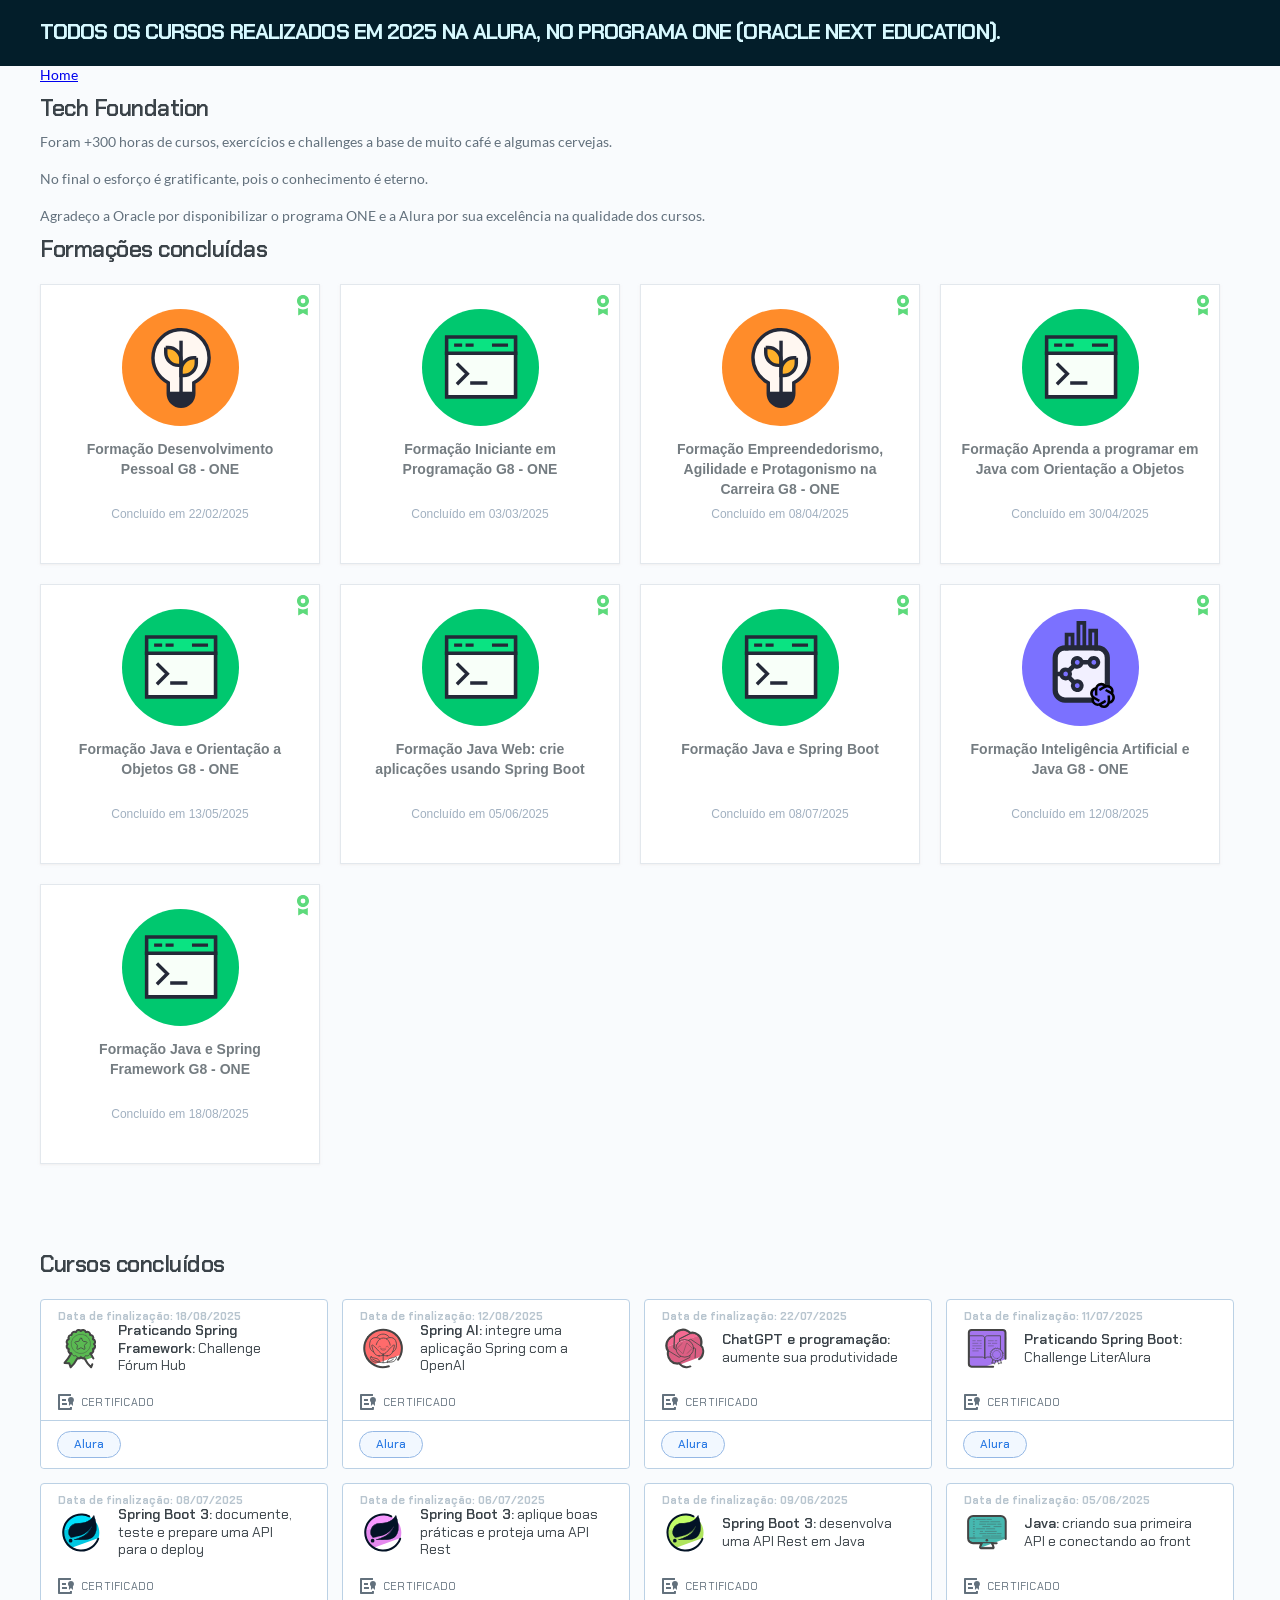
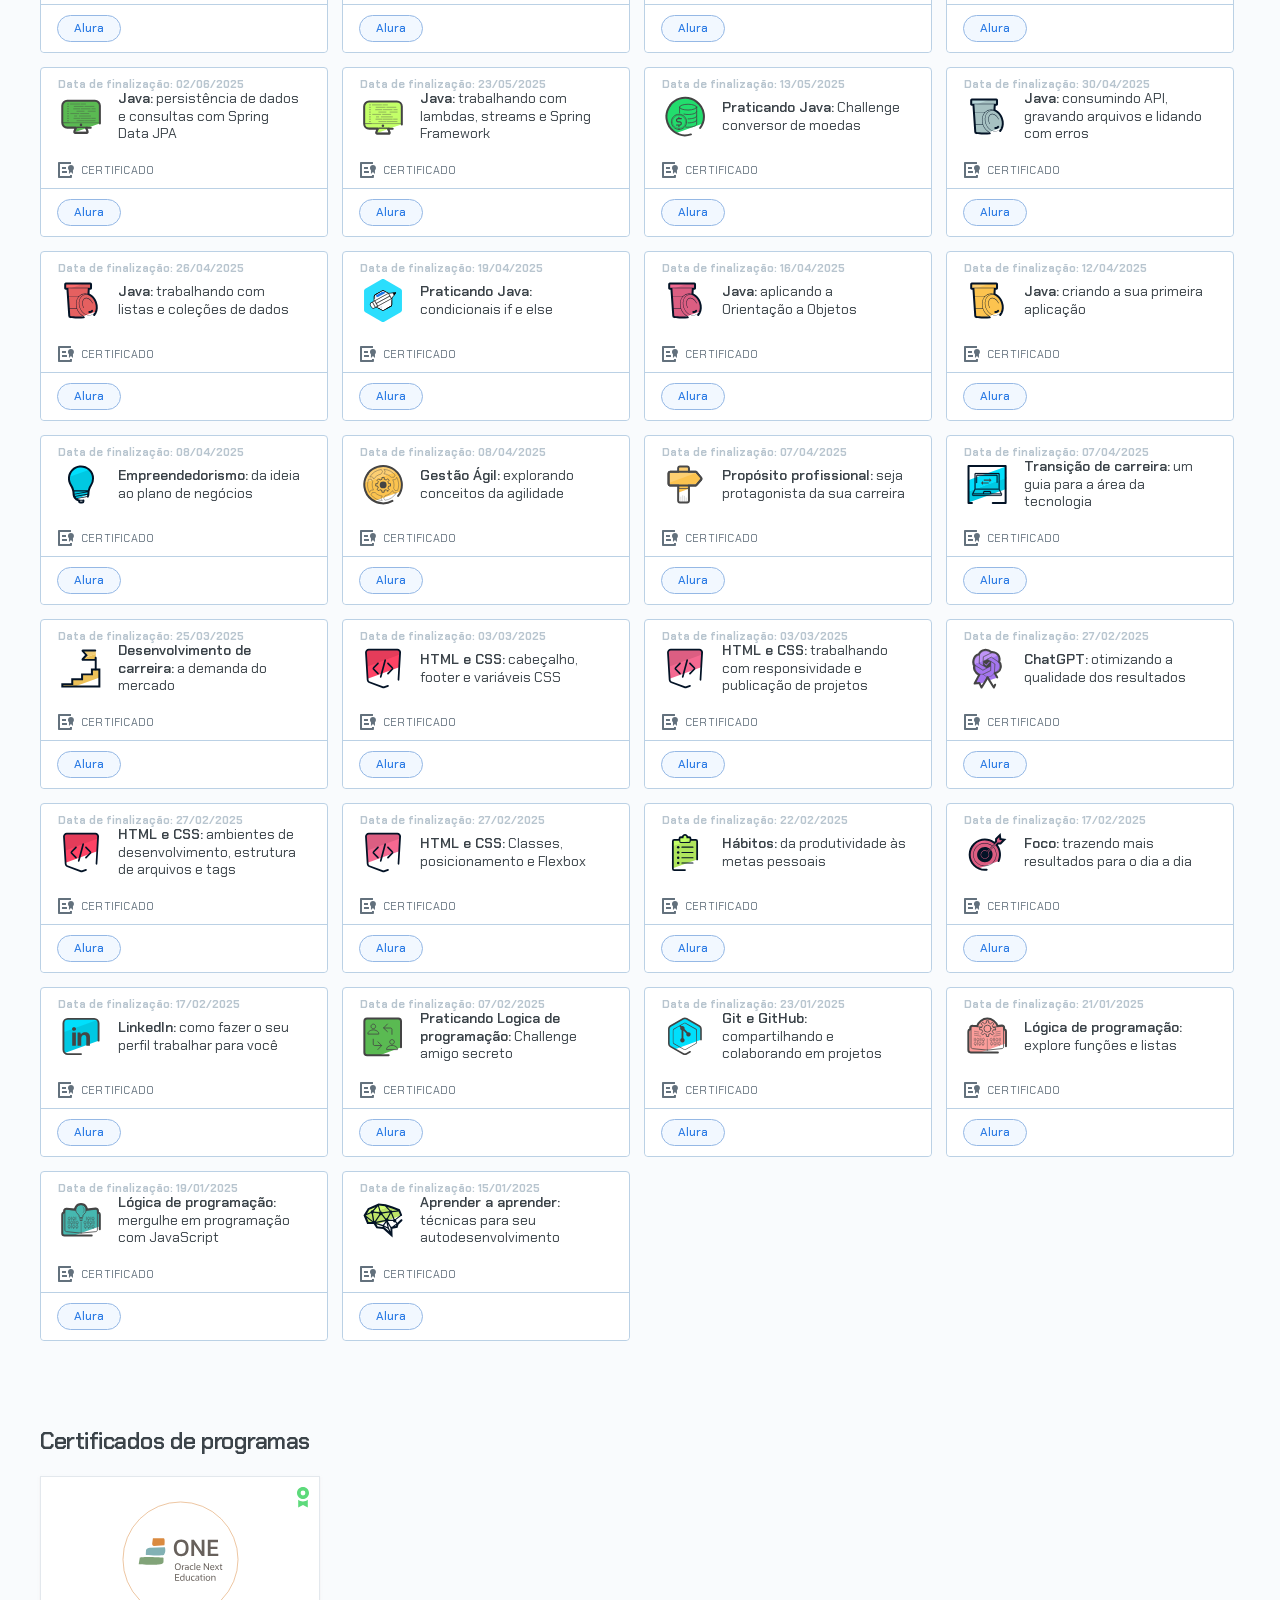
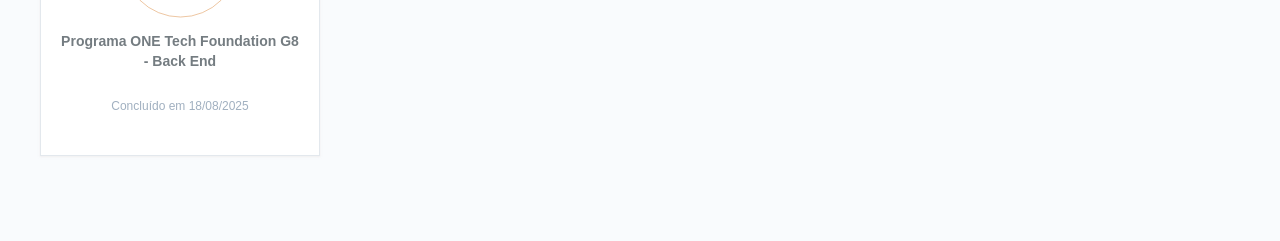
==== commit f67ac15d: "ONE version 0.0.3" ====
--- a/cursos-concluidos-final.html
+++ b/cursos-concluidos-final.html
@@ -1,52 +1,22 @@
 ﻿<!DOCTYPE html><html lang="pt-BR" data-product="alura" isfirefox="" printedit-restore-overflow-x-v="" printedit-restore-overflow-x-p="" printedit-restore-overflow-y-v="" printedit-restore-overflow-y-p="" style="overflow: auto !important;"><script data-savepage-type="" type="text/plain" async="" data-savepage-src="https://tags.creativecdn.com/OiIKV8DdRsC6DWlZuu25.js"></script><script data-savepage-type="text/javascript" type="text/plain" async="" data-savepage-src="https://www.dwin1.com/23465.js"></script><script data-savepage-type="" type="text/plain" async="" data-savepage-src="https://stape.alura.com.br/qukryqvi.js?st=NTLWWLR&l=dataLayerAlura"></script><head>
 	<meta charset="UTF-8">
+	<title>Ricardo G /dev | Cursos e Formações | Alura & Oracle ONE</title>
 	<meta name="viewport" content="width=device-width, initial-scale=1">
-
-	
-
-	
-		
-
-
-
-
-
-
-    
-        
-            
+    <meta name="title" content="Ricardo G /dev | Cursos e Formações | Alura & Oracle ONE" />
+    <meta name="description" content="Cursos concluídos no programa ONE da Oracle em parceria com a Alura.">
+
+    <!-- Open Graph / Facebook -->
+    <meta property="og:type" content="website" />
+    <meta property="og:url" content="https://rrbotlab.github.io/cursos-concluidos-final.html" />
+    <meta property="og:title" content="Ricardo G /dev | Cursos e Formações | Alura & Oracle ONE" />
+    <meta property="og:description" content="Cursos concluídos no programa ONE da Oracle em parceria com a Alura." />
+    <meta property="og:image" content="https://rrbotlab.github.io/cursos-concluidos-final.png" />
+
             <!-- Google Tag Manager -->
             <script data-savepage-type="" type="text/plain"></script>
             <!-- End Google Tag Manager -->
-        
-        
-    
-
-
-
-
-
-
-
-
-	
-
-	
-
-
-
-
-
-
-
-	
-
-	<title>Cursos e Formações | Alura & Oracle ONE</title>
-
-
-	
-		<meta name="description" content="50+, diversas ocupações, não graduado, autodidata em eletrônica e programação (Basic, Cobol, Visual Basic, Javascript, Python) e agora cursando Java.">
-	
+
+
 
 	<style data-savepage-href="//fonts.googleapis.com/css?family=Lato:400,700,400italic,700italic|Open+Sans:400,300,600,700,800|Source+Serif+Pro">/* latin-ext */
 @font-face {
@@ -957,10 +927,7 @@
 	<style data-savepage-href="/assets/css/unloggedHome/alertLicenseCard.4e8bf8c4.css">.alert-license-card{background:rgba(254,184,62,.1);border:1px solid #feb83e;color:#525c65;padding:2rem 1.5rem;margin-top:1rem;margin-bottom:1rem}.alert-license-card-message{margin-bottom:1rem}.alert-license-card-link{color:inherit;text-decoration:underline}.alert-license-card__button-resend{background:#5dda7b;border:none;border-radius:8px;color:#fff;font-weight:700;cursor:pointer;padding:1rem}.--help-link{font-weight:700;margin-left:1rem}</style>
 
 	
-    <meta property="og:site_name" content="alura">
-    <meta property="og:title" content="Perfil de J Ricardo A Goncalves">
-    <meta property="og:description" content="50+, diversas ocupações, não graduado, autodidata em eletrônica e programação (Basic, Cobol, Visual Basic, Javascript, Python) e agora cursando Java.">
-    <meta property="og:image" content="">
+
     <style data-savepage-href="/assets/css/pages/profile/profile.984772b8.css">.profile{font-family:Open Sans,sans-serif;color:#747c81}.profile-title{font-family:Chakra Petch,"sans-serif";color:#3b4349;text-align:center;font-size:1.438rem;letter-spacing:-.5px;font-weight:600}.profile-title-link{text-decoration:none;color:inherit}.profile-link-admin{color:#747c81}.profile-header{text-align:center;background-color:#fff;padding:0 0 35px}.profile-header .container{width:100%}.profile-header-avatarAndEdit-wrapper{padding:2rem 0}.profile-header-avatarAndEdit{position:relative;display:inline-block}.profile-header-edit{position:absolute;bottom:-15px;right:calc(50% - 15px)}.profile-header-avatar{height:120px;width:120px;border-radius:50%;border:6px solid #32a7e5}.profile-header-name{font-family:Chakra Petch,"sans-serif";display:block;margin:1.875rem auto 0;max-width:580px;font-weight:700;font-size:1.44rem;line-height:1.38em;color:#3b4349}.profile-header-external-id-wrapper{margin-bottom:.55rem}.profile-header-external-id{font-style:normal;font-weight:400;font-size:.9rem;color:#5d5b5c}.profile-link{height:30px;width:30px;border-radius:50%;background-position:50%;display:inline-block;background-repeat:no-repeat;order:2}.profile-PORTFOLIO{order:1;width:28px;height:28px;margin:3px;border:1px solid #32a7e5}.profile-info--pm3{background-color:#4b187b!important}.profile-header--pm3{background:#fff!important}.profile-header-avatar--pm3{border-color:#fff!important}.profile-LINKEDIN{background-image:/*savepage-url=/assets/images/profile/icon-linkedin-big.svg*/var(--savepage-url-124);background-size:24px 24px}.profile-GITHUB{background-image:/*savepage-url=/assets/images/profile/icon-github-big.svg*/var(--savepage-url-125);background-size:26px 26px}.profile-TWITTER{background-image:/*savepage-url=/assets/images/profile/icon-twitter-big.svg*/url();background-size:32px 32px}.profile-PORTFOLIO{background-size:cover}.profile-INSTAGRAM{background-image:/*savepage-url=/assets/images/profile/icon-instagram-big.svg*/url();background-size:32px 32px}.profile-YOUTUBE{background-image:/*savepage-url=/assets/images/profile/icon-youtube-big.svg*/url();background-size:36px 36px}.profile-description{display:none}.profile-header-bio-wrapper,.profile-header-interested-categories-container-wrapper{display:block;margin:15px auto 0;max-width:600px;width:96%;text-align:left}.profile-header-bio{color:#63717d}.profile-header-bio-empty{font-style:italic}.profile-header-bio-empty a{color:#747c81}.profile-header-bio-title,.profile-header-interested-categories-title{font-family:Chakra Petch,"sans-serif";text-align:left;margin-bottom:1em;font-size:1rem;line-height:22px;color:#3b4349;font-weight:700}.profile-header-interested-categories-wrapper,.profile-header-non-linkable-wrapper{display:flex;flex-wrap:wrap;gap:10px}.profile-header-non-linkable-wrapper-content{padding:12px;border-radius:8px;text-decoration:none;pointer-events:none}.profile-header-interested-categories{text-decoration:none;padding:12px;border-radius:8px;font-size:16px;font-weight:bolder;color:#202024}.profile-user-guides{margin:2.5rem auto .625rem}section.profile-user-guides{margin:2.5rem auto 0;padding-bottom:3.438rem}.profile-info{background-color:#32a7e5;color:#fff;padding:28px 20px;font-size:1.07em}.profile-info-item{margin-bottom:15px}.profile-info-item-number{font-family:Chakra Petch,"sans-serif"}.profile-info-item:before{content:"";display:inline-block;background:no-repeat 50%;vertical-align:middle;margin-right:8px;background-size:25px 25px;width:25px;height:25px}.profile-info-item-ranking:before{background-image:/*savepage-url=/assets/images/profile/icon-ranking.svg*/var(--savepage-url-126)}.profile-info-item-points:before{background-image:/*savepage-url=/assets/images/profile/icon-points.svg*/var(--savepage-url-127)}.profile-info-item-finishedCourses:before{background-image:/*savepage-url=/assets/images/profile/icon-courses.svg*/var(--savepage-url-128)}.profile-info-item-solvedExercises:before{background-image:/*savepage-url=/assets/images/profile/icon-exercises.svg*/var(--savepage-url-129)}.profile-info-item-solvedTopics:before{background-image:/*savepage-url=/assets/images/profile/icon-forum-solved.svg*/var(--savepage-url-130)}.profile-info-item-forumPosts:before{background-image:/*savepage-url=/assets/images/profile/icon-forum-posts.svg*/var(--savepage-url-131)}.profile-finishedCareers,.profile-finishedCourses{padding-bottom:3.438rem}.profile-finishedExternalCourses,.profile-finishedProjects{padding-bottom:0}.profile-item-link{color:#fff}.profile-activity{position:relative;text-align:center;margin-top:70px}.profile-title-activity{color:#63717d;display:block;margin:0 auto;width:100%;transform:translateY(-50%)}.profile-title-activity span{background:#f9fbfd;padding:0 1.5em;font-size:.85em;font-weight:600;text-transform:uppercase}.profile-activity-pointsGrid{display:inline-block;border:2px solid #d8e5f1;max-width:300px}.profile-finishedCourses .profile-title{display:block;width:100%}.profile-finishedCourses{display:flex;flex-direction:column;justify-content:space-between}.profile-finishedCareers-list{font-size:0}.profile-finishedCourses-list{margin:20px 0 30px}.profile-finishedProjects-list{margin:20px 0 0}.profile-finishedCourses-list--inactive{max-height:552px;min-height:166px;overflow:hidden}.profile-finishedCareers-list--inactive{max-height:1060px;overflow:hidden}.profile-finishedCourses-btn-group{margin-top:10px;display:flex;flex-direction:column;align-items:center}.profile-finishedCourses-btn-sort{width:187px;font-size:.8em;margin:10px auto 0;color:#fff;border-radius:.313rem;border:2px solid #2a7ae4;transition:opacity .3s;background-color:#2a7ae4;padding:.375rem .938rem;opacity:.5;cursor:pointer}.profile-finishedCourses-btn-sort:first-child{margin-top:0}.profile-finishedCourses-btn--active{opacity:1}.profile-fullCertificate{color:#63717d;padding-bottom:40px}.profile-fullCertificate-link{text-decoration:none;font-weight:700;color:#747c81}.profile-createdCourses{position:relative;padding-bottom:60px}.profile-createdCourses-title{padding-bottom:15px;padding-top:60px;text-align:center;text-transform:uppercase;font-size:18px;font-weight:800}.profile-createdCourses-list{margin-top:20px}.profile-createdCourses-list .course-card{justify-content:center}.profile-header-roleLabel{height:23px;width:100px;display:flex;justify-content:center;align-items:center;margin:15px auto 0}#emptyCareerCard-1,#emptyCareerCard-2,#emptyCareerCard-3{display:none}.emptyCareerCard.emptyCareerCard{margin-top:15px}.profile-info-list{font-size:.89em}.seeMoreButton{margin-top:0}.seeMoreButton span{background-color:#f9fbfd;width:300px;color:#c5d2dc;font-size:12px}@media (min-width:480px){.profile-activity-pointsGrid{max-width:450px}.profile-info-list{font-size:1em}}@media (min-width:600px){.profile-title{text-align:left}.profile-finishedCareers-list{text-align:left;display:flex;flex-wrap:wrap}.profile-finishedCourses-btn-group{flex-direction:row;justify-content:flex-start}.profile-finishedCourses-btn-sort{margin:0 10px 0 0;width:unset;font-size:1em}.profile-finishedCourses-btn-sort:first-child{margin-left:0}#emptyCareerCard-1{display:flex}.emptyCareerCard.emptyCareerCard{margin:20px 2.4% 0 0}.emptyCareerCard:nth-child(2n){margin-right:0}.profile-finishedCourses-list--inactive{max-height:100%;min-height:166px}.profile-finishedCareers-list--inactive{max-height:300px}}@media (min-width:620px){.profile-info-item{display:inline-block;width:49%}}@media (min-width:680px){.profile-activity-pointsGrid{max-width:650px}}@media(min-width:768px){.profile-header .container{width:96%}.container.profile-header-resume-wrapper{display:flex;padding:2em 4em}.profile-header-avatarAndEdit-wrapper{width:48%;margin-right:1rem;border:1px solid #d7dbdf;padding-bottom:1rem}.profile-header-bio-wrapper-container{width:48%;display:flex;justify-content:center;flex-direction:column}}@media (min-width:916px){#emptyCareerCard-2{display:flex}.emptyCareerCard.emptyCareerCard{margin:20px 2.2% 0 0}.emptyCareerCard:nth-child(3n){margin-right:0}.profile-info-list{display:flex;align-items:center;justify-content:space-around;align-items:flex-start;width:80%;margin:0 auto;max-width:1200px}.profile-info-list--pm3{display:flex;justify-content:center!important;align-items:flex-start!important;gap:2em}.profile-info-item{text-align:center;margin-bottom:0}.profile-info-item-number,.profile-info-item-text,.profile-info-item:before{display:block;width:100%;margin:0 auto}.profile-info-item-text{font-size:15px}.profile-info-item-number{font-size:24px}.profile-info-item:before{margin-bottom:5px}.profile-info-list{width:70%}.profile-info-item{width:10%}.profile-info-item-ranking,.profile-info-item-solvedTopics{width:15%}}@media (min-width:1200px){.profile-finishedCourses-list--inactive{max-height:172px;min-height:172px}.profile-header-avatarAndEdit-wrapper{width:40%}.profile-header-bio-wrapper-container{width:58%}}@media (min-width:1222px){#emptyCareerCard-3{display:flex}.emptyCareerCard.emptyCareerCard{margin:20px 1.5% 0 0}.emptyCareerCard.emptyCareerCard:nth-child(4n){margin-right:0}}.course-btn-sort:focus{background-color:#747c81}@media(min-width:1024px){li.guide-card{flex:1 273px;max-width:calc(25% - 20px)}}</style>
     <style data-savepage-href="/assets/css/pages/profile/userGuideCards.65c3668b.css">.guide-progresses__list{display:flex;flex-wrap:wrap;justify-content:center;gap:24px;list-style:none;margin:0 auto}.guide-card{font-family:Open Sans,sans-serif;max-width:280px;border-left:6px solid}.guide-card__kind{color:#63717d;font-size:12px;font-weight:600;line-height:1.54;text-transform:uppercase}.guide-card__label{display:inline-block;width:65px;font-size:.813rem;line-height:1.08;font-weight:400;font-family:open-sans,sans-serif;color:#63717d}.guide-card__label-number{font-family:Chakra Petch,"sans-serif";color:#3b4349;font-weight:700}.guide-progresses__guide-card{width:100%;margin:0}.guide-progresses__guide-card:not(:first-child){margin:0}.guide-card__text{display:flex;flex-direction:column;color:#8696a0}.guide-card__name{margin-top:0;color:#3b4349;font-size:16px;font-weight:700;font-family:Chakra Petch,sans-serif}.guide-card__description{position:static}.button-user-guide-new{text-transform:uppercase;font-weight:700;font-size:1rem;width:auto;padding:1em 2em;font-family:Open Sans,sans-serif;color:#fff;background:#2a7ae4;margin-bottom:2rem}.user-avatar__wrapper{padding:12px 0 0}.user-avatar__wrapper .container{display:flex;justify-content:center}.user-avatar__img{max-width:60px;max-height:60px;border-radius:50%}.guide-card__link{border-radius:0 .5rem .5rem 0}@media (min-width:600px){.guide-progresses__list{justify-content:flex-start}.guide-progresses__guide-card:not(:first-child),.guide-progresses__guide-card:nth-child(n+3){margin:0}}@media (min-width:720px){.user-avatar__wrapper{background-color:#fff;position:relative;padding:0}.user-avatar__wrapper .container{justify-content:flex-end}.user-avatar{width:70px;height:70px;margin-top:-70px;right:10px;top:45%;display:flex;justify-content:center;align-items:center;position:absolute;box-sizing:border-box;border:1px solid rgba(227,232,237,.6);border-radius:50%;background-color:#fff}}@media (min-width:1024px){.my-guide{margin-top:4.375rem}.guide-card{flex:1 356px;max-width:calc(33.33333% - 20px)}.guide-card__link{padding:1.5rem}.guide-progresses__guide-card,.guide-progresses__guide-card:nth-child(3n+1),.guide-progresses__guide-card:nth-child(n+3),.guide-progresses__guide-card:nth-child(n+5){margin:0}.user-avatar{margin-top:-35px;right:auto}}</style>
     <style data-savepage-href="/assets/css/block/emptyCareerCard.2afe2e18.css">.emptyCareerCard{display:flex;align-items:center;justify-content:center;vertical-align:middle;background:#f2f5f7;width:280px;text-align:center;transition:opacity .3s;margin-right:0;margin-bottom:20px}.emptyCareerCard:hover{opacity:.8}.emptyCareerCard-link{text-decoration:none}.emptyCareerCard-link-content-icon{width:39px;height:45px;margin:0 auto;display:block}.emptyCareerCard-link-content-title{display:block;margin:12px auto 0;color:#c5d2dc;text-align:center;text-transform:uppercase;text-decoration:underline;font-size:11px;font-weight:600;line-height:1.82}@media(min-width:580px){.emptyCareerCard{margin-right:17px}}</style>
@@ -1192,14 +1159,7 @@
   },false);
   function savepage_ShadowLoader(c){createShadowDOMs(0,document.documentElement);function createShadowDOMs(a,b){var i;if(b.localName=="iframe"||b.localName=="frame"){if(a<c){try{if(b.contentDocument.documentElement!=null){createShadowDOMs(a+1,b.contentDocument.documentElement)}}catch(e){}}}else{if(b.children.length>=1&&b.children[0].localName=="template"&&b.children[0].hasAttribute("data-savepage-shadowroot")){b.attachShadow({mode:"open"}).appendChild(b.children[0].content);b.removeChild(b.children[0]);for(i=0;i<b.shadowRoot.children.length;i++)if(b.shadowRoot.children[i]!=null)createShadowDOMs(a,b.shadowRoot.children[i])}for(i=0;i<b.children.length;i++)if(b.children[i]!=null)createShadowDOMs(a,b.children[i])}}}
 </script>
-<meta name="savepage-url" content="https://cursos.alura.com.br/user/ricardo4nic">
-<meta name="savepage-title" content="Perfil de J Ricardo A Goncalves | Alura - Cursos online de tecnologia">
-<meta name="savepage-pubdate" content="Unknown">
-<meta name="savepage-from" content="https://cursos.alura.com.br/user/ricardo4nic">
-<meta name="savepage-date" content="Mon Aug 18 2025 20:04:55 GMT-0300 (Horário Padrão de Brasília)">
-<meta name="savepage-state" content="Standard Items; Retain cross-origin frames; Merge CSS images; Remove unsaved URLs; Load lazy images in existing content; Max frame depth = 5; Max resource size = 50MB; Max resource time = 10s;">
-<meta name="savepage-version" content="28.11">
-<meta name="savepage-comments" content="">
+
   </head>
 
 <body class=" " printedit-restore-transform-scale-v="" printedit-restore-transform-scale-p="" style="transform: none !important;" printedit-previous="16.1">
@@ -1209,1286 +1169,9 @@
     
 
 
-<!-- Google Tag Manager (noscript) -->
-<noscript>
-	<iframe src="https://stape.alura.com.br/ns.html?id=GTM-NTLWWLR"
-			height="0" width="0" style="display:none;visibility:hidden"></iframe>
-</noscript>
-<!-- End Google Tag Manager (noscript) -->
-
-<script data-savepage-type="" type="text/plain" data-savepage-src="/assets/js/courseIconFallback.2167e6e7.js"></script>
-
-
-
-
-
-
-
-
-
-
-
-
-
-
-
-
-	
-	
-	
-
-	
-
-	
-		
-
-		
-
-		
-
-		
-			
-
-
-
-
-
-
-
-
-
-
-
-    <header class="menu" style="cursor: default !important; display: none !important;" printedit-style="0⁋cursor: default !important;">
-        
-
-
-
-<section id="headerBusca" class="headerBusca">
-    <div class="container">
-        
-            
-            <a data-savepage-href="/search" href="https://cursos.alura.com.br/search" aria-label="busca" class="headerBusca-icon headerBusca-icon-mobile --mobile-only" role="button" aria-expanded="false" aria-controls="headerBusca-form">
-                <svg class="headerBusca-icon-svg"><use data-savepage-href="/assets/images/header/icon-busca.svg#busca" href="#busca"></use><!--savepage-symbol-insert--><symbol width="17" height="17" viewBox="0 0 17 17" id="busca">
-            <path d="M16.533 16.533a1.597 1.597 0 0 1-2.26 0l-2.816-2.818A7.392 7.392 0 0 1 7.45 14.9a7.45 7.45 0 1 1 7.45-7.45 7.4 7.4 0 0 1-1.186 4.007l2.818 2.818a1.596 1.596 0 0 1 0 2.257zM7.45 2.13a5.322 5.322 0 1 0 0 10.642 5.322 5.322 0 0 0 0-10.643z"></path>
-        </symbol></svg>
-            </a>
-            
-                <form action="/chatbot/search" id="luriSearch">
-                    <input type="hidden" name="query" id="headerBusca-campoBusca-chatbot" disabled="disabled" value="">
-                </form>
-            
-            <form action="/search" id="headerBusca-form" class="headerBusca-form headerBusca-form--retratil">
-                <div class="search-input-wrapper search-move-on-desktop" tabindex="0" autofocus="">
-                    <div class="search-input-with-icon">
-                        
-                        <input type="search" class="skipKeyPress headerBusca-form-input" id="headerBusca-campoBusca" name="query" placeholder="O que você quer aprender?" aria-label="Barra de pesquisa para buscar o termo desejado " disabled="disabled" value="">
-                        <div class="search-buttons">
-                            <div class="search-button__border">
-                                
-                                <button class="headerBusca-submit search-and-send-data" aria-label="Realizar a pesquisa do termo digitado " type="submit" disabled="disabled">
-                                    Pesquisar
-                                </button>
-                            </div>
-                            
-                                <div class="search-button__border border-submit-chatbot">
-                                    
-                                    <button class="headerBusca-submit headerBusca-submit-chatbot search-and-send-data" aria-label="Realizar a pesquisa do termo digitado com o chatbot" type="submit" form="luriSearch" disabled="disabled">
-                                        <img data-savepage-currentsrc="https://cursos.alura.com.br/assets/images/chatbot/search-chatbot-icon.svg" data-savepage-src="/assets/images/chatbot/search-chatbot-icon.svg" src="[data-uri]" alt="Ícone da Luri" printedit-restore-pagebreak-v="" printedit-restore-pagebreak-p="" style="break-inside: avoid !important;">
-                                        Pesquisar com IA
-                                    </button>
-                                </div>
-                            
-                        </div>
-                    </div>
-                </div>
-            </form>
-        
-    </div>
-</section>
-
-        <div class="menu__topbar --space-container --mobile-only">
-            <button class="menu__toggle-btn" disabled="disabled"></button>
-        </div>
-
-        <div class="menu__drawer" style="cursor: default !important;">
-            <div class="menu__logo --desktop-only header-logo--company">
-                <a data-savepage-href="/dashboard" href="https://cursos.alura.com.br/dashboard">
-                    <img class="header-logo header-logo-alura logo-alura" data-savepage-currentsrc="https://cursos.alura.com.br/assets/images/logos/logo-alura.svg" data-savepage-src="/assets/images/logos/logo-alura.svg" src="[data-uri]" alt="alura" printedit-restore-pagebreak-v="" printedit-restore-pagebreak-p="" style="break-inside: avoid !important;">
-                </a>
-                
-
-
-
-
-
-
-    
-    
-        <span class="company-logo--vertical-separator"></span>
-    
-    <div class="company-logo__wrapper">
-        <div class="company-logo">
-            <img class="company-logo__img" data-savepage-src="https://cdn2.gnarususercontent.com.br/1/1221562/b6256fa6-5fde-4cdd-a4a3-d33ebc90bb6c.png" src="[data-uri]" alt="Logo da empresa - Oracle ONE - Br Geral 8" printedit-restore-pagebreak-v="" printedit-restore-pagebreak-p="" style="break-inside: avoid !important;">
-        </div>
-    </div>
-    
-
-
-            </div>
-
-            <div class="menu__profile --space-container">
-                <div class="menu__news">
-                    <div class="profile__avatar-name profile__alert ">
-                        <img class="profile__avatar" data-savepage-src="https://github.com/rrbotlab.png?size=60&d=https%3A%2F%2Fwww.gravatar.com%2Favatar%2Fae4793c7b04a281f2bfe89ab134cb1a7.png%3Fr%3DPG%26size%3D60x60%26date%3D2025-08-18%26d%3Dhttps%253A%252F%252Fcursos.alura.com.br%252Fassets%252Fimages%252Fforum%252Favatar_j.png" src="[data-uri]" alt="Foto de J Ricardo A Goncalves" printedit-restore-pagebreak-v="" printedit-restore-pagebreak-p="" style="break-inside: avoid !important;">
-                        <a href="#" class="profile__edit-avatar"></a>
-                        <p class="profile__info-name --mobile-only">J</p>
-                        <div class="navigation__item --desktop-only">
-                            <button class="navigation__item-name user-name" aria-controls="profile-menu-desktop" aria-expanded="false" disabled="disabled">J</button>
-                            <ul id="profile-menu-desktop" class="navigation__sublist">
-                                
-
-
-
-
-
-                                    <li class="navigation__subitem subitem">
-                                        
-                                            <div class="profile__information">
-                                                <div class="profile__information-avatar">
-                                                    <img class="profile__avatar" data-savepage-src="https://github.com/rrbotlab.png?size=60&d=https%3A%2F%2Fwww.gravatar.com%2Favatar%2Fae4793c7b04a281f2bfe89ab134cb1a7.png%3Fr%3DPG%26size%3D60x60%26date%3D2025-08-18%26d%3Dhttps%253A%252F%252Fcursos.alura.com.br%252Fassets%252Fimages%252Fforum%252Favatar_j.png" src="[data-uri]" alt="Foto de J Ricardo A Goncalves" printedit-restore-pagebreak-v="" printedit-restore-pagebreak-p="" style="break-inside: avoid !important;">
-                                                </div>
-                                                <div class="profile__information-score">
-                                                    <span class="menu__score">
-                                                        <h4 class="profile__my-score">Minha pontuação</h4>
-                                                        
-
-
-
-
-
-
-<a data-savepage-href="/points" href="https://cursos.alura.com.br/points" class="points-link header-profile-pontos" data-username="ricardo4nic" aria-label="seu total de pontos é 66.9k">
-
-    <div class="levelMenu-header-user-points-xp" aria-hidden="true">
-        <span class="levelMenu-header-user-points-xp-points bootcamp-text-color" data-username="ricardo4nic">66.9k</span><span class="levelMenu-header-user-points-xp-name">xp</span>
-    </div>
-
-    
-
-
-
-
-
-
-<div class="pointsGrid pointsGrid--small" aria-label="total de pontos por dia">
-	
-		<div class="pointsGrid-cell pointsGrid-cell--no-score" aria-hidden="true">
-			<span class="pointsGrid-cell-details">
-				
-					
-					
-						não ganhou pontos
-					
-				
-				em 20/07/2025
-			</span>
-		</div>
-	
-		<div class="pointsGrid-cell pointsGrid-cell--no-score" aria-hidden="true">
-			<span class="pointsGrid-cell-details">
-				
-					
-					
-						não ganhou pontos
-					
-				
-				em 21/07/2025
-			</span>
-		</div>
-	
-		<div class="pointsGrid-cell pointsGrid-cell--low-score">
-			<span class="pointsGrid-cell-details">
-				
-					
-						ganhou <strong>1100 pontos</strong>
-					
-					
-				
-				em 22/07/2025
-			</span>
-		</div>
-	
-		<div class="pointsGrid-cell pointsGrid-cell--no-score" aria-hidden="true">
-			<span class="pointsGrid-cell-details">
-				
-					
-					
-						não ganhou pontos
-					
-				
-				em 23/07/2025
-			</span>
-		</div>
-	
-		<div class="pointsGrid-cell pointsGrid-cell--no-score" aria-hidden="true">
-			<span class="pointsGrid-cell-details">
-				
-					
-					
-						não ganhou pontos
-					
-				
-				em 24/07/2025
-			</span>
-		</div>
-	
-		<div class="pointsGrid-cell pointsGrid-cell--no-score" aria-hidden="true">
-			<span class="pointsGrid-cell-details">
-				
-					
-					
-						não ganhou pontos
-					
-				
-				em 25/07/2025
-			</span>
-		</div>
-	
-		<div class="pointsGrid-cell pointsGrid-cell--no-score" aria-hidden="true">
-			<span class="pointsGrid-cell-details">
-				
-					
-					
-						não ganhou pontos
-					
-				
-				em 26/07/2025
-			</span>
-		</div>
-	
-		<div class="pointsGrid-cell pointsGrid-cell--no-score" aria-hidden="true">
-			<span class="pointsGrid-cell-details">
-				
-					
-					
-						não ganhou pontos
-					
-				
-				em 27/07/2025
-			</span>
-		</div>
-	
-		<div class="pointsGrid-cell pointsGrid-cell--no-score" aria-hidden="true">
-			<span class="pointsGrid-cell-details">
-				
-					
-					
-						não ganhou pontos
-					
-				
-				em 28/07/2025
-			</span>
-		</div>
-	
-		<div class="pointsGrid-cell pointsGrid-cell--no-score" aria-hidden="true">
-			<span class="pointsGrid-cell-details">
-				
-					
-					
-						não ganhou pontos
-					
-				
-				em 29/07/2025
-			</span>
-		</div>
-	
-		<div class="pointsGrid-cell pointsGrid-cell--no-score" aria-hidden="true">
-			<span class="pointsGrid-cell-details">
-				
-					
-					
-						não ganhou pontos
-					
-				
-				em 30/07/2025
-			</span>
-		</div>
-	
-		<div class="pointsGrid-cell pointsGrid-cell--no-score" aria-hidden="true">
-			<span class="pointsGrid-cell-details">
-				
-					
-					
-						não ganhou pontos
-					
-				
-				em 31/07/2025
-			</span>
-		</div>
-	
-		<div class="pointsGrid-cell pointsGrid-cell--no-score" aria-hidden="true">
-			<span class="pointsGrid-cell-details">
-				
-					
-					
-						não ganhou pontos
-					
-				
-				em 01/08/2025
-			</span>
-		</div>
-	
-		<div class="pointsGrid-cell pointsGrid-cell--no-score" aria-hidden="true">
-			<span class="pointsGrid-cell-details">
-				
-					
-					
-						não ganhou pontos
-					
-				
-				em 02/08/2025
-			</span>
-		</div>
-	
-		<div class="pointsGrid-cell pointsGrid-cell--no-score" aria-hidden="true">
-			<span class="pointsGrid-cell-details">
-				
-					
-					
-						não ganhou pontos
-					
-				
-				em 03/08/2025
-			</span>
-		</div>
-	
-		<div class="pointsGrid-cell pointsGrid-cell--no-score" aria-hidden="true">
-			<span class="pointsGrid-cell-details">
-				
-					
-					
-						não ganhou pontos
-					
-				
-				em 04/08/2025
-			</span>
-		</div>
-	
-		<div class="pointsGrid-cell pointsGrid-cell--no-score" aria-hidden="true">
-			<span class="pointsGrid-cell-details">
-				
-					
-					
-						não ganhou pontos
-					
-				
-				em 05/08/2025
-			</span>
-		</div>
-	
-		<div class="pointsGrid-cell pointsGrid-cell--no-score" aria-hidden="true">
-			<span class="pointsGrid-cell-details">
-				
-					
-					
-						não ganhou pontos
-					
-				
-				em 06/08/2025
-			</span>
-		</div>
-	
-		<div class="pointsGrid-cell pointsGrid-cell--no-score" aria-hidden="true">
-			<span class="pointsGrid-cell-details">
-				
-					
-					
-						não ganhou pontos
-					
-				
-				em 07/08/2025
-			</span>
-		</div>
-	
-		<div class="pointsGrid-cell pointsGrid-cell--no-score" aria-hidden="true">
-			<span class="pointsGrid-cell-details">
-				
-					
-					
-						não ganhou pontos
-					
-				
-				em 08/08/2025
-			</span>
-		</div>
-	
-		<div class="pointsGrid-cell pointsGrid-cell--no-score" aria-hidden="true">
-			<span class="pointsGrid-cell-details">
-				
-					
-					
-						não ganhou pontos
-					
-				
-				em 09/08/2025
-			</span>
-		</div>
-	
-		<div class="pointsGrid-cell pointsGrid-cell--no-score" aria-hidden="true">
-			<span class="pointsGrid-cell-details">
-				
-					
-					
-						não ganhou pontos
-					
-				
-				em 10/08/2025
-			</span>
-		</div>
-	
-		<div class="pointsGrid-cell pointsGrid-cell--no-score" aria-hidden="true">
-			<span class="pointsGrid-cell-details">
-				
-					
-					
-						não ganhou pontos
-					
-				
-				em 11/08/2025
-			</span>
-		</div>
-	
-		<div class="pointsGrid-cell pointsGrid-cell--high-score">
-			<span class="pointsGrid-cell-details">
-				
-					
-						ganhou <strong>3200 pontos</strong>
-					
-					
-				
-				em 12/08/2025
-			</span>
-		</div>
-	
-		<div class="pointsGrid-cell pointsGrid-cell--no-score" aria-hidden="true">
-			<span class="pointsGrid-cell-details">
-				
-					
-					
-						não ganhou pontos
-					
-				
-				em 13/08/2025
-			</span>
-		</div>
-	
-		<div class="pointsGrid-cell pointsGrid-cell--no-score" aria-hidden="true">
-			<span class="pointsGrid-cell-details">
-				
-					
-					
-						não ganhou pontos
-					
-				
-				em 14/08/2025
-			</span>
-		</div>
-	
-		<div class="pointsGrid-cell pointsGrid-cell--no-score" aria-hidden="true">
-			<span class="pointsGrid-cell-details">
-				
-					
-					
-						não ganhou pontos
-					
-				
-				em 15/08/2025
-			</span>
-		</div>
-	
-		<div class="pointsGrid-cell pointsGrid-cell--no-score" aria-hidden="true">
-			<span class="pointsGrid-cell-details">
-				
-					
-					
-						não ganhou pontos
-					
-				
-				em 16/08/2025
-			</span>
-		</div>
-	
-		<div class="pointsGrid-cell pointsGrid-cell--no-score" aria-hidden="true">
-			<span class="pointsGrid-cell-details">
-				
-					
-					
-						não ganhou pontos
-					
-				
-				em 17/08/2025
-			</span>
-		</div>
-	
-		<div class="pointsGrid-cell pointsGrid-cell--medium-score">
-			<span class="pointsGrid-cell-details">
-				
-					
-						ganhou <strong>2400 pontos</strong>
-					
-					
-				
-				em 18/08/2025
-			</span>
-		</div>
-	
-</div>
-
-</a>
-                                                    </span>
-                                                </div>
-                                            </div>
-                                        
-                                    </li>
-                                
-
-
-
-
-    
-    
-
-    
-    
-
-
-
-
-<li class="navigation__subitem subitem">
-    <a data-savepage-href="/user/ricardo4nic" href="https://cursos.alura.com.br/user/ricardo4nic" class="subitem__link">
-        <div class="subitem__icon --mine"></div>
-        <div class="subitem__information">
-            <h4 class="subitem__name">Perfil &amp; Certificados</h4>
-            <p class="subitem__description">Gerencie seu perfil e acompanhe sua evolução</p>
-        </div>
-    </a>
-</li>
-
-<li class="navigation__subitem subitem">
-    <a data-savepage-href="/my_profile" href="https://cursos.alura.com.br/my_profile" class="subitem__link">
-        <div class="subitem__icon --edit"></div>
-        <div class="subitem__information">
-            <h4 class="subitem__name">Editar meu perfil</h4>
-        </div>
-    </a>
-</li>
-
-
-
-
-
-
-
-<li class="navigation__subitem subitem">
-    <a data-savepage-href="/user/payments" href="https://cursos.alura.com.br/user/payments" class="subitem__link">
-        <div class="subitem__icon --purchases"></div>
-        <div class="subitem__information">
-            <h4 class="subitem__name">Minha matrícula</h4>
-            <p class="subitem__description">Nota fiscal e detalhes do seu plano</p>
-        </div>
-    </a>
-</li>
-
-
-
-
-
-
-
-
-
-
-    
-
-
-<li class="navigation__subitem subitem">
-    <a data-savepage-href="/signout" href="https://cursos.alura.com.br/signout" class="subitem__link">
-        <div class="subitem__icon --logout"></div>
-        <div class="subitem__information">
-            <h4 class="subitem__name">Sair</h4>
-        </div>
-    </a>
-</li>
-                            </ul>
-                        </div>
-                    </div>
-                </div>
-                
-                    
-
-
-
-
-
-
-
-<button aria-label="novidades" class="header-news-button notification-not-seen" aria-controls="headerNews" aria-expanded="false" disabled="disabled"></button>
-<div id="headerNews" class="header-news header-nav bootcamp-header-dark-theme" aria-hidden="true" tabindex="-1" data-exists-notification="true">
-    
-
-    
-
-        
-
-            <span class="header-news-text bootcamp-text-color">Novidades</span>
-            <ul class="header-news-list">
-
-                
-
-                    <li class="news__item header-news-item--highlighted">
-
-                        <a class="header-news-item-link news__link" href="https://www.youtube.com/shorts/Ec0gHWRgzZc?utm_source=gnarus&utm_medium=timeline" target="_blank" tabindex="-1">
-                            <img class="news__icon" data-savepage-currentsrc="https://cursos.alura.com.br/assets/images/learningGuide/learningContentIcons/step-video.svg" data-savepage-src="/assets/images/learningGuide/learningContentIcons/step-video.svg" src="[data-uri]" alt="Ícone de Vem aí Imersão Agente de IA da Alura com o Google Gemini gratuita!" printedit-restore-pagebreak-v="" printedit-restore-pagebreak-p="" style="break-inside: avoid !important;">
-                            <div class="news__information">
-                                <span class="news__kind ">Vídeo</span>
-                                <h4 class="news__name bootcamp-text-color-gray">Vem aí Imersão Agente de IA da Alura com o Google Gemini gratuita!</h4>
-                                <span class="news__publishedDate bootcamp-text-color-gray">3 dias atrás</span>
-                            </div>
-                        </a>
-                    </li>
-
-                
-
-                    <li class="news__item header-news-item--highlighted">
-
-                        <a class="header-news-item-link news__link" data-savepage-href="/extra/iasobcontrole/173-gpt-5-polemico-elon-musk-vs-apple-perplexity-quer-o-chrome-a9771?utm_source=gnarus&utm_medium=timeline" href="https://cursos.alura.com.br/extra/iasobcontrole/173-gpt-5-polemico-elon-musk-vs-apple-perplexity-quer-o-chrome-a9771?utm_source=gnarus&utm_medium=timeline" target="" tabindex="-1">
-                            <img class="news__icon" data-savepage-currentsrc="https://cursos.alura.com.br/assets/images/learningGuide/learningContentIcons/step-iasobcontrole.svg" data-savepage-src="/assets/images/learningGuide/learningContentIcons/step-iasobcontrole.svg" src="[data-uri]" alt="Ícone de 173: GPT-5 polêmico, Elon Musk vs. Apple, Perplexity quer o Chrome" printedit-restore-pagebreak-v="" printedit-restore-pagebreak-p="" style="break-inside: avoid !important;">
-                            <div class="news__information">
-                                <span class="news__kind news__kind-course">Podcast</span>
-                                <h4 class="news__name bootcamp-text-color-gray">173: GPT-5 polêmico, Elon Musk vs. Apple, Perplexity quer o Chrome</h4>
-                                <span class="news__publishedDate bootcamp-text-color-gray">3 dias atrás</span>
-                            </div>
-                        </a>
-                    </li>
-
-                
-
-                    <li class="news__item header-news-item--highlighted">
-
-                        <a class="header-news-item-link news__link" data-savepage-href="/extra/decode/fiap-decode-95-chef-de-ia-buscas-no-reddit-e-mudancas-na-microsoft-a9770?utm_source=gnarus&utm_medium=timeline" href="https://cursos.alura.com.br/extra/decode/fiap-decode-95-chef-de-ia-buscas-no-reddit-e-mudancas-na-microsoft-a9770?utm_source=gnarus&utm_medium=timeline" target="" tabindex="-1">
-                            <img class="news__icon" data-savepage-currentsrc="https://cursos.alura.com.br/assets/images/learningGuide/learningContentIcons/step-fiapcast.svg" data-savepage-src="/assets/images/learningGuide/learningContentIcons/step-fiapcast.svg" src="[data-uri]" alt="Ícone de FIAP DECODE #95: Chef de IA, buscas no Reddit e mudanças na Microsoft" printedit-restore-pagebreak-v="" printedit-restore-pagebreak-p="" style="break-inside: avoid !important;">
-                            <div class="news__information">
-                                <span class="news__kind news__kind-course">Podcast</span>
-                                <h4 class="news__name bootcamp-text-color-gray">FIAP DECODE #95: Chef de IA, buscas no Reddit e mudanças na Microsoft</h4>
-                                <span class="news__publishedDate bootcamp-text-color-gray">3 dias atrás</span>
-                            </div>
-                        </a>
-                    </li>
-
-                
-
-                    <li class="news__item header-news-item--highlighted">
-
-                        <a class="header-news-item-link news__link" href="https://www.youtube.com/shorts/p9zewebKRr0?utm_source=gnarus&utm_medium=timeline" target="_blank" tabindex="-1">
-                            <img class="news__icon" data-savepage-currentsrc="https://cursos.alura.com.br/assets/images/learningGuide/learningContentIcons/step-video.svg" data-savepage-src="/assets/images/learningGuide/learningContentIcons/step-video.svg" src="[data-uri]" alt="Ícone de Ainda não conseguimos colocar em palavras o que foi esse evento! 🤩" printedit-restore-pagebreak-v="" printedit-restore-pagebreak-p="" style="break-inside: avoid !important;">
-                            <div class="news__information">
-                                <span class="news__kind ">Vídeo</span>
-                                <h4 class="news__name bootcamp-text-color-gray">Ainda não conseguimos colocar em palavras o que foi esse evento! 🤩</h4>
-                                <span class="news__publishedDate bootcamp-text-color-gray">4 dias atrás</span>
-                            </div>
-                        </a>
-                    </li>
-
-                
-
-                    <li class="news__item header-news-item--highlighted">
-
-                        <a class="header-news-item-link news__link" data-savepage-href="/extra/hipsterstech/vem-ai-hipsters-ponto-talks-a9769?utm_source=gnarus&utm_medium=timeline" href="https://cursos.alura.com.br/extra/hipsterstech/vem-ai-hipsters-ponto-talks-a9769?utm_source=gnarus&utm_medium=timeline" target="" tabindex="-1">
-                            <img class="news__icon" data-savepage-currentsrc="https://cursos.alura.com.br/assets/images/learningGuide/learningContentIcons/step-hipsters.svg" data-savepage-src="/assets/images/learningGuide/learningContentIcons/step-hipsters.svg" src="[data-uri]" alt="Ícone de Vem aí: Hipsters Ponto Talks" printedit-restore-pagebreak-v="" printedit-restore-pagebreak-p="" style="break-inside: avoid !important;">
-                            <div class="news__information">
-                                <span class="news__kind news__kind-course">Podcast</span>
-                                <h4 class="news__name bootcamp-text-color-gray">Vem aí: Hipsters Ponto Talks</h4>
-                                <span class="news__publishedDate bootcamp-text-color-gray">4 dias atrás</span>
-                            </div>
-                        </a>
-                    </li>
-
-                
-            </ul>
-            <a class="header-news-text news__more" data-savepage-href="/explore" href="https://cursos.alura.com.br/explore" tabindex="-1">Ver todas</a>
-        
-
-        
-
-    
-
-</div>
-                
-                
-                    <span class="menu__score --mobile-only">
-                    <h4 class="profile__my-score">Minha pontuação</h4>
-                    
-
-
-
-
-
-
-<a data-savepage-href="/points" href="https://cursos.alura.com.br/points" class="points-link header-profile-pontos" data-username="ricardo4nic" aria-label="seu total de pontos é 66.9k">
-
-    <div class="levelMenu-header-user-points-xp" aria-hidden="true">
-        <span class="levelMenu-header-user-points-xp-points bootcamp-text-color" data-username="ricardo4nic">66.9k</span><span class="levelMenu-header-user-points-xp-name">xp</span>
-    </div>
-
-    
-
-
-
-
-
-
-<div class="pointsGrid pointsGrid--small" aria-label="total de pontos por dia">
-	
-		<div class="pointsGrid-cell pointsGrid-cell--no-score" aria-hidden="true">
-			<span class="pointsGrid-cell-details">
-				
-					
-					
-						não ganhou pontos
-					
-				
-				em 20/07/2025
-			</span>
-		</div>
-	
-		<div class="pointsGrid-cell pointsGrid-cell--no-score" aria-hidden="true">
-			<span class="pointsGrid-cell-details">
-				
-					
-					
-						não ganhou pontos
-					
-				
-				em 21/07/2025
-			</span>
-		</div>
-	
-		<div class="pointsGrid-cell pointsGrid-cell--low-score">
-			<span class="pointsGrid-cell-details">
-				
-					
-						ganhou <strong>1100 pontos</strong>
-					
-					
-				
-				em 22/07/2025
-			</span>
-		</div>
-	
-		<div class="pointsGrid-cell pointsGrid-cell--no-score" aria-hidden="true">
-			<span class="pointsGrid-cell-details">
-				
-					
-					
-						não ganhou pontos
-					
-				
-				em 23/07/2025
-			</span>
-		</div>
-	
-		<div class="pointsGrid-cell pointsGrid-cell--no-score" aria-hidden="true">
-			<span class="pointsGrid-cell-details">
-				
-					
-					
-						não ganhou pontos
-					
-				
-				em 24/07/2025
-			</span>
-		</div>
-	
-		<div class="pointsGrid-cell pointsGrid-cell--no-score" aria-hidden="true">
-			<span class="pointsGrid-cell-details">
-				
-					
-					
-						não ganhou pontos
-					
-				
-				em 25/07/2025
-			</span>
-		</div>
-	
-		<div class="pointsGrid-cell pointsGrid-cell--no-score" aria-hidden="true">
-			<span class="pointsGrid-cell-details">
-				
-					
-					
-						não ganhou pontos
-					
-				
-				em 26/07/2025
-			</span>
-		</div>
-	
-		<div class="pointsGrid-cell pointsGrid-cell--no-score" aria-hidden="true">
-			<span class="pointsGrid-cell-details">
-				
-					
-					
-						não ganhou pontos
-					
-				
-				em 27/07/2025
-			</span>
-		</div>
-	
-		<div class="pointsGrid-cell pointsGrid-cell--no-score" aria-hidden="true">
-			<span class="pointsGrid-cell-details">
-				
-					
-					
-						não ganhou pontos
-					
-				
-				em 28/07/2025
-			</span>
-		</div>
-	
-		<div class="pointsGrid-cell pointsGrid-cell--no-score" aria-hidden="true">
-			<span class="pointsGrid-cell-details">
-				
-					
-					
-						não ganhou pontos
-					
-				
-				em 29/07/2025
-			</span>
-		</div>
-	
-		<div class="pointsGrid-cell pointsGrid-cell--no-score" aria-hidden="true">
-			<span class="pointsGrid-cell-details">
-				
-					
-					
-						não ganhou pontos
-					
-				
-				em 30/07/2025
-			</span>
-		</div>
-	
-		<div class="pointsGrid-cell pointsGrid-cell--no-score" aria-hidden="true">
-			<span class="pointsGrid-cell-details">
-				
-					
-					
-						não ganhou pontos
-					
-				
-				em 31/07/2025
-			</span>
-		</div>
-	
-		<div class="pointsGrid-cell pointsGrid-cell--no-score" aria-hidden="true">
-			<span class="pointsGrid-cell-details">
-				
-					
-					
-						não ganhou pontos
-					
-				
-				em 01/08/2025
-			</span>
-		</div>
-	
-		<div class="pointsGrid-cell pointsGrid-cell--no-score" aria-hidden="true">
-			<span class="pointsGrid-cell-details">
-				
-					
-					
-						não ganhou pontos
-					
-				
-				em 02/08/2025
-			</span>
-		</div>
-	
-		<div class="pointsGrid-cell pointsGrid-cell--no-score" aria-hidden="true">
-			<span class="pointsGrid-cell-details">
-				
-					
-					
-						não ganhou pontos
-					
-				
-				em 03/08/2025
-			</span>
-		</div>
-	
-		<div class="pointsGrid-cell pointsGrid-cell--no-score" aria-hidden="true">
-			<span class="pointsGrid-cell-details">
-				
-					
-					
-						não ganhou pontos
-					
-				
-				em 04/08/2025
-			</span>
-		</div>
-	
-		<div class="pointsGrid-cell pointsGrid-cell--no-score" aria-hidden="true">
-			<span class="pointsGrid-cell-details">
-				
-					
-					
-						não ganhou pontos
-					
-				
-				em 05/08/2025
-			</span>
-		</div>
-	
-		<div class="pointsGrid-cell pointsGrid-cell--no-score" aria-hidden="true">
-			<span class="pointsGrid-cell-details">
-				
-					
-					
-						não ganhou pontos
-					
-				
-				em 06/08/2025
-			</span>
-		</div>
-	
-		<div class="pointsGrid-cell pointsGrid-cell--no-score" aria-hidden="true">
-			<span class="pointsGrid-cell-details">
-				
-					
-					
-						não ganhou pontos
-					
-				
-				em 07/08/2025
-			</span>
-		</div>
-	
-		<div class="pointsGrid-cell pointsGrid-cell--no-score" aria-hidden="true">
-			<span class="pointsGrid-cell-details">
-				
-					
-					
-						não ganhou pontos
-					
-				
-				em 08/08/2025
-			</span>
-		</div>
-	
-		<div class="pointsGrid-cell pointsGrid-cell--no-score" aria-hidden="true">
-			<span class="pointsGrid-cell-details">
-				
-					
-					
-						não ganhou pontos
-					
-				
-				em 09/08/2025
-			</span>
-		</div>
-	
-		<div class="pointsGrid-cell pointsGrid-cell--no-score" aria-hidden="true">
-			<span class="pointsGrid-cell-details">
-				
-					
-					
-						não ganhou pontos
-					
-				
-				em 10/08/2025
-			</span>
-		</div>
-	
-		<div class="pointsGrid-cell pointsGrid-cell--no-score" aria-hidden="true">
-			<span class="pointsGrid-cell-details">
-				
-					
-					
-						não ganhou pontos
-					
-				
-				em 11/08/2025
-			</span>
-		</div>
-	
-		<div class="pointsGrid-cell pointsGrid-cell--high-score">
-			<span class="pointsGrid-cell-details">
-				
-					
-						ganhou <strong>3200 pontos</strong>
-					
-					
-				
-				em 12/08/2025
-			</span>
-		</div>
-	
-		<div class="pointsGrid-cell pointsGrid-cell--no-score" aria-hidden="true">
-			<span class="pointsGrid-cell-details">
-				
-					
-					
-						não ganhou pontos
-					
-				
-				em 13/08/2025
-			</span>
-		</div>
-	
-		<div class="pointsGrid-cell pointsGrid-cell--no-score" aria-hidden="true">
-			<span class="pointsGrid-cell-details">
-				
-					
-					
-						não ganhou pontos
-					
-				
-				em 14/08/2025
-			</span>
-		</div>
-	
-		<div class="pointsGrid-cell pointsGrid-cell--no-score" aria-hidden="true">
-			<span class="pointsGrid-cell-details">
-				
-					
-					
-						não ganhou pontos
-					
-				
-				em 15/08/2025
-			</span>
-		</div>
-	
-		<div class="pointsGrid-cell pointsGrid-cell--no-score" aria-hidden="true">
-			<span class="pointsGrid-cell-details">
-				
-					
-					
-						não ganhou pontos
-					
-				
-				em 16/08/2025
-			</span>
-		</div>
-	
-		<div class="pointsGrid-cell pointsGrid-cell--no-score" aria-hidden="true">
-			<span class="pointsGrid-cell-details">
-				
-					
-					
-						não ganhou pontos
-					
-				
-				em 17/08/2025
-			</span>
-		</div>
-	
-		<div class="pointsGrid-cell pointsGrid-cell--medium-score">
-			<span class="pointsGrid-cell-details">
-				
-					
-						ganhou <strong>2400 pontos</strong>
-					
-					
-				
-				em 18/08/2025
-			</span>
-		</div>
-	
-</div>
-
-</a>
-                
-            </span>
-            </div>
-
-            <div class="menu__navigation">
-                <nav class="navigation">
-                    <ul class="navigation__list">
-                        <li class="navigation__item --desktop-only">
-                            <a data-savepage-href="/dashboard" href="https://cursos.alura.com.br/dashboard" class="navigation__item-dashboard">Dashboard</a>
-                        </li>
-                        <li class="navigation__item --mobile-only">
-                            <a data-savepage-href="/dashboard" href="https://cursos.alura.com.br/dashboard" class="navigation__item-dashboard">Home</a>
-                        </li>
-                        <li class="navigation__item --mobile-only">
-                            <a data-savepage-href="/history" href="https://cursos.alura.com.br/history" class="navigation__item-dashboard">Meus Cursos e Certificados</a>
-                        </li>
-                        
-                            <li class="navigation__item --mobile-only">
-                                <a data-savepage-href="/learning-guide/engagement" href="https://cursos.alura.com.br/learning-guide/engagement" class="navigation__item-dashboard">Formações e Planos de Estudos</a>
-                            </li>
-                        
-                        
-                            <li class="navigation__item --mobile-only">
-                                <a data-savepage-href="/discover" href="https://cursos.alura.com.br/discover" class="navigation__item-dashboard">Descobrir</a>
-                            </li>
-                        
-                        
-
-                        <li class="navigation__item">
-                            <button class="navigation__item-name" aria-controls="community-menu" aria-expanded="false" disabled="disabled">
-                                Comunidade</button>
-                            <ul id="community-menu" class="navigation__sublist">
-                                
-
-
-
-
-
-    <li class="navigation__subitem subitem">
-        <a href="https://discord.gg/gnNZCQEzHm" target="_blank" class="subitem__link">
-            <div class="subitem__icon --discord"></div>
-            <div class="subitem__information">
-                <h4 class="subitem__name">Discord</h4>
-                <p class="subitem__description">Estude com outras pessoas na nossa comunidade no Discord</p>
-            </div>
-        </a>
-    </li>
-
-
-
-    <li class="navigation__subitem subitem">
-        <a data-savepage-href="/forum" href="https://cursos.alura.com.br/forum" class="subitem__link">
-            <div class="subitem__icon --forum"></div>
-            <div class="subitem__information">
-                <h4 class="subitem__name">Fórum</h4>
-                <p class="subitem__description">Interaja, converse e tire dúvidas no nosso fórum</p>
-            </div>
-        </a>
-    </li>
-    <li class="navigation__subitem subitem">
-        <a data-savepage-href="/forum/participacao" href="https://cursos.alura.com.br/forum/participacao" class="subitem__link">
-            <div class="subitem__icon --forum-mine"></div>
-            <div class="subitem__information">
-                <h4 class="subitem__name">Minhas interações</h4>
-                <p class="subitem__description">Tópicos que participou no Fórum</p>
-            </div>
-        </a>
-    </li>
-
-
-
-
-
-
-
-    
-
-
-                            </ul>
-                        </li>
-                        <li class="navigation__item --mobile-only">
-                            <button class="navigation__item-name" aria-controls="profile-menu" aria-expanded="false" disabled="disabled">
-                                Configurações</button>
-                            <ul id="profile-menu" class="navigation__sublist">
-                                
-
-
-
-
-
-
-
-
-
-    
-    
-
-    
-    
-
-
-
-
-<li class="navigation__subitem subitem">
-    <a data-savepage-href="/user/ricardo4nic" href="https://cursos.alura.com.br/user/ricardo4nic" class="subitem__link">
-        <div class="subitem__icon --mine"></div>
-        <div class="subitem__information">
-            <h4 class="subitem__name">Perfil &amp; Certificados</h4>
-            <p class="subitem__description">Gerencie seu perfil e acompanhe sua evolução</p>
-        </div>
-    </a>
-</li>
-
-<li class="navigation__subitem subitem">
-    <a data-savepage-href="/my_profile" href="https://cursos.alura.com.br/my_profile" class="subitem__link">
-        <div class="subitem__icon --edit"></div>
-        <div class="subitem__information">
-            <h4 class="subitem__name">Editar meu perfil</h4>
-        </div>
-    </a>
-</li>
-
-
-
-
-
-
-
-<li class="navigation__subitem subitem">
-    <a data-savepage-href="/user/payments" href="https://cursos.alura.com.br/user/payments" class="subitem__link">
-        <div class="subitem__icon --purchases"></div>
-        <div class="subitem__information">
-            <h4 class="subitem__name">Minha matrícula</h4>
-            <p class="subitem__description">Nota fiscal e detalhes do seu plano</p>
-        </div>
-    </a>
-</li>
-
-
-
-
-
-
-
-
-
-
-    
-
-
-<li class="navigation__subitem subitem">
-    <a data-savepage-href="/signout" href="https://cursos.alura.com.br/signout" class="subitem__link">
-        <div class="subitem__icon --logout"></div>
-        <div class="subitem__information">
-            <h4 class="subitem__name">Sair</h4>
-        </div>
-    </a>
-</li>
-                            </ul>
-                        </li>
-                    </ul>
-                </nav>
-            </div>
-        </div>
-    </header>
-    <script data-savepage-type="" type="text/plain" data-savepage-src="/assets/js/menu/menu.011fb43f.js"></script>
-
-		
-
-		
-
-		
-
-	
-
-
+
+
+<!-- ***** inicio *****-->
 
     
 
@@ -2520,595 +1203,15 @@
 
 
 </nav>
+    <div>
+        <h3 class="profile-title" style="padding-top: 10px; ">Tech Foundation</h3>
+        <p class="profile-header-bio bootcamp-text-color-gray" style="padding: 10px 0;">Foram +300 horas de cursos, exercícios e challenges a base de muito café e algumas cervejas.</p>
+        <p class="profile-header-bio bootcamp-text-color-gray" style="padding: 10px 0;">No final o esforço é gratificante, pois o conhecimento é eterno.</p>
+        <p class="profile-header-bio bootcamp-text-color-gray" style="padding: 10px 0;">Agradeço a Oracle por disponibilizar o programa ONE e a Alura por sua excelência na qualidade dos cursos.</p>
+    </div>
 </div>
 	
-
-
-
-
-
-
 <main class="profile bootcamp-background-dark">
-    <section class="profile-header bootcamp-background-dark" style="cursor: default !important; display: none !important;" printedit-style="1⁋cursor: default !important;">
-        
-            <div class="container profile-header-resume-wrapper">
-                <div class="profile-header-avatarAndEdit-wrapper profile-header--alura" style="background: linear-gradient(rgb(42, 122, 228) calc(40%), rgb(255, 255, 255) 0%); cursor: default !important;">
-                    <div class="profile-header-avatarAndEdit">
-                        <img class="profile-header-avatar profile-header-avatar--alura" data-savepage-src="https://github.com/rrbotlab.png?size=100&d=https%3A%2F%2Fwww.gravatar.com%2Favatar%2Fae4793c7b04a281f2bfe89ab134cb1a7.png%3Fr%3DPG%26size%3D100x100%26date%3D2025-08-18%26d%3Dhttps%253A%252F%252Fcursos.alura.com.br%252Fassets%252Fimages%252Fforum%252Favatar_j.png" src="[data-uri]" style="border-color: rgb(42, 122, 228); break-inside: avoid !important;" alt="J Ricardo A Goncalves" printedit-restore-pagebreak-v="" printedit-restore-pagebreak-p="">
-                        
-                            <a class="profile-header-edit" data-savepage-href="/my_profile" href="https://cursos.alura.com.br/my_profile">
-                                <img data-savepage-currentsrc="https://cursos.alura.com.br/assets/images/profile/icon-profile-edit.svg" data-savepage-src="/assets/images/profile/icon-profile-edit.svg" src="[data-uri]" style="border-color: rgb(42, 122, 228); break-inside: avoid !important;" alt="Editar perfil" printedit-restore-pagebreak-v="" printedit-restore-pagebreak-p="">
-                            </a>
-                        
-                    </div>
-                    <h2 class="profile-header-name bootcamp-text-color">J Ricardo A Goncalves</h2>
-                    
-                    
-
-                    
-                    <div class="profile-header-roleLabel">
-                        
-                            
-
-                                
-                                    
-                                    
-                                        <a class="profile-link profile-LINKEDIN" href="https://www.linkedin.com/in/ricardo4nic" rel="noopener nofollow" target="_blank">
-                                        <span class="profile-description profile-LINKEDIN-description">
-                                            Linkedin
-                                        </span>
-                                        </a>
-                                    
-                                
-                            
-                        
-                            
-
-                                
-                                    
-                                    
-                                        <a class="profile-link profile-GITHUB" href="https://github.com/rrbotlab" rel="noopener nofollow" target="_blank">
-                                        <span class="profile-description profile-GITHUB-description">
-                                            Github
-                                        </span>
-                                        </a>
-                                    
-                                
-                            
-                        
-                            
-                        
-                            
-                        
-                            
-                        
-                            
-                        
-                            
-                        
-                            
-                        
-                    </div>
-                </div>
-
-                
-                    
-
-
-
-
-<div class="profile-header-bio-wrapper-container" style="cursor: default !important;">
-    <div class="profile-header-bio-wrapper" style="cursor: default !important;">
-        <p class="profile-header-bio-title bootcamp-text-color">
-            Biografia
-        </p>
-
-        
-        
-
-        
-            
-
-            
-
-            
-
-            
-                <p class="profile-header-bio bootcamp-text-color-gray">50+, diversas ocupações, não graduado, autodidata em eletrônica e programação (Basic, Cobol, Visual Basic, Javascript, Python) e agora cursando Java.</p>
-            
-        
-    </div>
-
-    
-        
-            
-                <div class="profile-header-interested-categories-container-wrapper" style="cursor: default !important;">
-                    <p class="profile-header-interested-categories-title">Áreas de interesse</p>
-
-                    <div class="profile-header-interested-categories-wrapper" style="cursor: default !important;">
-                        
-                            <a data-savepage-href="/category/devops" href="https://cursos.alura.com.br/category/devops" class="profile-header-interested-categories" style="background-color: rgb(241, 97, 101);">
-                                    DevOps
-                            </a>
-                        
-                            <a data-savepage-href="/category/inteligencia-artificial" href="https://cursos.alura.com.br/category/inteligencia-artificial" class="profile-header-interested-categories" style="background-color: #7b71ff;">
-                                    Inteligência Artificial
-                            </a>
-                        
-                            <a data-savepage-href="/category/programacao" href="https://cursos.alura.com.br/category/programacao" class="profile-header-interested-categories" style="background-color: #00c86f;">
-                                    Programação
-                            </a>
-                        
-                            <a data-savepage-href="/category/mobile" href="https://cursos.alura.com.br/category/mobile" class="profile-header-interested-categories" style="background-color: rgb(255, 186, 5);">
-                                    Mobile
-                            </a>
-                        
-                            <a data-savepage-href="/category/data-science" href="https://cursos.alura.com.br/category/data-science" class="profile-header-interested-categories" style="background-color: #9cd33b;">
-                                    Data Science
-                            </a>
-                        
-                    </div>
-                </div>
-            
-
-            
-        
-    
-</div>
-                
-            </div>
-        
-    </section>
-
-    <section class="profile-info profile-info--alura bootcamp-banner-background-theme" style="cursor: default !important; display: none !important;" printedit-style="2⁋cursor: default !important;">
-        <ul class="profile-info-list profile-info-list--alura" style="cursor: default !important;">
-            
-                
-                    <li class="profile-info-item profile-info-item-ranking">
-                        <a class="profile-item-link" data-savepage-href="/user/ricardo4nic/rank/monthly" href="https://cursos.alura.com.br/user/ricardo4nic/rank/monthly">
-                            <strong class="profile-info-item-number">&gt;10000º</strong>
-                            <span class="profile-info-item-text">no ranking nos últimos 30 dias</span>
-                        </a>
-                    </li>
-                
-                <li class="profile-info-item profile-info-item-points">
-                    <strong class="profile-info-item-number">66900</strong>
-                    <span class="profile-info-item-text">
-                        
-                        pontos acumulados
-                    </span>
-                </li>
-            
-            <li class="profile-info-item profile-info-item-finishedCourses">
-                <strong class="profile-info-item-number">34</strong>
-                <span class="profile-info-item-text">
-                    
-                    cursos concluídos
-                </span>
-            </li>
-            
-                <li class="profile-info-item profile-info-item-solvedExercises">
-                    <strong class="profile-info-item-number">393</strong>
-                    <span>
-                    
-                    exercícios resolvidos
-                </span>
-                </li>
-            
-            
-                <li class="profile-info-item profile-info-item-solvedTopics">
-                    <a class="profile-item-link" data-savepage-href="/forum/usuario/ricardo4nic/resolvidos" href="https://cursos.alura.com.br/forum/usuario/ricardo4nic/resolvidos">
-                        <strong class="profile-info-item-number">0</strong>
-                        <span class="profile-info-item-text">
-                            
-                             tópicos resolvidos no fórum
-                        </span>
-                    </a>
-                </li>
-                <li class="profile-info-item profile-info-item-forumPosts">
-                    <a class="profile-item-link" data-savepage-href="/forum/usuario/ricardo4nic/acompanhando/todos/" href="https://cursos.alura.com.br/forum/usuario/ricardo4nic/acompanhando/todos/">
-                        <strong class="profile-info-item-number">0</strong>
-                        <span class="profile-info-item-text">
-                            
-                             posts no fórum
-                        </span>
-                    </a>
-                </li>
-            
-        </ul>
-    </section>
-
-    
-        <section class="profile-activity container" style="cursor: default !important; display: none !important;" printedit-style="3⁋cursor: default !important;">
-            <div class="profile-activity-pointsGrid">
-                <h3 class="profile-title-activity">
-                    <span>Atividade nos últimos 30 dias</span>
-                </h3>
-                
-
-
-
-
-
-
-<div class="pointsGrid " aria-label="total de pontos por dia">
-	
-		<div class="pointsGrid-cell pointsGrid-cell--no-score" aria-hidden="true">
-			<span class="pointsGrid-cell-details">
-				
-					
-					
-						não ganhou pontos
-					
-				
-				em 20/07/2025
-			</span>
-		</div>
-	
-		<div class="pointsGrid-cell pointsGrid-cell--no-score" aria-hidden="true">
-			<span class="pointsGrid-cell-details">
-				
-					
-					
-						não ganhou pontos
-					
-				
-				em 21/07/2025
-			</span>
-		</div>
-	
-		<div class="pointsGrid-cell pointsGrid-cell--low-score">
-			<span class="pointsGrid-cell-details">
-				
-					
-						ganhou <strong>1100 pontos</strong>
-					
-					
-				
-				em 22/07/2025
-			</span>
-		</div>
-	
-		<div class="pointsGrid-cell pointsGrid-cell--no-score" aria-hidden="true">
-			<span class="pointsGrid-cell-details">
-				
-					
-					
-						não ganhou pontos
-					
-				
-				em 23/07/2025
-			</span>
-		</div>
-	
-		<div class="pointsGrid-cell pointsGrid-cell--no-score" aria-hidden="true">
-			<span class="pointsGrid-cell-details">
-				
-					
-					
-						não ganhou pontos
-					
-				
-				em 24/07/2025
-			</span>
-		</div>
-	
-		<div class="pointsGrid-cell pointsGrid-cell--no-score" aria-hidden="true">
-			<span class="pointsGrid-cell-details">
-				
-					
-					
-						não ganhou pontos
-					
-				
-				em 25/07/2025
-			</span>
-		</div>
-	
-		<div class="pointsGrid-cell pointsGrid-cell--no-score" aria-hidden="true">
-			<span class="pointsGrid-cell-details">
-				
-					
-					
-						não ganhou pontos
-					
-				
-				em 26/07/2025
-			</span>
-		</div>
-	
-		<div class="pointsGrid-cell pointsGrid-cell--no-score" aria-hidden="true">
-			<span class="pointsGrid-cell-details">
-				
-					
-					
-						não ganhou pontos
-					
-				
-				em 27/07/2025
-			</span>
-		</div>
-	
-		<div class="pointsGrid-cell pointsGrid-cell--no-score" aria-hidden="true">
-			<span class="pointsGrid-cell-details">
-				
-					
-					
-						não ganhou pontos
-					
-				
-				em 28/07/2025
-			</span>
-		</div>
-	
-		<div class="pointsGrid-cell pointsGrid-cell--no-score" aria-hidden="true">
-			<span class="pointsGrid-cell-details">
-				
-					
-					
-						não ganhou pontos
-					
-				
-				em 29/07/2025
-			</span>
-		</div>
-	
-		<div class="pointsGrid-cell pointsGrid-cell--no-score" aria-hidden="true">
-			<span class="pointsGrid-cell-details">
-				
-					
-					
-						não ganhou pontos
-					
-				
-				em 30/07/2025
-			</span>
-		</div>
-	
-		<div class="pointsGrid-cell pointsGrid-cell--no-score" aria-hidden="true">
-			<span class="pointsGrid-cell-details">
-				
-					
-					
-						não ganhou pontos
-					
-				
-				em 31/07/2025
-			</span>
-		</div>
-	
-		<div class="pointsGrid-cell pointsGrid-cell--no-score" aria-hidden="true">
-			<span class="pointsGrid-cell-details">
-				
-					
-					
-						não ganhou pontos
-					
-				
-				em 01/08/2025
-			</span>
-		</div>
-	
-		<div class="pointsGrid-cell pointsGrid-cell--no-score" aria-hidden="true">
-			<span class="pointsGrid-cell-details">
-				
-					
-					
-						não ganhou pontos
-					
-				
-				em 02/08/2025
-			</span>
-		</div>
-	
-		<div class="pointsGrid-cell pointsGrid-cell--no-score" aria-hidden="true">
-			<span class="pointsGrid-cell-details">
-				
-					
-					
-						não ganhou pontos
-					
-				
-				em 03/08/2025
-			</span>
-		</div>
-	
-		<div class="pointsGrid-cell pointsGrid-cell--no-score" aria-hidden="true">
-			<span class="pointsGrid-cell-details">
-				
-					
-					
-						não ganhou pontos
-					
-				
-				em 04/08/2025
-			</span>
-		</div>
-	
-		<div class="pointsGrid-cell pointsGrid-cell--no-score" aria-hidden="true">
-			<span class="pointsGrid-cell-details">
-				
-					
-					
-						não ganhou pontos
-					
-				
-				em 05/08/2025
-			</span>
-		</div>
-	
-		<div class="pointsGrid-cell pointsGrid-cell--no-score" aria-hidden="true">
-			<span class="pointsGrid-cell-details">
-				
-					
-					
-						não ganhou pontos
-					
-				
-				em 06/08/2025
-			</span>
-		</div>
-	
-		<div class="pointsGrid-cell pointsGrid-cell--no-score" aria-hidden="true">
-			<span class="pointsGrid-cell-details">
-				
-					
-					
-						não ganhou pontos
-					
-				
-				em 07/08/2025
-			</span>
-		</div>
-	
-		<div class="pointsGrid-cell pointsGrid-cell--no-score" aria-hidden="true">
-			<span class="pointsGrid-cell-details">
-				
-					
-					
-						não ganhou pontos
-					
-				
-				em 08/08/2025
-			</span>
-		</div>
-	
-		<div class="pointsGrid-cell pointsGrid-cell--no-score" aria-hidden="true">
-			<span class="pointsGrid-cell-details">
-				
-					
-					
-						não ganhou pontos
-					
-				
-				em 09/08/2025
-			</span>
-		</div>
-	
-		<div class="pointsGrid-cell pointsGrid-cell--no-score" aria-hidden="true">
-			<span class="pointsGrid-cell-details">
-				
-					
-					
-						não ganhou pontos
-					
-				
-				em 10/08/2025
-			</span>
-		</div>
-	
-		<div class="pointsGrid-cell pointsGrid-cell--no-score" aria-hidden="true">
-			<span class="pointsGrid-cell-details">
-				
-					
-					
-						não ganhou pontos
-					
-				
-				em 11/08/2025
-			</span>
-		</div>
-	
-		<div class="pointsGrid-cell pointsGrid-cell--high-score">
-			<span class="pointsGrid-cell-details">
-				
-					
-						ganhou <strong>3200 pontos</strong>
-					
-					
-				
-				em 12/08/2025
-			</span>
-		</div>
-	
-		<div class="pointsGrid-cell pointsGrid-cell--no-score" aria-hidden="true">
-			<span class="pointsGrid-cell-details">
-				
-					
-					
-						não ganhou pontos
-					
-				
-				em 13/08/2025
-			</span>
-		</div>
-	
-		<div class="pointsGrid-cell pointsGrid-cell--no-score" aria-hidden="true">
-			<span class="pointsGrid-cell-details">
-				
-					
-					
-						não ganhou pontos
-					
-				
-				em 14/08/2025
-			</span>
-		</div>
-	
-		<div class="pointsGrid-cell pointsGrid-cell--no-score" aria-hidden="true">
-			<span class="pointsGrid-cell-details">
-				
-					
-					
-						não ganhou pontos
-					
-				
-				em 15/08/2025
-			</span>
-		</div>
-	
-		<div class="pointsGrid-cell pointsGrid-cell--no-score" aria-hidden="true">
-			<span class="pointsGrid-cell-details">
-				
-					
-					
-						não ganhou pontos
-					
-				
-				em 16/08/2025
-			</span>
-		</div>
-	
-		<div class="pointsGrid-cell pointsGrid-cell--no-score" aria-hidden="true">
-			<span class="pointsGrid-cell-details">
-				
-					
-					
-						não ganhou pontos
-					
-				
-				em 17/08/2025
-			</span>
-		</div>
-	
-		<div class="pointsGrid-cell pointsGrid-cell--medium-score">
-			<span class="pointsGrid-cell-details">
-				
-					
-						ganhou <strong>2400 pontos</strong>
-					
-					
-				
-				em 18/08/2025
-			</span>
-		</div>
-	
-</div>
-            </div>
-        </section>
-    
-
-    <section class="profile-user-guides container" style="cursor: default !important;">
-        
-
-
-
-
-
-
-
-
-    </section>
 
     
         <section class="profile-finishedCareers">
@@ -3151,7 +1254,7 @@
 
     
         <li class="lightCard lightCard--careerCertificate lightCard--finishedMark bootcamp-background-dark-section" data-course-name="Desenvolvimento Pessoal G8 - ONE">
-            <a class="lightCard-link" data-savepage-href="/formacao-desenvolvimento-pessoal-grupo8-one" href="https://cursos.alura.com.br/formacao-desenvolvimento-pessoal-grupo8-one" style="color: rgb(255, 140, 42);">
+            <a class="lightCard-link" data-savepage-href="/formacao-desenvolvimento-pessoal-grupo8-one" href="/cursos-concluidos-final.html">
 
                 
                 <img class="lightCard-icon" data-savepage-src="https://www.alura.com.br/assets/api/formacoes/categorias/inovacao-gestao.svg" src="[data-uri]" alt="Ícone Formação Desenvolvimento Pessoal G8 - ONE" printedit-restore-pagebreak-v="" printedit-restore-pagebreak-p="" style="break-inside: avoid !important;">
@@ -3170,7 +1273,7 @@
             
             
                 <section class="lightCard-otherLinks bootcamp-background-dark-section" printedit-style="4⁋" style="display: none !important;">
-                    <a data-savepage-href="/user/ricardo4nic/degree-desenvolvimento-pessoal-grupo8-one-855197/certificate" href="https://cursos.alura.com.br/user/ricardo4nic/degree-desenvolvimento-pessoal-grupo8-one-855197/certificate" class="lightCard-otherLinks-link lightCard-otherLinks-certificate">Ver certificado</a>
+                    <a data-savepage-href="/user/ricardo4nic/degree-desenvolvimento-pessoal-grupo8-one-855197/certificate" href="/">Ver certificado</a>
                     
                         
                         <a data-savepage-href="https://www.linkedin.com/profile/add?startTask=CERTIFICATION_NAME&name=Formação Desenvolvimento+Pessoal+G8+-+ONE&organizationId=3824181&issueYear=2025&issueMonth=02&certUrl=https://cursos.alura.com.br/degree/certificate/d8b5b429-65e2-4316-b830-272e08791779?lang=pt_BR&certId=d8b5b429-65e2-4316-b830-272e08791779" href="https://www.linkedin.com/profile/add?startTask=CERTIFICATION_NAME&name=Forma%C3%A7%C3%A3o%20Desenvolvimento+Pessoal+G8+-+ONE&organizationId=3824181&issueYear=2025&issueMonth=02&certUrl=https://cursos.alura.com.br/degree/certificate/d8b5b429-65e2-4316-b830-272e08791779?lang=pt_BR&certId=d8b5b429-65e2-4316-b830-272e08791779" class="lightCard-otherLinks-link lightCard-otherLinks-linkedin">Adicionar ao perfil</a>
@@ -3199,402 +1302,402 @@
 
     
         <li class="lightCard lightCard--careerCertificate lightCard--finishedMark bootcamp-background-dark-section" data-course-name="Iniciante em Programação G8 - ONE">
-            <a class="lightCard-link" data-savepage-href="/formacao-logica-de-programacao-grupo8-one" href="https://cursos.alura.com.br/formacao-logica-de-programacao-grupo8-one" style="color: rgb(0, 200, 111);">
-
-                
+            <a class="lightCard-link" data-savepage-href="/formacao-logica-de-programacao-grupo8-one" href="/">
+
+
                 <img class="lightCard-icon" data-savepage-src="https://www.alura.com.br/assets/api/formacoes/categorias/programacao.svg" src="[data-uri]" alt="Ícone Formação Iniciante em Programação G8 - ONE" printedit-restore-pagebreak-v="" printedit-restore-pagebreak-p="" style="break-inside: avoid !important;">
-                
-                    
-                    
+
+
+
                         <h3 class="lightCard-title">Formação Iniciante em Programação G8 - ONE</h3>
-                    
-                
+
+
             </a>
-            
+
                 <span class="lightCard-conclusion">Concluído em 03/03/2025 </span>
-            
-            
-            
-            
-            
+
+
+
+
+
                 <section class="lightCard-otherLinks bootcamp-background-dark-section" printedit-style="4⁋" style="display: none !important;">
-                    <a data-savepage-href="/user/ricardo4nic/degree-logica-de-programacao-grupo8-one-855206/certificate" href="https://cursos.alura.com.br/user/ricardo4nic/degree-logica-de-programacao-grupo8-one-855206/certificate" class="lightCard-otherLinks-link lightCard-otherLinks-certificate">Ver certificado</a>
-                    
-                        
+                    <a data-savepage-href="/user/ricardo4nic/degree-logica-de-programacao-grupo8-one-855206/certificate" href="/">Ver certificado</a>
+
+
                         <a data-savepage-href="https://www.linkedin.com/profile/add?startTask=CERTIFICATION_NAME&name=Formação Iniciante+em+Programa%C3%A7%C3%A3o+G8+-+ONE&organizationId=3824181&issueYear=2025&issueMonth=03&certUrl=https://cursos.alura.com.br/degree/certificate/2383dd0a-f0b2-4439-8c55-be0969dc098e?lang=pt_BR&certId=2383dd0a-f0b2-4439-8c55-be0969dc098e" href="https://www.linkedin.com/profile/add?startTask=CERTIFICATION_NAME&name=Forma%C3%A7%C3%A3o%20Iniciante+em+Programa%C3%A7%C3%A3o+G8+-+ONE&organizationId=3824181&issueYear=2025&issueMonth=03&certUrl=https://cursos.alura.com.br/degree/certificate/2383dd0a-f0b2-4439-8c55-be0969dc098e?lang=pt_BR&certId=2383dd0a-f0b2-4439-8c55-be0969dc098e" class="lightCard-otherLinks-link lightCard-otherLinks-linkedin">Adicionar ao perfil</a>
-                    
+
                 </section>
-            
+
         </li>
-    
-
-
-                
-                    
-
-
-
-
-
-
-
-
-
-
-
-
-    
-
-    
+
+
+
+
+
+
+
+
+
+
+
+
+
+
+
+
+
+
+
+
         <li class="lightCard lightCard--careerCertificate lightCard--finishedMark bootcamp-background-dark-section" data-course-name="Empreendedorismo, Agilidade e Protagonismo na Carreira G8 - ONE">
-            <a class="lightCard-link" data-savepage-href="/formacao-empreendedorismo-e-agilidade-grupo8-one" href="https://cursos.alura.com.br/formacao-empreendedorismo-e-agilidade-grupo8-one" style="color: rgb(255, 140, 42);">
-
-                
+            <a class="lightCard-link" data-savepage-href="/formacao-empreendedorismo-e-agilidade-grupo8-one" href="/">
+
+
                 <img class="lightCard-icon" data-savepage-src="https://www.alura.com.br/assets/api/formacoes/categorias/inovacao-gestao.svg" src="[data-uri]" alt="Ícone Formação Empreendedorismo, Agilidade e Protagonismo na Carreira G8 - ONE" printedit-restore-pagebreak-v="" printedit-restore-pagebreak-p="" style="break-inside: avoid !important;">
-                
-                    
-                    
+
+
+
                         <h3 class="lightCard-title">Formação Empreendedorismo, Agilidade e Protagonismo na Carreira G8 - ONE</h3>
-                    
-                
+
+
             </a>
-            
+
                 <span class="lightCard-conclusion">Concluído em 08/04/2025 </span>
-            
-            
-            
-            
-            
+
+
+
+
+
                 <section class="lightCard-otherLinks bootcamp-background-dark-section" printedit-style="4⁋" style="display: none !important;">
-                    <a data-savepage-href="/user/ricardo4nic/degree-empreendedorismo-e-agilidade-grupo8-one-894743/certificate" href="https://cursos.alura.com.br/user/ricardo4nic/degree-empreendedorismo-e-agilidade-grupo8-one-894743/certificate" class="lightCard-otherLinks-link lightCard-otherLinks-certificate">Ver certificado</a>
-                    
-                        
+                    <a data-savepage-href="/user/ricardo4nic/degree-empreendedorismo-e-agilidade-grupo8-one-894743/certificate" href="/">Ver certificado</a>
+
+
                         <a data-savepage-href="https://www.linkedin.com/profile/add?startTask=CERTIFICATION_NAME&name=Formação Empreendedorismo%2C+Agilidade+e+Protagonismo+na+Carreira+G8+-+ONE&organizationId=3824181&issueYear=2025&issueMonth=04&certUrl=https://cursos.alura.com.br/degree/certificate/cdc81ef5-5f55-4f79-99cd-83ec97ed2042?lang=pt_BR&certId=cdc81ef5-5f55-4f79-99cd-83ec97ed2042" href="https://www.linkedin.com/profile/add?startTask=CERTIFICATION_NAME&name=Forma%C3%A7%C3%A3o%20Empreendedorismo%2C+Agilidade+e+Protagonismo+na+Carreira+G8+-+ONE&organizationId=3824181&issueYear=2025&issueMonth=04&certUrl=https://cursos.alura.com.br/degree/certificate/cdc81ef5-5f55-4f79-99cd-83ec97ed2042?lang=pt_BR&certId=cdc81ef5-5f55-4f79-99cd-83ec97ed2042" class="lightCard-otherLinks-link lightCard-otherLinks-linkedin">Adicionar ao perfil</a>
-                    
+
                 </section>
-            
+
         </li>
-    
-
-
-                
-                    
-
-
-
-
-
-
-
-
-
-
-
-
-    
-
-    
+
+
+
+
+
+
+
+
+
+
+
+
+
+
+
+
+
+
+
+
         <li class="lightCard lightCard--careerCertificate lightCard--finishedMark bootcamp-background-dark-section" data-course-name="Aprenda a programar em Java com Orientação a Objetos">
-            <a class="lightCard-link" data-savepage-href="/formacao-java" href="https://cursos.alura.com.br/formacao-java" style="color: rgb(0, 200, 111);">
-
-                
+            <a class="lightCard-link" data-savepage-href="/formacao-java" href="/">
+
+
                 <img class="lightCard-icon" data-savepage-src="https://www.alura.com.br/assets/api/formacoes/categorias/programacao.svg" src="[data-uri]" alt="Ícone Formação Aprenda a programar em Java com Orientação a Objetos" printedit-restore-pagebreak-v="" printedit-restore-pagebreak-p="" style="break-inside: avoid !important;">
-                
-                    
-                    
+
+
+
                         <h3 class="lightCard-title">Formação Aprenda a programar em Java com Orientação a Objetos</h3>
-                    
-                
+
+
             </a>
-            
+
                 <span class="lightCard-conclusion">Concluído em 30/04/2025 </span>
-            
-            
-            
-            
-            
+
+
+
+
+
                 <section class="lightCard-otherLinks bootcamp-background-dark-section" style="cursor: default !important; display: none !important;" printedit-style="4⁋cursor: default !important;">
-                    <a data-savepage-href="/user/ricardo4nic/degree-java-568827/certificate" href="https://cursos.alura.com.br/user/ricardo4nic/degree-java-568827/certificate" class="lightCard-otherLinks-link lightCard-otherLinks-certificate">Ver certificado</a>
-                    
-                        
+                    <a data-savepage-href="/user/ricardo4nic/degree-java-568827/certificate" href="/">Ver certificado</a>
+
+
                         <a data-savepage-href="https://www.linkedin.com/profile/add?startTask=CERTIFICATION_NAME&name=Formação Aprenda+a+programar+em+Java+com+Orienta%C3%A7%C3%A3o+a+Objetos&organizationId=3824181&issueYear=2025&issueMonth=04&certUrl=https://cursos.alura.com.br/degree/certificate/d637a875-7c97-4a93-aa0c-5aba0a409cb3?lang=pt_BR&certId=d637a875-7c97-4a93-aa0c-5aba0a409cb3" href="https://www.linkedin.com/profile/add?startTask=CERTIFICATION_NAME&name=Forma%C3%A7%C3%A3o%20Aprenda+a+programar+em+Java+com+Orienta%C3%A7%C3%A3o+a+Objetos&organizationId=3824181&issueYear=2025&issueMonth=04&certUrl=https://cursos.alura.com.br/degree/certificate/d637a875-7c97-4a93-aa0c-5aba0a409cb3?lang=pt_BR&certId=d637a875-7c97-4a93-aa0c-5aba0a409cb3" class="lightCard-otherLinks-link lightCard-otherLinks-linkedin">Adicionar ao perfil</a>
-                    
+
                 </section>
-            
+
         </li>
-    
-
-
-                
-                    
-
-
-
-
-
-
-
-
-
-
-
-
-    
-
-    
+
+
+
+
+
+
+
+
+
+
+
+
+
+
+
+
+
+
+
+
         <li class="lightCard lightCard--careerCertificate lightCard--finishedMark bootcamp-background-dark-section" data-course-name="Java e Orientação a Objetos G8 - ONE">
-            <a class="lightCard-link" data-savepage-href="/formacao-java-grupo8-one" href="https://cursos.alura.com.br/formacao-java-grupo8-one" style="color: rgb(0, 200, 111);">
-
-                
+            <a class="lightCard-link" data-savepage-href="/formacao-java-grupo8-one" href="/">
+
+
                 <img class="lightCard-icon" data-savepage-src="https://www.alura.com.br/assets/api/formacoes/categorias/programacao.svg" src="[data-uri]" alt="Ícone Formação Java e Orientação a Objetos G8 - ONE" printedit-restore-pagebreak-v="" printedit-restore-pagebreak-p="" style="break-inside: avoid !important;">
-                
-                    
-                    
+
+
+
                         <h3 class="lightCard-title">Formação Java e Orientação a Objetos G8 - ONE</h3>
-                    
-                
+
+
             </a>
-            
+
                 <span class="lightCard-conclusion">Concluído em 13/05/2025 </span>
-            
-            
-            
-            
-            
+
+
+
+
+
                 <section class="lightCard-otherLinks bootcamp-background-dark-section" printedit-style="5⁋" style="display: none !important;">
-                    <a data-savepage-href="/user/ricardo4nic/degree-java-grupo8-one-879304/certificate" href="https://cursos.alura.com.br/user/ricardo4nic/degree-java-grupo8-one-879304/certificate" class="lightCard-otherLinks-link lightCard-otherLinks-certificate">Ver certificado</a>
-                    
-                        
+                    <a data-savepage-href="/user/ricardo4nic/degree-java-grupo8-one-879304/certificate" href="/">Ver certificado</a>
+
+
                         <a data-savepage-href="https://www.linkedin.com/profile/add?startTask=CERTIFICATION_NAME&name=Formação Java+e+Orienta%C3%A7%C3%A3o+a+Objetos+G8+-+ONE&organizationId=3824181&issueYear=2025&issueMonth=05&certUrl=https://cursos.alura.com.br/degree/certificate/37ec4890-974e-492c-8ca4-b3a575b00a57?lang=pt_BR&certId=37ec4890-974e-492c-8ca4-b3a575b00a57" href="https://www.linkedin.com/profile/add?startTask=CERTIFICATION_NAME&name=Forma%C3%A7%C3%A3o%20Java+e+Orienta%C3%A7%C3%A3o+a+Objetos+G8+-+ONE&organizationId=3824181&issueYear=2025&issueMonth=05&certUrl=https://cursos.alura.com.br/degree/certificate/37ec4890-974e-492c-8ca4-b3a575b00a57?lang=pt_BR&certId=37ec4890-974e-492c-8ca4-b3a575b00a57" class="lightCard-otherLinks-link lightCard-otherLinks-linkedin">Adicionar ao perfil</a>
-                    
+
                 </section>
-            
+
         </li>
-    
-
-
-                
-                    
-
-
-
-
-
-
-
-
-
-
-
-
-    
-
-    
+
+
+
+
+
+
+
+
+
+
+
+
+
+
+
+
+
+
+
+
         <li class="lightCard lightCard--careerCertificate lightCard--finishedMark bootcamp-background-dark-section" data-course-name="Java Web: crie aplicações usando Spring Boot">
-            <a class="lightCard-link" data-savepage-href="/formacao-java-web-spring-boot" href="https://cursos.alura.com.br/formacao-java-web-spring-boot" style="color: rgb(0, 200, 111);">
-
-                
+            <a class="lightCard-link" data-savepage-href="/formacao-java-web-spring-boot" href="/">
+
+
                 <img class="lightCard-icon" data-savepage-src="https://www.alura.com.br/assets/api/formacoes/categorias/programacao.svg" src="[data-uri]" alt="Ícone Formação Java Web: crie aplicações usando Spring Boot" printedit-restore-pagebreak-v="" printedit-restore-pagebreak-p="" style="break-inside: avoid !important;">
-                
-                    
-                    
+
+
+
                         <h3 class="lightCard-title">Formação Java Web: crie aplicações usando Spring Boot</h3>
-                    
-                
+
+
             </a>
-            
+
                 <span class="lightCard-conclusion">Concluído em 05/06/2025 </span>
-            
-            
-            
-            
-            
+
+
+
+
+
                 <section class="lightCard-otherLinks bootcamp-background-dark-section" printedit-style="5⁋" style="display: none !important;">
-                    <a data-savepage-href="/user/ricardo4nic/degree-java-web-spring-boot-596328/certificate" href="https://cursos.alura.com.br/user/ricardo4nic/degree-java-web-spring-boot-596328/certificate" class="lightCard-otherLinks-link lightCard-otherLinks-certificate">Ver certificado</a>
-                    
-                        
+                    <a data-savepage-href="/user/ricardo4nic/degree-java-web-spring-boot-596328/certificate" href="/">Ver certificado</a>
+
+
                         <a data-savepage-href="https://www.linkedin.com/profile/add?startTask=CERTIFICATION_NAME&name=Formação Java+Web%3A+crie+aplica%C3%A7%C3%B5es+usando+Spring+Boot&organizationId=3824181&issueYear=2025&issueMonth=06&certUrl=https://cursos.alura.com.br/degree/certificate/a2794cab-4709-488c-9ae0-ed38263cb54a?lang=pt_BR&certId=a2794cab-4709-488c-9ae0-ed38263cb54a" href="https://www.linkedin.com/profile/add?startTask=CERTIFICATION_NAME&name=Forma%C3%A7%C3%A3o%20Java+Web%3A+crie+aplica%C3%A7%C3%B5es+usando+Spring+Boot&organizationId=3824181&issueYear=2025&issueMonth=06&certUrl=https://cursos.alura.com.br/degree/certificate/a2794cab-4709-488c-9ae0-ed38263cb54a?lang=pt_BR&certId=a2794cab-4709-488c-9ae0-ed38263cb54a" class="lightCard-otherLinks-link lightCard-otherLinks-linkedin">Adicionar ao perfil</a>
-                    
+
                 </section>
-            
+
         </li>
-    
-
-
-                
-                    
-
-
-
-
-
-
-
-
-
-
-
-
-    
-
-    
+
+
+
+
+
+
+
+
+
+
+
+
+
+
+
+
+
+
+
+
         <li class="lightCard lightCard--careerCertificate lightCard--finishedMark bootcamp-background-dark-section" data-course-name="Java e Spring Boot">
-            <a class="lightCard-link" data-savepage-href="/formacao-spring-boot-3" href="https://cursos.alura.com.br/formacao-spring-boot-3" style="color: rgb(0, 200, 111);">
-
-                
+            <a class="lightCard-link" data-savepage-href="/formacao-spring-boot-3" href="/">
+
+
                 <img class="lightCard-icon" data-savepage-src="https://www.alura.com.br/assets/api/formacoes/categorias/programacao.svg" src="[data-uri]" alt="Ícone Formação Java e Spring Boot" printedit-restore-pagebreak-v="" printedit-restore-pagebreak-p="" style="break-inside: avoid !important;">
-                
-                    
-                    
+
+
+
                         <h3 class="lightCard-title">Formação Java e Spring Boot</h3>
-                    
-                
+
+
             </a>
-            
+
                 <span class="lightCard-conclusion">Concluído em 08/07/2025 </span>
-            
-            
-            
-            
-            
+
+
+
+
+
                 <section class="lightCard-otherLinks bootcamp-background-dark-section" printedit-style="5⁋" style="display: none !important;">
-                    <a data-savepage-href="/user/ricardo4nic/degree-spring-boot-3-475714/certificate" href="https://cursos.alura.com.br/user/ricardo4nic/degree-spring-boot-3-475714/certificate" class="lightCard-otherLinks-link lightCard-otherLinks-certificate">Ver certificado</a>
-                    
-                        
+                    <a data-savepage-href="/user/ricardo4nic/degree-spring-boot-3-475714/certificate" href="/">Ver certificado</a>
+
+
                         <a data-savepage-href="https://www.linkedin.com/profile/add?startTask=CERTIFICATION_NAME&name=Formação Java+e+Spring+Boot&organizationId=3824181&issueYear=2025&issueMonth=07&certUrl=https://cursos.alura.com.br/degree/certificate/9bf21ee3-87ac-4945-9b92-ed86cc04bdd7?lang=pt_BR&certId=9bf21ee3-87ac-4945-9b92-ed86cc04bdd7" href="https://www.linkedin.com/profile/add?startTask=CERTIFICATION_NAME&name=Forma%C3%A7%C3%A3o%20Java+e+Spring+Boot&organizationId=3824181&issueYear=2025&issueMonth=07&certUrl=https://cursos.alura.com.br/degree/certificate/9bf21ee3-87ac-4945-9b92-ed86cc04bdd7?lang=pt_BR&certId=9bf21ee3-87ac-4945-9b92-ed86cc04bdd7" class="lightCard-otherLinks-link lightCard-otherLinks-linkedin">Adicionar ao perfil</a>
-                    
+
                 </section>
-            
+
         </li>
-    
-
-
-                
-                    
-
-
-
-
-
-
-
-
-
-
-
-
-    
-
-    
+
+
+
+
+
+
+
+
+
+
+
+
+
+
+
+
+
+
+
+
         <li class="lightCard lightCard--careerCertificate lightCard--finishedMark bootcamp-background-dark-section" data-course-name="Inteligência Artificial e Java G8 - ONE">
-            <a class="lightCard-link" data-savepage-href="/formacao-ia-java-grupo8-one" href="https://cursos.alura.com.br/formacao-ia-java-grupo8-one" style="color: rgb(123, 113, 255);">
-
-                
+            <a class="lightCard-link" data-savepage-href="/formacao-ia-java-grupo8-one" href="/">
+
+
                 <img class="lightCard-icon" data-savepage-src="https://www.alura.com.br/assets/api/formacoes/categorias/inteligencia-artificial.svg" src="[data-uri]" alt="Ícone Formação Inteligência Artificial e Java G8 - ONE" printedit-restore-pagebreak-v="" printedit-restore-pagebreak-p="" style="break-inside: avoid !important;">
-                
-                    
-                    
+
+
+
                         <h3 class="lightCard-title">Formação Inteligência Artificial e Java G8 - ONE</h3>
-                    
-                
+
+
             </a>
-            
+
                 <span class="lightCard-conclusion">Concluído em 12/08/2025 </span>
-            
-            
-            
-            
-            
+
+
+
+
+
                 <section class="lightCard-otherLinks bootcamp-background-dark-section" style="cursor: default !important; display: none !important;" printedit-style="5⁋cursor: default !important;">
-                    <a data-savepage-href="/user/ricardo4nic/degree-ia-java-grupo8-one-879307/certificate" href="https://cursos.alura.com.br/user/ricardo4nic/degree-ia-java-grupo8-one-879307/certificate" class="lightCard-otherLinks-link lightCard-otherLinks-certificate">Ver certificado</a>
-                    
-                        
+                    <a data-savepage-href="/user/ricardo4nic/degree-ia-java-grupo8-one-879307/certificate" href="/">Ver certificado</a>
+
+
                         <a data-savepage-href="https://www.linkedin.com/profile/add?startTask=CERTIFICATION_NAME&name=Formação Intelig%C3%AAncia+Artificial+e+Java+G8+-+ONE&organizationId=3824181&issueYear=2025&issueMonth=08&certUrl=https://cursos.alura.com.br/degree/certificate/5e282302-c3d4-4482-be51-4c738fc19cb7?lang=pt_BR&certId=5e282302-c3d4-4482-be51-4c738fc19cb7" href="https://www.linkedin.com/profile/add?startTask=CERTIFICATION_NAME&name=Forma%C3%A7%C3%A3o%20Intelig%C3%AAncia+Artificial+e+Java+G8+-+ONE&organizationId=3824181&issueYear=2025&issueMonth=08&certUrl=https://cursos.alura.com.br/degree/certificate/5e282302-c3d4-4482-be51-4c738fc19cb7?lang=pt_BR&certId=5e282302-c3d4-4482-be51-4c738fc19cb7" class="lightCard-otherLinks-link lightCard-otherLinks-linkedin">Adicionar ao perfil</a>
-                    
+
                 </section>
-            
+
         </li>
-    
-
-
-                
-                    
-
-
-
-
-
-
-
-
-
-
-
-
-    
-
-    
+
+
+
+
+
+
+
+
+
+
+
+
+
+
+
+
+
+
+
+
         <li class="lightCard lightCard--careerCertificate lightCard--finishedMark bootcamp-background-dark-section" data-course-name="Java e Spring Framework G8 - ONE">
-            <a class="lightCard-link" data-savepage-href="/formacao-spring-framework-grupo8-one" href="https://cursos.alura.com.br/formacao-spring-framework-grupo8-one" style="color: rgb(0, 200, 111);">
-
-                
+            <a class="lightCard-link" data-savepage-href="/formacao-spring-framework-grupo8-one" href="/">
+
+
                 <img class="lightCard-icon" data-savepage-src="https://www.alura.com.br/assets/api/formacoes/categorias/programacao.svg" src="[data-uri]" alt="Ícone Formação Java e Spring Framework G8 - ONE" printedit-restore-pagebreak-v="" printedit-restore-pagebreak-p="" style="break-inside: avoid !important;">
-                
-                    
-                    
+
+
+
                         <h3 class="lightCard-title">Formação Java e Spring Framework G8 - ONE</h3>
-                    
-                
+
+
             </a>
-            
+
                 <span class="lightCard-conclusion">Concluído em 18/08/2025 </span>
-            
-            
-            
-            
-            
+
+
+
+
+
                 <section class="lightCard-otherLinks bootcamp-background-dark-section" style="cursor: default !important; display: none !important;" printedit-style="6⁋cursor: default !important;">
-                    <a data-savepage-href="/user/ricardo4nic/degree-spring-framework-grupo8-one-879305/certificate" href="https://cursos.alura.com.br/user/ricardo4nic/degree-spring-framework-grupo8-one-879305/certificate" class="lightCard-otherLinks-link lightCard-otherLinks-certificate">Ver certificado</a>
-                    
-                        
+                    <a data-savepage-href="/user/ricardo4nic/degree-spring-framework-grupo8-one-879305/certificate" href="/">Ver certificado</a>
+
+
                         <a data-savepage-href="https://www.linkedin.com/profile/add?startTask=CERTIFICATION_NAME&name=Formação Java+e+Spring+Framework+G8+-+ONE&organizationId=3824181&issueYear=2025&issueMonth=08&certUrl=https://cursos.alura.com.br/degree/certificate/878090e8-bd49-4485-a2e8-970e7ce947f4?lang=pt_BR&certId=878090e8-bd49-4485-a2e8-970e7ce947f4" href="https://www.linkedin.com/profile/add?startTask=CERTIFICATION_NAME&name=Forma%C3%A7%C3%A3o%20Java+e+Spring+Framework+G8+-+ONE&organizationId=3824181&issueYear=2025&issueMonth=08&certUrl=https://cursos.alura.com.br/degree/certificate/878090e8-bd49-4485-a2e8-970e7ce947f4?lang=pt_BR&certId=878090e8-bd49-4485-a2e8-970e7ce947f4" class="lightCard-otherLinks-link lightCard-otherLinks-linkedin">Adicionar ao perfil</a>
-                    
+
                 </section>
-            
+
         </li>
-    
-
-
-                
-                
-            
+
+
+
+
+
+
     </ul>
 </div>
 
             <div class="container">
                 <button class="seeMoreButton" data-toshow="profile-finishedCareers-list" style="display: none;" disabled="disabled">
-                    
-                        
-                        
+
+
+
                             <span>ver todas as formações concluídas(9)</span>
-                        
-                    
+
+
                 </button>
             </div>
         </section>
-    
-
-    
-
-    
-
-    
-
-    
+
+
+
+
+
+
+
+
+
         <section class="profile-finishedCourses profile-finishedCourses--inactive profile-course-sorter">
             <div class="container">
                 <h3 class="profile-title">
-                    
+
                     Cursos concluídos
                 </h3>
                 <menu class="profile-finishedCourses-btn-group" role="group" aria-label="..." style="cursor: default !important; display: none !important;" printedit-style="7⁋cursor: default !important;">
@@ -3604,7 +1707,7 @@
                     <button type="button" id="btnFinishedAtSort" class="profile-finishedCourses-btn-sort profile-finishedCourses-btn--active" disabled="disabled">Data de finalização</button>
                 </menu>
 
-                
+
 
 
 
@@ -3618,37 +1721,37 @@
 
 <ul class="card-list profile-finishedCourses-list card-list--show-finish" id=""><li class="card-list__item" data-course-name="Praticando Spring Framework: Challenge Fórum Hub" data-started-at="07/30/2025" data-finished-at="08/18/2025" data-category-code="programacao">
 
-            
-
-
-
-
-
-
-
-
-
-
-
-
-
-
-
-
-
-
-
-
-
-
-
-<div class="course-card bootcamp-background-dark-section 
-        
+
+
+
+
+
+
+
+
+
+
+
+
+
+
+
+
+
+
+
+
+
+
+
+
+<div class="course-card bootcamp-background-dark-section
+
         --finished" data-progress-color="">
 
-    <a class="course-card__course-link " data-recommendationid="" data-courseid="" data-recommendationsource="" data-savepage-href="/course/spring-framework-challenge-forum-hub" href="https://cursos.alura.com.br/course/spring-framework-challenge-forum-hub"></a>
-
-    
+    <a class="course-card__course-link " data-recommendationid="" data-courseid="" data-recommendationsource="" data-savepage-href="/course/spring-framework-challenge-forum-hub" href="/"></a>
+
+
         <div class="course-card__dates">
             <span class="course-card__start-date">
                 Data de início: 30/07/2025
@@ -3657,11 +1760,11 @@
                 Data de finalização: 18/08/2025
             </span>
         </div>
-    
-
-    
-
-    
+
+
+
+
+
 
     <div class="course-card__content-wrapper">
         <div class="course-card__content  course-card__content--finished">
@@ -3669,61 +1772,61 @@
             <span class="course-card__name"><span class="course-card__short-title">Praticando Spring Framework:</span> Challenge Fórum Hub</span>
         </div>
 
-        
+
             <div class="course-card__other-links ">
-                
-                    <a class="course-card__certificate bootcamp-text-color" data-savepage-href="/user/ricardo4nic/course/spring-framework-challenge-forum-hub/certificate" href="https://cursos.alura.com.br/user/ricardo4nic/course/spring-framework-challenge-forum-hub/certificate" printedit-style="8⁋" style="display: none !important;">Certificado</a>
-                    
+
+                    <a class="course-card__certificate bootcamp-text-color" data-savepage-href="/user/ricardo4nic/course/spring-framework-challenge-forum-hub/certificate" href="/">Certificado</a>
+
                         <a class="course-card__linkedin bootcamp-text-color" href="https://www.linkedin.com/profile/add?startTask=CERTIFICATION_NAME&name=Praticando+Spring+Framework%3A+Challenge+F%C3%B3rum+Hub&organizationId=3824181&issueYear=2025&issueMonth=08&certUrl=https://cursos.alura.com.br/certificate/99cbb79d-022c-4332-ac86-79bb84774b82?lang=pt_BR&certId=99cbb79d-022c-4332-ac86-79bb84774b82" target="_blank" printedit-style="8⁋" style="display: none !important;">Adicionar ao perfil</a>
-                    
-                
+
+
             </div>
-        
+
     </div>
 
-    
-
-    
-
-    
+
+
+
+
+
         <div class="course-card__catalogs">
             <div class="course-card__catalog-name" style="background-color: #F2F8FF">Alura</div>
         </div>
-    
+
 </div>
         </li><li class="card-list__item" data-course-name="Spring AI: integre uma aplicação Spring com a OpenAI" data-started-at="07/22/2025" data-finished-at="08/12/2025" data-category-code="inteligencia-artificial">
 
-            
-
-
-
-
-
-
-
-
-
-
-
-
-
-
-
-
-
-
-
-
-
-
-
-<div class="course-card bootcamp-background-dark-section 
-        
+
+
+
+
+
+
+
+
+
+
+
+
+
+
+
+
+
+
+
+
+
+
+
+
+<div class="course-card bootcamp-background-dark-section
+
         --finished" data-progress-color="">
 
-    <a class="course-card__course-link " data-recommendationid="" data-courseid="" data-recommendationsource="" data-savepage-href="/course/spring-ai-integre-aplicacao-spring-openai" href="https://cursos.alura.com.br/course/spring-ai-integre-aplicacao-spring-openai"></a>
-
-    
+    <a class="course-card__course-link " data-recommendationid="" data-courseid="" data-recommendationsource="" data-savepage-href="/course/spring-ai-integre-aplicacao-spring-openai" href="/"></a>
+
+
         <div class="course-card__dates">
             <span class="course-card__start-date">
                 Data de início: 22/07/2025
@@ -3732,11 +1835,11 @@
                 Data de finalização: 12/08/2025
             </span>
         </div>
-    
-
-    
-
-    
+
+
+
+
+
 
     <div class="course-card__content-wrapper">
         <div class="course-card__content  course-card__content--finished">
@@ -3744,61 +1847,61 @@
             <span class="course-card__name"><span class="course-card__short-title">Spring AI:</span> integre uma aplicação Spring com a OpenAI</span>
         </div>
 
-        
+
             <div class="course-card__other-links ">
-                
-                    <a class="course-card__certificate bootcamp-text-color" data-savepage-href="/user/ricardo4nic/course/spring-ai-integre-aplicacao-spring-openai/certificate" href="https://cursos.alura.com.br/user/ricardo4nic/course/spring-ai-integre-aplicacao-spring-openai/certificate" printedit-style="8⁋" style="display: none !important;">Certificado</a>
-                    
+
+                    <a class="course-card__certificate bootcamp-text-color" data-savepage-href="/user/ricardo4nic/course/spring-ai-integre-aplicacao-spring-openai/certificate" href="/">Certificado</a>
+
                         <a class="course-card__linkedin bootcamp-text-color" href="https://www.linkedin.com/profile/add?startTask=CERTIFICATION_NAME&name=Spring+AI%3A+integre+uma+aplica%C3%A7%C3%A3o+Spring+com+a+OpenAI&organizationId=3824181&issueYear=2025&issueMonth=08&certUrl=https://cursos.alura.com.br/certificate/433ff83f-915b-485c-8876-50baf3fbc45e?lang=pt_BR&certId=433ff83f-915b-485c-8876-50baf3fbc45e" target="_blank" printedit-style="8⁋" style="display: none !important;">Adicionar ao perfil</a>
-                    
-                
+
+
             </div>
-        
+
     </div>
 
-    
-
-    
-
-    
+
+
+
+
+
         <div class="course-card__catalogs">
             <div class="course-card__catalog-name" style="background-color: #F2F8FF">Alura</div>
         </div>
-    
+
 </div>
         </li><li class="card-list__item" data-course-name="ChatGPT e programação: aumente sua produtividade" data-started-at="07/22/2025" data-finished-at="07/22/2025" data-category-code="inteligencia-artificial">
 
-            
-
-
-
-
-
-
-
-
-
-
-
-
-
-
-
-
-
-
-
-
-
-
-
-<div class="course-card bootcamp-background-dark-section 
-        
+
+
+
+
+
+
+
+
+
+
+
+
+
+
+
+
+
+
+
+
+
+
+
+
+<div class="course-card bootcamp-background-dark-section
+
         --finished" data-progress-color="">
 
-    <a class="course-card__course-link " data-recommendationid="" data-courseid="" data-recommendationsource="" data-savepage-href="/course/chatgpt-programacao-aumente-produtividade" href="https://cursos.alura.com.br/course/chatgpt-programacao-aumente-produtividade"></a>
-
-    
+    <a class="course-card__course-link " data-recommendationid="" data-courseid="" data-recommendationsource="" data-savepage-href="/course/chatgpt-programacao-aumente-produtividade" href="/"></a>
+
+
         <div class="course-card__dates">
             <span class="course-card__start-date">
                 Data de início: 22/07/2025
@@ -3807,11 +1910,11 @@
                 Data de finalização: 22/07/2025
             </span>
         </div>
-    
-
-    
-
-    
+
+
+
+
+
 
     <div class="course-card__content-wrapper">
         <div class="course-card__content  course-card__content--finished">
@@ -3819,61 +1922,61 @@
             <span class="course-card__name"><span class="course-card__short-title">ChatGPT e programação:</span> aumente sua produtividade</span>
         </div>
 
-        
+
             <div class="course-card__other-links ">
-                
-                    <a class="course-card__certificate bootcamp-text-color" data-savepage-href="/user/ricardo4nic/course/chatgpt-programacao-aumente-produtividade/certificate" href="https://cursos.alura.com.br/user/ricardo4nic/course/chatgpt-programacao-aumente-produtividade/certificate" printedit-style="8⁋" style="display: none !important;">Certificado</a>
-                    
+
+                    <a class="course-card__certificate bootcamp-text-color" data-savepage-href="/user/ricardo4nic/course/chatgpt-programacao-aumente-produtividade/certificate" href="/">Certificado</a>
+
                         <a class="course-card__linkedin bootcamp-text-color" href="https://www.linkedin.com/profile/add?startTask=CERTIFICATION_NAME&name=ChatGPT+e+programa%C3%A7%C3%A3o%3A+aumente+sua+produtividade&organizationId=3824181&issueYear=2025&issueMonth=07&certUrl=https://cursos.alura.com.br/certificate/c54316cb-16ab-4b1d-a6b1-a5f8407ff8d3?lang=pt_BR&certId=c54316cb-16ab-4b1d-a6b1-a5f8407ff8d3" target="_blank" printedit-style="8⁋" style="display: none !important;">Adicionar ao perfil</a>
-                    
-                
+
+
             </div>
-        
+
     </div>
 
-    
-
-    
-
-    
+
+
+
+
+
         <div class="course-card__catalogs">
             <div class="course-card__catalog-name" style="background-color: #F2F8FF">Alura</div>
         </div>
-    
+
 </div>
         </li><li class="card-list__item" data-course-name="Praticando Spring Boot: Challenge LiterAlura" data-started-at="06/05/2025" data-finished-at="07/11/2025" data-category-code="programacao">
 
-            
-
-
-
-
-
-
-
-
-
-
-
-
-
-
-
-
-
-
-
-
-
-
-
-<div class="course-card bootcamp-background-dark-section 
-        
+
+
+
+
+
+
+
+
+
+
+
+
+
+
+
+
+
+
+
+
+
+
+
+
+<div class="course-card bootcamp-background-dark-section
+
         --finished" data-progress-color="">
 
-    <a class="course-card__course-link " data-recommendationid="" data-courseid="" data-recommendationsource="" data-savepage-href="/course/spring-boot-challenge-literalura" href="https://cursos.alura.com.br/course/spring-boot-challenge-literalura"></a>
-
-    
+    <a class="course-card__course-link " data-recommendationid="" data-courseid="" data-recommendationsource="" data-savepage-href="/course/spring-boot-challenge-literalura" href="/"></a>
+
+
         <div class="course-card__dates">
             <span class="course-card__start-date">
                 Data de início: 05/06/2025
@@ -3882,11 +1985,11 @@
                 Data de finalização: 11/07/2025
             </span>
         </div>
-    
-
-    
-
-    
+
+
+
+
+
 
     <div class="course-card__content-wrapper">
         <div class="course-card__content  course-card__content--finished">
@@ -3894,61 +1997,61 @@
             <span class="course-card__name"><span class="course-card__short-title">Praticando Spring Boot:</span> Challenge LiterAlura</span>
         </div>
 
-        
+
             <div class="course-card__other-links ">
-                
-                    <a class="course-card__certificate bootcamp-text-color" data-savepage-href="/user/ricardo4nic/course/spring-boot-challenge-literalura/certificate" href="https://cursos.alura.com.br/user/ricardo4nic/course/spring-boot-challenge-literalura/certificate" printedit-style="8⁋" style="display: none !important;">Certificado</a>
-                    
+
+                    <a class="course-card__certificate bootcamp-text-color" data-savepage-href="/user/ricardo4nic/course/spring-boot-challenge-literalura/certificate" href="/">Certificado</a>
+
                         <a class="course-card__linkedin bootcamp-text-color" href="https://www.linkedin.com/profile/add?startTask=CERTIFICATION_NAME&name=Praticando+Spring+Boot%3A+Challenge+LiterAlura&organizationId=3824181&issueYear=2025&issueMonth=07&certUrl=https://cursos.alura.com.br/certificate/1701c062-4e59-4e1a-acc8-9cdf68935828?lang=pt_BR&certId=1701c062-4e59-4e1a-acc8-9cdf68935828" target="_blank" style="cursor: default !important; text-decoration: none !important; display: none !important;" printedit-style="8⁋cursor: default !important; text-decoration: none !important;">Adicionar ao perfil</a>
-                    
-                
+
+
             </div>
-        
+
     </div>
 
-    
-
-    
-
-    
+
+
+
+
+
         <div class="course-card__catalogs">
             <div class="course-card__catalog-name" style="background-color: #F2F8FF">Alura</div>
         </div>
-    
+
 </div>
         </li><li class="card-list__item" data-course-name="Spring Boot 3: documente, teste e prepare uma API para o deploy" data-started-at="07/08/2025" data-finished-at="07/08/2025" data-category-code="programacao">
 
-            
-
-
-
-
-
-
-
-
-
-
-
-
-
-
-
-
-
-
-
-
-
-
-
-<div class="course-card bootcamp-background-dark-section 
-        
+
+
+
+
+
+
+
+
+
+
+
+
+
+
+
+
+
+
+
+
+
+
+
+
+<div class="course-card bootcamp-background-dark-section
+
         --finished" data-progress-color="">
 
-    <a class="course-card__course-link " data-recommendationid="" data-courseid="" data-recommendationsource="" data-savepage-href="/course/spring-boot-3-documente-teste-prepare-api-deploy" href="https://cursos.alura.com.br/course/spring-boot-3-documente-teste-prepare-api-deploy"></a>
-
-    
+    <a class="course-card__course-link " data-recommendationid="" data-courseid="" data-recommendationsource="" data-savepage-href="/course/spring-boot-3-documente-teste-prepare-api-deploy" href="/"></a>
+
+
         <div class="course-card__dates">
             <span class="course-card__start-date">
                 Data de início: 08/07/2025
@@ -3957,11 +2060,11 @@
                 Data de finalização: 08/07/2025
             </span>
         </div>
-    
-
-    
-
-    
+
+
+
+
+
 
     <div class="course-card__content-wrapper">
         <div class="course-card__content  course-card__content--finished">
@@ -3969,61 +2072,61 @@
             <span class="course-card__name"><span class="course-card__short-title">Spring Boot 3:</span> documente, teste e prepare uma API para o deploy</span>
         </div>
 
-        
+
             <div class="course-card__other-links ">
-                
-                    <a class="course-card__certificate bootcamp-text-color" data-savepage-href="/user/ricardo4nic/course/spring-boot-3-documente-teste-prepare-api-deploy/certificate" href="https://cursos.alura.com.br/user/ricardo4nic/course/spring-boot-3-documente-teste-prepare-api-deploy/certificate" printedit-style="9⁋" style="display: none !important;">Certificado</a>
-                    
+
+                    <a class="course-card__certificate bootcamp-text-color" data-savepage-href="/user/ricardo4nic/course/spring-boot-3-documente-teste-prepare-api-deploy/certificate" href="/">Certificado</a>
+
                         <a class="course-card__linkedin bootcamp-text-color" href="https://www.linkedin.com/profile/add?startTask=CERTIFICATION_NAME&name=Spring+Boot+3%3A+documente%2C+teste+e+prepare+uma+API+para+o+deploy&organizationId=3824181&issueYear=2025&issueMonth=07&certUrl=https://cursos.alura.com.br/certificate/138db384-f61f-4ad4-b957-44fd801ef1e1?lang=pt_BR&certId=138db384-f61f-4ad4-b957-44fd801ef1e1" target="_blank" printedit-style="9⁋" style="display: none !important;">Adicionar ao perfil</a>
-                    
-                
+
+
             </div>
-        
+
     </div>
 
-    
-
-    
-
-    
+
+
+
+
+
         <div class="course-card__catalogs">
             <div class="course-card__catalog-name" style="background-color: #F2F8FF">Alura</div>
         </div>
-    
+
 </div>
         </li><li class="card-list__item" data-course-name="Spring Boot 3: aplique boas práticas e proteja uma API Rest" data-started-at="06/09/2025" data-finished-at="07/06/2025" data-category-code="programacao">
 
-            
-
-
-
-
-
-
-
-
-
-
-
-
-
-
-
-
-
-
-
-
-
-
-
-<div class="course-card bootcamp-background-dark-section 
-        
+
+
+
+
+
+
+
+
+
+
+
+
+
+
+
+
+
+
+
+
+
+
+
+
+<div class="course-card bootcamp-background-dark-section
+
         --finished" data-progress-color="">
 
-    <a class="course-card__course-link " data-recommendationid="" data-courseid="" data-recommendationsource="" data-savepage-href="/course/spring-boot-aplique-boas-praticas-proteja-api-rest" href="https://cursos.alura.com.br/course/spring-boot-aplique-boas-praticas-proteja-api-rest"></a>
-
-    
+    <a class="course-card__course-link " data-recommendationid="" data-courseid="" data-recommendationsource="" data-savepage-href="/course/spring-boot-aplique-boas-praticas-proteja-api-rest" href="/"></a>
+
+
         <div class="course-card__dates">
             <span class="course-card__start-date">
                 Data de início: 09/06/2025
@@ -4032,11 +2135,11 @@
                 Data de finalização: 06/07/2025
             </span>
         </div>
-    
-
-    
-
-    
+
+
+
+
+
 
     <div class="course-card__content-wrapper">
         <div class="course-card__content  course-card__content--finished">
@@ -4044,61 +2147,61 @@
             <span class="course-card__name"><span class="course-card__short-title">Spring Boot 3:</span> aplique boas práticas e proteja uma API Rest</span>
         </div>
 
-        
+
             <div class="course-card__other-links ">
-                
-                    <a class="course-card__certificate bootcamp-text-color" data-savepage-href="/user/ricardo4nic/course/spring-boot-aplique-boas-praticas-proteja-api-rest/certificate" href="https://cursos.alura.com.br/user/ricardo4nic/course/spring-boot-aplique-boas-praticas-proteja-api-rest/certificate" printedit-style="9⁋" style="display: none !important;">Certificado</a>
-                    
+
+                    <a class="course-card__certificate bootcamp-text-color" data-savepage-href="/user/ricardo4nic/course/spring-boot-aplique-boas-praticas-proteja-api-rest/certificate" href="/">Certificado</a>
+
                         <a class="course-card__linkedin bootcamp-text-color" href="https://www.linkedin.com/profile/add?startTask=CERTIFICATION_NAME&name=Spring+Boot+3%3A+aplique+boas+pr%C3%A1ticas+e+proteja+uma+API+Rest&organizationId=3824181&issueYear=2025&issueMonth=07&certUrl=https://cursos.alura.com.br/certificate/0a539df8-c497-4a3c-b815-81f943d7741c?lang=pt_BR&certId=0a539df8-c497-4a3c-b815-81f943d7741c" target="_blank" printedit-style="9⁋" style="display: none !important;">Adicionar ao perfil</a>
-                    
-                
+
+
             </div>
-        
+
     </div>
 
-    
-
-    
-
-    
+
+
+
+
+
         <div class="course-card__catalogs">
             <div class="course-card__catalog-name" style="background-color: #F2F8FF">Alura</div>
         </div>
-    
+
 </div>
         </li><li class="card-list__item" data-course-name="Spring Boot 3: desenvolva uma API Rest em Java" data-started-at="06/09/2025" data-finished-at="06/09/2025" data-category-code="programacao">
 
-            
-
-
-
-
-
-
-
-
-
-
-
-
-
-
-
-
-
-
-
-
-
-
-
-<div class="course-card bootcamp-background-dark-section 
-        
+
+
+
+
+
+
+
+
+
+
+
+
+
+
+
+
+
+
+
+
+
+
+
+
+<div class="course-card bootcamp-background-dark-section
+
         --finished" data-progress-color="">
 
-    <a class="course-card__course-link " data-recommendationid="" data-courseid="" data-recommendationsource="" data-savepage-href="/course/spring-boot-3-desenvolva-api-rest-java" href="https://cursos.alura.com.br/course/spring-boot-3-desenvolva-api-rest-java"></a>
-
-    
+    <a class="course-card__course-link " data-recommendationid="" data-courseid="" data-recommendationsource="" data-savepage-href="/course/spring-boot-3-desenvolva-api-rest-java" href="/"></a>
+
+
         <div class="course-card__dates">
             <span class="course-card__start-date">
                 Data de início: 09/06/2025
@@ -4107,11 +2210,11 @@
                 Data de finalização: 09/06/2025
             </span>
         </div>
-    
-
-    
-
-    
+
+
+
+
+
 
     <div class="course-card__content-wrapper">
         <div class="course-card__content  course-card__content--finished">
@@ -4119,61 +2222,61 @@
             <span class="course-card__name"><span class="course-card__short-title">Spring Boot 3:</span> desenvolva uma API Rest em Java</span>
         </div>
 
-        
+
             <div class="course-card__other-links ">
-                
-                    <a class="course-card__certificate bootcamp-text-color" data-savepage-href="/user/ricardo4nic/course/spring-boot-3-desenvolva-api-rest-java/certificate" href="https://cursos.alura.com.br/user/ricardo4nic/course/spring-boot-3-desenvolva-api-rest-java/certificate" printedit-style="9⁋" style="display: none !important;">Certificado</a>
-                    
+
+                    <a class="course-card__certificate bootcamp-text-color" data-savepage-href="/user/ricardo4nic/course/spring-boot-3-desenvolva-api-rest-java/certificate" href="/">Certificado</a>
+
                         <a class="course-card__linkedin bootcamp-text-color" href="https://www.linkedin.com/profile/add?startTask=CERTIFICATION_NAME&name=Spring+Boot+3%3A+desenvolva+uma+API+Rest+em+Java&organizationId=3824181&issueYear=2025&issueMonth=06&certUrl=https://cursos.alura.com.br/certificate/d23420c3-8fe0-4155-8bee-5ac0e3ac6793?lang=pt_BR&certId=d23420c3-8fe0-4155-8bee-5ac0e3ac6793" target="_blank" printedit-style="9⁋" style="display: none !important;">Adicionar ao perfil</a>
-                    
-                
+
+
             </div>
-        
+
     </div>
 
-    
-
-    
-
-    
+
+
+
+
+
         <div class="course-card__catalogs">
             <div class="course-card__catalog-name" style="background-color: #F2F8FF">Alura</div>
         </div>
-    
+
 </div>
         </li><li class="card-list__item" data-course-name="Java: criando sua primeira API e conectando ao front" data-started-at="06/02/2025" data-finished-at="06/05/2025" data-category-code="programacao">
 
-            
-
-
-
-
-
-
-
-
-
-
-
-
-
-
-
-
-
-
-
-
-
-
-
-<div class="course-card bootcamp-background-dark-section 
-        
+
+
+
+
+
+
+
+
+
+
+
+
+
+
+
+
+
+
+
+
+
+
+
+
+<div class="course-card bootcamp-background-dark-section
+
         --finished" data-progress-color="">
 
-    <a class="course-card__course-link " data-recommendationid="" data-courseid="" data-recommendationsource="" data-savepage-href="/course/java-criando-primeira-api-conectando-front" href="https://cursos.alura.com.br/course/java-criando-primeira-api-conectando-front"></a>
-
-    
+    <a class="course-card__course-link " data-recommendationid="" data-courseid="" data-recommendationsource="" data-savepage-href="/course/java-criando-primeira-api-conectando-front" href="/"></a>
+
+
         <div class="course-card__dates">
             <span class="course-card__start-date">
                 Data de início: 02/06/2025
@@ -4182,11 +2285,11 @@
                 Data de finalização: 05/06/2025
             </span>
         </div>
-    
-
-    
-
-    
+
+
+
+
+
 
     <div class="course-card__content-wrapper">
         <div class="course-card__content  course-card__content--finished">
@@ -4194,61 +2297,61 @@
             <span class="course-card__name"><span class="course-card__short-title">Java:</span> criando sua primeira API e conectando ao front</span>
         </div>
 
-        
+
             <div class="course-card__other-links ">
-                
-                    <a class="course-card__certificate bootcamp-text-color" data-savepage-href="/user/ricardo4nic/course/java-criando-primeira-api-conectando-front/certificate" href="https://cursos.alura.com.br/user/ricardo4nic/course/java-criando-primeira-api-conectando-front/certificate" style="cursor: default !important; text-decoration: none !important; display: none !important;" printedit-style="9⁋cursor: default !important; text-decoration: none !important;">Certificado</a>
-                    
+
+                    <a class="course-card__certificate bootcamp-text-color" data-savepage-href="/user/ricardo4nic/course/java-criando-primeira-api-conectando-front/certificate" href="/">Certificado</a>
+
                         <a class="course-card__linkedin bootcamp-text-color" href="https://www.linkedin.com/profile/add?startTask=CERTIFICATION_NAME&name=Java%3A+criando+sua+primeira+API+e+conectando+ao+front&organizationId=3824181&issueYear=2025&issueMonth=06&certUrl=https://cursos.alura.com.br/certificate/bc115f1a-197c-48a8-a39b-71753feb5f36?lang=pt_BR&certId=bc115f1a-197c-48a8-a39b-71753feb5f36" target="_blank" printedit-style="9⁋" style="display: none !important;">Adicionar ao perfil</a>
-                    
-                
+
+
             </div>
-        
+
     </div>
 
-    
-
-    
-
-    
+
+
+
+
+
         <div class="course-card__catalogs">
             <div class="course-card__catalog-name" style="background-color: #F2F8FF">Alura</div>
         </div>
-    
+
 </div>
         </li><li class="card-list__item" data-course-name="Java: persistência de dados e consultas com Spring Data JPA" data-started-at="05/23/2025" data-finished-at="06/02/2025" data-category-code="programacao">
 
-            
-
-
-
-
-
-
-
-
-
-
-
-
-
-
-
-
-
-
-
-
-
-
-
-<div class="course-card bootcamp-background-dark-section 
-        
+
+
+
+
+
+
+
+
+
+
+
+
+
+
+
+
+
+
+
+
+
+
+
+
+<div class="course-card bootcamp-background-dark-section
+
         --finished" data-progress-color="">
 
-    <a class="course-card__course-link " data-recommendationid="" data-courseid="" data-recommendationsource="" data-savepage-href="/course/java-persistencia-dados-consultas-spring-data-jpa" href="https://cursos.alura.com.br/course/java-persistencia-dados-consultas-spring-data-jpa"></a>
-
-    
+    <a class="course-card__course-link " data-recommendationid="" data-courseid="" data-recommendationsource="" data-savepage-href="/course/java-persistencia-dados-consultas-spring-data-jpa" href="/"></a>
+
+
         <div class="course-card__dates">
             <span class="course-card__start-date">
                 Data de início: 23/05/2025
@@ -4257,11 +2360,11 @@
                 Data de finalização: 02/06/2025
             </span>
         </div>
-    
-
-    
-
-    
+
+
+
+
+
 
     <div class="course-card__content-wrapper">
         <div class="course-card__content  course-card__content--finished">
@@ -4269,61 +2372,61 @@
             <span class="course-card__name"><span class="course-card__short-title">Java:</span> persistência de dados e consultas com Spring Data JPA</span>
         </div>
 
-        
+
             <div class="course-card__other-links ">
-                
-                    <a class="course-card__certificate bootcamp-text-color" data-savepage-href="/user/ricardo4nic/course/java-persistencia-dados-consultas-spring-data-jpa/certificate" href="https://cursos.alura.com.br/user/ricardo4nic/course/java-persistencia-dados-consultas-spring-data-jpa/certificate" printedit-style="10⁋" style="display: none !important;">Certificado</a>
-                    
+
+                    <a class="course-card__certificate bootcamp-text-color" data-savepage-href="/user/ricardo4nic/course/java-persistencia-dados-consultas-spring-data-jpa/certificate" href="/">Certificado</a>
+
                         <a class="course-card__linkedin bootcamp-text-color" href="https://www.linkedin.com/profile/add?startTask=CERTIFICATION_NAME&name=Java%3A+persist%C3%AAncia+de+dados+e+consultas+com+Spring+Data+JPA&organizationId=3824181&issueYear=2025&issueMonth=06&certUrl=https://cursos.alura.com.br/certificate/12f293bd-d04a-4fd6-bf52-785e10ad2ec7?lang=pt_BR&certId=12f293bd-d04a-4fd6-bf52-785e10ad2ec7" target="_blank" printedit-style="10⁋" style="display: none !important;">Adicionar ao perfil</a>
-                    
-                
+
+
             </div>
-        
+
     </div>
 
-    
-
-    
-
-    
+
+
+
+
+
         <div class="course-card__catalogs">
             <div class="course-card__catalog-name" style="background-color: #F2F8FF">Alura</div>
         </div>
-    
+
 </div>
         </li><li class="card-list__item" data-course-name="Java: trabalhando com lambdas, streams e Spring Framework" data-started-at="05/19/2025" data-finished-at="05/23/2025" data-category-code="programacao">
 
-            
-
-
-
-
-
-
-
-
-
-
-
-
-
-
-
-
-
-
-
-
-
-
-
-<div class="course-card bootcamp-background-dark-section 
-        
+
+
+
+
+
+
+
+
+
+
+
+
+
+
+
+
+
+
+
+
+
+
+
+
+<div class="course-card bootcamp-background-dark-section
+
         --finished" data-progress-color="">
 
-    <a class="course-card__course-link " data-recommendationid="" data-courseid="" data-recommendationsource="" data-savepage-href="/course/java-trabalhando-lambdas-streams-spring-framework" href="https://cursos.alura.com.br/course/java-trabalhando-lambdas-streams-spring-framework"></a>
-
-    
+    <a class="course-card__course-link " data-recommendationid="" data-courseid="" data-recommendationsource="" data-savepage-href="/course/java-trabalhando-lambdas-streams-spring-framework" href="/"></a>
+
+
         <div class="course-card__dates">
             <span class="course-card__start-date">
                 Data de início: 19/05/2025
@@ -4332,11 +2435,11 @@
                 Data de finalização: 23/05/2025
             </span>
         </div>
-    
-
-    
-
-    
+
+
+
+
+
 
     <div class="course-card__content-wrapper">
         <div class="course-card__content  course-card__content--finished">
@@ -4344,61 +2447,61 @@
             <span class="course-card__name"><span class="course-card__short-title">Java:</span> trabalhando com lambdas, streams e Spring Framework</span>
         </div>
 
-        
+
             <div class="course-card__other-links ">
-                
-                    <a class="course-card__certificate bootcamp-text-color" data-savepage-href="/user/ricardo4nic/course/java-trabalhando-lambdas-streams-spring-framework/certificate" href="https://cursos.alura.com.br/user/ricardo4nic/course/java-trabalhando-lambdas-streams-spring-framework/certificate" printedit-style="10⁋" style="display: none !important;">Certificado</a>
-                    
+
+                    <a class="course-card__certificate bootcamp-text-color" data-savepage-href="/user/ricardo4nic/course/java-trabalhando-lambdas-streams-spring-framework/certificate" href="/">Certificado</a>
+
                         <a class="course-card__linkedin bootcamp-text-color" href="https://www.linkedin.com/profile/add?startTask=CERTIFICATION_NAME&name=Java%3A+trabalhando+com+lambdas%2C+streams+e+Spring+Framework&organizationId=3824181&issueYear=2025&issueMonth=05&certUrl=https://cursos.alura.com.br/certificate/85c28e48-7adf-482b-b498-9f213b275df0?lang=pt_BR&certId=85c28e48-7adf-482b-b498-9f213b275df0" target="_blank" printedit-style="10⁋" style="display: none !important;">Adicionar ao perfil</a>
-                    
-                
+
+
             </div>
-        
+
     </div>
 
-    
-
-    
-
-    
+
+
+
+
+
         <div class="course-card__catalogs">
             <div class="course-card__catalog-name" style="background-color: #F2F8FF">Alura</div>
         </div>
-    
+
 </div>
         </li><li class="card-list__item" data-course-name="Praticando Java: Challenge conversor de moedas" data-started-at="04/30/2025" data-finished-at="05/13/2025" data-category-code="programacao">
 
-            
-
-
-
-
-
-
-
-
-
-
-
-
-
-
-
-
-
-
-
-
-
-
-
-<div class="course-card bootcamp-background-dark-section 
-        
+
+
+
+
+
+
+
+
+
+
+
+
+
+
+
+
+
+
+
+
+
+
+
+
+<div class="course-card bootcamp-background-dark-section
+
         --finished" data-progress-color="">
 
-    <a class="course-card__course-link " data-recommendationid="" data-courseid="" data-recommendationsource="" data-savepage-href="/course/praticando-java-construindo-conversor-moedas" href="https://cursos.alura.com.br/course/praticando-java-construindo-conversor-moedas"></a>
-
-    
+    <a class="course-card__course-link " data-recommendationid="" data-courseid="" data-recommendationsource="" data-savepage-href="/course/praticando-java-construindo-conversor-moedas" href="/"></a>
+
+
         <div class="course-card__dates">
             <span class="course-card__start-date">
                 Data de início: 30/04/2025
@@ -4407,11 +2510,11 @@
                 Data de finalização: 13/05/2025
             </span>
         </div>
-    
-
-    
-
-    
+
+
+
+
+
 
     <div class="course-card__content-wrapper">
         <div class="course-card__content  course-card__content--finished">
@@ -4419,61 +2522,61 @@
             <span class="course-card__name"><span class="course-card__short-title">Praticando Java:</span> Challenge conversor de moedas</span>
         </div>
 
-        
+
             <div class="course-card__other-links ">
-                
-                    <a class="course-card__certificate bootcamp-text-color" data-savepage-href="/user/ricardo4nic/course/praticando-java-construindo-conversor-moedas/certificate" href="https://cursos.alura.com.br/user/ricardo4nic/course/praticando-java-construindo-conversor-moedas/certificate" printedit-style="10⁋" style="display: none !important;">Certificado</a>
-                    
+
+                    <a class="course-card__certificate bootcamp-text-color" data-savepage-href="/user/ricardo4nic/course/praticando-java-construindo-conversor-moedas/certificate" href="/">Certificado</a>
+
                         <a class="course-card__linkedin bootcamp-text-color" href="https://www.linkedin.com/profile/add?startTask=CERTIFICATION_NAME&name=Praticando+Java%3A+Challenge+conversor+de+moedas&organizationId=3824181&issueYear=2025&issueMonth=05&certUrl=https://cursos.alura.com.br/certificate/cfa82ae9-eeae-4770-96d5-8cf32ed4c309?lang=pt_BR&certId=cfa82ae9-eeae-4770-96d5-8cf32ed4c309" target="_blank" printedit-style="10⁋" style="display: none !important;">Adicionar ao perfil</a>
-                    
-                
+
+
             </div>
-        
+
     </div>
 
-    
-
-    
-
-    
+
+
+
+
+
         <div class="course-card__catalogs">
             <div class="course-card__catalog-name" style="background-color: #F2F8FF">Alura</div>
         </div>
-    
+
 </div>
         </li><li class="card-list__item" data-course-name="Java: consumindo API, gravando arquivos e lidando com erros" data-started-at="04/26/2025" data-finished-at="04/30/2025" data-category-code="programacao">
 
-            
-
-
-
-
-
-
-
-
-
-
-
-
-
-
-
-
-
-
-
-
-
-
-
-<div class="course-card bootcamp-background-dark-section 
-        
+
+
+
+
+
+
+
+
+
+
+
+
+
+
+
+
+
+
+
+
+
+
+
+
+<div class="course-card bootcamp-background-dark-section
+
         --finished" data-progress-color="">
 
-    <a class="course-card__course-link " data-recommendationid="" data-courseid="" data-recommendationsource="" data-savepage-href="/course/java-consumindo-api-gravando-arquivos-lidando-erros" href="https://cursos.alura.com.br/course/java-consumindo-api-gravando-arquivos-lidando-erros"></a>
-
-    
+    <a class="course-card__course-link " data-recommendationid="" data-courseid="" data-recommendationsource="" data-savepage-href="/course/java-consumindo-api-gravando-arquivos-lidando-erros" href="/"></a>
+
+
         <div class="course-card__dates">
             <span class="course-card__start-date">
                 Data de início: 26/04/2025
@@ -4482,11 +2585,11 @@
                 Data de finalização: 30/04/2025
             </span>
         </div>
-    
-
-    
-
-    
+
+
+
+
+
 
     <div class="course-card__content-wrapper">
         <div class="course-card__content  course-card__content--finished">
@@ -4494,61 +2597,61 @@
             <span class="course-card__name"><span class="course-card__short-title">Java:</span> consumindo API, gravando arquivos e lidando com erros</span>
         </div>
 
-        
+
             <div class="course-card__other-links ">
-                
-                    <a class="course-card__certificate bootcamp-text-color" data-savepage-href="/user/ricardo4nic/course/java-consumindo-api-gravando-arquivos-lidando-erros/certificate" href="https://cursos.alura.com.br/user/ricardo4nic/course/java-consumindo-api-gravando-arquivos-lidando-erros/certificate" printedit-style="10⁋" style="display: none !important;">Certificado</a>
-                    
+
+                    <a class="course-card__certificate bootcamp-text-color" data-savepage-href="/user/ricardo4nic/course/java-consumindo-api-gravando-arquivos-lidando-erros/certificate" href="/">Certificado</a>
+
                         <a class="course-card__linkedin bootcamp-text-color" href="https://www.linkedin.com/profile/add?startTask=CERTIFICATION_NAME&name=Java%3A+consumindo+API%2C+gravando+arquivos+e+lidando+com+erros&organizationId=3824181&issueYear=2025&issueMonth=04&certUrl=https://cursos.alura.com.br/certificate/dac96eca-77f5-47d2-a438-eacd4a46c481?lang=pt_BR&certId=dac96eca-77f5-47d2-a438-eacd4a46c481" target="_blank" style="cursor: default !important; text-decoration: none !important; display: none !important;" printedit-style="10⁋cursor: default !important; text-decoration: none !important;">Adicionar ao perfil</a>
-                    
-                
+
+
             </div>
-        
+
     </div>
 
-    
-
-    
-
-    
+
+
+
+
+
         <div class="course-card__catalogs">
             <div class="course-card__catalog-name" style="background-color: #F2F8FF">Alura</div>
         </div>
-    
+
 </div>
         </li><li class="card-list__item" data-course-name="Java: trabalhando com listas e coleções de dados" data-started-at="04/19/2025" data-finished-at="04/26/2025" data-category-code="programacao">
 
-            
-
-
-
-
-
-
-
-
-
-
-
-
-
-
-
-
-
-
-
-
-
-
-
-<div class="course-card bootcamp-background-dark-section 
-        
+
+
+
+
+
+
+
+
+
+
+
+
+
+
+
+
+
+
+
+
+
+
+
+
+<div class="course-card bootcamp-background-dark-section
+
         --finished" data-progress-color="">
 
-    <a class="course-card__course-link " data-recommendationid="" data-courseid="" data-recommendationsource="" data-savepage-href="/course/java-listas-colecoes-dados" href="https://cursos.alura.com.br/course/java-listas-colecoes-dados"></a>
-
-    
+    <a class="course-card__course-link " data-recommendationid="" data-courseid="" data-recommendationsource="" data-savepage-href="/course/java-listas-colecoes-dados" href="/"></a>
+
+
         <div class="course-card__dates">
             <span class="course-card__start-date">
                 Data de início: 19/04/2025
@@ -4557,11 +2660,11 @@
                 Data de finalização: 26/04/2025
             </span>
         </div>
-    
-
-    
-
-    
+
+
+
+
+
 
     <div class="course-card__content-wrapper">
         <div class="course-card__content  course-card__content--finished">
@@ -4569,61 +2672,61 @@
             <span class="course-card__name"><span class="course-card__short-title">Java:</span> trabalhando com listas e coleções de dados</span>
         </div>
 
-        
+
             <div class="course-card__other-links ">
-                
-                    <a class="course-card__certificate bootcamp-text-color" data-savepage-href="/user/ricardo4nic/course/java-listas-colecoes-dados/certificate" href="https://cursos.alura.com.br/user/ricardo4nic/course/java-listas-colecoes-dados/certificate" printedit-style="11⁋" style="display: none !important;">Certificado</a>
-                    
+
+                    <a class="course-card__certificate bootcamp-text-color" data-savepage-href="/user/ricardo4nic/course/java-listas-colecoes-dados/certificate" href="/">Certificado</a>
+
                         <a class="course-card__linkedin bootcamp-text-color" href="https://www.linkedin.com/profile/add?startTask=CERTIFICATION_NAME&name=Java%3A+trabalhando+com+listas+e+cole%C3%A7%C3%B5es+de+dados&organizationId=3824181&issueYear=2025&issueMonth=04&certUrl=https://cursos.alura.com.br/certificate/eea1e682-3295-4cb6-9d90-477500a03e80?lang=pt_BR&certId=eea1e682-3295-4cb6-9d90-477500a03e80" target="_blank" printedit-style="11⁋" style="display: none !important;">Adicionar ao perfil</a>
-                    
-                
+
+
             </div>
-        
+
     </div>
 
-    
-
-    
-
-    
+
+
+
+
+
         <div class="course-card__catalogs">
             <div class="course-card__catalog-name" style="background-color: #F2F8FF">Alura</div>
         </div>
-    
+
 </div>
         </li><li class="card-list__item" data-course-name="Praticando Java: condicionais if e else" data-started-at="04/16/2025" data-finished-at="04/19/2025" data-category-code="programacao">
 
-            
-
-
-
-
-
-
-
-
-
-
-
-
-
-
-
-
-
-
-
-
-
-
-
-<div class="course-card bootcamp-background-dark-section 
-        
+
+
+
+
+
+
+
+
+
+
+
+
+
+
+
+
+
+
+
+
+
+
+
+
+<div class="course-card bootcamp-background-dark-section
+
         --finished" data-progress-color="">
 
-    <a class="course-card__course-link " data-recommendationid="" data-courseid="" data-recommendationsource="" data-savepage-href="/course/praticando-java-condicionais-if-else" href="https://cursos.alura.com.br/course/praticando-java-condicionais-if-else"></a>
-
-    
+    <a class="course-card__course-link " data-recommendationid="" data-courseid="" data-recommendationsource="" data-savepage-href="/course/praticando-java-condicionais-if-else" href="/"></a>
+
+
         <div class="course-card__dates">
             <span class="course-card__start-date">
                 Data de início: 16/04/2025
@@ -4632,11 +2735,11 @@
                 Data de finalização: 19/04/2025
             </span>
         </div>
-    
-
-    
-
-    
+
+
+
+
+
 
     <div class="course-card__content-wrapper">
         <div class="course-card__content  course-card__content--finished">
@@ -4644,61 +2747,61 @@
             <span class="course-card__name"><span class="course-card__short-title">Praticando Java:</span> condicionais if e else</span>
         </div>
 
-        
+
             <div class="course-card__other-links ">
-                
-                    <a class="course-card__certificate bootcamp-text-color" data-savepage-href="/user/ricardo4nic/course/praticando-java-condicionais-if-else/certificate" href="https://cursos.alura.com.br/user/ricardo4nic/course/praticando-java-condicionais-if-else/certificate" printedit-style="11⁋" style="display: none !important;">Certificado</a>
-                    
+
+                    <a class="course-card__certificate bootcamp-text-color" data-savepage-href="/user/ricardo4nic/course/praticando-java-condicionais-if-else/certificate" href="/">Certificado</a>
+
                         <a class="course-card__linkedin bootcamp-text-color" href="https://www.linkedin.com/profile/add?startTask=CERTIFICATION_NAME&name=Praticando+Java%3A+condicionais+if+e+else&organizationId=3824181&issueYear=2025&issueMonth=04&certUrl=https://cursos.alura.com.br/certificate/9348de26-2031-4de4-b6a5-7c2d3aedca16?lang=pt_BR&certId=9348de26-2031-4de4-b6a5-7c2d3aedca16" target="_blank" printedit-style="11⁋" style="display: none !important;">Adicionar ao perfil</a>
-                    
-                
+
+
             </div>
-        
+
     </div>
 
-    
-
-    
-
-    
+
+
+
+
+
         <div class="course-card__catalogs">
             <div class="course-card__catalog-name" style="background-color: #F2F8FF">Alura</div>
         </div>
-    
+
 </div>
         </li><li class="card-list__item" data-course-name="Java: aplicando a Orientação a Objetos" data-started-at="04/14/2025" data-finished-at="04/16/2025" data-category-code="programacao">
 
-            
-
-
-
-
-
-
-
-
-
-
-
-
-
-
-
-
-
-
-
-
-
-
-
-<div class="course-card bootcamp-background-dark-section 
-        
+
+
+
+
+
+
+
+
+
+
+
+
+
+
+
+
+
+
+
+
+
+
+
+
+<div class="course-card bootcamp-background-dark-section
+
         --finished" data-progress-color="">
 
-    <a class="course-card__course-link " data-recommendationid="" data-courseid="" data-recommendationsource="" data-savepage-href="/course/java-aplicando-orientacao-objetos" href="https://cursos.alura.com.br/course/java-aplicando-orientacao-objetos"></a>
-
-    
+    <a class="course-card__course-link " data-recommendationid="" data-courseid="" data-recommendationsource="" data-savepage-href="/course/java-aplicando-orientacao-objetos" href="/"></a>
+
+
         <div class="course-card__dates">
             <span class="course-card__start-date">
                 Data de início: 14/04/2025
@@ -4707,11 +2810,11 @@
                 Data de finalização: 16/04/2025
             </span>
         </div>
-    
-
-    
-
-    
+
+
+
+
+
 
     <div class="course-card__content-wrapper">
         <div class="course-card__content  course-card__content--finished">
@@ -4719,61 +2822,61 @@
             <span class="course-card__name"><span class="course-card__short-title">Java:</span> aplicando a Orientação a Objetos</span>
         </div>
 
-        
+
             <div class="course-card__other-links ">
-                
-                    <a class="course-card__certificate bootcamp-text-color" data-savepage-href="/user/ricardo4nic/course/java-aplicando-orientacao-objetos/certificate" href="https://cursos.alura.com.br/user/ricardo4nic/course/java-aplicando-orientacao-objetos/certificate" printedit-style="11⁋" style="display: none !important;">Certificado</a>
-                    
+
+                    <a class="course-card__certificate bootcamp-text-color" data-savepage-href="/user/ricardo4nic/course/java-aplicando-orientacao-objetos/certificate" href="/">Certificado</a>
+
                         <a class="course-card__linkedin bootcamp-text-color" href="https://www.linkedin.com/profile/add?startTask=CERTIFICATION_NAME&name=Java%3A+aplicando+a+Orienta%C3%A7%C3%A3o+a+Objetos&organizationId=3824181&issueYear=2025&issueMonth=04&certUrl=https://cursos.alura.com.br/certificate/9e2a2b71-be34-44b4-9b9f-e77b54569041?lang=pt_BR&certId=9e2a2b71-be34-44b4-9b9f-e77b54569041" target="_blank" printedit-style="11⁋" style="display: none !important;">Adicionar ao perfil</a>
-                    
-                
+
+
             </div>
-        
+
     </div>
 
-    
-
-    
-
-    
+
+
+
+
+
         <div class="course-card__catalogs">
             <div class="course-card__catalog-name" style="background-color: #F2F8FF">Alura</div>
         </div>
-    
+
 </div>
         </li><li class="card-list__item" data-course-name="Java: criando a sua primeira aplicação" data-started-at="04/12/2025" data-finished-at="04/12/2025" data-category-code="programacao">
 
-            
-
-
-
-
-
-
-
-
-
-
-
-
-
-
-
-
-
-
-
-
-
-
-
-<div class="course-card bootcamp-background-dark-section 
-        
+
+
+
+
+
+
+
+
+
+
+
+
+
+
+
+
+
+
+
+
+
+
+
+
+<div class="course-card bootcamp-background-dark-section
+
         --finished" data-progress-color="">
 
-    <a class="course-card__course-link " data-recommendationid="" data-courseid="" data-recommendationsource="" data-savepage-href="/course/java-criando-primeira-aplicacao" href="https://cursos.alura.com.br/course/java-criando-primeira-aplicacao"></a>
-
-    
+    <a class="course-card__course-link " data-recommendationid="" data-courseid="" data-recommendationsource="" data-savepage-href="/course/java-criando-primeira-aplicacao" href="/"></a>
+
+
         <div class="course-card__dates">
             <span class="course-card__start-date">
                 Data de início: 12/04/2025
@@ -4782,11 +2885,11 @@
                 Data de finalização: 12/04/2025
             </span>
         </div>
-    
-
-    
-
-    
+
+
+
+
+
 
     <div class="course-card__content-wrapper">
         <div class="course-card__content  course-card__content--finished">
@@ -4794,61 +2897,61 @@
             <span class="course-card__name"><span class="course-card__short-title">Java:</span> criando a sua primeira aplicação</span>
         </div>
 
-        
+
             <div class="course-card__other-links ">
-                
-                    <a class="course-card__certificate bootcamp-text-color" data-savepage-href="/user/ricardo4nic/course/java-criando-primeira-aplicacao/certificate" href="https://cursos.alura.com.br/user/ricardo4nic/course/java-criando-primeira-aplicacao/certificate" printedit-style="11⁋" style="display: none !important;">Certificado</a>
-                    
+
+                    <a class="course-card__certificate bootcamp-text-color" data-savepage-href="/user/ricardo4nic/course/java-criando-primeira-aplicacao/certificate" href="/">Certificado</a>
+
                         <a class="course-card__linkedin bootcamp-text-color" href="https://www.linkedin.com/profile/add?startTask=CERTIFICATION_NAME&name=Java%3A+criando+a+sua+primeira+aplica%C3%A7%C3%A3o&organizationId=3824181&issueYear=2025&issueMonth=04&certUrl=https://cursos.alura.com.br/certificate/398d3956-2ef2-4a36-ad15-41908afa5efc?lang=pt_BR&certId=398d3956-2ef2-4a36-ad15-41908afa5efc" target="_blank" style="cursor: default !important; text-decoration: none !important; display: none !important;" printedit-style="11⁋cursor: default !important; text-decoration: none !important;">Adicionar ao perfil</a>
-                    
-                
+
+
             </div>
-        
+
     </div>
 
-    
-
-    
-
-    
+
+
+
+
+
         <div class="course-card__catalogs">
             <div class="course-card__catalog-name" style="background-color: #F2F8FF">Alura</div>
         </div>
-    
+
 </div>
         </li><li class="card-list__item" data-course-name="Empreendedorismo: da ideia ao plano de negócios" data-started-at="04/08/2025" data-finished-at="04/08/2025" data-category-code="inovacao-gestao">
 
-            
-
-
-
-
-
-
-
-
-
-
-
-
-
-
-
-
-
-
-
-
-
-
-
-<div class="course-card bootcamp-background-dark-section 
-        
+
+
+
+
+
+
+
+
+
+
+
+
+
+
+
+
+
+
+
+
+
+
+
+
+<div class="course-card bootcamp-background-dark-section
+
         --finished" data-progress-color="">
 
-    <a class="course-card__course-link " data-recommendationid="" data-courseid="" data-recommendationsource="" data-savepage-href="/course/empreendedorismo" href="https://cursos.alura.com.br/course/empreendedorismo"></a>
-
-    
+    <a class="course-card__course-link " data-recommendationid="" data-courseid="" data-recommendationsource="" data-savepage-href="/course/empreendedorismo" href="/"></a>
+
+
         <div class="course-card__dates">
             <span class="course-card__start-date">
                 Data de início: 08/04/2025
@@ -4857,11 +2960,11 @@
                 Data de finalização: 08/04/2025
             </span>
         </div>
-    
-
-    
-
-    
+
+
+
+
+
 
     <div class="course-card__content-wrapper">
         <div class="course-card__content  course-card__content--finished">
@@ -4869,61 +2972,61 @@
             <span class="course-card__name"><span class="course-card__short-title">Empreendedorismo:</span> da ideia ao plano de negócios</span>
         </div>
 
-        
+
             <div class="course-card__other-links ">
-                
-                    <a class="course-card__certificate bootcamp-text-color" data-savepage-href="/user/ricardo4nic/course/empreendedorismo/certificate" href="https://cursos.alura.com.br/user/ricardo4nic/course/empreendedorismo/certificate" printedit-style="12⁋" style="display: none !important;">Certificado</a>
-                    
+
+                    <a class="course-card__certificate bootcamp-text-color" data-savepage-href="/user/ricardo4nic/course/empreendedorismo/certificate" href="/">Certificado</a>
+
                         <a class="course-card__linkedin bootcamp-text-color" href="https://www.linkedin.com/profile/add?startTask=CERTIFICATION_NAME&name=Empreendedorismo%3A+da+ideia+ao+plano+de+neg%C3%B3cios&organizationId=3824181&issueYear=2025&issueMonth=04&certUrl=https://cursos.alura.com.br/certificate/a0f8d757-f7bd-407e-9ec3-9436b646a0d3?lang=pt_BR&certId=a0f8d757-f7bd-407e-9ec3-9436b646a0d3" target="_blank" printedit-style="12⁋" style="display: none !important;">Adicionar ao perfil</a>
-                    
-                
+
+
             </div>
-        
+
     </div>
 
-    
-
-    
-
-    
+
+
+
+
+
         <div class="course-card__catalogs">
             <div class="course-card__catalog-name" style="background-color: #F2F8FF">Alura</div>
         </div>
-    
+
 </div>
         </li><li class="card-list__item" data-course-name="Gestão Ágil: explorando conceitos da agilidade" data-started-at="04/07/2025" data-finished-at="04/08/2025" data-category-code="inovacao-gestao">
 
-            
-
-
-
-
-
-
-
-
-
-
-
-
-
-
-
-
-
-
-
-
-
-
-
-<div class="course-card bootcamp-background-dark-section 
-        
+
+
+
+
+
+
+
+
+
+
+
+
+
+
+
+
+
+
+
+
+
+
+
+
+<div class="course-card bootcamp-background-dark-section
+
         --finished" data-progress-color="">
 
-    <a class="course-card__course-link " data-recommendationid="" data-courseid="" data-recommendationsource="" data-savepage-href="/course/gestao-agil-conceitos-agilidade" href="https://cursos.alura.com.br/course/gestao-agil-conceitos-agilidade"></a>
-
-    
+    <a class="course-card__course-link " data-recommendationid="" data-courseid="" data-recommendationsource="" data-savepage-href="/course/gestao-agil-conceitos-agilidade" href="/"></a>
+
+
         <div class="course-card__dates">
             <span class="course-card__start-date">
                 Data de início: 07/04/2025
@@ -4932,11 +3035,11 @@
                 Data de finalização: 08/04/2025
             </span>
         </div>
-    
-
-    
-
-    
+
+
+
+
+
 
     <div class="course-card__content-wrapper">
         <div class="course-card__content  course-card__content--finished">
@@ -4944,61 +3047,61 @@
             <span class="course-card__name"><span class="course-card__short-title">Gestão Ágil:</span> explorando conceitos da agilidade</span>
         </div>
 
-        
+
             <div class="course-card__other-links ">
-                
-                    <a class="course-card__certificate bootcamp-text-color" data-savepage-href="/user/ricardo4nic/course/gestao-agil-conceitos-agilidade/certificate" href="https://cursos.alura.com.br/user/ricardo4nic/course/gestao-agil-conceitos-agilidade/certificate" printedit-style="12⁋" style="display: none !important;">Certificado</a>
-                    
+
+                    <a class="course-card__certificate bootcamp-text-color" data-savepage-href="/user/ricardo4nic/course/gestao-agil-conceitos-agilidade/certificate" href="/">Certificado</a>
+
                         <a class="course-card__linkedin bootcamp-text-color" href="https://www.linkedin.com/profile/add?startTask=CERTIFICATION_NAME&name=Gest%C3%A3o+%C3%81gil%3A+explorando+conceitos+da+agilidade&organizationId=3824181&issueYear=2025&issueMonth=04&certUrl=https://cursos.alura.com.br/certificate/11a3979b-b2ab-4973-9427-0d2f98dfcc39?lang=pt_BR&certId=11a3979b-b2ab-4973-9427-0d2f98dfcc39" target="_blank" printedit-style="12⁋" style="display: none !important;">Adicionar ao perfil</a>
-                    
-                
+
+
             </div>
-        
+
     </div>
 
-    
-
-    
-
-    
+
+
+
+
+
         <div class="course-card__catalogs">
             <div class="course-card__catalog-name" style="background-color: #F2F8FF">Alura</div>
         </div>
-    
+
 </div>
         </li><li class="card-list__item" data-course-name="Propósito profissional: seja protagonista da sua carreira" data-started-at="04/07/2025" data-finished-at="04/07/2025" data-category-code="inovacao-gestao">
 
-            
-
-
-
-
-
-
-
-
-
-
-
-
-
-
-
-
-
-
-
-
-
-
-
-<div class="course-card bootcamp-background-dark-section 
-        
+
+
+
+
+
+
+
+
+
+
+
+
+
+
+
+
+
+
+
+
+
+
+
+
+<div class="course-card bootcamp-background-dark-section
+
         --finished" data-progress-color="">
 
-    <a class="course-card__course-link " data-recommendationid="" data-courseid="" data-recommendationsource="" data-savepage-href="/course/proposito-profissional-protagonista-carreira" href="https://cursos.alura.com.br/course/proposito-profissional-protagonista-carreira"></a>
-
-    
+    <a class="course-card__course-link " data-recommendationid="" data-courseid="" data-recommendationsource="" data-savepage-href="/course/proposito-profissional-protagonista-carreira" href="/"></a>
+
+
         <div class="course-card__dates">
             <span class="course-card__start-date">
                 Data de início: 07/04/2025
@@ -5007,11 +3110,11 @@
                 Data de finalização: 07/04/2025
             </span>
         </div>
-    
-
-    
-
-    
+
+
+
+
+
 
     <div class="course-card__content-wrapper">
         <div class="course-card__content  course-card__content--finished">
@@ -5019,61 +3122,61 @@
             <span class="course-card__name"><span class="course-card__short-title">Propósito profissional:</span> seja protagonista da sua carreira</span>
         </div>
 
-        
+
             <div class="course-card__other-links ">
-                
-                    <a class="course-card__certificate bootcamp-text-color" data-savepage-href="/user/ricardo4nic/course/proposito-profissional-protagonista-carreira/certificate" href="https://cursos.alura.com.br/user/ricardo4nic/course/proposito-profissional-protagonista-carreira/certificate" printedit-style="12⁋" style="display: none !important;">Certificado</a>
-                    
+
+                    <a class="course-card__certificate bootcamp-text-color" data-savepage-href="/user/ricardo4nic/course/proposito-profissional-protagonista-carreira/certificate" href="/">Certificado</a>
+
                         <a class="course-card__linkedin bootcamp-text-color" href="https://www.linkedin.com/profile/add?startTask=CERTIFICATION_NAME&name=Prop%C3%B3sito+profissional%3A+seja+protagonista+da+sua+carreira&organizationId=3824181&issueYear=2025&issueMonth=04&certUrl=https://cursos.alura.com.br/certificate/a3e6ae1c-74ba-4e9d-810f-71463b968347?lang=pt_BR&certId=a3e6ae1c-74ba-4e9d-810f-71463b968347" target="_blank" printedit-style="12⁋" style="display: none !important;">Adicionar ao perfil</a>
-                    
-                
+
+
             </div>
-        
+
     </div>
 
-    
-
-    
-
-    
+
+
+
+
+
         <div class="course-card__catalogs">
             <div class="course-card__catalog-name" style="background-color: #F2F8FF">Alura</div>
         </div>
-    
+
 </div>
         </li><li class="card-list__item" data-course-name="Transição de carreira: um guia para a área da tecnologia" data-started-at="04/07/2025" data-finished-at="04/07/2025" data-category-code="inovacao-gestao">
 
-            
-
-
-
-
-
-
-
-
-
-
-
-
-
-
-
-
-
-
-
-
-
-
-
-<div class="course-card bootcamp-background-dark-section 
-        
+
+
+
+
+
+
+
+
+
+
+
+
+
+
+
+
+
+
+
+
+
+
+
+
+<div class="course-card bootcamp-background-dark-section
+
         --finished" data-progress-color="">
 
-    <a class="course-card__course-link " data-recommendationid="" data-courseid="" data-recommendationsource="" data-savepage-href="/course/transicao-carreira-tecnologia-guia-basico" href="https://cursos.alura.com.br/course/transicao-carreira-tecnologia-guia-basico"></a>
-
-    
+    <a class="course-card__course-link " data-recommendationid="" data-courseid="" data-recommendationsource="" data-savepage-href="/course/transicao-carreira-tecnologia-guia-basico" href="/"></a>
+
+
         <div class="course-card__dates">
             <span class="course-card__start-date">
                 Data de início: 07/04/2025
@@ -5082,11 +3185,11 @@
                 Data de finalização: 07/04/2025
             </span>
         </div>
-    
-
-    
-
-    
+
+
+
+
+
 
     <div class="course-card__content-wrapper">
         <div class="course-card__content  course-card__content--finished">
@@ -5094,61 +3197,61 @@
             <span class="course-card__name"><span class="course-card__short-title">Transição de carreira:</span> um guia para a área da tecnologia</span>
         </div>
 
-        
+
             <div class="course-card__other-links ">
-                
-                    <a class="course-card__certificate bootcamp-text-color" data-savepage-href="/user/ricardo4nic/course/transicao-carreira-tecnologia-guia-basico/certificate" href="https://cursos.alura.com.br/user/ricardo4nic/course/transicao-carreira-tecnologia-guia-basico/certificate" printedit-style="12⁋" style="display: none !important;">Certificado</a>
-                    
+
+                    <a class="course-card__certificate bootcamp-text-color" data-savepage-href="/user/ricardo4nic/course/transicao-carreira-tecnologia-guia-basico/certificate" href="/">Certificado</a>
+
                         <a class="course-card__linkedin bootcamp-text-color" href="https://www.linkedin.com/profile/add?startTask=CERTIFICATION_NAME&name=Transi%C3%A7%C3%A3o+de+carreira%3A+um+guia+para+a+%C3%A1rea+da+tecnologia&organizationId=3824181&issueYear=2025&issueMonth=04&certUrl=https://cursos.alura.com.br/certificate/f70e9bd3-531c-42ce-b948-1af018df6b5c?lang=pt_BR&certId=f70e9bd3-531c-42ce-b948-1af018df6b5c" target="_blank" style="cursor: default !important; text-decoration: none !important; display: none !important;" printedit-style="12⁋cursor: default !important; text-decoration: none !important;">Adicionar ao perfil</a>
-                    
-                
+
+
             </div>
-        
+
     </div>
 
-    
-
-    
-
-    
+
+
+
+
+
         <div class="course-card__catalogs">
             <div class="course-card__catalog-name" style="background-color: #F2F8FF">Alura</div>
         </div>
-    
+
 </div>
         </li><li class="card-list__item" data-course-name="Desenvolvimento de carreira: a demanda do mercado" data-started-at="03/24/2025" data-finished-at="03/25/2025" data-category-code="inovacao-gestao">
 
-            
-
-
-
-
-
-
-
-
-
-
-
-
-
-
-
-
-
-
-
-
-
-
-
-<div class="course-card bootcamp-background-dark-section 
-        
+
+
+
+
+
+
+
+
+
+
+
+
+
+
+
+
+
+
+
+
+
+
+
+
+<div class="course-card bootcamp-background-dark-section
+
         --finished" data-progress-color="">
 
-    <a class="course-card__course-link " data-recommendationid="" data-courseid="" data-recommendationsource="" data-savepage-href="/course/desenvolvimento-de-carreira-a-demanda-do-mercado" href="https://cursos.alura.com.br/course/desenvolvimento-de-carreira-a-demanda-do-mercado"></a>
-
-    
+    <a class="course-card__course-link " data-recommendationid="" data-courseid="" data-recommendationsource="" data-savepage-href="/course/desenvolvimento-de-carreira-a-demanda-do-mercado" href="/"></a>
+
+
         <div class="course-card__dates">
             <span class="course-card__start-date">
                 Data de início: 24/03/2025
@@ -5157,11 +3260,11 @@
                 Data de finalização: 25/03/2025
             </span>
         </div>
-    
-
-    
-
-    
+
+
+
+
+
 
     <div class="course-card__content-wrapper">
         <div class="course-card__content  course-card__content--finished">
@@ -5169,61 +3272,61 @@
             <span class="course-card__name"><span class="course-card__short-title">Desenvolvimento de carreira:</span> a demanda do mercado</span>
         </div>
 
-        
+
             <div class="course-card__other-links ">
-                
-                    <a class="course-card__certificate bootcamp-text-color" data-savepage-href="/user/ricardo4nic/course/desenvolvimento-de-carreira-a-demanda-do-mercado/certificate" href="https://cursos.alura.com.br/user/ricardo4nic/course/desenvolvimento-de-carreira-a-demanda-do-mercado/certificate" printedit-style="13⁋" style="display: none !important;">Certificado</a>
-                    
+
+                    <a class="course-card__certificate bootcamp-text-color" data-savepage-href="/user/ricardo4nic/course/desenvolvimento-de-carreira-a-demanda-do-mercado/certificate" href="/">Certificado</a>
+
                         <a class="course-card__linkedin bootcamp-text-color" href="https://www.linkedin.com/profile/add?startTask=CERTIFICATION_NAME&name=Desenvolvimento+de+carreira%3A+a+demanda+do+mercado&organizationId=3824181&issueYear=2025&issueMonth=03&certUrl=https://cursos.alura.com.br/certificate/29af4fdd-c5ff-4b2b-89e0-6d83d2021a58?lang=pt_BR&certId=29af4fdd-c5ff-4b2b-89e0-6d83d2021a58" target="_blank" printedit-style="13⁋" style="display: none !important;">Adicionar ao perfil</a>
-                    
-                
+
+
             </div>
-        
+
     </div>
 
-    
-
-    
-
-    
+
+
+
+
+
         <div class="course-card__catalogs">
             <div class="course-card__catalog-name" style="background-color: #F2F8FF">Alura</div>
         </div>
-    
+
 </div>
         </li><li class="card-list__item" data-course-name="HTML e CSS: cabeçalho, footer e variáveis CSS" data-started-at="03/03/2025" data-finished-at="03/03/2025" data-category-code="front-end">
 
-            
-
-
-
-
-
-
-
-
-
-
-
-
-
-
-
-
-
-
-
-
-
-
-
-<div class="course-card bootcamp-background-dark-section 
-        
+
+
+
+
+
+
+
+
+
+
+
+
+
+
+
+
+
+
+
+
+
+
+
+
+<div class="course-card bootcamp-background-dark-section
+
         --finished" data-progress-color="">
 
-    <a class="course-card__course-link " data-recommendationid="" data-courseid="" data-recommendationsource="" data-savepage-href="/course/html-css-cabecalho-footer-variaveis-css" href="https://cursos.alura.com.br/course/html-css-cabecalho-footer-variaveis-css"></a>
-
-    
+    <a class="course-card__course-link " data-recommendationid="" data-courseid="" data-recommendationsource="" data-savepage-href="/course/html-css-cabecalho-footer-variaveis-css" href="/"></a>
+
+
         <div class="course-card__dates">
             <span class="course-card__start-date">
                 Data de início: 03/03/2025
@@ -5232,11 +3335,11 @@
                 Data de finalização: 03/03/2025
             </span>
         </div>
-    
-
-    
-
-    
+
+
+
+
+
 
     <div class="course-card__content-wrapper">
         <div class="course-card__content  course-card__content--finished">
@@ -5244,61 +3347,61 @@
             <span class="course-card__name"><span class="course-card__short-title">HTML e CSS:</span> cabeçalho, footer e variáveis CSS</span>
         </div>
 
-        
+
             <div class="course-card__other-links ">
-                
-                    <a class="course-card__certificate bootcamp-text-color" data-savepage-href="/user/ricardo4nic/course/html-css-cabecalho-footer-variaveis-css/certificate" href="https://cursos.alura.com.br/user/ricardo4nic/course/html-css-cabecalho-footer-variaveis-css/certificate" printedit-style="13⁋" style="display: none !important;">Certificado</a>
-                    
+
+                    <a class="course-card__certificate bootcamp-text-color" data-savepage-href="/user/ricardo4nic/course/html-css-cabecalho-footer-variaveis-css/certificate" href="/">Certificado</a>
+
                         <a class="course-card__linkedin bootcamp-text-color" href="https://www.linkedin.com/profile/add?startTask=CERTIFICATION_NAME&name=HTML+e+CSS%3A+cabe%C3%A7alho%2C+footer+e+vari%C3%A1veis+CSS&organizationId=3824181&issueYear=2025&issueMonth=03&certUrl=https://cursos.alura.com.br/certificate/d73f9bfa-2cac-473d-856e-41572d681995?lang=pt_BR&certId=d73f9bfa-2cac-473d-856e-41572d681995" target="_blank" printedit-style="13⁋" style="display: none !important;">Adicionar ao perfil</a>
-                    
-                
+
+
             </div>
-        
+
     </div>
 
-    
-
-    
-
-    
+
+
+
+
+
         <div class="course-card__catalogs">
             <div class="course-card__catalog-name" style="background-color: #F2F8FF">Alura</div>
         </div>
-    
+
 </div>
         </li><li class="card-list__item" data-course-name="HTML e CSS: trabalhando com responsividade e publicação de projetos" data-started-at="03/03/2025" data-finished-at="03/03/2025" data-category-code="front-end">
 
-            
-
-
-
-
-
-
-
-
-
-
-
-
-
-
-
-
-
-
-
-
-
-
-
-<div class="course-card bootcamp-background-dark-section 
-        
+
+
+
+
+
+
+
+
+
+
+
+
+
+
+
+
+
+
+
+
+
+
+
+
+<div class="course-card bootcamp-background-dark-section
+
         --finished" data-progress-color="">
 
-    <a class="course-card__course-link " data-recommendationid="" data-courseid="" data-recommendationsource="" data-savepage-href="/course/html-css-responsividade-publicacao-projetos" href="https://cursos.alura.com.br/course/html-css-responsividade-publicacao-projetos"></a>
-
-    
+    <a class="course-card__course-link " data-recommendationid="" data-courseid="" data-recommendationsource="" data-savepage-href="/course/html-css-responsividade-publicacao-projetos" href="/"></a>
+
+
         <div class="course-card__dates">
             <span class="course-card__start-date">
                 Data de início: 03/03/2025
@@ -5307,11 +3410,11 @@
                 Data de finalização: 03/03/2025
             </span>
         </div>
-    
-
-    
-
-    
+
+
+
+
+
 
     <div class="course-card__content-wrapper">
         <div class="course-card__content  course-card__content--finished">
@@ -5319,61 +3422,61 @@
             <span class="course-card__name"><span class="course-card__short-title">HTML e CSS:</span> trabalhando com responsividade e publicação de projetos</span>
         </div>
 
-        
+
             <div class="course-card__other-links ">
-                
-                    <a class="course-card__certificate bootcamp-text-color" data-savepage-href="/user/ricardo4nic/course/html-css-responsividade-publicacao-projetos/certificate" href="https://cursos.alura.com.br/user/ricardo4nic/course/html-css-responsividade-publicacao-projetos/certificate" printedit-style="13⁋" style="display: none !important;">Certificado</a>
-                    
+
+                    <a class="course-card__certificate bootcamp-text-color" data-savepage-href="/user/ricardo4nic/course/html-css-responsividade-publicacao-projetos/certificate" href="/">Certificado</a>
+
                         <a class="course-card__linkedin bootcamp-text-color" href="https://www.linkedin.com/profile/add?startTask=CERTIFICATION_NAME&name=HTML+e+CSS%3A+trabalhando+com+responsividade+e+publica%C3%A7%C3%A3o+de+projetos&organizationId=3824181&issueYear=2025&issueMonth=03&certUrl=https://cursos.alura.com.br/certificate/8d893ddc-e7fe-4b1b-8732-0d86b0cf366c?lang=pt_BR&certId=8d893ddc-e7fe-4b1b-8732-0d86b0cf366c" target="_blank" printedit-style="13⁋" style="display: none !important;">Adicionar ao perfil</a>
-                    
-                
+
+
             </div>
-        
+
     </div>
 
-    
-
-    
-
-    
+
+
+
+
+
         <div class="course-card__catalogs">
             <div class="course-card__catalog-name" style="background-color: #F2F8FF">Alura</div>
         </div>
-    
+
 </div>
         </li><li class="card-list__item" data-course-name="ChatGPT: otimizando a qualidade dos resultados" data-started-at="02/25/2025" data-finished-at="02/27/2025" data-category-code="inteligencia-artificial">
 
-            
-
-
-
-
-
-
-
-
-
-
-
-
-
-
-
-
-
-
-
-
-
-
-
-<div class="course-card bootcamp-background-dark-section 
-        
+
+
+
+
+
+
+
+
+
+
+
+
+
+
+
+
+
+
+
+
+
+
+
+
+<div class="course-card bootcamp-background-dark-section
+
         --finished" data-progress-color="">
 
-    <a class="course-card__course-link " data-recommendationid="" data-courseid="" data-recommendationsource="" data-savepage-href="/course/chatgpt-otimizando-qualidade-resultados" href="https://cursos.alura.com.br/course/chatgpt-otimizando-qualidade-resultados"></a>
-
-    
+    <a class="course-card__course-link " data-recommendationid="" data-courseid="" data-recommendationsource="" data-savepage-href="/course/chatgpt-otimizando-qualidade-resultados" href="/"></a>
+
+
         <div class="course-card__dates">
             <span class="course-card__start-date">
                 Data de início: 25/02/2025
@@ -5382,11 +3485,11 @@
                 Data de finalização: 27/02/2025
             </span>
         </div>
-    
-
-    
-
-    
+
+
+
+
+
 
     <div class="course-card__content-wrapper">
         <div class="course-card__content  course-card__content--finished">
@@ -5394,61 +3497,61 @@
             <span class="course-card__name"><span class="course-card__short-title">ChatGPT:</span> otimizando a qualidade dos resultados</span>
         </div>
 
-        
+
             <div class="course-card__other-links ">
-                
-                    <a class="course-card__certificate bootcamp-text-color" data-savepage-href="/user/ricardo4nic/course/chatgpt-otimizando-qualidade-resultados/certificate" href="https://cursos.alura.com.br/user/ricardo4nic/course/chatgpt-otimizando-qualidade-resultados/certificate" printedit-style="13⁋" style="display: none !important;">Certificado</a>
-                    
+
+                    <a class="course-card__certificate bootcamp-text-color" data-savepage-href="/user/ricardo4nic/course/chatgpt-otimizando-qualidade-resultados/certificate" href="/">Certificado</a>
+
                         <a class="course-card__linkedin bootcamp-text-color" href="https://www.linkedin.com/profile/add?startTask=CERTIFICATION_NAME&name=ChatGPT%3A+otimizando+a+qualidade+dos+resultados&organizationId=3824181&issueYear=2025&issueMonth=02&certUrl=https://cursos.alura.com.br/certificate/6ee41c5b-ce51-4e2a-8462-311ec23fe31c?lang=pt_BR&certId=6ee41c5b-ce51-4e2a-8462-311ec23fe31c" target="_blank" printedit-style="13⁋" style="display: none !important;">Adicionar ao perfil</a>
-                    
-                
+
+
             </div>
-        
+
     </div>
 
-    
-
-    
-
-    
+
+
+
+
+
         <div class="course-card__catalogs">
             <div class="course-card__catalog-name" style="background-color: #F2F8FF">Alura</div>
         </div>
-    
+
 </div>
         </li><li class="card-list__item" data-course-name="HTML e CSS: ambientes de desenvolvimento, estrutura de arquivos e tags" data-started-at="02/27/2025" data-finished-at="02/27/2025" data-category-code="front-end">
 
-            
-
-
-
-
-
-
-
-
-
-
-
-
-
-
-
-
-
-
-
-
-
-
-
-<div class="course-card bootcamp-background-dark-section 
-        
+
+
+
+
+
+
+
+
+
+
+
+
+
+
+
+
+
+
+
+
+
+
+
+
+<div class="course-card bootcamp-background-dark-section
+
         --finished" data-progress-color="">
 
-    <a class="course-card__course-link " data-recommendationid="" data-courseid="" data-recommendationsource="" data-savepage-href="/course/html-css-ambiente-arquivos-tags" href="https://cursos.alura.com.br/course/html-css-ambiente-arquivos-tags"></a>
-
-    
+    <a class="course-card__course-link " data-recommendationid="" data-courseid="" data-recommendationsource="" data-savepage-href="/course/html-css-ambiente-arquivos-tags" href="/"></a>
+
+
         <div class="course-card__dates">
             <span class="course-card__start-date">
                 Data de início: 27/02/2025
@@ -5457,11 +3560,11 @@
                 Data de finalização: 27/02/2025
             </span>
         </div>
-    
-
-    
-
-    
+
+
+
+
+
 
     <div class="course-card__content-wrapper">
         <div class="course-card__content  course-card__content--finished">
@@ -5469,61 +3572,61 @@
             <span class="course-card__name"><span class="course-card__short-title">HTML e CSS:</span> ambientes de desenvolvimento, estrutura de arquivos e tags</span>
         </div>
 
-        
+
             <div class="course-card__other-links ">
-                
-                    <a class="course-card__certificate bootcamp-text-color" data-savepage-href="/user/ricardo4nic/course/html-css-ambiente-arquivos-tags/certificate" href="https://cursos.alura.com.br/user/ricardo4nic/course/html-css-ambiente-arquivos-tags/certificate" printedit-style="14⁋" style="display: none !important;">Certificado</a>
-                    
+
+                    <a class="course-card__certificate bootcamp-text-color" data-savepage-href="/user/ricardo4nic/course/html-css-ambiente-arquivos-tags/certificate" href="/">Certificado</a>
+
                         <a class="course-card__linkedin bootcamp-text-color" href="https://www.linkedin.com/profile/add?startTask=CERTIFICATION_NAME&name=HTML+e+CSS%3A+ambientes+de+desenvolvimento%2C+estrutura+de+arquivos+e+tags&organizationId=3824181&issueYear=2025&issueMonth=02&certUrl=https://cursos.alura.com.br/certificate/b95cf23b-75f7-4af1-bcaa-217e81b4498c?lang=pt_BR&certId=b95cf23b-75f7-4af1-bcaa-217e81b4498c" target="_blank" printedit-style="14⁋" style="display: none !important;">Adicionar ao perfil</a>
-                    
-                
+
+
             </div>
-        
+
     </div>
 
-    
-
-    
-
-    
+
+
+
+
+
         <div class="course-card__catalogs">
             <div class="course-card__catalog-name" style="background-color: #F2F8FF">Alura</div>
         </div>
-    
+
 </div>
         </li><li class="card-list__item" data-course-name="HTML e CSS: Classes, posicionamento e Flexbox" data-started-at="02/27/2025" data-finished-at="02/27/2025" data-category-code="front-end">
 
-            
-
-
-
-
-
-
-
-
-
-
-
-
-
-
-
-
-
-
-
-
-
-
-
-<div class="course-card bootcamp-background-dark-section 
-        
+
+
+
+
+
+
+
+
+
+
+
+
+
+
+
+
+
+
+
+
+
+
+
+
+<div class="course-card bootcamp-background-dark-section
+
         --finished" data-progress-color="">
 
-    <a class="course-card__course-link " data-recommendationid="" data-courseid="" data-recommendationsource="" data-savepage-href="/course/html-css-classes-posicionamento-flexbox" href="https://cursos.alura.com.br/course/html-css-classes-posicionamento-flexbox"></a>
-
-    
+    <a class="course-card__course-link " data-recommendationid="" data-courseid="" data-recommendationsource="" data-savepage-href="/course/html-css-classes-posicionamento-flexbox" href="/"></a>
+
+
         <div class="course-card__dates">
             <span class="course-card__start-date">
                 Data de início: 27/02/2025
@@ -5532,11 +3635,11 @@
                 Data de finalização: 27/02/2025
             </span>
         </div>
-    
-
-    
-
-    
+
+
+
+
+
 
     <div class="course-card__content-wrapper">
         <div class="course-card__content  course-card__content--finished">
@@ -5544,61 +3647,61 @@
             <span class="course-card__name"><span class="course-card__short-title">HTML e CSS:</span> Classes, posicionamento e Flexbox</span>
         </div>
 
-        
+
             <div class="course-card__other-links ">
-                
-                    <a class="course-card__certificate bootcamp-text-color" data-savepage-href="/user/ricardo4nic/course/html-css-classes-posicionamento-flexbox/certificate" href="https://cursos.alura.com.br/user/ricardo4nic/course/html-css-classes-posicionamento-flexbox/certificate" style="cursor: default !important; text-decoration: none !important; display: none !important;" printedit-style="14⁋cursor: default !important; text-decoration: none !important;">Certificado</a>
-                    
+
+                    <a class="course-card__certificate bootcamp-text-color" data-savepage-href="/user/ricardo4nic/course/html-css-classes-posicionamento-flexbox/certificate" href="/">Certificado</a>
+
                         <a class="course-card__linkedin bootcamp-text-color" href="https://www.linkedin.com/profile/add?startTask=CERTIFICATION_NAME&name=HTML+e+CSS%3A+Classes%2C+posicionamento+e+Flexbox&organizationId=3824181&issueYear=2025&issueMonth=02&certUrl=https://cursos.alura.com.br/certificate/a0b72375-1b75-4f49-a73a-e6f830c9d9b1?lang=pt_BR&certId=a0b72375-1b75-4f49-a73a-e6f830c9d9b1" target="_blank" printedit-style="14⁋" style="display: none !important;">Adicionar ao perfil</a>
-                    
-                
+
+
             </div>
-        
+
     </div>
 
-    
-
-    
-
-    
+
+
+
+
+
         <div class="course-card__catalogs">
             <div class="course-card__catalog-name" style="background-color: #F2F8FF">Alura</div>
         </div>
-    
+
 </div>
         </li><li class="card-list__item" data-course-name="Hábitos: da produtividade às metas pessoais" data-started-at="02/22/2025" data-finished-at="02/22/2025" data-category-code="inovacao-gestao">
 
-            
-
-
-
-
-
-
-
-
-
-
-
-
-
-
-
-
-
-
-
-
-
-
-
-<div class="course-card bootcamp-background-dark-section 
-        
+
+
+
+
+
+
+
+
+
+
+
+
+
+
+
+
+
+
+
+
+
+
+
+
+<div class="course-card bootcamp-background-dark-section
+
         --finished" data-progress-color="">
 
-    <a class="course-card__course-link " data-recommendationid="" data-courseid="" data-recommendationsource="" data-savepage-href="/course/habitos-produtividade-metas-pessoais" href="https://cursos.alura.com.br/course/habitos-produtividade-metas-pessoais"></a>
-
-    
+    <a class="course-card__course-link " data-recommendationid="" data-courseid="" data-recommendationsource="" data-savepage-href="/course/habitos-produtividade-metas-pessoais" href="/"></a>
+
+
         <div class="course-card__dates">
             <span class="course-card__start-date">
                 Data de início: 22/02/2025
@@ -5607,11 +3710,11 @@
                 Data de finalização: 22/02/2025
             </span>
         </div>
-    
-
-    
-
-    
+
+
+
+
+
 
     <div class="course-card__content-wrapper">
         <div class="course-card__content  course-card__content--finished">
@@ -5619,61 +3722,61 @@
             <span class="course-card__name"><span class="course-card__short-title">Hábitos:</span> da produtividade às metas pessoais</span>
         </div>
 
-        
+
             <div class="course-card__other-links ">
-                
-                    <a class="course-card__certificate bootcamp-text-color" data-savepage-href="/user/ricardo4nic/course/habitos-produtividade-metas-pessoais/certificate" href="https://cursos.alura.com.br/user/ricardo4nic/course/habitos-produtividade-metas-pessoais/certificate" printedit-style="14⁋" style="display: none !important;">Certificado</a>
-                    
+
+                    <a class="course-card__certificate bootcamp-text-color" data-savepage-href="/user/ricardo4nic/course/habitos-produtividade-metas-pessoais/certificate" href="/">Certificado</a>
+
                         <a class="course-card__linkedin bootcamp-text-color" href="https://www.linkedin.com/profile/add?startTask=CERTIFICATION_NAME&name=H%C3%A1bitos%3A+da+produtividade+%C3%A0s+metas+pessoais&organizationId=3824181&issueYear=2025&issueMonth=02&certUrl=https://cursos.alura.com.br/certificate/e4b336ed-6215-4dc6-a433-b5df447b53f6?lang=pt_BR&certId=e4b336ed-6215-4dc6-a433-b5df447b53f6" target="_blank" printedit-style="14⁋" style="display: none !important;">Adicionar ao perfil</a>
-                    
-                
+
+
             </div>
-        
+
     </div>
 
-    
-
-    
-
-    
+
+
+
+
+
         <div class="course-card__catalogs">
             <div class="course-card__catalog-name" style="background-color: #F2F8FF">Alura</div>
         </div>
-    
+
 </div>
         </li><li class="card-list__item" data-course-name="Foco: trazendo mais resultados para o dia a dia" data-started-at="02/17/2025" data-finished-at="02/17/2025" data-category-code="inovacao-gestao">
 
-            
-
-
-
-
-
-
-
-
-
-
-
-
-
-
-
-
-
-
-
-
-
-
-
-<div class="course-card bootcamp-background-dark-section 
-        
+
+
+
+
+
+
+
+
+
+
+
+
+
+
+
+
+
+
+
+
+
+
+
+
+<div class="course-card bootcamp-background-dark-section
+
         --finished" data-progress-color="">
 
-    <a class="course-card__course-link " data-recommendationid="" data-courseid="" data-recommendationsource="" data-savepage-href="/course/foco-o-poder-do-habito-seu-dia-a-dia" href="https://cursos.alura.com.br/course/foco-o-poder-do-habito-seu-dia-a-dia"></a>
-
-    
+    <a class="course-card__course-link " data-recommendationid="" data-courseid="" data-recommendationsource="" data-savepage-href="/course/foco-o-poder-do-habito-seu-dia-a-dia" href="/"></a>
+
+
         <div class="course-card__dates">
             <span class="course-card__start-date">
                 Data de início: 17/02/2025
@@ -5682,11 +3785,11 @@
                 Data de finalização: 17/02/2025
             </span>
         </div>
-    
-
-    
-
-    
+
+
+
+
+
 
     <div class="course-card__content-wrapper">
         <div class="course-card__content  course-card__content--finished">
@@ -5694,61 +3797,61 @@
             <span class="course-card__name"><span class="course-card__short-title">Foco:</span> trazendo mais resultados para o dia a dia</span>
         </div>
 
-        
+
             <div class="course-card__other-links ">
-                
-                    <a class="course-card__certificate bootcamp-text-color" data-savepage-href="/user/ricardo4nic/course/foco-o-poder-do-habito-seu-dia-a-dia/certificate" href="https://cursos.alura.com.br/user/ricardo4nic/course/foco-o-poder-do-habito-seu-dia-a-dia/certificate" printedit-style="14⁋" style="display: none !important;">Certificado</a>
-                    
+
+                    <a class="course-card__certificate bootcamp-text-color" data-savepage-href="/user/ricardo4nic/course/foco-o-poder-do-habito-seu-dia-a-dia/certificate" href="/">Certificado</a>
+
                         <a class="course-card__linkedin bootcamp-text-color" href="https://www.linkedin.com/profile/add?startTask=CERTIFICATION_NAME&name=Foco%3A+trazendo+mais+resultados+para+o+dia+a+dia&organizationId=3824181&issueYear=2025&issueMonth=02&certUrl=https://cursos.alura.com.br/certificate/284f84c8-bb8e-45f1-b014-339b31b0cdba?lang=pt_BR&certId=284f84c8-bb8e-45f1-b014-339b31b0cdba" target="_blank" printedit-style="14⁋" style="display: none !important;">Adicionar ao perfil</a>
-                    
-                
+
+
             </div>
-        
+
     </div>
 
-    
-
-    
-
-    
+
+
+
+
+
         <div class="course-card__catalogs">
             <div class="course-card__catalog-name" style="background-color: #F2F8FF">Alura</div>
         </div>
-    
+
 </div>
         </li><li class="card-list__item" data-course-name="LinkedIn: como fazer o seu perfil trabalhar para você" data-started-at="02/17/2025" data-finished-at="02/17/2025" data-category-code="inovacao-gestao">
 
-            
-
-
-
-
-
-
-
-
-
-
-
-
-
-
-
-
-
-
-
-
-
-
-
-<div class="course-card bootcamp-background-dark-section 
-        
+
+
+
+
+
+
+
+
+
+
+
+
+
+
+
+
+
+
+
+
+
+
+
+
+<div class="course-card bootcamp-background-dark-section
+
         --finished" data-progress-color="">
 
-    <a class="course-card__course-link " data-recommendationid="" data-courseid="" data-recommendationsource="" data-savepage-href="/course/linkedin-perfil-trabalhar-voce" href="https://cursos.alura.com.br/course/linkedin-perfil-trabalhar-voce"></a>
-
-    
+    <a class="course-card__course-link " data-recommendationid="" data-courseid="" data-recommendationsource="" data-savepage-href="/course/linkedin-perfil-trabalhar-voce" href="/"></a>
+
+
         <div class="course-card__dates">
             <span class="course-card__start-date">
                 Data de início: 17/02/2025
@@ -5757,11 +3860,11 @@
                 Data de finalização: 17/02/2025
             </span>
         </div>
-    
-
-    
-
-    
+
+
+
+
+
 
     <div class="course-card__content-wrapper">
         <div class="course-card__content  course-card__content--finished">
@@ -5769,61 +3872,61 @@
             <span class="course-card__name"><span class="course-card__short-title">LinkedIn:</span> como fazer o seu perfil trabalhar para você</span>
         </div>
 
-        
+
             <div class="course-card__other-links ">
-                
-                    <a class="course-card__certificate bootcamp-text-color" data-savepage-href="/user/ricardo4nic/course/linkedin-perfil-trabalhar-voce/certificate" href="https://cursos.alura.com.br/user/ricardo4nic/course/linkedin-perfil-trabalhar-voce/certificate" printedit-style="15⁋" style="display: none !important;">Certificado</a>
-                    
+
+                    <a class="course-card__certificate bootcamp-text-color" data-savepage-href="/user/ricardo4nic/course/linkedin-perfil-trabalhar-voce/certificate" href="/">Certificado</a>
+
                         <a class="course-card__linkedin bootcamp-text-color" href="https://www.linkedin.com/profile/add?startTask=CERTIFICATION_NAME&name=LinkedIn%3A+como+fazer+o+seu+perfil+trabalhar+para+voc%C3%AA&organizationId=3824181&issueYear=2025&issueMonth=02&certUrl=https://cursos.alura.com.br/certificate/18b94df5-2b1b-4ef1-82b4-a49071207ff5?lang=pt_BR&certId=18b94df5-2b1b-4ef1-82b4-a49071207ff5" target="_blank" printedit-style="15⁋" style="display: none !important;">Adicionar ao perfil</a>
-                    
-                
+
+
             </div>
-        
+
     </div>
 
-    
-
-    
-
-    
+
+
+
+
+
         <div class="course-card__catalogs">
             <div class="course-card__catalog-name" style="background-color: #F2F8FF">Alura</div>
         </div>
-    
+
 </div>
         </li><li class="card-list__item" data-course-name="Praticando Logica de programação: Challenge amigo secreto" data-started-at="02/06/2025" data-finished-at="02/07/2025" data-category-code="programacao">
 
-            
-
-
-
-
-
-
-
-
-
-
-
-
-
-
-
-
-
-
-
-
-
-
-
-<div class="course-card bootcamp-background-dark-section 
-        
+
+
+
+
+
+
+
+
+
+
+
+
+
+
+
+
+
+
+
+
+
+
+
+
+<div class="course-card bootcamp-background-dark-section
+
         --finished" data-progress-color="">
 
-    <a class="course-card__course-link " data-recommendationid="" data-courseid="" data-recommendationsource="" data-savepage-href="/course/logica-programacao-challenge-amigo-secreto" href="https://cursos.alura.com.br/course/logica-programacao-challenge-amigo-secreto"></a>
-
-    
+    <a class="course-card__course-link " data-recommendationid="" data-courseid="" data-recommendationsource="" data-savepage-href="/course/logica-programacao-challenge-amigo-secreto" href="/"></a>
+
+
         <div class="course-card__dates">
             <span class="course-card__start-date">
                 Data de início: 06/02/2025
@@ -5832,11 +3935,11 @@
                 Data de finalização: 07/02/2025
             </span>
         </div>
-    
-
-    
-
-    
+
+
+
+
+
 
     <div class="course-card__content-wrapper">
         <div class="course-card__content  course-card__content--finished">
@@ -5844,61 +3947,61 @@
             <span class="course-card__name"><span class="course-card__short-title">Praticando Logica de programação:</span> Challenge amigo secreto</span>
         </div>
 
-        
+
             <div class="course-card__other-links ">
-                
-                    <a class="course-card__certificate bootcamp-text-color" data-savepage-href="/user/ricardo4nic/course/logica-programacao-challenge-amigo-secreto/certificate" href="https://cursos.alura.com.br/user/ricardo4nic/course/logica-programacao-challenge-amigo-secreto/certificate" printedit-style="15⁋" style="display: none !important;">Certificado</a>
-                    
+
+                    <a class="course-card__certificate bootcamp-text-color" data-savepage-href="/user/ricardo4nic/course/logica-programacao-challenge-amigo-secreto/certificate" href="/">Certificado</a>
+
                         <a class="course-card__linkedin bootcamp-text-color" href="https://www.linkedin.com/profile/add?startTask=CERTIFICATION_NAME&name=Praticando+Logica+de+programa%C3%A7%C3%A3o%3A+Challenge+amigo+secreto&organizationId=3824181&issueYear=2025&issueMonth=02&certUrl=https://cursos.alura.com.br/certificate/e5907190-eb16-44db-bf73-5d30c09faadb?lang=pt_BR&certId=e5907190-eb16-44db-bf73-5d30c09faadb" target="_blank" printedit-style="15⁋" style="display: none !important;">Adicionar ao perfil</a>
-                    
-                
+
+
             </div>
-        
+
     </div>
 
-    
-
-    
-
-    
+
+
+
+
+
         <div class="course-card__catalogs">
             <div class="course-card__catalog-name" style="background-color: #F2F8FF">Alura</div>
         </div>
-    
+
 </div>
         </li><li class="card-list__item" data-course-name="Git e GitHub: compartilhando e colaborando em projetos" data-started-at="01/22/2025" data-finished-at="01/23/2025" data-category-code="programacao">
 
-            
-
-
-
-
-
-
-
-
-
-
-
-
-
-
-
-
-
-
-
-
-
-
-
-<div class="course-card bootcamp-background-dark-section 
-        
+
+
+
+
+
+
+
+
+
+
+
+
+
+
+
+
+
+
+
+
+
+
+
+
+<div class="course-card bootcamp-background-dark-section
+
         --finished" data-progress-color="">
 
-    <a class="course-card__course-link " data-recommendationid="" data-courseid="" data-recommendationsource="" data-savepage-href="/course/git-github-compartilhando-colaborando-projetos" href="https://cursos.alura.com.br/course/git-github-compartilhando-colaborando-projetos"></a>
-
-    
+    <a class="course-card__course-link " data-recommendationid="" data-courseid="" data-recommendationsource="" data-savepage-href="/course/git-github-compartilhando-colaborando-projetos" href="/"></a>
+
+
         <div class="course-card__dates">
             <span class="course-card__start-date">
                 Data de início: 22/01/2025
@@ -5907,11 +4010,11 @@
                 Data de finalização: 23/01/2025
             </span>
         </div>
-    
-
-    
-
-    
+
+
+
+
+
 
     <div class="course-card__content-wrapper">
         <div class="course-card__content  course-card__content--finished">
@@ -5919,61 +4022,61 @@
             <span class="course-card__name"><span class="course-card__short-title">Git e GitHub:</span> compartilhando e colaborando em projetos</span>
         </div>
 
-        
+
             <div class="course-card__other-links ">
-                
-                    <a class="course-card__certificate bootcamp-text-color" data-savepage-href="/user/ricardo4nic/course/git-github-compartilhando-colaborando-projetos/certificate" href="https://cursos.alura.com.br/user/ricardo4nic/course/git-github-compartilhando-colaborando-projetos/certificate" printedit-style="15⁋" style="display: none !important;">Certificado</a>
-                    
+
+                    <a class="course-card__certificate bootcamp-text-color" data-savepage-href="/user/ricardo4nic/course/git-github-compartilhando-colaborando-projetos/certificate" href="/">Certificado</a>
+
                         <a class="course-card__linkedin bootcamp-text-color" href="https://www.linkedin.com/profile/add?startTask=CERTIFICATION_NAME&name=Git+e+GitHub%3A+compartilhando+e+colaborando+em+projetos&organizationId=3824181&issueYear=2025&issueMonth=01&certUrl=https://cursos.alura.com.br/certificate/84841586-ec35-41ab-b8c5-0cbf90d89312?lang=pt_BR&certId=84841586-ec35-41ab-b8c5-0cbf90d89312" target="_blank" printedit-style="15⁋" style="display: none !important;">Adicionar ao perfil</a>
-                    
-                
+
+
             </div>
-        
+
     </div>
 
-    
-
-    
-
-    
+
+
+
+
+
         <div class="course-card__catalogs">
             <div class="course-card__catalog-name" style="background-color: #F2F8FF">Alura</div>
         </div>
-    
+
 </div>
         </li><li class="card-list__item" data-course-name="Lógica de programação: explore funções e listas" data-started-at="01/21/2025" data-finished-at="01/21/2025" data-category-code="programacao">
 
-            
-
-
-
-
-
-
-
-
-
-
-
-
-
-
-
-
-
-
-
-
-
-
-
-<div class="course-card bootcamp-background-dark-section 
-        
+
+
+
+
+
+
+
+
+
+
+
+
+
+
+
+
+
+
+
+
+
+
+
+
+<div class="course-card bootcamp-background-dark-section
+
         --finished" data-progress-color="">
 
-    <a class="course-card__course-link " data-recommendationid="" data-courseid="" data-recommendationsource="" data-savepage-href="/course/logica-programacao-funcoes-listas" href="https://cursos.alura.com.br/course/logica-programacao-funcoes-listas"></a>
-
-    
+    <a class="course-card__course-link " data-recommendationid="" data-courseid="" data-recommendationsource="" data-savepage-href="/course/logica-programacao-funcoes-listas" href="/"></a>
+
+
         <div class="course-card__dates">
             <span class="course-card__start-date">
                 Data de início: 21/01/2025
@@ -5982,11 +4085,11 @@
                 Data de finalização: 21/01/2025
             </span>
         </div>
-    
-
-    
-
-    
+
+
+
+
+
 
     <div class="course-card__content-wrapper">
         <div class="course-card__content  course-card__content--finished">
@@ -5994,61 +4097,61 @@
             <span class="course-card__name"><span class="course-card__short-title">Lógica de programação:</span> explore funções e listas</span>
         </div>
 
-        
+
             <div class="course-card__other-links ">
-                
-                    <a class="course-card__certificate bootcamp-text-color" data-savepage-href="/user/ricardo4nic/course/logica-programacao-funcoes-listas/certificate" href="https://cursos.alura.com.br/user/ricardo4nic/course/logica-programacao-funcoes-listas/certificate" printedit-style="15⁋" style="display: none !important;">Certificado</a>
-                    
+
+                    <a class="course-card__certificate bootcamp-text-color" data-savepage-href="/user/ricardo4nic/course/logica-programacao-funcoes-listas/certificate" href="/">Certificado</a>
+
                         <a class="course-card__linkedin bootcamp-text-color" href="https://www.linkedin.com/profile/add?startTask=CERTIFICATION_NAME&name=L%C3%B3gica+de+programa%C3%A7%C3%A3o%3A+explore+fun%C3%A7%C3%B5es+e+listas&organizationId=3824181&issueYear=2025&issueMonth=01&certUrl=https://cursos.alura.com.br/certificate/11784b5c-3abf-4dfe-8b9c-aaecf6143dbd?lang=pt_BR&certId=11784b5c-3abf-4dfe-8b9c-aaecf6143dbd" target="_blank" style="cursor: default !important; text-decoration: none !important; display: none !important;" printedit-style="15⁋cursor: default !important; text-decoration: none !important;">Adicionar ao perfil</a>
-                    
-                
+
+
             </div>
-        
+
     </div>
 
-    
-
-    
-
-    
+
+
+
+
+
         <div class="course-card__catalogs">
             <div class="course-card__catalog-name" style="background-color: #F2F8FF">Alura</div>
         </div>
-    
+
 </div>
         </li><li class="card-list__item" data-course-name="Lógica de programação: mergulhe em programação com JavaScript" data-started-at="01/16/2025" data-finished-at="01/19/2025" data-category-code="programacao">
 
-            
-
-
-
-
-
-
-
-
-
-
-
-
-
-
-
-
-
-
-
-
-
-
-
-<div class="course-card bootcamp-background-dark-section 
-        
+
+
+
+
+
+
+
+
+
+
+
+
+
+
+
+
+
+
+
+
+
+
+
+
+<div class="course-card bootcamp-background-dark-section
+
         --finished" data-progress-color="">
 
-    <a class="course-card__course-link " data-recommendationid="" data-courseid="" data-recommendationsource="" data-savepage-href="/course/logica-programacao-mergulhe-programacao-javascript" href="https://cursos.alura.com.br/course/logica-programacao-mergulhe-programacao-javascript"></a>
-
-    
+    <a class="course-card__course-link " data-recommendationid="" data-courseid="" data-recommendationsource="" data-savepage-href="/course/logica-programacao-mergulhe-programacao-javascript" href="/"></a>
+
+
         <div class="course-card__dates">
             <span class="course-card__start-date">
                 Data de início: 16/01/2025
@@ -6057,11 +4160,11 @@
                 Data de finalização: 19/01/2025
             </span>
         </div>
-    
-
-    
-
-    
+
+
+
+
+
 
     <div class="course-card__content-wrapper">
         <div class="course-card__content  course-card__content--finished">
@@ -6069,61 +4172,61 @@
             <span class="course-card__name"><span class="course-card__short-title">Lógica de programação:</span> mergulhe em programação com JavaScript</span>
         </div>
 
-        
+
             <div class="course-card__other-links ">
-                
-                    <a class="course-card__certificate bootcamp-text-color" data-savepage-href="/user/ricardo4nic/course/logica-programacao-mergulhe-programacao-javascript/certificate" href="https://cursos.alura.com.br/user/ricardo4nic/course/logica-programacao-mergulhe-programacao-javascript/certificate" printedit-style="16⁋" style="display: none !important;">Certificado</a>
-                    
+
+                    <a class="course-card__certificate bootcamp-text-color" data-savepage-href="/user/ricardo4nic/course/logica-programacao-mergulhe-programacao-javascript/certificate" href="/">Certificado</a>
+
                         <a class="course-card__linkedin bootcamp-text-color" href="https://www.linkedin.com/profile/add?startTask=CERTIFICATION_NAME&name=L%C3%B3gica+de+programa%C3%A7%C3%A3o%3A+mergulhe+em+programa%C3%A7%C3%A3o+com+JavaScript&organizationId=3824181&issueYear=2025&issueMonth=01&certUrl=https://cursos.alura.com.br/certificate/6226b8ee-64fb-4ac6-92b3-36073991adf0?lang=pt_BR&certId=6226b8ee-64fb-4ac6-92b3-36073991adf0" target="_blank" printedit-style="16⁋" style="display: none !important;">Adicionar ao perfil</a>
-                    
-                
+
+
             </div>
-        
+
     </div>
 
-    
-
-    
-
-    
+
+
+
+
+
         <div class="course-card__catalogs">
             <div class="course-card__catalog-name" style="background-color: #F2F8FF">Alura</div>
         </div>
-    
+
 </div>
         </li><li class="card-list__item" data-course-name="Aprender a aprender: técnicas para seu autodesenvolvimento" data-started-at="01/14/2025" data-finished-at="01/15/2025" data-category-code="inovacao-gestao">
 
-            
-
-
-
-
-
-
-
-
-
-
-
-
-
-
-
-
-
-
-
-
-
-
-
-<div class="course-card bootcamp-background-dark-section 
-        
+
+
+
+
+
+
+
+
+
+
+
+
+
+
+
+
+
+
+
+
+
+
+
+
+<div class="course-card bootcamp-background-dark-section
+
         --finished" data-progress-color="">
 
-    <a class="course-card__course-link " data-recommendationid="" data-courseid="" data-recommendationsource="" data-savepage-href="/course/aprender-a-aprender-tecnicas-para-seu-autodesenvolvimento" href="https://cursos.alura.com.br/course/aprender-a-aprender-tecnicas-para-seu-autodesenvolvimento"></a>
-
-    
+    <a class="course-card__course-link " data-recommendationid="" data-courseid="" data-recommendationsource="" data-savepage-href="/course/aprender-a-aprender-tecnicas-para-seu-autodesenvolvimento" href="/"></a>
+
+
         <div class="course-card__dates">
             <span class="course-card__start-date">
                 Data de início: 14/01/2025
@@ -6132,11 +4235,11 @@
                 Data de finalização: 15/01/2025
             </span>
         </div>
-    
-
-    
-
-    
+
+
+
+
+
 
     <div class="course-card__content-wrapper">
         <div class="course-card__content  course-card__content--finished">
@@ -6144,124 +4247,124 @@
             <span class="course-card__name"><span class="course-card__short-title">Aprender a aprender:</span> técnicas para seu autodesenvolvimento</span>
         </div>
 
-        
+
             <div class="course-card__other-links ">
-                
-                    <a class="course-card__certificate bootcamp-text-color" data-savepage-href="/user/ricardo4nic/course/aprender-a-aprender-tecnicas-para-seu-autodesenvolvimento/certificate" href="https://cursos.alura.com.br/user/ricardo4nic/course/aprender-a-aprender-tecnicas-para-seu-autodesenvolvimento/certificate" printedit-style="16⁋" style="display: none !important;">Certificado</a>
-                    
+
+                    <a class="course-card__certificate bootcamp-text-color" data-savepage-href="/user/ricardo4nic/course/aprender-a-aprender-tecnicas-para-seu-autodesenvolvimento/certificate" href="/">Certificado</a>
+
                         <a class="course-card__linkedin bootcamp-text-color" href="https://www.linkedin.com/profile/add?startTask=CERTIFICATION_NAME&name=Aprender+a+aprender%3A+t%C3%A9cnicas+para+seu+autodesenvolvimento&org